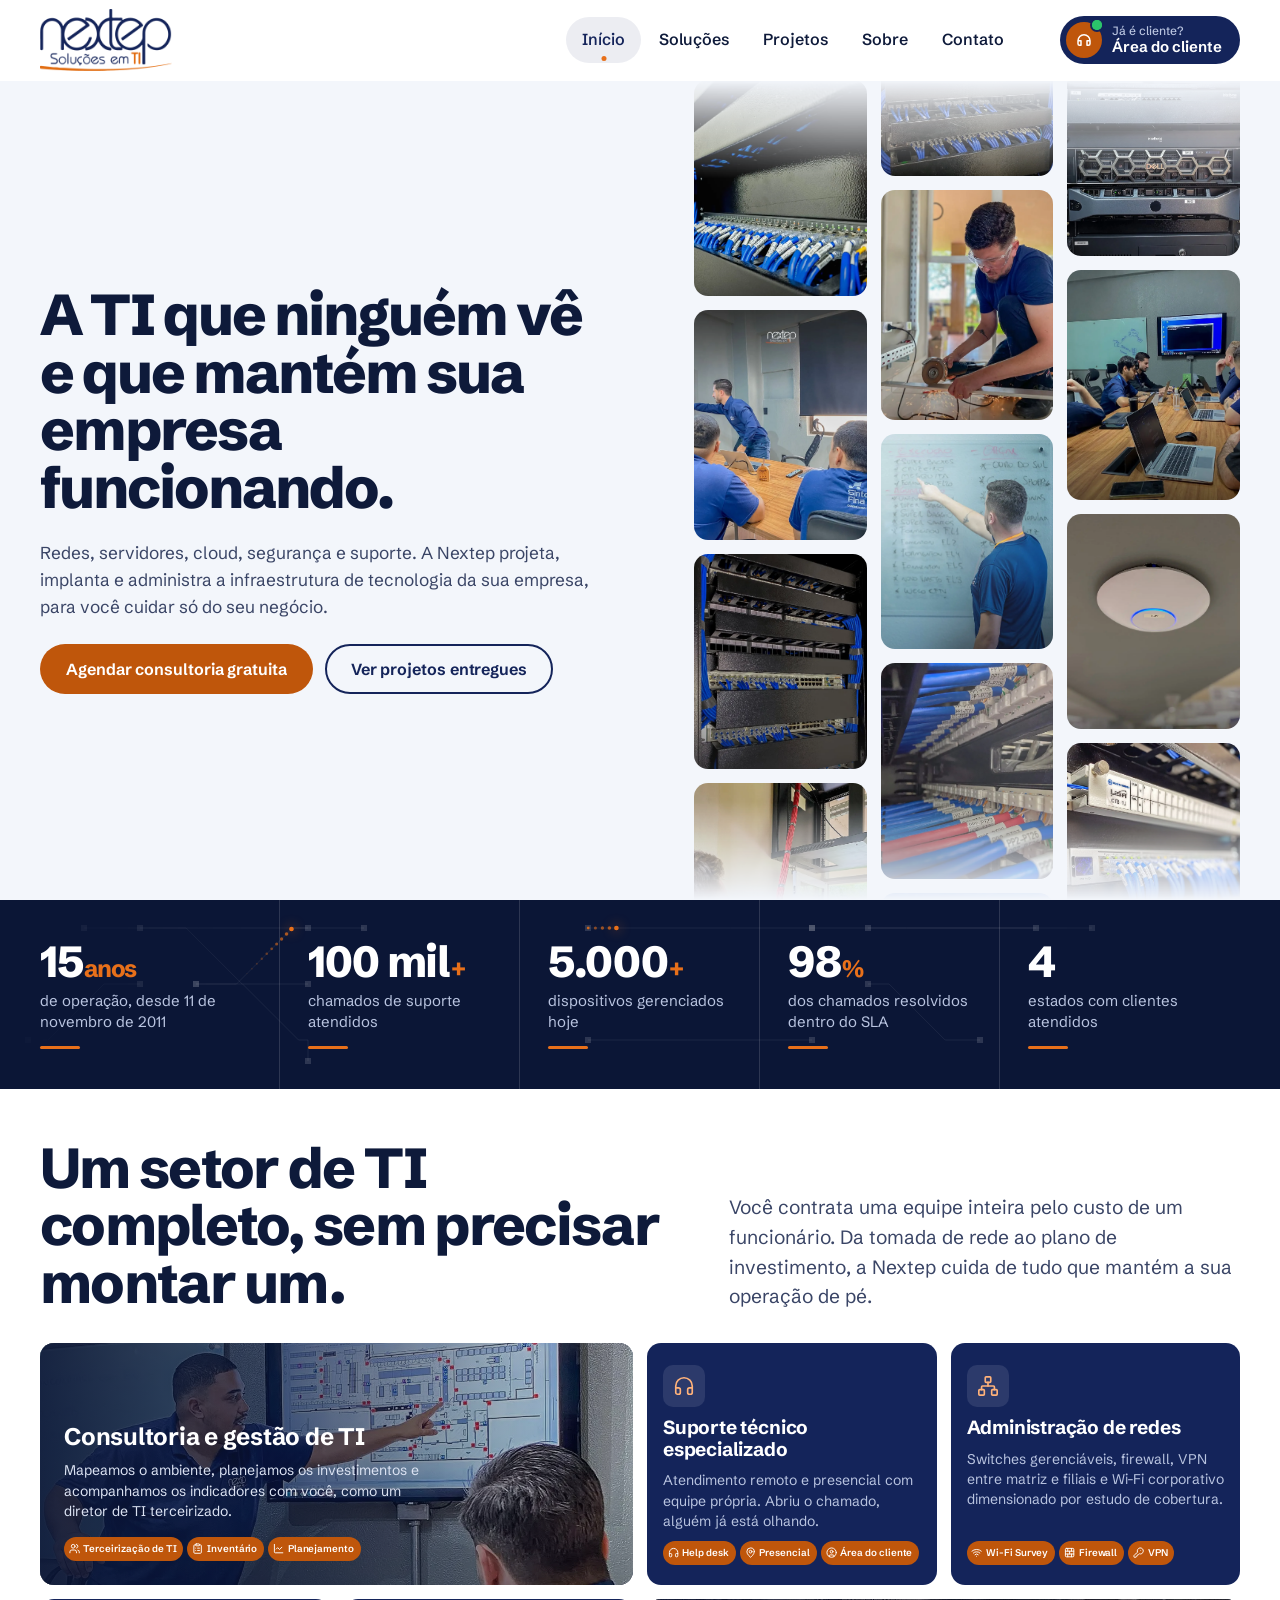
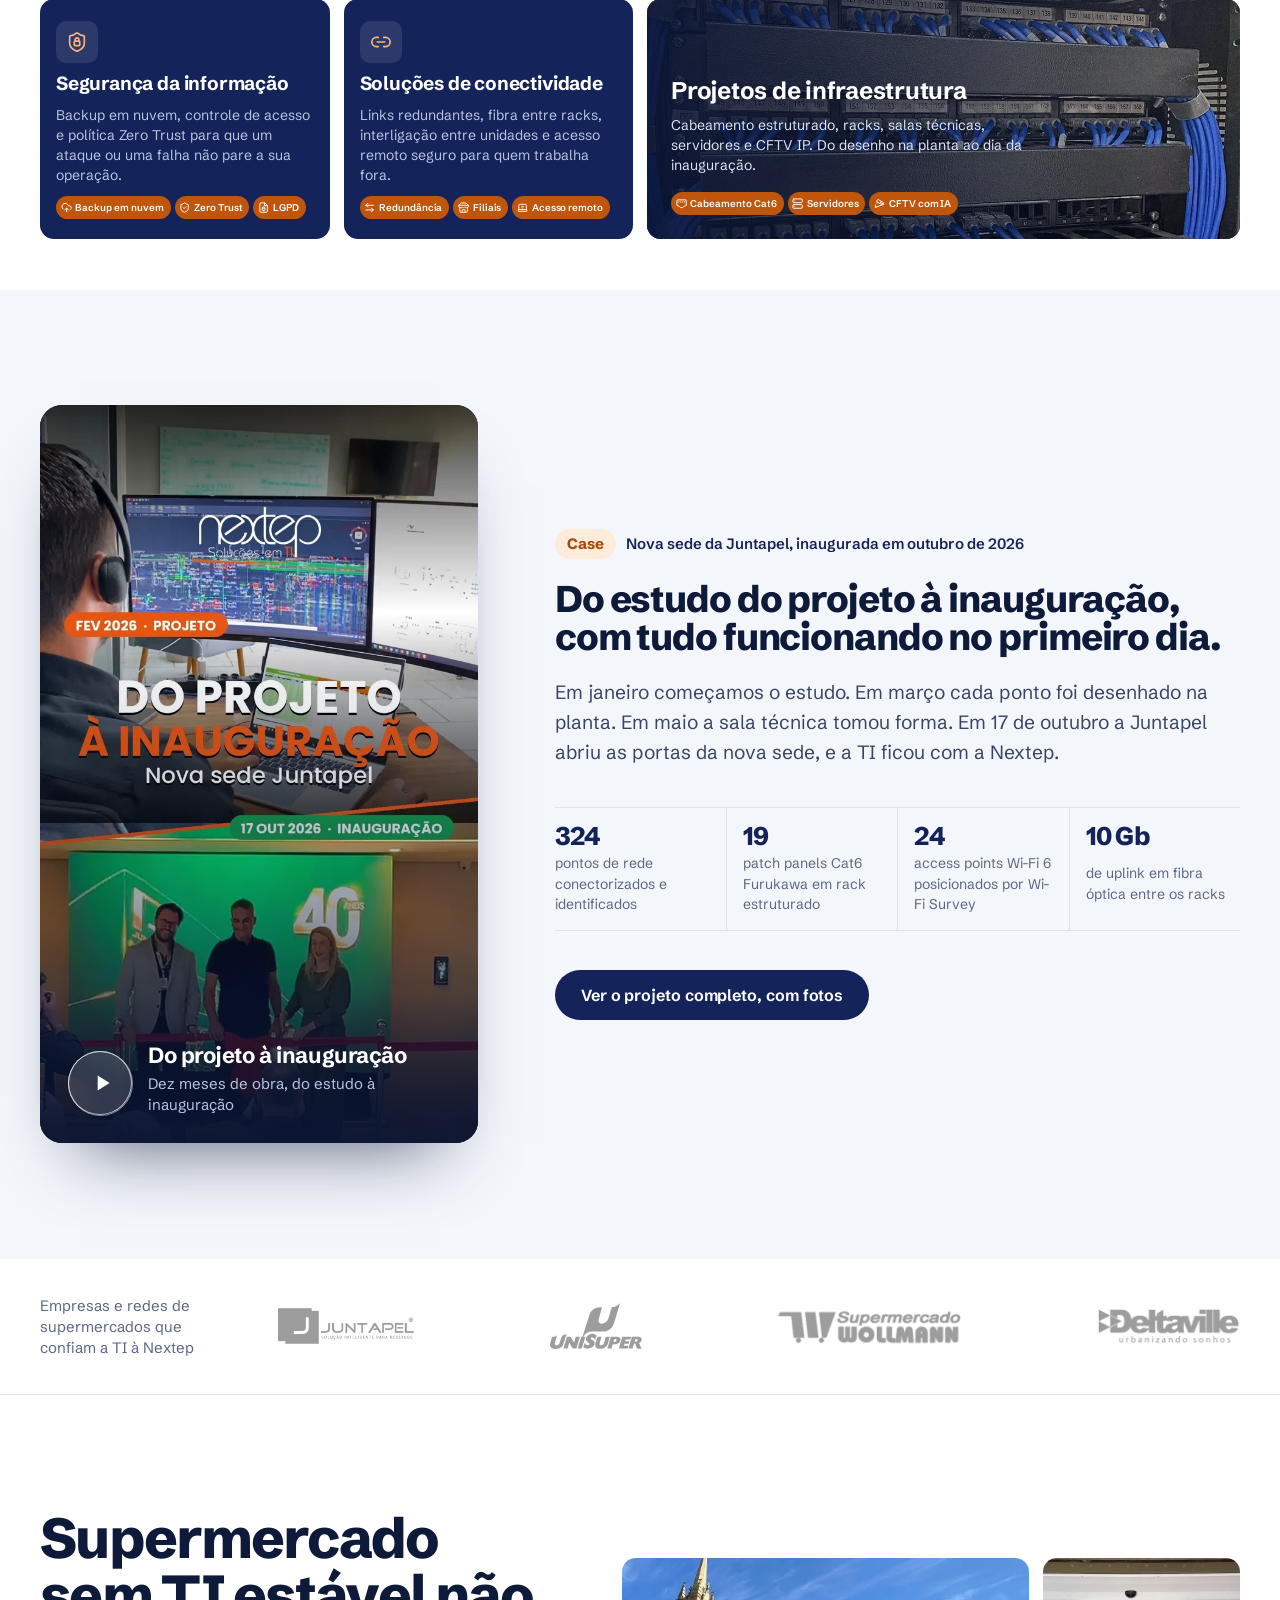
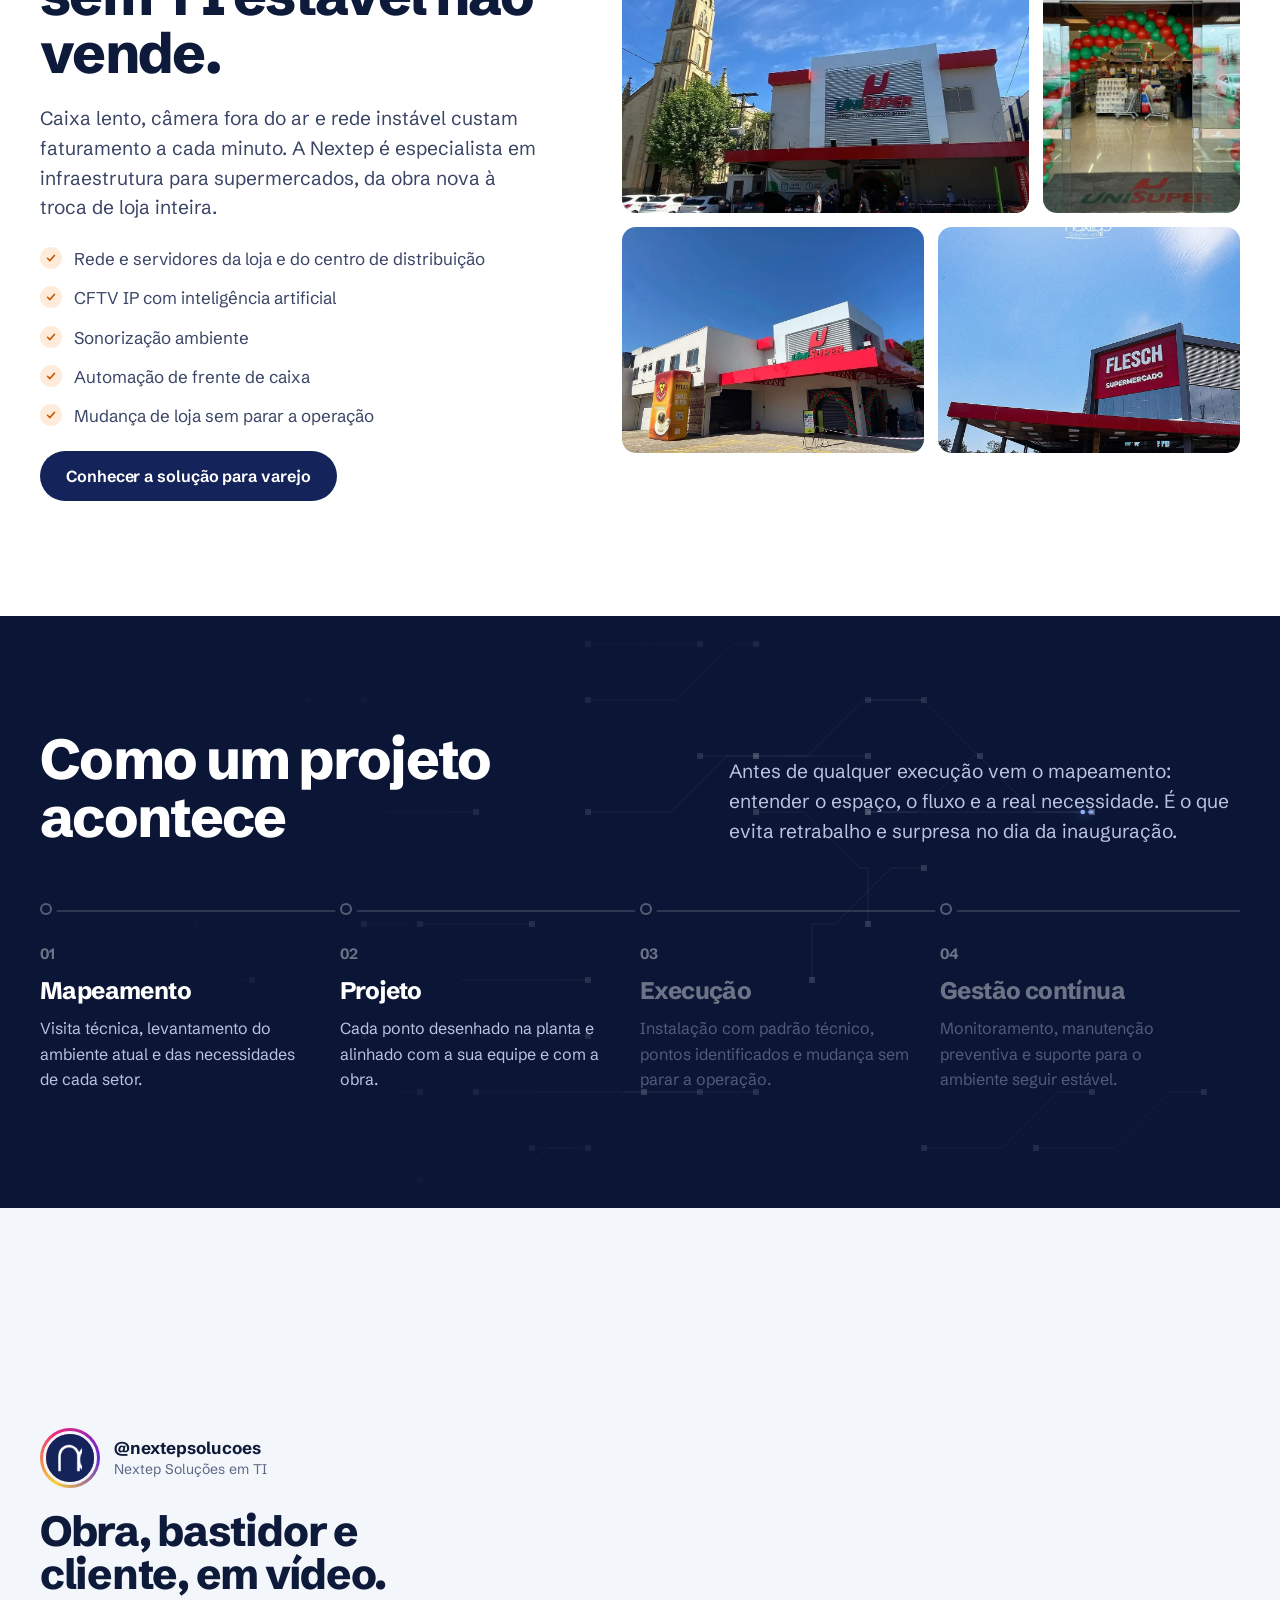
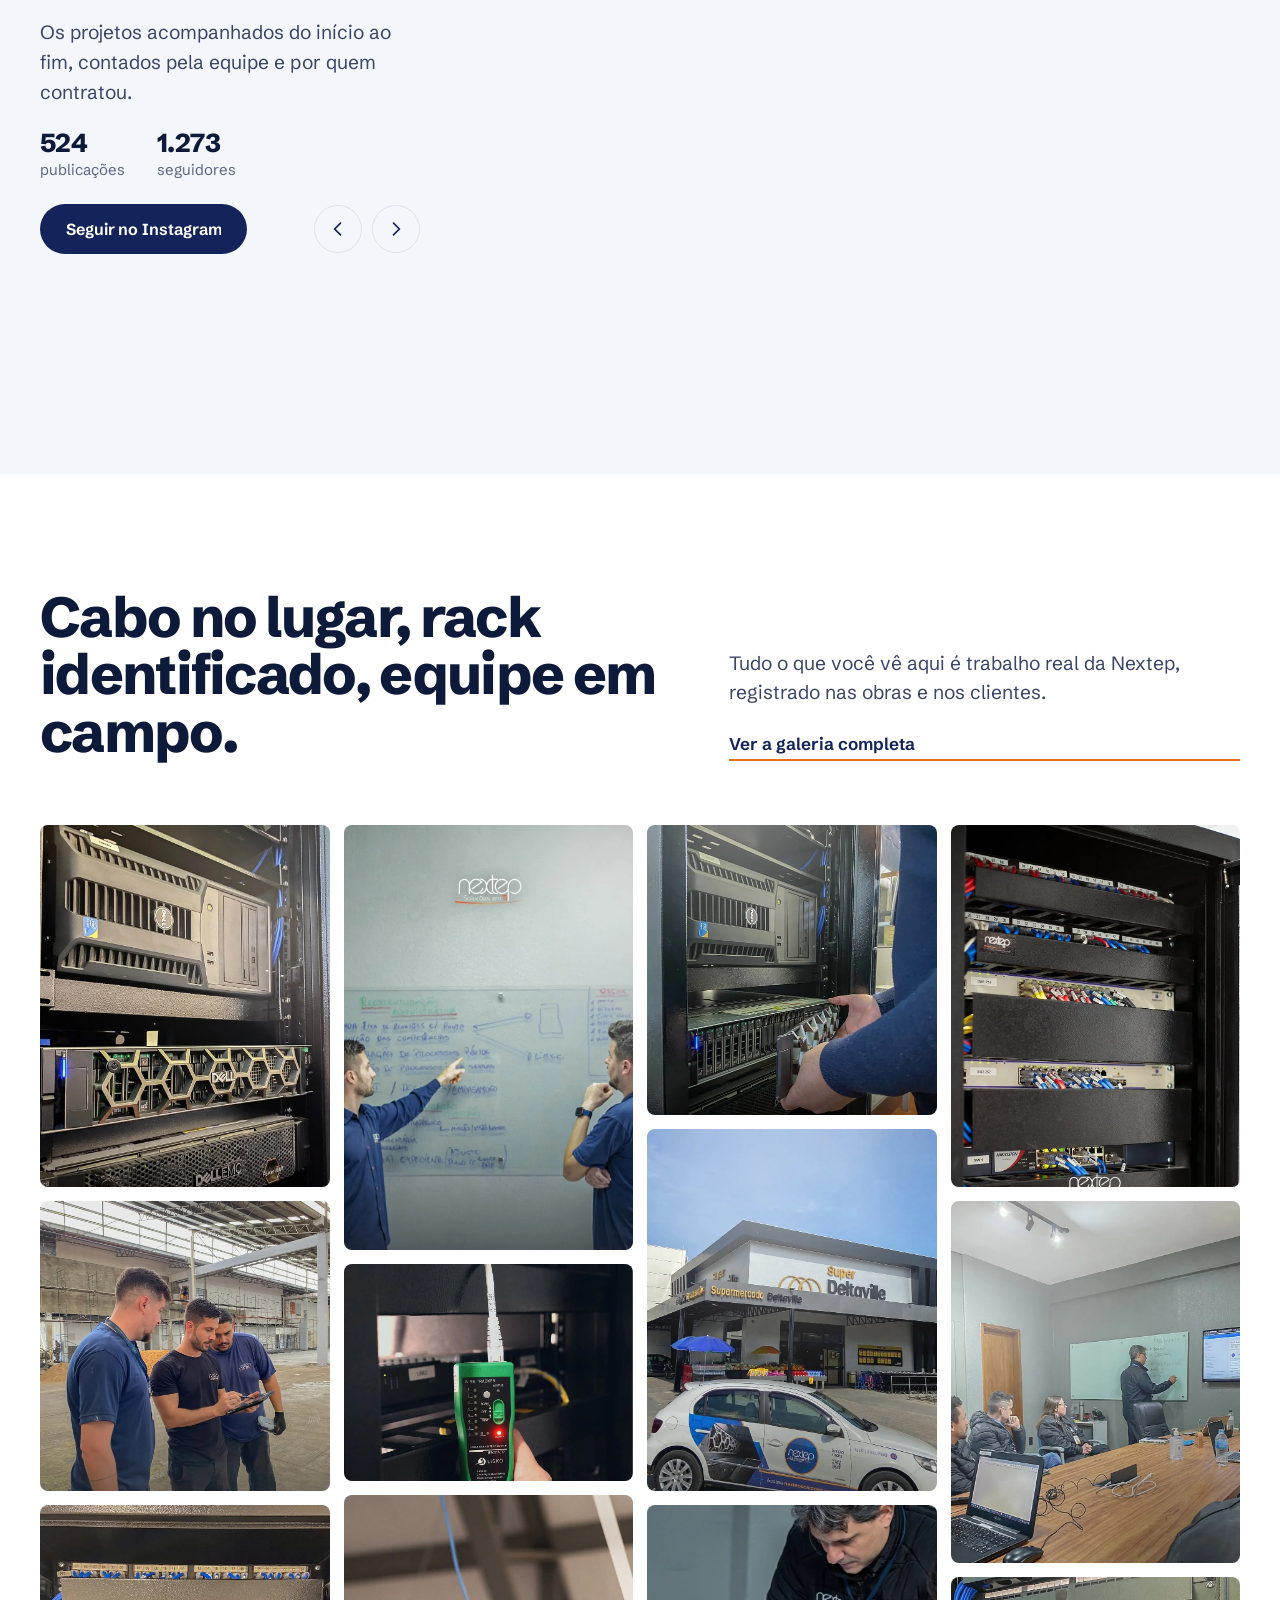
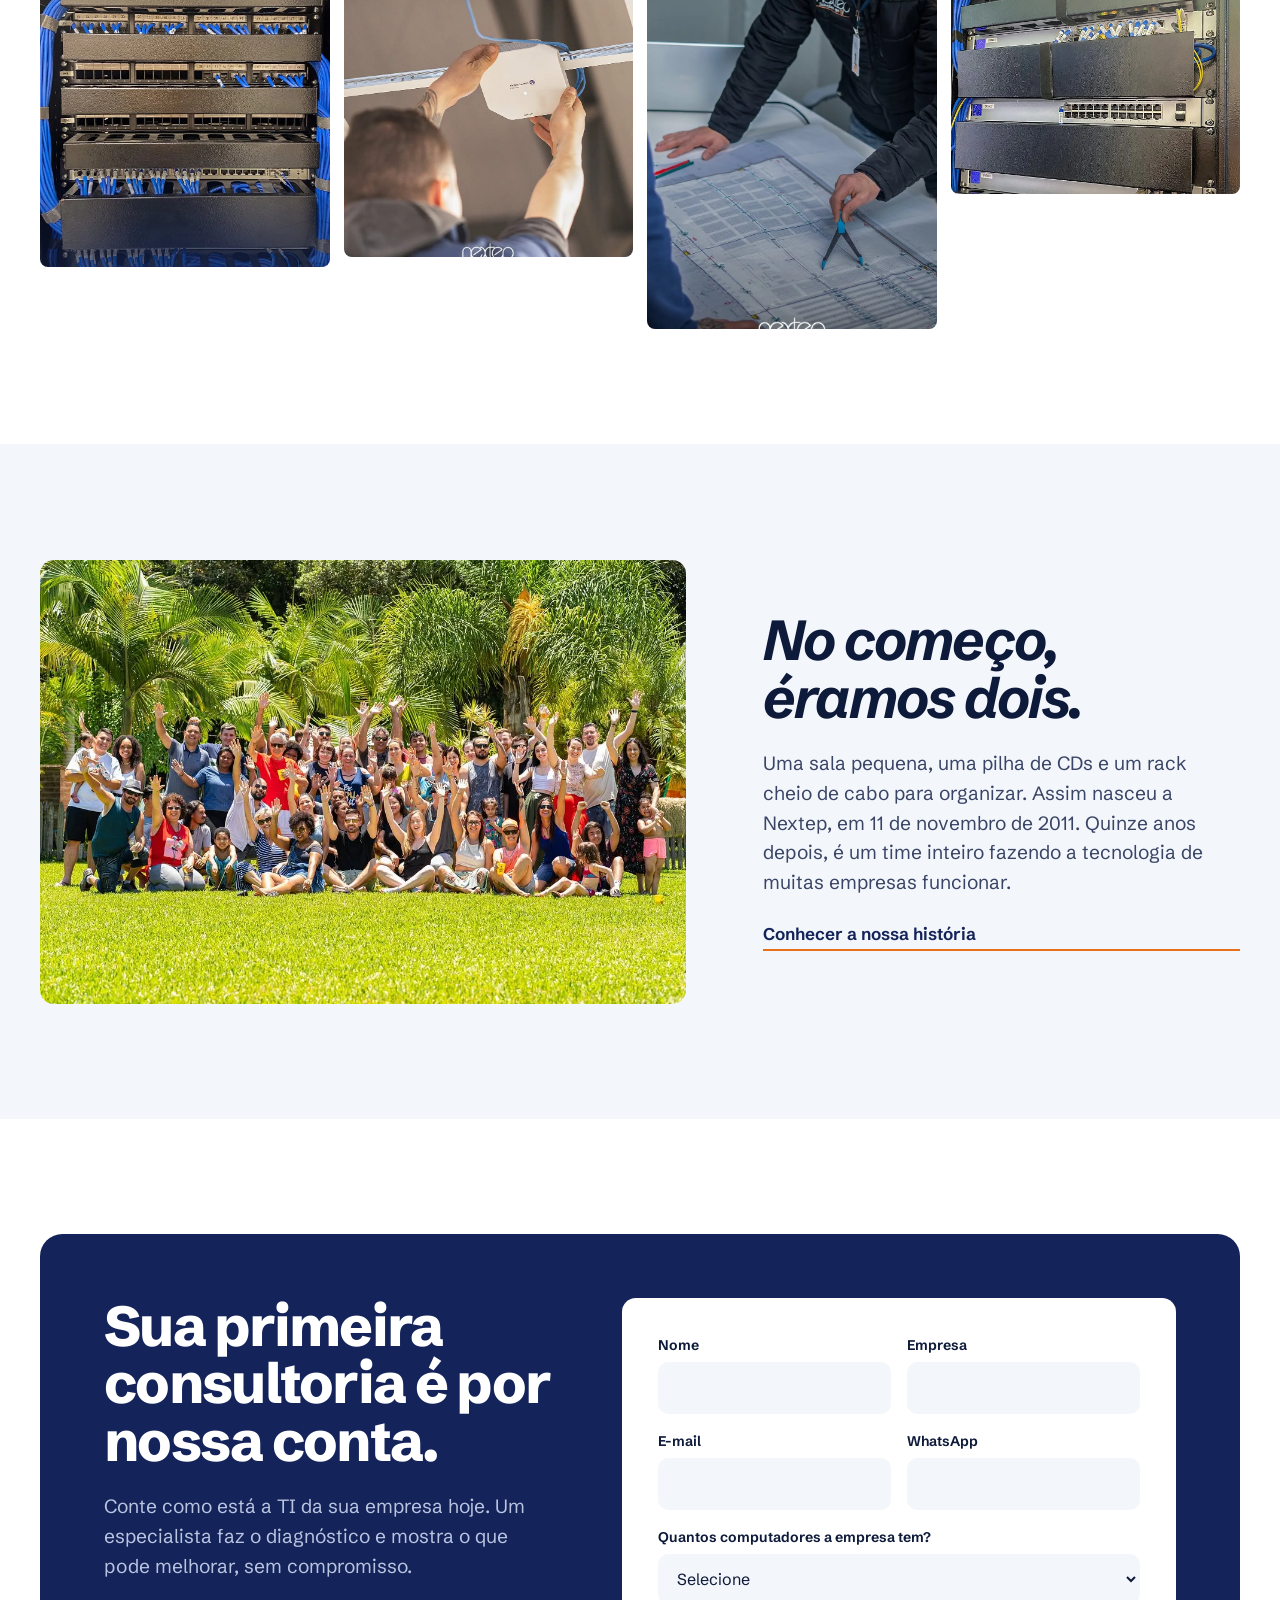
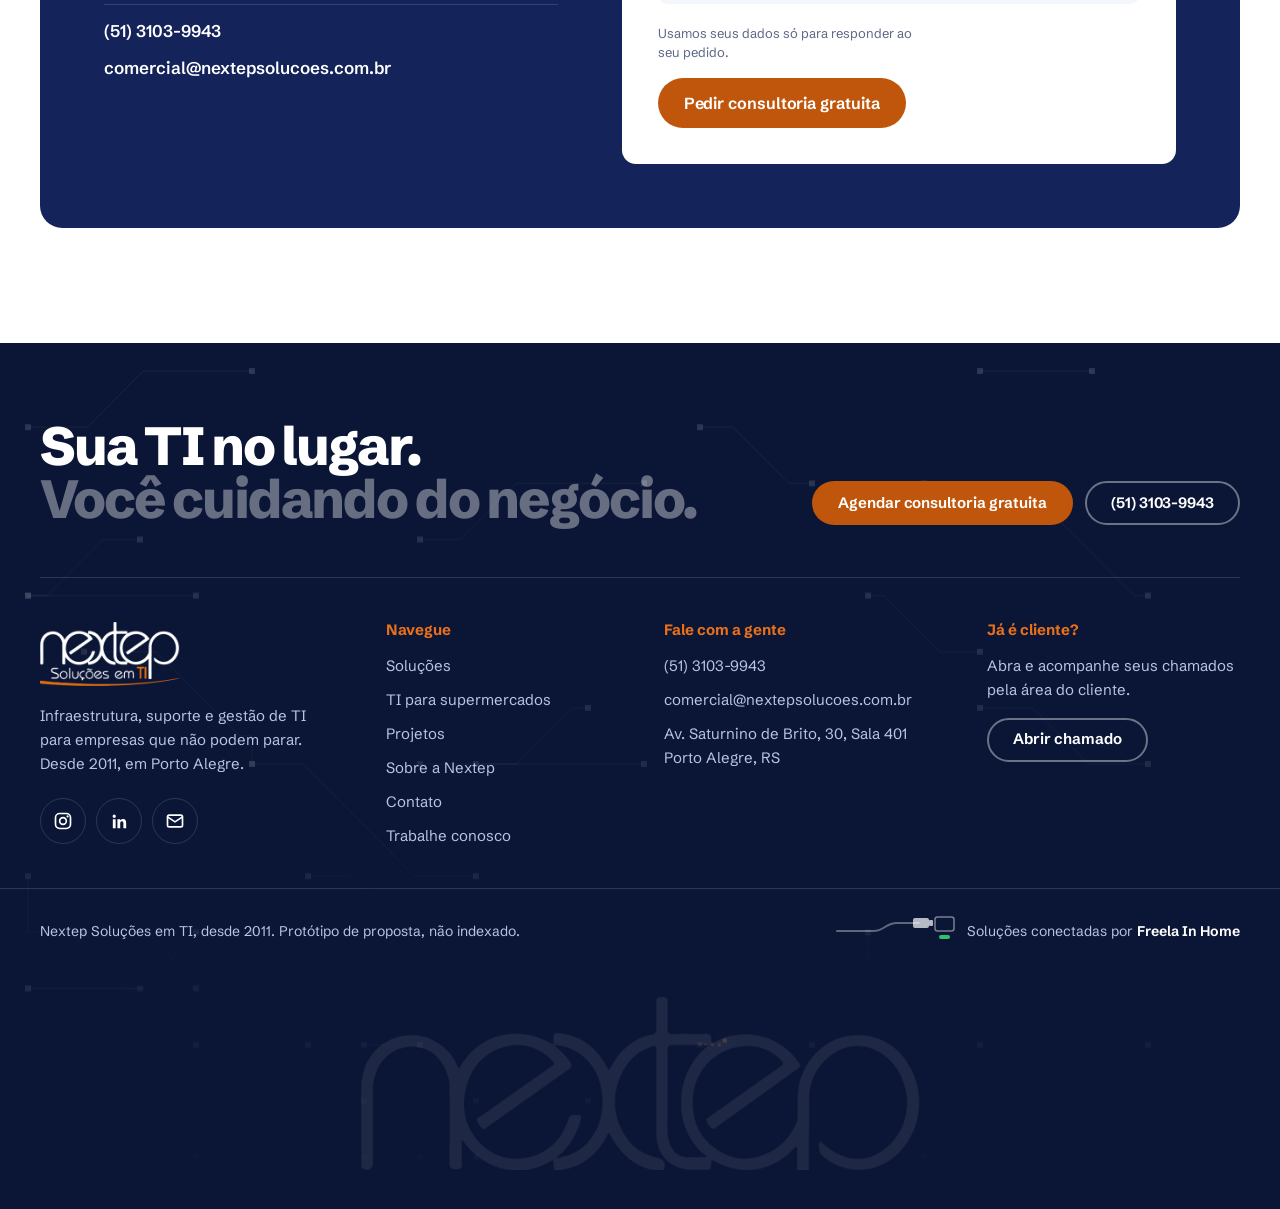
==== public/index.html @ 792c10c3 "Divisores das soluções animados como cabo que conecta das pontas ao centro Co-Authored-By: Claude Op" ====
<!doctype html>
<html lang="pt-BR">
<head>
<meta charset="utf-8">
<meta name="viewport" content="width=device-width, initial-scale=1">
<title>Nextep Soluções em TI | Infraestrutura, suporte e gestão de TI em Porto Alegre</title>
<meta name="description" content="Há 15 anos a Nextep projeta, implanta e administra a TI de empresas e supermercados. Cabeamento, redes, servidores, segurança e suporte com atendimento rápido de verdade.">
<meta name="robots" content="noindex, nofollow">
<link rel="canonical" href="https://nextepsolucoes.com.br/">
<meta property="og:type" content="website">
<meta property="og:locale" content="pt_BR">
<meta property="og:site_name" content="Nextep Soluções em TI">
<meta property="og:title" content="Nextep Soluções em TI | Infraestrutura, suporte e gestão de TI em Porto Alegre">
<meta property="og:description" content="Há 15 anos a Nextep projeta, implanta e administra a TI de empresas e supermercados. Cabeamento, redes, servidores, segurança e suporte com atendimento rápido de verdade.">
<meta property="og:image" content="assets/img/og.jpg">
<meta name="theme-color" content="#14245A">
<link rel="icon" type="image/png" href="assets/img/logo/favicon.png">
<link rel="preconnect" href="https://fonts.googleapis.com">
<link rel="preconnect" href="https://fonts.gstatic.com" crossorigin>
<link href="https://fonts.googleapis.com/css2?family=Schibsted+Grotesk:ital,wght@0,400..900;1,400..700&display=swap" rel="stylesheet">
<link rel="stylesheet" href="assets/css/site.css?v=1795042243">
<script type="application/ld+json">{"@context":"https://schema.org","@type":"LocalBusiness","name":"Nextep Soluções em TI","url":"https://nextepsolucoes.com.br/","telephone":"+55 51 3103-9943","email":"comercial@nextepsolucoes.com.br","foundingDate":"2011-11-11","address":{"@type":"PostalAddress","streetAddress":"Av. Saturnino de Brito, 30, Sala 401","addressLocality":"Porto Alegre","addressRegion":"RS","addressCountry":"BR"},"sameAs":["https://www.instagram.com/nextepsolucoes/","https://www.linkedin.com/company/nextepsolucoes/"]}</script>
<script src="assets/js/site.js?v=1795042243" defer></script>

</head>
<body data-page="home">
<a class="skip" href="#conteudo">Pular para o conteúdo</a>
<header class="topo" data-topo>
  <div class="topo__in wrap">
    <a class="topo__logo" href="./" aria-label="Nextep Soluções em TI, página inicial">
      <img src="assets/img/logo/logo-navy.png" alt="Nextep Soluções em TI" width="160" height="74">
    </a>
    <nav class="menu" id="menu" aria-label="Principal">
      <ul class="menu__lista" data-menu-lista>
        <li><a href="./" aria-current="page">Início</a></li>
        <li><a href="solucoes">Soluções</a></li>
        <li><a href="projetos">Projetos</a></li>
        <li><a href="sobre">Sobre</a></li>
        <li><a href="contato">Contato</a></li>
        <li class="menu__pilula" aria-hidden="true"></li>
      </ul>
      <div class="menu__acoes">
        <a class="menu__cliente" href="https://nextep.suport.cloud/" target="_blank" rel="noopener">
          <i aria-hidden="true"><svg viewBox="0 0 24 24" width="18" height="18"><path d="M4 13a8 8 0 0116 0v4a2 2 0 01-2 2h-2v-6h4M4 13v4a2 2 0 002 2h2v-6H4" fill="none" stroke="currentColor" stroke-width="2" stroke-linejoin="round"/></svg></i>
          <span><small>Já é cliente?</small>Área do cliente</span>
          <b class="menu__online" aria-hidden="true"></b>
        </a>
      </div>
      <div class="menu__rodape">
        <a href="tel:+555131039943">(51) 3103-9943</a>
        <a href="mailto:comercial@nextepsolucoes.com.br">comercial@nextepsolucoes.com.br</a>
      </div>
    </nav>
    <button class="topo__burger" type="button" aria-expanded="false" aria-controls="menu" data-burger>
      <span></span><span></span><span class="sr">Abrir menu</span>
    </button>
  </div>
</header>

<main id="conteudo">
<section class="hero">
  <div class="wrap hero__grid">
    <div class="hero__texto">
      <h1 class="t-xl">A TI que ninguém vê e que mantém sua empresa funcionando.</h1>
      <p class="lead">Redes, servidores, cloud, segurança e suporte. A Nextep projeta, implanta e administra a infraestrutura de tecnologia da sua empresa, para você cuidar só do seu negócio.</p>
      <div class="acoes">
        <a class="btn btn--laranja" href="contato#consultoria">Agendar consultoria gratuita</a>
        <a class="btn btn--linha" href="projetos">Ver projetos entregues</a>
      </div>
    </div>
    <div class="mural" aria-label="Fotos de projetos da Nextep">
      <div class="mural__col">
        <img src="assets/img/ig/infra-014.webp" alt="Patch panel com cabos azuis organizados" width="1080" height="1161">
        <img src="assets/img/ig/equipe-070.webp" alt="Equipe da Nextep em reunião de projeto" width="1080" height="1161">
        <img src="assets/img/ig/infra-022.webp" alt="Rack montado com switches e organizadores" width="1080" height="1161">
        <img src="assets/img/ig/campo-051.webp" alt="Técnico passando cabeamento pelo forro" width="1080" height="1161">
        <img src="assets/img/ig/infra-091.webp" alt="Servidor Dell sendo instalado no rack" width="1080" height="1161">
      </div>
      <div class="mural__col">
        <img src="assets/img/ig/infra-063.webp" alt="Rack com cabeamento estruturado identificado" width="1080" height="1161">
        <img src="assets/img/ig/campo-058.webp" alt="Técnico da Nextep em instalação de campo" width="1080" height="1161">
        <img src="assets/img/ig/equipe-131.webp" alt="Planejamento de projeto no quadro" width="1080" height="1161">
        <img src="assets/img/ig/infra-108.webp" alt="Cabos de rede em vermelho e azul conectados" width="1080" height="1161">
        <img src="assets/img/ig/varejo-184.webp" alt="Fachada de supermercado atendido pela Nextep" width="1080" height="1161">
      </div>
      <div class="mural__col">
        <img src="assets/img/ig/infra-019.webp" alt="Servidores em rack de alta disponibilidade" width="1080" height="1161">
        <img src="assets/img/ig/equipe-027.webp" alt="Time técnico trabalhando no escritório" width="1080" height="1161">
        <img src="assets/img/ig/campo-052.webp" alt="Access point Wi-Fi corporativo instalado no teto" width="1080" height="1161">
        <img src="assets/img/ig/infra-030.webp" alt="Switch gerenciável com cabos conectados" width="1080" height="1161">
        <img src="assets/img/ig/equipe-261.webp" alt="Consultor da Nextep em atendimento" width="1080" height="1161">
      </div>
    </div>
  </div>
</section>

<section class="numeros" aria-label="A Nextep em números" data-numeros>
  <canvas class="rede" data-rede aria-hidden="true"></canvas>
  <div class="wrap numeros__grid">
    <div class="numero"><strong><span data-conta="15">15</span><small>anos</small></strong><span>de operação, desde 11 de novembro de 2011</span></div>
    <div class="numero"><strong><span data-conta="100">100</span> mil<small>+</small></strong><span>chamados de suporte atendidos</span></div>
    <div class="numero"><strong><span data-conta="5000">5.000</span><small>+</small></strong><span>dispositivos gerenciados hoje</span></div>
    <div class="numero"><strong><span data-conta="98">98</span><small>%</small></strong><span>dos chamados resolvidos dentro do SLA</span></div>
    <div class="numero"><strong><span data-conta="4">4</span></strong><span>estados com clientes atendidos</span></div>
  </div>
</section>

<section class="sec sec--servicos">
  <div class="wrap">
    <div class="cab cab--lado">
      <h2 class="t-l">Um setor de TI completo, sem precisar montar um.</h2>
      <p class="lead">Você contrata uma equipe inteira pelo custo de um funcionário. Da tomada de rede ao plano de investimento, a Nextep cuida de tudo que mantém a sua operação de pé.</p>
    </div>
    <div class="bento" data-bento>
      <a class="bento__card bento__card--foto" href="solucoes#gestao">
        <img src="assets/img/ig/equipe-071.webp" alt="" loading="lazy" width="1080" height="1161">
        <h3>Consultoria e gestão de TI</h3>
        <p>Mapeamos o ambiente, planejamos os investimentos e acompanhamos os indicadores com você, como um diretor de TI terceirizado.</p>
        <ul class="pilulas" aria-label="Inclui"><li><svg class="" viewBox="0 0 24 24" fill="none" stroke="currentColor" stroke-width="1.8" stroke-linecap="round" stroke-linejoin="round" aria-hidden="true"><path d="M16 21v-2a4 4 0 0 0-4-4H6a4 4 0 0 0-4 4v2"/><circle cx="9" cy="7" r="4"/><path d="M22 21v-2a4 4 0 0 0-3-3.87"/><path d="M16 3.13a4 4 0 0 1 0 7.75"/></svg>Terceirização de TI</li><li><svg class="" viewBox="0 0 24 24" fill="none" stroke="currentColor" stroke-width="1.8" stroke-linecap="round" stroke-linejoin="round" aria-hidden="true"><rect x="8" y="2" width="8" height="4" rx="1"/><path d="M16 4h2a2 2 0 0 1 2 2v14a2 2 0 0 1-2 2H6a2 2 0 0 1-2-2V6a2 2 0 0 1 2-2h2"/><path d="M12 11h4M12 16h4M8 11h.01M8 16h.01"/></svg>Inventário</li><li><svg class="" viewBox="0 0 24 24" fill="none" stroke="currentColor" stroke-width="1.8" stroke-linecap="round" stroke-linejoin="round" aria-hidden="true"><path d="M3 3v16a2 2 0 0 0 2 2h16"/><path d="m19 9-5 5-4-4-3 3"/></svg>Planejamento</li></ul>
      </a>
      <a class="bento__card" href="solucoes#suporte">
        <span class="bento__ic"><svg class="" viewBox="0 0 24 24" fill="none" stroke="currentColor" stroke-width="1.8" stroke-linecap="round" stroke-linejoin="round" aria-hidden="true"><path d="M3 14h3a2 2 0 0 1 2 2v3a2 2 0 0 1-2 2H5a2 2 0 0 1-2-2v-7a9 9 0 0 1 18 0v7a2 2 0 0 1-2 2h-1a2 2 0 0 1-2-2v-3a2 2 0 0 1 2-2h3"/></svg></span>
        <h3>Suporte técnico especializado</h3>
        <p>Atendimento remoto e presencial com equipe própria. Abriu o chamado, alguém já está olhando.</p>
        <ul class="pilulas" aria-label="Inclui"><li><svg class="" viewBox="0 0 24 24" fill="none" stroke="currentColor" stroke-width="1.8" stroke-linecap="round" stroke-linejoin="round" aria-hidden="true"><path d="M3 14h3a2 2 0 0 1 2 2v3a2 2 0 0 1-2 2H5a2 2 0 0 1-2-2v-7a9 9 0 0 1 18 0v7a2 2 0 0 1-2 2h-1a2 2 0 0 1-2-2v-3a2 2 0 0 1 2-2h3"/></svg>Help desk</li><li><svg class="" viewBox="0 0 24 24" fill="none" stroke="currentColor" stroke-width="1.8" stroke-linecap="round" stroke-linejoin="round" aria-hidden="true"><path d="M20 10c0 6-8 12-8 12s-8-6-8-12a8 8 0 0 1 16 0Z"/><circle cx="12" cy="10" r="3"/></svg>Presencial</li><li><svg class="" viewBox="0 0 24 24" fill="none" stroke="currentColor" stroke-width="1.8" stroke-linecap="round" stroke-linejoin="round" aria-hidden="true"><circle cx="12" cy="12" r="10"/><circle cx="12" cy="10" r="3"/><path d="M7 20.66V19a2 2 0 0 1 2-2h6a2 2 0 0 1 2 2v1.66"/></svg>Área do cliente</li></ul>
      </a>
      <a class="bento__card" href="solucoes#redes">
        <span class="bento__ic"><svg class="" viewBox="0 0 24 24" fill="none" stroke="currentColor" stroke-width="1.8" stroke-linecap="round" stroke-linejoin="round" aria-hidden="true"><rect x="16" y="16" width="6" height="6" rx="1"/><rect x="2" y="16" width="6" height="6" rx="1"/><rect x="9" y="2" width="6" height="6" rx="1"/><path d="M5 16v-3a1 1 0 0 1 1-1h12a1 1 0 0 1 1 1v3"/><path d="M12 12V8"/></svg></span>
        <h3>Administração de redes</h3>
        <p>Switches gerenciáveis, firewall, VPN entre matriz e filiais e Wi-Fi corporativo dimensionado por estudo de cobertura.</p>
        <ul class="pilulas" aria-label="Inclui"><li><svg class="" viewBox="0 0 24 24" fill="none" stroke="currentColor" stroke-width="1.8" stroke-linecap="round" stroke-linejoin="round" aria-hidden="true"><path d="M12 20h.01"/><path d="M2 8.82a15 15 0 0 1 20 0"/><path d="M5 12.86a10 10 0 0 1 14 0"/><path d="M8.5 16.43a5 5 0 0 1 7 0"/></svg>Wi-Fi Survey</li><li><svg class="" viewBox="0 0 24 24" fill="none" stroke="currentColor" stroke-width="1.8" stroke-linecap="round" stroke-linejoin="round" aria-hidden="true"><rect width="18" height="18" x="3" y="3" rx="2"/><path d="M12 9v6M16 15v6M16 3v6M3 15h18M3 9h18M8 15v6M8 3v6"/></svg>Firewall</li><li><svg class="" viewBox="0 0 24 24" fill="none" stroke="currentColor" stroke-width="1.8" stroke-linecap="round" stroke-linejoin="round" aria-hidden="true"><path d="M2.59 17.41A2 2 0 0 0 2 18.83V21a1 1 0 0 0 1 1h3a1 1 0 0 0 1-1v-1a1 1 0 0 1 1-1h1a1 1 0 0 0 1-1v-1a1 1 0 0 1 1-1h.17a2 2 0 0 0 1.42-.59l.81-.81a6.5 6.5 0 1 0-4-4z"/><circle cx="16.5" cy="7.5" r="1" fill="currentColor" stroke="none"/></svg>VPN</li></ul>
      </a>
      <a class="bento__card" href="solucoes#seguranca">
        <span class="bento__ic"><svg class="" viewBox="0 0 24 24" fill="none" stroke="currentColor" stroke-width="1.8" stroke-linecap="round" stroke-linejoin="round" aria-hidden="true"><path d="M20 13c0 5-3.5 7.5-7.66 8.95a1 1 0 0 1-.67-.01C7.5 20.5 4 18 4 13V6a1 1 0 0 1 1-1c2 0 4.5-1.2 6.24-2.72a1.17 1.17 0 0 1 1.52 0C14.51 3.81 17 5 19 5a1 1 0 0 1 1 1z"/><rect x="9" y="11" width="6" height="5" rx="1"/><path d="M10 11V9.5a2 2 0 0 1 4 0V11"/></svg></span>
        <h3>Segurança da informação</h3>
        <p>Backup em nuvem, controle de acesso e política Zero Trust para que um ataque ou uma falha não pare a sua operação.</p>
        <ul class="pilulas" aria-label="Inclui"><li><svg class="" viewBox="0 0 24 24" fill="none" stroke="currentColor" stroke-width="1.8" stroke-linecap="round" stroke-linejoin="round" aria-hidden="true"><path d="M12 13v8"/><path d="M4 14.9A7 7 0 1 1 15.7 8h1.8a4.5 4.5 0 0 1 2.5 8.24"/><path d="m8 17 4-4 4 4"/></svg>Backup em nuvem</li><li><svg class="" viewBox="0 0 24 24" fill="none" stroke="currentColor" stroke-width="1.8" stroke-linecap="round" stroke-linejoin="round" aria-hidden="true"><path d="M20 13c0 5-3.5 7.5-7.66 8.95a1 1 0 0 1-.67-.01C7.5 20.5 4 18 4 13V6a1 1 0 0 1 1-1c2 0 4.5-1.2 6.24-2.72a1.17 1.17 0 0 1 1.52 0C14.51 3.81 17 5 19 5a1 1 0 0 1 1 1z"/><path d="m9 12 2 2 4-4"/></svg>Zero Trust</li><li><svg class="" viewBox="0 0 24 24" fill="none" stroke="currentColor" stroke-width="1.8" stroke-linecap="round" stroke-linejoin="round" aria-hidden="true"><path d="M14 2H6a2 2 0 0 0-2 2v16a2 2 0 0 0 2 2h12a2 2 0 0 0 2-2V8z"/><path d="M14 2v6h6"/><rect x="9" y="13" width="6" height="5" rx="1"/><path d="M10 13v-1a2 2 0 0 1 4 0v1"/></svg>LGPD</li></ul>
      </a>
      <a class="bento__card" href="solucoes#conectividade">
        <span class="bento__ic"><svg class="" viewBox="0 0 24 24" fill="none" stroke="currentColor" stroke-width="1.8" stroke-linecap="round" stroke-linejoin="round" aria-hidden="true"><path d="M9 17H7A5 5 0 0 1 7 7h2"/><path d="M15 7h2a5 5 0 1 1 0 10h-2"/><path d="M8 12h8"/></svg></span>
        <h3>Soluções de conectividade</h3>
        <p>Links redundantes, fibra entre racks, interligação entre unidades e acesso remoto seguro para quem trabalha fora.</p>
        <ul class="pilulas" aria-label="Inclui"><li><svg class="" viewBox="0 0 24 24" fill="none" stroke="currentColor" stroke-width="1.8" stroke-linecap="round" stroke-linejoin="round" aria-hidden="true"><path d="M8 3 4 7l4 4"/><path d="M4 7h16"/><path d="m16 21 4-4-4-4"/><path d="M20 17H4"/></svg>Redundância</li><li><svg class="" viewBox="0 0 24 24" fill="none" stroke="currentColor" stroke-width="1.8" stroke-linecap="round" stroke-linejoin="round" aria-hidden="true"><path d="m2 7 4.41-4.41A2 2 0 0 1 7.83 2h8.34a2 2 0 0 1 1.42.59L22 7"/><path d="M4 12v8a2 2 0 0 0 2 2h12a2 2 0 0 0 2-2v-8"/><path d="M15 22v-4a2 2 0 0 0-2-2h-2a2 2 0 0 0-2 2v4"/><path d="M2 7h20"/><path d="M22 7v3a2 2 0 0 1-2 2 2.7 2.7 0 0 1-1.59-.63.7.7 0 0 0-.82 0A2.7 2.7 0 0 1 16 12a2.7 2.7 0 0 1-1.59-.63.7.7 0 0 0-.82 0A2.7 2.7 0 0 1 12 12a2.7 2.7 0 0 1-1.59-.63.7.7 0 0 0-.82 0A2.7 2.7 0 0 1 8 12a2.7 2.7 0 0 1-1.59-.63.7.7 0 0 0-.82 0A2.7 2.7 0 0 1 4 12a2 2 0 0 1-2-2V7"/></svg>Filiais</li><li><svg class="" viewBox="0 0 24 24" fill="none" stroke="currentColor" stroke-width="1.8" stroke-linecap="round" stroke-linejoin="round" aria-hidden="true"><path d="M20 16V7a2 2 0 0 0-2-2H6a2 2 0 0 0-2 2v9m16 0H4m16 0 1.28 2.55a1 1 0 0 1-.9 1.45H3.62a1 1 0 0 1-.9-1.45L4 16"/><path d="M9.5 10.5a3.5 3.5 0 0 1 5 0"/><path d="M12 13h.01"/></svg>Acesso remoto</li></ul>
      </a>
      <a class="bento__card bento__card--foto" href="solucoes#infraestrutura">
        <img src="assets/img/ig/infra-063.webp" alt="" loading="lazy" width="1080" height="1161">
        <h3>Projetos de infraestrutura</h3>
        <p>Cabeamento estruturado, racks, salas técnicas, servidores e CFTV IP. Do desenho na planta ao dia da inauguração.</p>
        <ul class="pilulas" aria-label="Inclui"><li><svg class="" viewBox="0 0 24 24" fill="none" stroke="currentColor" stroke-width="1.8" stroke-linecap="round" stroke-linejoin="round" aria-hidden="true"><path d="m15 20 3-3h2a2 2 0 0 0 2-2V6a2 2 0 0 0-2-2H4a2 2 0 0 0-2 2v9a2 2 0 0 0 2 2h2l3 3z"/><path d="M6 8v1M10 8v1M14 8v1M18 8v1"/></svg>Cabeamento Cat6</li><li><svg class="" viewBox="0 0 24 24" fill="none" stroke="currentColor" stroke-width="1.8" stroke-linecap="round" stroke-linejoin="round" aria-hidden="true"><rect width="20" height="8" x="2" y="2" rx="2"/><rect width="20" height="8" x="2" y="14" rx="2"/><path d="M6 6h.01M6 18h.01"/></svg>Servidores</li><li><svg class="" viewBox="0 0 24 24" fill="none" stroke="currentColor" stroke-width="1.8" stroke-linecap="round" stroke-linejoin="round" aria-hidden="true"><path d="M16.75 12h3.63a1 1 0 0 1 .65 1.76L3 20"/><path d="M5 19.75 3 20v-5"/><path d="M7.74 3.69a1 1 0 0 1 1.36-.36l9.92 5.73a1 1 0 0 1 .37 1.37l-1.93 3.34a1 1 0 0 1-1.37.37L6.17 8.4a1 1 0 0 1-.37-1.37z"/><path d="M7 9 5.88 10.94"/><circle cx="14" cy="9" r=".6" fill="currentColor"/></svg>CFTV com IA</li></ul>
      </a>
    </div>
  </div>
</section>

<section class="sec sec--fundo">
  <div class="wrap case">
    <div class="case__video video" data-video="DfCj1MDJpsc">
      <img src="assets/img/reels/DfCj1MDJpsc.webp" alt="" width="720" height="1280" loading="lazy">
      <button class="video__play" type="button" aria-label="Assistir ao vídeo do projeto da Juntapel">
        <span class="video__btn"><svg viewBox="0 0 24 24" width="26" height="26" aria-hidden="true"><path d="M8 5v14l11-7z" fill="currentColor"/></svg></span>
        <span class="video__txt"><b>Do projeto à inauguração</b>Dez meses de obra, do estudo à inauguração</span>
      </button>
    </div>
    <div class="case__texto">
      <p class="hero__selo"><b>Case</b> Nova sede da Juntapel, inaugurada em outubro de 2026</p>
      <h2 class="t-l">Do estudo do projeto à inauguração, com tudo funcionando no primeiro dia.</h2>
      <p class="lead">Em janeiro começamos o estudo. Em março cada ponto foi desenhado na planta. Em maio a sala técnica tomou forma. Em 17 de outubro a Juntapel abriu as portas da nova sede, e a TI ficou com a Nextep.</p>
      <dl class="case__specs">
        <div><dt>324</dt><dd>pontos de rede conectorizados e identificados</dd></div>
        <div><dt>19</dt><dd>patch panels Cat6 Furukawa em rack estruturado</dd></div>
        <div><dt>24</dt><dd>access points Wi-Fi 6 posicionados por Wi-Fi Survey</dd></div>
        <div><dt>10 Gb</dt><dd>de uplink em fibra óptica entre os racks</dd></div>
      </dl>
      <div class="acoes"><a class="btn btn--navy" href="projetos#juntapel">Ver o projeto completo, com fotos</a></div>
    </div>
  </div>
</section>

<section class="clientes" aria-label="Empresas atendidas">
  <div class="wrap clientes__in">
    <p>Empresas e redes de supermercados que confiam a TI à Nextep</p>
    <ul class="clientes__logos">
      <li><img src="assets/img/clientes/juntapel.png" alt="Juntapel" width="246" height="65" loading="lazy"></li>
      <li><img src="assets/img/clientes/unisuper.svg" alt="Unisuper" width="120" height="60" loading="lazy"></li>
      <li><img src="assets/img/clientes/wollmann.png" alt="Supermercado Wollmann" width="210" height="41" loading="lazy"></li>
      <li><img src="assets/img/clientes/deltaville.png" alt="Deltaville" width="290" height="73" loading="lazy"></li>
    </ul>
  </div>
</section>

<section class="sec">
  <div class="wrap varejo">
    <div class="pilha">
      <h2 class="t-l">Supermercado sem TI estável não vende.</h2>
      <p class="lead">Caixa lento, câmera fora do ar e rede instável custam faturamento a cada minuto. A Nextep é especialista em infraestrutura para supermercados, da obra nova à troca de loja inteira.</p>
      <ul class="lista-check">
        <li>Rede e servidores da loja e do centro de distribuição</li>
        <li>CFTV IP com inteligência artificial</li>
        <li>Sonorização ambiente</li>
        <li>Automação de frente de caixa</li>
        <li>Mudança de loja sem parar a operação</li>
      </ul>
      <div class="acoes"><a class="btn btn--navy" href="solucoes#varejo">Conhecer a solução para varejo</a></div>
    </div>
    <div class="varejo__fotos">
      <img src="assets/img/ig/varejo-184.webp" alt="Fachada de supermercado Unisuper" loading="lazy" width="1080" height="1161">
      <img src="assets/img/ig/varejo-185.webp" alt="Entrada de supermercado no dia da inauguração" loading="lazy" width="1080" height="1161">
      <img src="assets/img/ig/varejo-277.webp" alt="Loja de supermercado inaugurada" loading="lazy" width="1080" height="1161">
      <img src="assets/img/ig/varejo-250.webp" alt="Supermercado Flesch" loading="lazy" width="1080" height="1161">
    </div>
  </div>
</section>

<section class="sec sec--navy">
  <canvas class="rede" data-rede aria-hidden="true"></canvas>
  <div class="wrap">
    <div class="cab cab--lado">
      <h2 class="t-l">Como um projeto acontece</h2>
      <p class="lead">Antes de qualquer execução vem o mapeamento: entender o espaço, o fluxo e a real necessidade. É o que evita retrabalho e surpresa no dia da inauguração.</p>
    </div>
    <div class="passos-wrap" data-passos>
    <span class="passos__trilho" aria-hidden="true"><span class="passos__fill"></span></span>
    <ol class="passos">
      <li class="passo"><h3>Mapeamento</h3><p>Visita técnica, levantamento do ambiente atual e das necessidades de cada setor.</p></li>
      <li class="passo"><h3>Projeto</h3><p>Cada ponto desenhado na planta e alinhado com a sua equipe e com a obra.</p></li>
      <li class="passo"><h3>Execução</h3><p>Instalação com padrão técnico, pontos identificados e mudança sem parar a operação.</p></li>
      <li class="passo"><h3>Gestão contínua</h3><p>Monitoramento, manutenção preventiva e suporte para o ambiente seguir estável.</p></li>
    </ol>
    </div>
  </div>
</section>

<section class="sec insta">
  <div class="wrap insta__grid">
    <div class="insta__perfil">
      <a class="insta__conta" href="https://www.instagram.com/nextepsolucoes/" target="_blank" rel="noopener">
        <span class="insta__avatar"><img src="assets/img/logo/favicon.png" alt="" width="56" height="56"></span>
        <span><b>@nextepsolucoes</b>Nextep Soluções em TI</span>
      </a>
      <h2 class="t-l">Obra, bastidor e cliente, em vídeo.</h2>
      <p class="lead">Os projetos acompanhados do início ao fim, contados pela equipe e por quem contratou.</p>
      <ul class="insta__nums"><li><b>524</b> publicações</li><li><b>1.273</b> seguidores</li></ul>
      <div class="insta__acoes">
        <a class="btn btn--navy" href="https://www.instagram.com/nextepsolucoes/" target="_blank" rel="noopener">Seguir no Instagram</a>
        <div class="reels-nav" data-reels-nav="reels-home">
          <button type="button" data-dir="ant" aria-label="Vídeos anteriores"><svg viewBox="0 0 24 24" width="20" height="20" aria-hidden="true"><path d="M15 5l-7 7 7 7" fill="none" stroke="currentColor" stroke-width="2" stroke-linecap="round"/></svg></button>
          <button type="button" data-dir="prox" aria-label="Próximos vídeos"><svg viewBox="0 0 24 24" width="20" height="20" aria-hidden="true"><path d="M9 5l7 7-7 7" fill="none" stroke="currentColor" stroke-width="2" stroke-linecap="round"/></svg></button>
        </div>
      </div>
    </div>
    <div class="reels" id="reels-home" data-arrasta>
      <button class="reel" type="button" data-reel="Df0EhBzBWkr" aria-label="Assistir: Quem responde é o cliente"><span class="reel__capa"><img src="assets/img/reels/Df0EhBzBWkr.webp" alt="" loading="lazy" width="720" height="1280" draggable="false"><span class="reel__ig"><svg viewBox="0 0 24 24" width="16" height="16" aria-hidden="true"><rect x="3" y="3" width="18" height="18" rx="5" fill="none" stroke="currentColor" stroke-width="2"/><circle cx="12" cy="12" r="4" fill="none" stroke="currentColor" stroke-width="2"/><circle cx="17.5" cy="6.5" r="1.3" fill="currentColor"/></svg>Reel</span><span class="reel__play"><svg viewBox="0 0 24 24" width="22" height="22" aria-hidden="true"><path d="M8 5v14l11-7z" fill="currentColor"/></svg></span></span><span class="reel__txt"><b>Quem responde é o cliente</b>Pedro, da Juntapel, conta como é terceirizar a TI.</span></button>
      <button class="reel" type="button" data-reel="DfCj1MDJpsc" aria-label="Assistir: Do projeto à inauguração"><span class="reel__capa"><img src="assets/img/reels/DfCj1MDJpsc.webp" alt="" loading="lazy" width="720" height="1280" draggable="false"><span class="reel__ig"><svg viewBox="0 0 24 24" width="16" height="16" aria-hidden="true"><rect x="3" y="3" width="18" height="18" rx="5" fill="none" stroke="currentColor" stroke-width="2"/><circle cx="12" cy="12" r="4" fill="none" stroke="currentColor" stroke-width="2"/><circle cx="17.5" cy="6.5" r="1.3" fill="currentColor"/></svg>Reel</span><span class="reel__play"><svg viewBox="0 0 24 24" width="22" height="22" aria-hidden="true"><path d="M8 5v14l11-7z" fill="currentColor"/></svg></span></span><span class="reel__txt"><b>Do projeto à inauguração</b>Dez meses de obra da nova sede da Juntapel.</span></button>
      <button class="reel" type="button" data-reel="DfqFC5FpESv" aria-label="Assistir: Da indicação ao contrato"><span class="reel__capa"><img src="assets/img/reels/DfqFC5FpESv.webp" alt="" loading="lazy" width="720" height="1280" draggable="false"><span class="reel__ig"><svg viewBox="0 0 24 24" width="16" height="16" aria-hidden="true"><rect x="3" y="3" width="18" height="18" rx="5" fill="none" stroke="currentColor" stroke-width="2"/><circle cx="12" cy="12" r="4" fill="none" stroke="currentColor" stroke-width="2"/><circle cx="17.5" cy="6.5" r="1.3" fill="currentColor"/></svg>Reel</span><span class="reel__play"><svg viewBox="0 0 24 24" width="22" height="22" aria-hidden="true"><path d="M8 5v14l11-7z" fill="currentColor"/></svg></span></span><span class="reel__txt"><b>Da indicação ao contrato</b>Como a parceria com a Montele chegou à Juntapel.</span></button>
      <button class="reel" type="button" data-reel="DW65IeGpGh-" aria-label="Assistir: Transformação completa"><span class="reel__capa"><img src="assets/img/reels/DW65IeGpGh-.webp" alt="" loading="lazy" width="720" height="1280" draggable="false"><span class="reel__ig"><svg viewBox="0 0 24 24" width="16" height="16" aria-hidden="true"><rect x="3" y="3" width="18" height="18" rx="5" fill="none" stroke="currentColor" stroke-width="2"/><circle cx="12" cy="12" r="4" fill="none" stroke="currentColor" stroke-width="2"/><circle cx="17.5" cy="6.5" r="1.3" fill="currentColor"/></svg>Reel</span><span class="reel__play"><svg viewBox="0 0 24 24" width="22" height="22" aria-hidden="true"><path d="M8 5v14l11-7z" fill="currentColor"/></svg></span></span><span class="reel__txt"><b>Transformação completa</b>TI, som e câmeras de um supermercado em Canoas.</span></button>
      <button class="reel" type="button" data-reel="DWjt-ZaJebS" aria-label="Assistir: Uma loja inteira de lugar"><span class="reel__capa"><img src="assets/img/reels/DWjt-ZaJebS.webp" alt="" loading="lazy" width="720" height="1280" draggable="false"><span class="reel__ig"><svg viewBox="0 0 24 24" width="16" height="16" aria-hidden="true"><rect x="3" y="3" width="18" height="18" rx="5" fill="none" stroke="currentColor" stroke-width="2"/><circle cx="12" cy="12" r="4" fill="none" stroke="currentColor" stroke-width="2"/><circle cx="17.5" cy="6.5" r="1.3" fill="currentColor"/></svg>Reel</span><span class="reel__play"><svg viewBox="0 0 24 24" width="22" height="22" aria-hidden="true"><path d="M8 5v14l11-7z" fill="currentColor"/></svg></span></span><span class="reel__txt"><b>Uma loja inteira de lugar</b>Cabeamento, rede e servidores saindo do zero.</span></button>
      <button class="reel" type="button" data-reel="DXKWdf0pe6Q" aria-label="Assistir: TI para supermercados"><span class="reel__capa"><img src="assets/img/reels/DXKWdf0pe6Q.webp" alt="" loading="lazy" width="720" height="1280" draggable="false"><span class="reel__ig"><svg viewBox="0 0 24 24" width="16" height="16" aria-hidden="true"><rect x="3" y="3" width="18" height="18" rx="5" fill="none" stroke="currentColor" stroke-width="2"/><circle cx="12" cy="12" r="4" fill="none" stroke="currentColor" stroke-width="2"/><circle cx="17.5" cy="6.5" r="1.3" fill="currentColor"/></svg>Reel</span><span class="reel__play"><svg viewBox="0 0 24 24" width="22" height="22" aria-hidden="true"><path d="M8 5v14l11-7z" fill="currentColor"/></svg></span></span><span class="reel__txt"><b>TI para supermercados</b>Redes, CFTV, som e frente de caixa.</span></button>
      <button class="reel" type="button" data-reel="DYpZid6p599" aria-label="Assistir: Visita técnica em Biguaçu"><span class="reel__capa"><img src="assets/img/reels/DYpZid6p599.webp" alt="" loading="lazy" width="720" height="1280" draggable="false"><span class="reel__ig"><svg viewBox="0 0 24 24" width="16" height="16" aria-hidden="true"><rect x="3" y="3" width="18" height="18" rx="5" fill="none" stroke="currentColor" stroke-width="2"/><circle cx="12" cy="12" r="4" fill="none" stroke="currentColor" stroke-width="2"/><circle cx="17.5" cy="6.5" r="1.3" fill="currentColor"/></svg>Reel</span><span class="reel__play"><svg viewBox="0 0 24 24" width="22" height="22" aria-hidden="true"><path d="M8 5v14l11-7z" fill="currentColor"/></svg></span></span><span class="reel__txt"><b>Visita técnica em Biguaçu</b>O coração da infraestrutura de um cliente em SC.</span></button>
      <button class="reel" type="button" data-reel="DO_a1DNjdaK" aria-label="Assistir: Reestruturação de rack"><span class="reel__capa"><img src="assets/img/reels/DO_a1DNjdaK.webp" alt="" loading="lazy" width="720" height="1280" draggable="false"><span class="reel__ig"><svg viewBox="0 0 24 24" width="16" height="16" aria-hidden="true"><rect x="3" y="3" width="18" height="18" rx="5" fill="none" stroke="currentColor" stroke-width="2"/><circle cx="12" cy="12" r="4" fill="none" stroke="currentColor" stroke-width="2"/><circle cx="17.5" cy="6.5" r="1.3" fill="currentColor"/></svg>Reel</span><span class="reel__play"><svg viewBox="0 0 24 24" width="22" height="22" aria-hidden="true"><path d="M8 5v14l11-7z" fill="currentColor"/></svg></span></span><span class="reel__txt"><b>Reestruturação de rack</b>Mais segurança e continuidade para o cliente.</span></button>
      <button class="reel" type="button" data-reel="DfmwL0EpU2J" aria-label="Assistir: 15 anos de Nextep"><span class="reel__capa"><img src="assets/img/reels/DfmwL0EpU2J.webp" alt="" loading="lazy" width="720" height="1280" draggable="false"><span class="reel__ig"><svg viewBox="0 0 24 24" width="16" height="16" aria-hidden="true"><rect x="3" y="3" width="18" height="18" rx="5" fill="none" stroke="currentColor" stroke-width="2"/><circle cx="12" cy="12" r="4" fill="none" stroke="currentColor" stroke-width="2"/><circle cx="17.5" cy="6.5" r="1.3" fill="currentColor"/></svg>Reel</span><span class="reel__play"><svg viewBox="0 0 24 24" width="22" height="22" aria-hidden="true"><path d="M8 5v14l11-7z" fill="currentColor"/></svg></span></span><span class="reel__txt"><b>15 anos de Nextep</b>11/11/2011, o dia em que tudo começou.</span></button>
      <button class="reel" type="button" data-reel="DfSIqmvBoqI" aria-label="Assistir: O time alinhado"><span class="reel__capa"><img src="assets/img/reels/DfSIqmvBoqI.webp" alt="" loading="lazy" width="720" height="1280" draggable="false"><span class="reel__ig"><svg viewBox="0 0 24 24" width="16" height="16" aria-hidden="true"><rect x="3" y="3" width="18" height="18" rx="5" fill="none" stroke="currentColor" stroke-width="2"/><circle cx="12" cy="12" r="4" fill="none" stroke="currentColor" stroke-width="2"/><circle cx="17.5" cy="6.5" r="1.3" fill="currentColor"/></svg>Reel</span><span class="reel__play"><svg viewBox="0 0 24 24" width="22" height="22" aria-hidden="true"><path d="M8 5v14l11-7z" fill="currentColor"/></svg></span></span><span class="reel__txt"><b>O time alinhado</b>A reunião semanal da liderança da Nextep.</span></button>
    </div>
  </div>
</section>

<section class="sec">
  <div class="wrap">
    <div class="cab cab--lado">
      <h2 class="t-l">Cabo no lugar, rack identificado, equipe em campo.</h2>
      <div class="pilha"><p class="lead">Tudo o que você vê aqui é trabalho real da Nextep, registrado nas obras e nos clientes.</p><a class="link-seta" href="projetos#galeria">Ver a galeria completa</a></div>
    </div>
    <div class="galeria" data-galeria>
      <figure><img src="assets/img/ig/infra-012.webp" alt="Servidor Dell em rack" loading="lazy" width="1080" height="1161"></figure>
      <figure><img src="assets/img/ig/campo-048.webp" alt="Equipe da Nextep em visita a obra" loading="lazy" width="1080" height="1161"></figure>
      <figure><img src="assets/img/ig/infra-148.webp" alt="Rack de piso com cabeamento organizado" loading="lazy" width="1080" height="1161"></figure>
      <figure><img src="assets/img/ig/equipe-117.webp" alt="Planejamento no quadro branco" loading="lazy" width="1080" height="1161"></figure>
      <figure><img src="assets/img/ig/infra-242.webp" alt="Teste de cabo de rede com certificador" loading="lazy" width="1080" height="1161"></figure>
      <figure><img src="assets/img/ig/campo-260.webp" alt="Instalação de access point no forro" loading="lazy" width="1080" height="1161"></figure>
      <figure><img src="assets/img/ig/infra-073.webp" alt="Técnico ajustando servidor no rack" loading="lazy" width="1080" height="1161"></figure>
      <figure><img src="assets/img/ig/varejo-107.webp" alt="Carro da Nextep em atendimento no Deltaville" loading="lazy" width="1080" height="1161"></figure>
      <figure><img src="assets/img/ig/campo-065.webp" alt="Análise de planta de cabeamento" loading="lazy" width="1080" height="1161"></figure>
      <figure><img src="assets/img/ig/infra-257.webp" alt="Rack com patch panels e organizadores" loading="lazy" width="1080" height="1161"></figure>
      <figure><img src="assets/img/ig/equipe-126.webp" alt="Apresentação de projeto para a equipe" loading="lazy" width="1080" height="1161"></figure>
      <figure><img src="assets/img/ig/infra-087.webp" alt="Rack com switches e servidores" loading="lazy" width="1080" height="1161"></figure>
    </div>
  </div>
</section>

<section class="sec sec--fundo">
  <div class="wrap historia">
    <div class="historia__foto"><img src="assets/img/ig/equipe-275.webp" alt="Equipe da Nextep reunida em confraternização" loading="lazy" width="1080" height="720"></div>
    <div class="historia__texto">
      <h2 class="t-l">No começo, éramos dois.</h2>
      <p class="lead">Uma sala pequena, uma pilha de CDs e um rack cheio de cabo para organizar. Assim nasceu a Nextep, em 11 de novembro de 2011. Quinze anos depois, é um time inteiro fazendo a tecnologia de muitas empresas funcionar.</p>
      <a class="link-seta" href="sobre">Conhecer a nossa história</a>
    </div>
  </div>
</section>

<section class="sec" id="consultoria">
  <div class="wrap">
    <div class="consultoria">
      <div class="consultoria__texto">
        <h2 class="t-l">Sua primeira consultoria é por nossa conta.</h2>
        <p class="lead">Conte como está a TI da sua empresa hoje. Um especialista faz o diagnóstico e mostra o que pode melhorar, sem compromisso.</p>
        <div class="consultoria__contatos">
          <a href="tel:+555131039943">(51) 3103-9943</a>
          <a href="mailto:comercial@nextepsolucoes.com.br">comercial@nextepsolucoes.com.br</a>
        </div>
      </div>
      <form class="form" data-form novalidate>
        <div class="campo"><label for="h-nome">Nome</label><input id="h-nome" name="nome" autocomplete="name" required></div>
        <div class="campo"><label for="h-empresa">Empresa</label><input id="h-empresa" name="empresa" autocomplete="organization" required></div>
        <div class="campo"><label for="h-email">E-mail</label><input id="h-email" name="email" type="email" autocomplete="email" required></div>
        <div class="campo"><label for="h-fone">WhatsApp</label><input id="h-fone" name="whatsapp" type="tel" autocomplete="tel" inputmode="tel" pattern="\(\d{2}\) \d{4,5}-\d{4}" title="Número com DDD, por exemplo (51) 99999-9999" required></div>
        <div class="campo campo--cheio"><label for="h-maquinas">Quantos computadores a empresa tem?</label>
          <select id="h-maquinas" name="maquinas" required>
            <option value="">Selecione</option><option>Até 10</option><option>De 11 a 50</option><option>De 51 a 200</option><option>Mais de 200</option>
          </select></div>
        <div class="form__rodape">
          <p>Usamos seus dados só para responder ao seu pedido.</p>
          <button class="btn btn--laranja" type="submit">Pedir consultoria gratuita</button>
        </div>
        <p class="form__ok" role="status"></p>
      </form>
    </div>
  </div>
</section>

</main>
<footer class="rodape" data-rodape>
  <canvas class="rede" data-rede aria-hidden="true"></canvas>
  <div class="wrap">
    <div class="rodape__cta">
      <h2 class="rodape__frase">Sua TI no lugar.<br><span>Você cuidando do negócio.</span></h2>
      <div class="rodape__cta-acoes">
        <a class="btn btn--laranja" href="contato#consultoria">Agendar consultoria gratuita</a>
        <a class="btn btn--linha-clara" href="tel:+555131039943">(51) 3103-9943</a>
      </div>
    </div>

    <div class="rodape__grid">
      <div class="rodape__marca">
        <img src="assets/img/logo/logo-branco.png" alt="Nextep Soluções em TI" width="150" height="70" loading="lazy">
        <p>Infraestrutura, suporte e gestão de TI para empresas que não podem parar. Desde 2011, em Porto Alegre.</p>
        <ul class="rodape__redes" aria-label="Redes sociais">
          <li><a href="https://www.instagram.com/nextepsolucoes/" target="_blank" rel="noopener" aria-label="Instagram da Nextep">
            <svg viewBox="0 0 24 24" width="20" height="20" aria-hidden="true"><rect x="3" y="3" width="18" height="18" rx="5" fill="none" stroke="currentColor" stroke-width="2"/><circle cx="12" cy="12" r="4" fill="none" stroke="currentColor" stroke-width="2"/><circle cx="17.5" cy="6.5" r="1.3" fill="currentColor"/></svg>
          </a></li>
          <li><a href="https://www.linkedin.com/company/nextepsolucoes/" target="_blank" rel="noopener" aria-label="LinkedIn da Nextep">
            <svg viewBox="0 0 24 24" width="19" height="19" aria-hidden="true"><path fill="currentColor" d="M20.45 20.45h-3.56v-5.57c0-1.33-.02-3.04-1.85-3.04-1.85 0-2.14 1.45-2.14 2.94v5.67H9.35V9h3.41v1.56h.05c.48-.9 1.64-1.85 3.37-1.85 3.6 0 4.27 2.37 4.27 5.46v6.28zM5.34 7.43a2.06 2.06 0 110-4.13 2.06 2.06 0 010 4.13zM7.12 20.45H3.56V9h3.56v11.45z"/></svg>
          </a></li>
          <li><a href="mailto:comercial@nextepsolucoes.com.br" aria-label="E-mail comercial da Nextep">
            <svg viewBox="0 0 24 24" width="20" height="20" aria-hidden="true"><rect x="3" y="5" width="18" height="14" rx="2" fill="none" stroke="currentColor" stroke-width="2"/><path d="M3 7l9 6 9-6" fill="none" stroke="currentColor" stroke-width="2"/></svg>
          </a></li>
        </ul>
      </div>
      <div>
        <h2 class="rodape__tit">Navegue</h2>
        <ul class="rodape__links">
          <li><a href="solucoes">Soluções</a></li>
          <li><a href="solucoes#varejo">TI para supermercados</a></li>
          <li><a href="projetos">Projetos</a></li>
          <li><a href="sobre">Sobre a Nextep</a></li>
          <li><a href="contato">Contato</a></li>
          <li><a href="sobre#trabalhe" data-vagas>Trabalhe conosco</a></li>
        </ul>
      </div>
      <div>
        <h2 class="rodape__tit">Fale com a gente</h2>
        <ul class="rodape__links">
          <li><a href="tel:+555131039943">(51) 3103-9943</a></li>
          <li><a href="mailto:comercial@nextepsolucoes.com.br">comercial@nextepsolucoes.com.br</a></li>
          <li>Av. Saturnino de Brito, 30, Sala 401<br>Porto Alegre, RS</li>
        </ul>
      </div>
      <div>
        <h2 class="rodape__tit">Já é cliente?</h2>
        <p>Abra e acompanhe seus chamados pela área do cliente.</p>
        <a class="btn btn--linha-clara" href="https://nextep.suport.cloud/" target="_blank" rel="noopener">Abrir chamado</a>
      </div>
    </div>
  </div>

  <div class="wrap rodape__base">
    <p>Nextep Soluções em TI, desde 2011. Protótipo de proposta, não indexado.</p>
    <a class="assina" href="https://www.freelainhome.com.br/" target="_blank" rel="noopener" data-assina>
      <svg class="assina__cabo" viewBox="0 0 120 28" width="120" height="28" aria-hidden="true">
        <path class="assina__fio" d="M2 14 H38 C50 14 50 6 62 6 H84" pathLength="100" fill="none" stroke="currentColor" stroke-width="2" stroke-linecap="round"/>
        <path class="assina__pulso" d="M2 14 H38 C50 14 50 6 62 6 H84" fill="none" stroke-width="2.4" stroke-linecap="round" pathLength="100"/>
        <g class="assina__plug"><rect x="78" y="1" width="16" height="10" rx="2"/><rect x="94" y="3" width="4" height="6" rx="1"/></g>
        <g class="assina__porta"><rect x="100" y="0" width="19" height="14" rx="2.5"/><rect class="assina__led" x="104" y="18" width="11" height="4" rx="2"/></g>
      </svg>
      <span>Soluções conectadas por <b>Freela In Home</b></span>
    </a>
  </div>
  <div class="rodape__gigante" aria-hidden="true"><img src="assets/img/logo/wordmark-branco.png" alt="" width="640" height="197" loading="lazy"></div>
</footer>

<div class="vagasbox" data-vagasbox hidden>
  <div class="vagasbox__fundo" data-vagas-fechar></div>
  <div class="vagasbox__caixa" role="dialog" aria-modal="true" aria-labelledby="vagas-tit">
    <button class="vagasbox__x" type="button" data-vagas-fechar aria-label="Fechar formulário">
      <svg viewBox="0 0 24 24" width="22" height="22" aria-hidden="true"><path d="M6 6l12 12M18 6L6 18" stroke="currentColor" stroke-width="2" stroke-linecap="round"/></svg>
    </button>
    <div class="vagasbox__topo">
      <h2 id="vagas-tit">Trabalhe na Nextep</h2>
      <p>Técnicos de campo, analistas de suporte, redes e infraestrutura. Envie seu currículo e ele fica no nosso banco de talentos para as próximas vagas.</p>
    </div>
    <form class="form form--vagas" data-form data-ok="Currículo recebido. Se o seu perfil combinar com uma vaga aberta, o time da Nextep entra em contato." novalidate>
      <div class="campo"><label for="v-nome">Nome completo</label><input id="v-nome" name="nome" autocomplete="name" required></div>
      <div class="campo"><label for="v-email">E-mail</label><input id="v-email" name="email" type="email" autocomplete="email" required></div>
      <div class="campo"><label for="v-fone">WhatsApp</label><input id="v-fone" name="whatsapp" type="tel" autocomplete="tel" inputmode="tel" pattern="\(\d{2}\) \d{4,5}-\d{4}" title="Número com DDD, por exemplo (51) 99999-9999" required></div>
      <div class="campo"><label for="v-area">Área de interesse</label>
        <select id="v-area" name="area" required>
          <option value="">Selecione</option><option>Suporte técnico e help desk</option><option>Infraestrutura e campo</option><option>Redes e segurança</option><option>Comercial</option><option>Administrativo</option>
        </select></div>
      <div class="campo campo--cheio"><label for="v-linkedin">LinkedIn <span>(opcional)</span></label><input id="v-linkedin" name="linkedin" type="url" placeholder="https://www.linkedin.com/in/seu-perfil"></div>
      <div class="campo campo--cheio arquivo" data-arquivo>
        <span class="arquivo__rot" id="v-cv-rot">Currículo</span>
        <label class="arquivo__zona" for="v-cv">
          <svg viewBox="0 0 24 24" width="26" height="26" aria-hidden="true"><path d="M12 16V4m0 0l-5 5m5-5l5 5M4 16v3a1 1 0 001 1h14a1 1 0 001-1v-3" fill="none" stroke="currentColor" stroke-width="2" stroke-linecap="round" stroke-linejoin="round"/></svg>
          <span data-arquivo-txt><b>Escolher arquivo</b> ou arraste aqui. PDF ou Word, até 5 MB.</span>
        </label>
        <input id="v-cv" name="curriculo" type="file" accept=".pdf,.doc,.docx,application/pdf,application/msword,application/vnd.openxmlformats-officedocument.wordprocessingml.document" aria-labelledby="v-cv-rot" required>
      </div>
      <div class="campo campo--cheio"><label for="v-msg">Conte um pouco sobre você <span>(opcional)</span></label><textarea id="v-msg" name="mensagem" rows="3"></textarea></div>
      <div class="form__rodape">
        <label class="aceite"><input type="checkbox" name="aceite" required> Autorizo a Nextep a guardar meus dados para processos seletivos.</label>
        <button class="btn btn--laranja" type="submit">Enviar currículo</button>
      </div>
      <p class="form__ok" role="status"></p>
    </form>
  </div>
</div>

<div class="reelbox" data-reelbox hidden>
  <div class="reelbox__fundo" data-reel-fechar></div>
  <div class="reelbox__caixa" role="dialog" aria-modal="true" aria-label="Vídeo do Instagram">
    <button class="reelbox__x" type="button" data-reel-fechar aria-label="Fechar vídeo">
      <svg viewBox="0 0 24 24" width="22" height="22" aria-hidden="true"><path d="M6 6l12 12M18 6L6 18" stroke="currentColor" stroke-width="2" stroke-linecap="round"/></svg>
    </button>
    <div class="reelbox__frame" data-reel-frame></div>
  </div>
</div>

<div class="fotobox" data-fotobox hidden>
  <div class="fotobox__fundo" data-foto-fechar></div>
  <figure class="fotobox__caixa" role="dialog" aria-modal="true" aria-label="Foto ampliada">
    <img alt="" data-foto-img>
    <button class="fotobox__x" type="button" data-foto-fechar aria-label="Fechar foto">
      <svg viewBox="0 0 24 24" width="22" height="22" aria-hidden="true"><path d="M6 6l12 12M18 6L6 18" stroke="currentColor" stroke-width="2" stroke-linecap="round"/></svg>
    </button>
    <button class="fotobox__nav fotobox__nav--ant" type="button" data-foto-ant aria-label="Foto anterior">
      <svg viewBox="0 0 24 24" width="22" height="22" aria-hidden="true"><path d="M15 5l-7 7 7 7" fill="none" stroke="currentColor" stroke-width="2" stroke-linecap="round"/></svg>
    </button>
    <button class="fotobox__nav fotobox__nav--prox" type="button" data-foto-prox aria-label="Próxima foto">
      <svg viewBox="0 0 24 24" width="22" height="22" aria-hidden="true"><path d="M9 5l7 7-7 7" fill="none" stroke="currentColor" stroke-width="2" stroke-linecap="round"/></svg>
    </button>
  </figure>
</div>

<call-us-selector phonesystem-url="https://tel-mastercloud2.my3cx.com.br:5001" party="LiveChat12344"></call-us-selector>
<script defer src="https://downloads-global.3cx.com/downloads/livechatandtalk/v1/callus.js" id="tcx-callus-js" charset="utf-8"></script>

</body>
</html>
---- public/assets/css/site.css ----
/* Nextep Soluções em TI | protótipo 2026 */
:root {
  --navy: #14245A;
  --navy-2: #1D3270;
  --navy-deep: #0B1636;
  --laranja: #E8701A;
  --laranja-btn: #BF560B;
  --laranja-forte: #A84A08;
  --laranja-suave: #FFEBD9;
  --fundo: #F3F6FB;
  --branco: #FFFFFF;
  --tinta: #0E1A3A;
  --texto: #3A4566;
  --mudo: #5B6785;
  --linha: #DCE3EE;
  --linha-escura: rgba(255, 255, 255, .14);
  --claro-sobre-navy: #B9C4E0;

  --fonte: "Schibsted Grotesk", system-ui, -apple-system, "Segoe UI", sans-serif;
  --raio: 14px;
  --raio-p: 8px;
  --wrap: 1240px;
  --gutter: clamp(16px, 4vw, 40px);
  --sec: clamp(72px, 9vw, 128px);
  --sombra: 0 24px 60px -28px rgba(11, 22, 54, .35);
}

*, *::before, *::after { box-sizing: border-box; }
html { -webkit-text-size-adjust: 100%; scroll-behavior: smooth; }
body {
  margin: 0;
  font-family: var(--fonte);
  font-size: 17px;
  line-height: 1.6;
  color: var(--texto);
  background: var(--branco);
  -webkit-font-smoothing: antialiased;
  overflow-x: hidden;
}
img { max-width: 100%; height: auto; display: block; }
a { color: inherit; }
h1, h2, h3, h4 { color: var(--tinta); margin: 0; line-height: 1.08; letter-spacing: -.025em; font-weight: 750; }
p { margin: 0; }
ul, ol { margin: 0; padding: 0; list-style: none; }
figure { margin: 0; }
[id] { scroll-margin-top: 88px; }
button { font: inherit; }
:focus-visible { outline: 3px solid var(--laranja); outline-offset: 3px; border-radius: 4px; }
::selection { background: var(--laranja); color: #fff; }

.wrap { width: 100%; max-width: calc(var(--wrap) + var(--gutter) * 2); margin: 0 auto; padding: 0 var(--gutter); }
.sr { position: absolute; width: 1px; height: 1px; overflow: hidden; clip: rect(0 0 0 0); white-space: nowrap; }
.skip { position: absolute; left: 16px; top: -60px; z-index: 100; background: var(--navy); color: #fff; padding: 10px 16px; border-radius: 8px; }
.skip:focus { top: 12px; }

/* ---------- tipografia ---------- */
.t-xl { font-size: clamp(42px, 6.4vw, 86px); font-weight: 800; letter-spacing: -.035em; line-height: .98; }
.t-l { font-size: clamp(34px, 4.4vw, 58px); font-weight: 780; letter-spacing: -.03em; line-height: 1.02; }
.t-m { font-size: clamp(24px, 2.3vw, 32px); font-weight: 720; }
.t-s { font-size: 21px; font-weight: 700; letter-spacing: -.015em; }
.lead { font-size: clamp(18px, 1.5vw, 21px); line-height: 1.55; color: var(--texto); max-width: 60ch; }
.mudo { color: var(--mudo); }
.cab { display: grid; gap: 20px; margin-bottom: clamp(40px, 5vw, 64px); max-width: 780px; }
.cab--lado { max-width: none; grid-template-columns: minmax(0, 1.1fr) minmax(0, .9fr); align-items: end; gap: 32px 64px; }
.cab--lado .lead { justify-self: end; }
.marca-laranja { color: var(--laranja); }

/* ---------- botões ---------- */
.btn {
  display: inline-flex; align-items: center; justify-content: center; gap: 10px;
  min-height: 50px; padding: 0 24px; border-radius: 999px;
  font-weight: 650; font-size: 16px; text-decoration: none; letter-spacing: -.005em;
  border: 2px solid transparent; cursor: pointer; transition: background .2s, color .2s, border-color .2s;
  white-space: nowrap;
}
.btn--laranja { background: var(--laranja-btn); color: #fff; }
.btn--laranja:hover { background: var(--laranja-forte); }
.btn--navy { background: var(--navy); color: #fff; }
.btn--navy:hover { background: var(--navy-deep); }
.btn--linha { border-color: var(--navy); color: var(--navy); }
.btn--linha:hover { background: var(--navy); color: #fff; }
.btn--linha-clara { border-color: rgba(255,255,255,.4); color: #fff; }
.btn--linha-clara:hover { border-color: #fff; background: rgba(255,255,255,.08); }
.btn svg { flex: none; }
.acoes { display: flex; flex-wrap: wrap; gap: 12px; }
.link-seta { font-weight: 650; color: var(--navy); text-decoration: none; border-bottom: 2px solid var(--laranja); padding-bottom: 2px; }
.link-seta:hover { color: var(--laranja-forte); }

/* ---------- topo ---------- */
.topo { position: sticky; top: 0; z-index: 40; background: rgba(255,255,255,.94); backdrop-filter: saturate(1.4) blur(12px); border-bottom: 1px solid transparent; transition: border-color .25s; }
.topo.is-rolado { border-bottom-color: var(--linha); }
.topo__in { display: flex; align-items: center; justify-content: space-between; height: 80px; gap: 24px; }
.topo__logo img { width: 132px; height: auto; }
.menu { display: flex; align-items: center; gap: 40px; }
.menu ul { display: flex; gap: 32px; }
.menu ul a { text-decoration: none; font-weight: 560; color: var(--tinta); font-size: 16px; padding: 6px 0; border-bottom: 2px solid transparent; transition: border-color .2s; }
.menu ul a:hover, .menu ul a[aria-current] { border-bottom-color: var(--laranja); }
.menu__acoes { display: flex; align-items: center; gap: 20px; }
.menu__cliente { font-size: 15px; font-weight: 600; color: var(--navy); text-decoration: none; }
.menu__cliente:hover { color: var(--laranja-forte); }
.menu .btn { min-height: 44px; padding: 0 20px; font-size: 15px; }
.topo__burger { display: none; width: 48px; height: 48px; border: 0; background: var(--fundo); border-radius: 12px; position: relative; cursor: pointer; }
.topo__burger span:not(.sr) { position: absolute; left: 14px; right: 14px; height: 2px; background: var(--navy); transition: transform .25s, top .25s; }
.topo__burger span:nth-child(1) { top: 19px; }
.topo__burger span:nth-child(2) { top: 27px; }
.topo__burger[aria-expanded="true"] span:nth-child(1) { top: 23px; transform: rotate(45deg); }
.topo__burger[aria-expanded="true"] span:nth-child(2) { top: 23px; transform: rotate(-45deg); }

/* ---------- hero da home ---------- */
.hero { background: var(--fundo); overflow: hidden; }
.hero__grid { display: grid; grid-template-columns: minmax(0, 1.05fr) minmax(0, .95fr); gap: 56px; align-items: center; min-height: min(calc(100vh - 80px), 780px); }
.hero__texto { padding: 64px 0; display: grid; gap: 28px; }
.hero__selo { display: flex; flex-wrap: wrap; line-height: 1.35; align-items: center; gap: 10px; font-size: 15px; font-weight: 600; color: var(--navy); }
.hero__selo b { flex: none; white-space: nowrap; display: inline-grid; place-items: center; height: 30px; padding: 0 12px; border-radius: 999px; background: var(--laranja-suave); color: var(--laranja-forte); font-weight: 750; }
.hero h1 { max-width: 13ch; }
.hero .lead { max-width: 50ch; }
.hero__prova { display: flex; align-items: center; gap: 14px; padding-top: 8px; font-size: 15px; color: var(--mudo); }
.hero__prova img { width: 44px; height: 44px; border-radius: 50%; object-fit: cover; border: 2px solid #fff; }
.hero__prova img + img { margin-left: -22px; }
.hero__prova q { color: var(--tinta); font-weight: 600; quotes: "\201C" "\201D"; }

.mural { position: relative; height: min(calc(100vh - 80px), 780px); display: grid; grid-template-columns: repeat(3, 1fr); gap: 14px; mask-image: linear-gradient(to bottom, transparent, #000 12%, #000 88%, transparent); -webkit-mask-image: linear-gradient(to bottom, transparent, #000 12%, #000 88%, transparent); }
.mural__col { display: grid; gap: 14px; align-content: start; animation: mural-sobe 70s linear infinite; }
.mural__col:nth-child(2) { animation-name: mural-desce; animation-duration: 84s; margin-top: -120px; }
.mural__col:nth-child(3) { animation-duration: 62s; margin-top: -40px; }
.mural__col img { width: 100%; aspect-ratio: 4 / 5; object-fit: cover; border-radius: var(--raio); background: var(--linha); }
.mural__col img:nth-child(3n+2) { aspect-ratio: 3 / 4; }
@keyframes mural-sobe { from { transform: translateY(0); } to { transform: translateY(-50%); } }
@keyframes mural-desce { from { transform: translateY(-50%); } to { transform: translateY(0); } }
.mural:hover .mural__col { animation-play-state: paused; }

/* ---------- faixa de números ---------- */
.numeros { background: var(--navy-deep); color: #fff; }
.numeros__grid { display: grid; grid-template-columns: repeat(5, 1fr); }
.numero { padding: 40px 28px 40px 0; display: grid; gap: 6px; border-right: 1px solid var(--linha-escura); padding-left: 28px; }
.numero:first-child { padding-left: 0; }
.numero:last-child { border-right: 0; }
.numero strong { font-size: clamp(32px, 3.4vw, 46px); font-weight: 780; letter-spacing: -.03em; line-height: 1; color: #fff; }
.numero strong small { font-size: .55em; color: var(--laranja); font-weight: 750; margin-left: 2px; }
.numero span { font-size: 15px; color: var(--claro-sobre-navy); line-height: 1.4; }

/* ---------- clientes ---------- */
.clientes { padding: 36px 0; border-bottom: 1px solid var(--linha); }
.clientes__in { display: flex; align-items: center; gap: 40px; flex-wrap: wrap; }
.clientes p { font-size: 15px; color: var(--mudo); max-width: 22ch; line-height: 1.4; }
.clientes ul { display: flex; flex-wrap: wrap; gap: 14px 40px; flex: 1; justify-content: space-between; }
.clientes li { font-weight: 800; font-size: 20px; letter-spacing: -.02em; color: #9AA5BF; white-space: nowrap; }

/* ---------- seções ---------- */
.sec { padding: var(--sec) 0; }
.sec--fundo { background: var(--fundo); }
.sec--navy { background: var(--navy-deep); color: var(--claro-sobre-navy); }
.sec--navy h2, .sec--navy h3 { color: #fff; }
.sec--navy .lead { color: var(--claro-sobre-navy); }
.sec + .sec--colado { padding-top: 0; }

/* ---------- serviços (lista editorial) ---------- */
.servicos { border-top: 1px solid var(--linha); }
.servico { display: grid; grid-template-columns: 220px minmax(0, 1fr) minmax(0, 1fr); gap: 40px; align-items: center; padding: 28px 0; border-bottom: 1px solid var(--linha); text-decoration: none; }
.servico__foto { aspect-ratio: 4 / 3; border-radius: var(--raio-p); overflow: hidden; background: var(--linha); }
.servico__foto img { width: 100%; height: 100%; object-fit: cover; transition: transform .6s ease; }
.servico:hover .servico__foto img { transform: scale(1.04); }
.servico h3 { font-size: clamp(22px, 2.1vw, 30px); font-weight: 730; }
.servico p { color: var(--texto); }
.servico ul { display: flex; flex-wrap: wrap; gap: 8px; margin-top: 14px; }
.servico li { font-size: 14px; font-weight: 560; color: var(--navy); background: var(--fundo); border-radius: 999px; padding: 4px 12px; }
a.servico:hover h3 { color: var(--navy-2); }

/* ---------- case ---------- */
.case { display: grid; grid-template-columns: minmax(0, 1fr) minmax(0, 1fr); gap: clamp(40px, 6vw, 88px); align-items: start; }
.case__fotos { display: grid; grid-template-columns: 1.3fr 1fr; gap: 14px; position: sticky; top: 104px; }
.case__fotos img { border-radius: var(--raio); width: 100%; height: 100%; object-fit: cover; }
.case__fotos img:first-child { grid-row: span 2; aspect-ratio: 3 / 4.4; }
.case__fotos img:not(:first-child) { aspect-ratio: 1; }
.case__texto { display: grid; gap: 28px; }
.case__specs { display: grid; grid-template-columns: repeat(2, 1fr); border-top: 1px solid var(--linha); }
.case__specs div { padding: 22px 0; border-bottom: 1px solid var(--linha); display: grid; gap: 4px; }
.case__specs div:nth-child(odd) { padding-right: 20px; }
.case__specs div:nth-child(even) { padding-left: 20px; border-left: 1px solid var(--linha); }
.case__specs dt { font-size: clamp(30px, 3vw, 42px); font-weight: 780; letter-spacing: -.03em; color: var(--navy); line-height: 1; }
.case__specs dd { margin: 0; font-size: 15px; color: var(--mudo); line-height: 1.45; }
.sec--navy .case__specs { border-color: var(--linha-escura); }
.citacao { margin: 0; background: var(--laranja-suave); border-radius: var(--raio); padding: 28px 30px; display: grid; gap: 16px; }
.citacao blockquote { margin: 0; font-size: clamp(22px, 2vw, 28px); font-weight: 720; letter-spacing: -.02em; color: var(--tinta); line-height: 1.2; }
.citacao figcaption { display: flex; align-items: center; justify-content: space-between; gap: 16px; flex-wrap: wrap; font-size: 15px; color: var(--texto); }
.citacao figcaption b { color: var(--tinta); }

.btn-play { display: inline-flex; align-items: center; gap: 10px; border: 0; background: var(--navy); color: #fff; border-radius: 999px; padding: 8px 18px 8px 8px; font-weight: 600; font-size: 15px; cursor: pointer; }
.btn-play i { width: 32px; height: 32px; border-radius: 50%; background: var(--laranja); display: grid; place-items: center; }
.btn-play:hover { background: var(--navy-deep); }

/* ---------- varejo ---------- */
.varejo { display: grid; grid-template-columns: minmax(0, .9fr) minmax(0, 1.1fr); gap: clamp(40px, 6vw, 88px); align-items: center; }
.varejo__fotos { display: grid; grid-template-columns: repeat(6, 1fr); gap: 14px; }
.varejo__fotos img { border-radius: var(--raio); object-fit: cover; width: 100%; height: 100%; }
.varejo__fotos img:nth-child(1) { grid-column: span 4; aspect-ratio: 16 / 10; }
.varejo__fotos img:nth-child(2) { grid-column: span 2; aspect-ratio: auto; }
.varejo__fotos img:nth-child(3) { grid-column: span 3; aspect-ratio: 4 / 3; }
.varejo__fotos img:nth-child(4) { grid-column: span 3; aspect-ratio: 4 / 3; }
.lista-check { display: grid; gap: 12px; }
.lista-check li { display: grid; grid-template-columns: 22px 1fr; gap: 12px; align-items: start; }
.lista-check li::before { content: ""; width: 22px; height: 22px; margin-top: 2px; border-radius: 50%; background: var(--laranja-suave) url("data:image/svg+xml,%3Csvg xmlns='http://www.w3.org/2000/svg' viewBox='0 0 24 24'%3E%3Cpath d='M6 12.5l4 4 8-9' fill='none' stroke='%23C95A0C' stroke-width='2.6' stroke-linecap='round' stroke-linejoin='round'/%3E%3C/svg%3E") center / 14px no-repeat; }
.sec--navy .lista-check li { color: #E4E9F5; }

/* ---------- processo ---------- */
.passos { display: grid; grid-template-columns: repeat(4, 1fr); gap: 0; counter-reset: passo; border-top: 2px solid var(--linha-escura); }
.passo { padding: 32px 28px 0 0; position: relative; display: grid; gap: 12px; align-content: start; }
.passo::before { counter-increment: passo; content: counter(passo, decimal-leading-zero); font-size: 15px; font-weight: 700; color: var(--laranja); }
.passo::after { content: ""; position: absolute; top: -7px; left: 0; width: 12px; height: 12px; border-radius: 50%; background: var(--laranja); box-shadow: 0 0 0 5px var(--navy-deep); }
.passo h3 { font-size: 24px; }
.passo p { font-size: 16px; }

/* ---------- reels ---------- */
.reels { display: grid; grid-auto-flow: column; grid-auto-columns: minmax(220px, 260px); gap: 18px; overflow-x: auto; scroll-snap-type: x mandatory; padding-bottom: 20px; scrollbar-width: thin; scrollbar-color: var(--navy-2) transparent; }
.reel { scroll-snap-align: start; display: grid; gap: 12px; text-align: left; border: 0; padding: 0; background: none; cursor: pointer; color: inherit; }
.reel__capa { position: relative; aspect-ratio: 9 / 16; border-radius: var(--raio); overflow: hidden; background: var(--navy-2); }
.reel__capa img { width: 100%; height: 100%; object-fit: cover; transition: transform .6s ease; }
.reel__capa::after { content: ""; position: absolute; inset: 0; background: linear-gradient(to top, rgba(11,22,54,.55), transparent 45%); }
.reel__play { position: absolute; left: 16px; bottom: 16px; z-index: 1; width: 48px; height: 48px; border-radius: 50%; background: var(--laranja); display: grid; place-items: center; transition: transform .25s; }
.reel:hover .reel__capa img { transform: scale(1.04); }
.reel:hover .reel__play { transform: scale(1.08); }
.reel__txt { font-size: 15px; line-height: 1.4; color: inherit; }
.reel__txt b { display: block; color: #fff; font-size: 16px; margin-bottom: 2px; }
.sec:not(.sec--navy) .reel__txt b { color: var(--tinta); }
.reels-nav { display: flex; gap: 10px; }
.reels-nav button { width: 48px; height: 48px; border-radius: 50%; border: 1.5px solid var(--linha-escura); background: transparent; color: #fff; cursor: pointer; display: grid; place-items: center; }
.reels-nav button:hover { border-color: #fff; }
.sec:not(.sec--navy) .reels-nav button { border-color: var(--linha); color: var(--navy); }

/* ---------- galeria ---------- */
.galeria { columns: 4 260px; column-gap: 14px; }
.galeria figure { margin: 0 0 14px; break-inside: avoid; border-radius: var(--raio-p); overflow: hidden; background: var(--linha); cursor: zoom-in; position: relative; }
.galeria figure[hidden] { display: none; }
.galeria img { width: 100%; aspect-ratio: 4 / 5; object-fit: cover; transition: transform .6s ease, filter .3s; }
.galeria figure:nth-child(5n+2) img { aspect-ratio: 1; }
.galeria figure:nth-child(5n+4) img { aspect-ratio: 3 / 4.4; }
.galeria figure:nth-child(7n+5) img { aspect-ratio: 4 / 3; }
.galeria figure:hover img { transform: scale(1.03); }
.galeria figure:focus-visible { outline: 3px solid var(--laranja); outline-offset: 3px; }
.galeria figure.is-extra { display: none; }
.galeria-mais { display: flex; justify-content: center; margin-top: 28px; }
.galeria-mais[hidden] { display: none; }
.filtros { display: flex; flex-wrap: wrap; gap: 8px; margin-bottom: 28px; }
.filtros button { border: 1.5px solid var(--linha); background: #fff; color: var(--tinta); border-radius: 999px; padding: 8px 18px; font-weight: 600; font-size: 15px; cursor: pointer; }
.filtros button[aria-pressed="true"] { background: var(--navy); border-color: var(--navy); color: #fff; }
.filtros button span { color: var(--mudo); font-weight: 500; margin-left: 4px; }
.filtros button[aria-pressed="true"] span { color: var(--claro-sobre-navy); }

/* ---------- história ---------- */
.historia { display: grid; grid-template-columns: minmax(0, 1.15fr) minmax(0, .85fr); gap: clamp(40px, 6vw, 88px); align-items: center; }
.historia__foto { border-radius: var(--raio); overflow: hidden; aspect-ratio: 16 / 11; }
.historia__foto img { width: 100%; height: 100%; object-fit: cover; }
.historia__texto { display: grid; gap: 22px; }
.historia__texto .t-l { font-style: italic; font-weight: 700; }

/* ---------- consultoria / formulário ---------- */
.consultoria { background: var(--navy); color: var(--claro-sobre-navy); border-radius: calc(var(--raio) * 1.6); padding: clamp(32px, 5vw, 72px); display: grid; grid-template-columns: minmax(0, .9fr) minmax(0, 1.1fr); gap: clamp(32px, 5vw, 72px); align-items: start; }
.consultoria h2 { color: #fff; }
.consultoria .lead { color: var(--claro-sobre-navy); }
.consultoria__texto { display: grid; gap: 22px; }
.consultoria__contatos { display: grid; gap: 10px; padding-top: 12px; border-top: 1px solid var(--linha-escura); }
.consultoria__contatos a { color: #fff; text-decoration: none; font-weight: 600; }
.consultoria__contatos a:hover { color: var(--laranja); }
.form { background: #fff; border-radius: var(--raio); padding: clamp(24px, 3vw, 36px); display: grid; grid-template-columns: 1fr 1fr; gap: 16px; color: var(--texto); }
.form--solto { box-shadow: var(--sombra); border: 1px solid var(--linha); }
.campo { display: grid; gap: 6px; }
.campo--cheio { grid-column: 1 / -1; }
.campo label { font-size: 14px; font-weight: 650; color: var(--tinta); }
.campo input, .campo select, .campo textarea { width: 100%; font: inherit; font-size: 16px; color: var(--tinta); background: var(--fundo); border: 1.5px solid transparent; border-radius: 10px; padding: 12px 14px; min-height: 50px; transition: border-color .2s, background .2s; }
.campo textarea { min-height: 110px; resize: vertical; }
.campo input:focus, .campo select:focus, .campo textarea:focus { outline: none; border-color: var(--navy); background: #fff; }
.campo input:user-invalid, .campo select:user-invalid { border-color: #C2341B; }
.form__rodape { grid-column: 1 / -1; display: flex; align-items: center; justify-content: space-between; gap: 16px; flex-wrap: wrap; padding-top: 4px; }
.form__rodape p { font-size: 13px; color: var(--mudo); max-width: 34ch; line-height: 1.45; }
.form__ok { grid-column: 1 / -1; display: none; background: #E8F5EC; color: #165A2C; border-radius: 10px; padding: 14px 16px; font-weight: 600; font-size: 15px; }
.form.is-enviado .form__ok { display: block; }

/* ---------- topo das páginas internas ---------- */
.pagetopo { background: var(--fundo); padding: clamp(56px, 7vw, 96px) 0 0; overflow: hidden; }
.pagetopo__in { display: grid; gap: 24px; max-width: 880px; padding-bottom: clamp(48px, 6vw, 80px); }
.trilha { display: flex; gap: 8px; font-size: 14px; color: var(--mudo); }
.trilha a { color: var(--navy); text-decoration: none; font-weight: 600; }
.trilha a:hover { text-decoration: underline; }
.faixa-fotos { display: grid; grid-template-columns: 1.4fr 1fr 1fr 1.2fr; gap: 14px; }
.faixa-fotos img { width: 100%; aspect-ratio: 4 / 3; object-fit: cover; border-radius: var(--raio) var(--raio) 0 0; }
.faixa-fotos img:nth-child(2), .faixa-fotos img:nth-child(3) { aspect-ratio: 3 / 4; align-self: end; }

/* ---------- soluções (página) ---------- */
.solucao { display: grid; grid-template-columns: minmax(0, 1fr) minmax(0, 1fr); gap: clamp(40px, 6vw, 88px); align-items: center; padding: clamp(56px, 7vw, 96px) 0; border-top: 1px solid var(--linha); scroll-margin-top: 80px; }
.solucao:first-child { border-top: 0; }
.solucao:nth-child(even) .solucao__fotos { order: 2; }
.solucao__fotos { display: grid; grid-template-columns: 1.4fr 1fr; gap: 14px; }
.solucao__fotos img { border-radius: var(--raio); width: 100%; height: 100%; object-fit: cover; aspect-ratio: 4 / 5; }
.solucao__fotos img:nth-child(2) { aspect-ratio: auto; }
.solucao__texto { display: grid; gap: 22px; }
.solucao__texto h2 { font-size: clamp(30px, 3.4vw, 46px); }

/* ---------- linha do tempo ---------- */
.linha { display: grid; gap: 0; border-left: 2px solid var(--linha); margin-left: 6px; }
.linha li { position: relative; padding: 0 0 36px 32px; display: grid; gap: 6px; }
.linha li:last-child { padding-bottom: 0; }
.linha li::before { content: ""; position: absolute; left: -8px; top: 6px; width: 14px; height: 14px; border-radius: 50%; background: #fff; border: 3px solid var(--laranja); }
.linha time { font-weight: 750; color: var(--laranja-forte); font-size: 15px; }
.linha h3 { font-size: 22px; }
.sec--navy .linha { border-color: var(--linha-escura); }
.sec--navy .linha li::before { background: var(--navy-deep); }
.sec--navy .linha time { color: var(--laranja); }

/* ---------- blocos de 2 colunas genéricos ---------- */
.duas { display: grid; grid-template-columns: minmax(0, 1fr) minmax(0, 1fr); gap: clamp(40px, 6vw, 88px); align-items: start; }
.duas--meio { align-items: center; }
.pilha { display: grid; gap: 22px; align-content: start; }
.pilha > *, .case__texto > *, .historia__texto > * { min-width: 0; }
.foto-r { border-radius: var(--raio); overflow: hidden; }
.foto-r img { width: 100%; height: 100%; object-fit: cover; }

/* ---------- cards de projeto ---------- */
.projetos { display: grid; grid-template-columns: repeat(3, 1fr); gap: 28px; }
.projeto { display: grid; gap: 16px; align-content: start; }
.projeto__foto { aspect-ratio: 4 / 3.3; border-radius: var(--raio); overflow: hidden; position: relative; background: var(--linha); }
.projeto__foto img { width: 100%; height: 100%; object-fit: cover; }
.projeto__local { font-size: 14px; font-weight: 650; color: var(--laranja-forte); }
.projeto h3 { font-size: 23px; }
.projeto .btn-play { justify-self: start; margin-top: 4px; }

/* ---------- FAQ ---------- */
.faq { border-top: 1px solid var(--linha); }
.faq details { border-bottom: 1px solid var(--linha); }
.faq summary { list-style: none; cursor: pointer; display: flex; justify-content: space-between; align-items: center; gap: 24px; padding: 24px 0; font-size: 20px; font-weight: 680; color: var(--tinta); letter-spacing: -.01em; }
.faq summary::-webkit-details-marker { display: none; }
.faq summary::after { content: ""; flex: none; width: 34px; height: 34px; border-radius: 50%; background: var(--fundo) url("data:image/svg+xml,%3Csvg xmlns='http://www.w3.org/2000/svg' viewBox='0 0 24 24'%3E%3Cpath d='M12 5v14M5 12h14' stroke='%2314245A' stroke-width='2' stroke-linecap='round'/%3E%3C/svg%3E") center / 16px no-repeat; transition: transform .25s; }
.faq details[open] summary::after { transform: rotate(45deg); background-color: var(--laranja-suave); }
.faq details p { padding: 0 0 26px; max-width: 70ch; }

/* ---------- contato ---------- */
.canais { display: grid; gap: 0; border-top: 1px solid var(--linha); }
.canal { display: grid; grid-template-columns: 44px minmax(0, 1fr); gap: 16px; align-items: center; padding: 20px 0; border-bottom: 1px solid var(--linha); text-decoration: none; }
.canal i { width: 44px; height: 44px; border-radius: 12px; background: var(--laranja-suave); color: var(--laranja-forte); display: grid; place-items: center; }
.canal span { display: grid; font-size: 14px; color: var(--mudo); }
.canal b { overflow-wrap: anywhere; font-size: 18px; color: var(--tinta); font-weight: 680; }
a.canal:hover b { color: var(--laranja-forte); }
.mapa { border-radius: var(--raio); overflow: hidden; aspect-ratio: 16 / 7; background: var(--linha); }
.mapa iframe { width: 100%; height: 100%; border: 0; display: block; }

/* ---------- rodapé ---------- */
.rodape { background: var(--navy-deep); color: var(--claro-sobre-navy); padding: 80px 0 0; font-size: 15px; }
.rodape__grid { display: grid; grid-template-columns: 1.3fr 1fr 1.2fr 1.1fr; gap: 48px; padding-bottom: 56px; }
.rodape__marca { display: grid; gap: 18px; align-content: start; }
.rodape__marca img { width: 140px; }
.rodape__marca p { max-width: 32ch; }
.rodape__tit { font-size: 15px; color: #fff; font-weight: 700; margin-bottom: 16px; letter-spacing: 0; }
.rodape ul { display: grid; gap: 10px; }
.rodape a { text-decoration: none; }
.rodape a:hover { color: #fff; }
.rodape p + .btn { margin-top: 16px; }
.rodape .btn { min-height: 44px; font-size: 15px; }

.rodape__base { display: flex; justify-content: space-between; gap: 16px; flex-wrap: wrap; padding-top: 24px; padding-bottom: 96px; border-top: 1px solid var(--linha-escura); font-size: 14px; }

/* ---------- modais ---------- */
.reelbox, .fotobox { position: fixed; inset: 0; z-index: 90; display: grid; place-items: center; padding: 16px; }
.reelbox[hidden], .fotobox[hidden] { display: none; }
.reelbox__fundo, .fotobox__fundo { position: absolute; inset: 0; background: rgba(6, 12, 30, .86); }
.reelbox__caixa { position: relative; width: min(420px, 100%); height: min(calc(100vh - 110px), 720px); margin-top: 40px; }
.reelbox__frame { width: 100%; height: 100%; background: #fff; border-radius: var(--raio); overflow: hidden; }
.reelbox__frame iframe { width: 100%; height: 100%; border: 0; display: block; }
.reelbox__x, .fotobox__x { position: absolute; top: 10px; right: 10px; z-index: 2; width: 44px; height: 44px; border-radius: 50%; border: 0; background: var(--navy-deep); color: #fff; display: grid; place-items: center; cursor: pointer; }
.reelbox .reelbox__x { top: -54px; right: 0; background: #fff; color: var(--navy); }
.fotobox__caixa { position: relative; margin: 0; max-width: min(1100px, 100%); max-height: 90vh; }
.fotobox__caixa img { max-height: 90vh; width: auto; border-radius: var(--raio-p); }
.fotobox__nav { position: absolute; top: 50%; transform: translateY(-50%); width: 48px; height: 48px; border-radius: 50%; border: 0; background: rgba(255,255,255,.92); color: var(--navy); display: grid; place-items: center; cursor: pointer; }
.fotobox__nav--ant { left: 12px; }
.fotobox__nav--prox { right: 12px; }
body.is-travado { overflow: hidden; }
body.is-travado call-us-selector { display: none; }

/* ---------- responsivo ---------- */
@media (max-width: 1080px) {
  .menu ul { gap: 22px; }
  .menu { gap: 24px; }
  .menu__cliente { display: none; }
  .numeros__grid { grid-template-columns: repeat(3, 1fr); }
  .numero:nth-child(3) { border-right: 0; }
  .numero:nth-child(n+4) { border-top: 1px solid var(--linha-escura); }
  .numero:nth-child(4) { padding-left: 0; }
  .servico { grid-template-columns: 180px minmax(0, 1fr); }
  .servico > :last-child { grid-column: 2; }
  .projetos { grid-template-columns: repeat(2, 1fr); }
  .rodape__grid { grid-template-columns: 1fr 1fr; }
}
@media (max-width: 900px) {
  .topo__in { height: 68px; }
  .topo__logo img { width: 112px; }
  .topo__burger { display: block; }
  .menu { position: fixed; inset: 68px 0 auto 0; background: #fff; flex-direction: column; align-items: stretch; gap: 24px; padding: 24px var(--gutter) 32px; border-bottom: 1px solid var(--linha); box-shadow: var(--sombra); transform: translateY(-8px); opacity: 0; visibility: hidden; transition: opacity .2s, transform .2s, visibility .2s; }
  .menu.is-aberto { opacity: 1; visibility: visible; transform: none; }
  .menu ul { flex-direction: column; gap: 0; }
  .menu ul a { display: block; padding: 14px 0; font-size: 20px; border-bottom: 1px solid var(--linha); }
  .menu ul a[aria-current] { color: var(--laranja-forte); border-bottom-color: var(--linha); }
  .menu__acoes { flex-direction: column; align-items: stretch; }
  .menu__cliente { display: block; text-align: center; padding: 8px; }
  .hero__grid, .case, .varejo, .historia, .consultoria, .duas, .solucao, .cab--lado { grid-template-columns: minmax(0, 1fr); }
  .cab--lado .lead { justify-self: start; }
  .hero__grid { min-height: 0; gap: 8px; }
  .hero__texto { padding: 48px 0 24px; }
  .mural { height: 420px; margin: 0 calc(var(--gutter) * -1); padding: 0 var(--gutter); }
  .case__fotos { position: static; }
  .solucao:nth-child(even) .solucao__fotos { order: 0; }
  .passos { grid-template-columns: 1fr 1fr; row-gap: 40px; }
  .faixa-fotos { grid-template-columns: 1.4fr 1fr; }
  .faixa-fotos img:nth-child(n+3) { display: none; }
  .mapa { aspect-ratio: 4 / 3; }
}
@media (max-width: 640px) {
  body { font-size: 16px; }
  .numeros__grid { grid-template-columns: 1fr 1fr; }
  .numero, .numero:first-child, .numero:nth-child(4) { padding: 24px 16px 24px 0; border-right: 0; border-top: 1px solid var(--linha-escura); }
  .numero:nth-child(even) { padding-left: 16px; border-left: 1px solid var(--linha-escura); }
  .numero:nth-child(-n+2) { border-top: 0; }
  .numero:last-child { grid-column: 1 / -1; padding-left: 0; border-left: 0; }
  .clientes ul { justify-content: flex-start; gap: 10px 24px; }
  .clientes li { font-size: 17px; }
  .servico { grid-template-columns: minmax(0, 1fr); gap: 16px; }
  .servico > :last-child { grid-column: auto; }
  .case__specs { grid-template-columns: 1fr 1fr; }
  .passos { grid-template-columns: 1fr; }
  .projetos { grid-template-columns: 1fr; }
  .form { grid-template-columns: 1fr; }
  .rodape__grid { grid-template-columns: 1fr; gap: 36px; }
  .galeria { columns: 2 140px; column-gap: 10px; }
  .galeria figure { margin-bottom: 10px; }
  .mural { grid-template-columns: repeat(2, 1fr); }
  .mural__col:nth-child(3) { display: none; }
  .btn { white-space: normal; text-align: center; }
  .fotobox__nav { top: auto; bottom: -60px; transform: none; width: 44px; height: 44px; }
  .fotobox__nav--ant { left: calc(50% - 52px); }
  .fotobox__nav--prox { right: calc(50% - 52px); }
  .fotobox__caixa img { max-height: 76vh; }
  .consultoria { padding: 28px 18px; }
  .form { padding: 20px 16px; }
}
@media (prefers-reduced-motion: reduce) {
  html { scroll-behavior: auto; }
  .mural__col { animation: none !important; }
  * { transition-duration: .01ms !important; }
}

/* =====================================================================
   v2 (rodada de ajustes de 2026-11-17): menu, botões, hero, números,
   logos, processo animado, Instagram, rodapé e heros internas
   ===================================================================== */
:root { --ease: cubic-bezier(.7, 0, .2, 1); --ease-out: cubic-bezier(.2, .7, .2, 1); }

/* ---------- topo: encolhe, some ao descer, pílula deslizante ---------- */
.topo { transition: transform .4s var(--ease-out), box-shadow .3s, border-color .3s; }
.topo.is-rolado { border-bottom-color: transparent; box-shadow: 0 12px 32px -22px rgba(11, 22, 54, .45); }
.topo.is-escondido { transform: translateY(-100%); }
.topo__in { transition: height .35s var(--ease-out); }
.topo__logo img { transition: width .35s var(--ease-out); }
.topo.is-rolado .topo__in { height: 66px; }
.topo.is-rolado .topo__logo img { width: 112px; }
.menu__lista { position: relative; display: flex; gap: 2px !important; }
.menu__lista a { position: relative; z-index: 1; display: block; padding: 10px 16px !important; border-radius: 999px; border-bottom: 0 !important; transition: color .25s; }
.menu__lista a[aria-current] { color: var(--navy); }
.menu__lista a[aria-current]::after { content: ""; position: absolute; left: 50%; bottom: 2px; width: 5px; height: 5px; border-radius: 50%; background: var(--laranja); transform: translateX(-50%); }
.menu__pilula { position: absolute; top: 0; left: 0; height: 100%; width: 0; border-radius: 999px; background: rgba(20, 36, 90, .08); z-index: 0; opacity: 0; pointer-events: none; transition: transform .45s var(--ease-out), width .45s var(--ease-out), opacity .25s; }
.menu__lista.tem-pilula .menu__pilula { opacity: 1; }
.menu__cliente { display: inline-flex; align-items: center; gap: 8px; }
.menu__cliente svg { color: var(--laranja); }
.menu__rodape { display: none; }

@media (max-width: 900px) {
  .topo.is-rolado .topo__in, .topo__in { height: 68px; }
  .topo.is-rolado .topo__logo img { width: 112px; }
  .menu { inset: 68px 0 auto 0; height: calc(100svh - 68px); justify-content: flex-start; gap: 32px; padding: 32px var(--gutter) 28px; overflow-y: auto; opacity: 1; visibility: hidden; transform: none; clip-path: inset(0 0 100% 0); transition: clip-path .5s var(--ease), visibility 0s .5s; box-shadow: none; border-bottom: 0; }
  .menu.is-aberto { visibility: visible; clip-path: inset(0 0 0 0); transition: clip-path .5s var(--ease), visibility 0s; }
  .menu__lista { flex-direction: column; gap: 0 !important; }
  .menu__lista li { opacity: 0; transform: translateY(18px); transition: opacity .4s, transform .5s var(--ease-out); }
  .menu.is-aberto .menu__lista li { opacity: 1; transform: none; }
  .menu.is-aberto .menu__lista li:nth-child(1) { transition-delay: .12s; }
  .menu.is-aberto .menu__lista li:nth-child(2) { transition-delay: .18s; }
  .menu.is-aberto .menu__lista li:nth-child(3) { transition-delay: .24s; }
  .menu.is-aberto .menu__lista li:nth-child(4) { transition-delay: .30s; }
  .menu__lista a { padding: 12px 0 !important; font-size: clamp(30px, 9vw, 40px) !important; font-weight: 750; letter-spacing: -.03em; border-radius: 0; border-bottom: 1px solid var(--linha) !important; }
  .menu__lista a[aria-current] { color: var(--laranja-forte); }
  .menu__lista a[aria-current]::after { left: auto; right: 4px; bottom: 50%; width: 10px; height: 10px; transform: translateY(50%); }
  .menu__pilula { display: none; }
  .menu__acoes { opacity: 0; transition: opacity .4s .3s; }
  .menu.is-aberto .menu__acoes { opacity: 1; }
  .menu__rodape { display: grid; gap: 6px; margin-top: auto; font-size: 15px; }
  .menu__rodape a { color: var(--mudo); text-decoration: none; }
}

/* ---------- botões: varredura de cor + texto que rola ---------- */
.btn { position: relative; overflow: hidden; isolation: isolate; transition: color .4s var(--ease), border-color .4s var(--ease), transform .2s; }
.btn::before { content: ""; position: absolute; inset: -2px; z-index: -1; border-radius: inherit; transform: scaleX(0); transform-origin: right center; transition: transform .5s var(--ease); }
.btn:hover::before, .btn:focus-visible::before { transform: scaleX(1); transform-origin: left center; }
.btn:active { transform: scale(.97); }
.btn--laranja:hover { background: var(--laranja-btn); }
.btn--laranja::before { background: var(--navy); }
.btn--navy:hover { background: var(--navy); }
.btn--navy::before { background: var(--laranja-btn); }
.btn--linha:hover { background: transparent; color: #fff; }
.btn--linha::before { background: var(--navy); }
.btn--linha-clara:hover { background: transparent; color: var(--navy); border-color: #fff; }
.btn--linha-clara::before { background: #fff; }
.btn__rola { display: block; }
@media (hover: hover) {
  .btn__rola { overflow: hidden; height: 1.25em; line-height: 1.25; white-space: nowrap; }
  .btn__rola > span { display: block; transition: transform .5s var(--ease); }
  .btn__rola > span::after { content: attr(data-t); display: block; }
  .btn:hover .btn__rola > span, .btn:focus-visible .btn__rola > span { transform: translateY(-50%); }
}

.btn-play { padding: 6px 18px 6px 6px; transition: background .3s; }
.btn-play i { background: #fff; color: var(--navy); position: relative; transition: transform .35s var(--ease-out); }
.btn-play i::after { content: ""; position: absolute; inset: 0; border-radius: 50%; box-shadow: 0 0 0 0 rgba(255, 255, 255, .55); }
.btn-play:hover i { transform: scale(1.1); }
.btn-play:hover i::after { animation: pulso 1.2s var(--ease-out) infinite; }
@keyframes pulso { to { box-shadow: 0 0 0 10px rgba(255, 255, 255, 0); } }

/* ---------- hero da home: cabe na primeira dobra ---------- */
.hero__grid { min-height: min(calc(100svh - 80px), 820px); gap: clamp(32px, 4vw, 56px); }
.mural { height: min(calc(100svh - 80px), 820px); }
.hero__texto { padding: clamp(28px, 4vh, 56px) 0; gap: clamp(16px, 2.6vh, 26px); }
.hero h1 { font-size: clamp(36px, min(4.5vw, 8.2vh), 70px); max-width: 15ch; line-height: 1; }
.hero .lead { font-size: clamp(16px, min(1.35vw, 2.5vh), 20px); }

/* heros internas (sobre, projetos): mesmo desenho, mural menor */
.hero--interno .hero__grid { min-height: min(calc(100svh - 80px), 660px); }
.hero--interno .mural { height: min(calc(100svh - 80px), 660px); }
.hero--interno h1 { font-size: clamp(36px, min(4.2vw, 7.6vh), 64px); }
.mural--duas { grid-template-columns: repeat(2, 1fr); }
.mural--duas .mural__col:nth-child(2) { margin-top: -90px; }

/* ---------- números: contagem + traço ---------- */
.numero { position: relative; }
.numero::after { content: ""; position: static; margin-top: 8px; width: 40px; height: 3px; border-radius: 2px; background: var(--laranja); transform: scaleX(0); transform-origin: left; transition: transform .9s var(--ease-out); }
.numeros.is-visivel .numero::after { transform: scaleX(1); }
.numeros.is-visivel .numero:nth-child(2)::after { transition-delay: .12s; }
.numeros.is-visivel .numero:nth-child(3)::after { transition-delay: .24s; }
.numeros.is-visivel .numero:nth-child(4)::after { transition-delay: .36s; }
.numeros.is-visivel .numero:nth-child(5)::after { transition-delay: .48s; }
.numero strong span { font-size: inherit; color: inherit; line-height: inherit; }

/* ---------- logos de clientes ---------- */
.clientes__logos { display: flex; align-items: center; flex-wrap: wrap; gap: 20px 56px; flex: 1; justify-content: space-between; }
.clientes__logos img { height: 36px; width: auto; filter: grayscale(1) brightness(0); opacity: .38; transition: filter .4s, opacity .4s; }
.clientes__logos img[src$=".svg"] { height: 46px; }
.clientes__logos li:hover img { filter: none; opacity: 1; }

/* ---------- processo: linha que se preenche com a rolagem ---------- */
.passos-wrap { position: relative; --prog: 0; }
.passos { border-top: 0; }
.passos__trilho { position: absolute; top: 0; left: 0; right: 0; height: 2px; background: var(--linha-escura); }
.passos__fill { position: absolute; inset: 0; background: var(--laranja); transform: scaleX(var(--prog)); transform-origin: left; }
.passo::after { top: -7px; background: var(--navy-deep); border: 2px solid rgba(255, 255, 255, .3); box-shadow: 0 0 0 5px var(--navy-deep); transition: background .4s, border-color .4s, box-shadow .4s; }
.passo::before { color: rgba(255, 255, 255, .4); transition: color .4s; }
.passo h3, .passo p { opacity: .4; transition: opacity .5s; }
.passo.is-ativo::after { background: var(--laranja); border-color: var(--laranja); box-shadow: 0 0 0 5px var(--navy-deep), 0 0 0 11px rgba(232, 112, 26, .22); }
.passo.is-ativo::before { color: var(--laranja); }
.passo.is-ativo h3, .passo.is-ativo p { opacity: 1; }
@media (max-width: 900px) {
  .passos { grid-template-columns: 1fr !important; row-gap: 36px; padding-left: 32px; }
  .passos__trilho { top: 6px; bottom: 6px; left: 5px; right: auto; width: 2px; height: auto; }
  .passos__fill { transform: scaleY(var(--prog)); transform-origin: top; }
  .passo { padding-top: 0; }
  .passo::after { top: 3px; left: -32px; }
}

/* ---------- Instagram ---------- */
.insta { background: var(--fundo); overflow: hidden; }
.insta__grid { display: grid; grid-template-columns: minmax(280px, 380px) minmax(0, 1fr); gap: clamp(32px, 5vw, 72px); align-items: center; }
.insta__perfil { display: grid; gap: 22px; align-content: center; }
.insta__conta { display: flex; align-items: center; gap: 14px; text-decoration: none; color: var(--mudo); font-size: 14px; line-height: 1.35; }
.insta__conta b { display: block; color: var(--tinta); font-size: 17px; }
.insta__conta:hover b { color: var(--laranja-forte); }
.insta__avatar { width: 60px; height: 60px; flex: none; border-radius: 50%; padding: 3px; background: conic-gradient(from 210deg, #F9CE34, #EE2A7B, #6228D7, #F9CE34); }
.insta__avatar img { width: 100%; height: 100%; border-radius: 50%; border: 3px solid var(--fundo); }
.insta__nums { display: flex; gap: 32px; font-size: 15px; color: var(--mudo); }
.insta__nums b { display: block; font-size: 26px; font-weight: 780; letter-spacing: -.02em; color: var(--tinta); line-height: 1.1; }
.insta__acoes { display: flex; align-items: center; justify-content: space-between; gap: 16px; flex-wrap: wrap; }
.insta .reels { grid-auto-columns: clamp(220px, 22vw, 270px); gap: 20px; padding: 16px 4px 56px; cursor: grab; scroll-snap-type: x proximity; scrollbar-width: none; -webkit-mask-image: linear-gradient(to right, #000 82%, transparent); mask-image: linear-gradient(to right, #000 82%, transparent); user-select: none; }
.insta .reels::-webkit-scrollbar { display: none; }
.insta .reels.is-arrastando { cursor: grabbing; scroll-snap-type: none; }
.insta .reel { transition: transform .5s var(--ease-out); }
.insta .reel:nth-child(even) { transform: translateY(36px); }
.insta .reel__capa { border-radius: 20px; box-shadow: 0 30px 50px -32px rgba(11, 22, 54, .55); }
.insta .reel__capa::after { background: linear-gradient(to top, rgba(11, 22, 54, .94) 0%, rgba(11, 22, 54, .45) 36%, transparent 62%); }
.reel__ig { position: absolute; top: 14px; left: 14px; z-index: 2; display: inline-flex; align-items: center; gap: 6px; font-size: 12px; font-weight: 650; color: #fff; padding: 6px 10px; border-radius: 999px; background: rgba(11, 22, 54, .35); -webkit-backdrop-filter: blur(8px); backdrop-filter: blur(8px); }
.reel__play { left: 50%; top: 42%; bottom: auto; z-index: 2; width: 64px; height: 64px; transform: translate(-50%, -50%) scale(.88); background: rgba(255, 255, 255, .16); border: 1.5px solid rgba(255, 255, 255, .6); -webkit-backdrop-filter: blur(10px); backdrop-filter: blur(10px); color: #fff; transition: transform .45s var(--ease-out), background .3s, color .3s; }
.reel:hover .reel__play, .reel:focus-visible .reel__play { transform: translate(-50%, -50%) scale(1); background: #fff; color: var(--navy); }
.reel__play svg { margin-left: 3px; }
.sec.insta .reel__txt { padding: 4px 4px 0; color: var(--mudo); font-size: 14px; line-height: 1.45; }
.sec.insta .reel__txt b { color: var(--tinta); font-size: 17px; margin-bottom: 2px; transition: color .3s; }
.sec.insta .reel:hover .reel__txt b { color: var(--laranja-forte); }
.insta .reel__capa::after { background: linear-gradient(to top, rgba(11, 22, 54, .35), transparent 40%); }
.insta__perfil .t-l { font-size: clamp(32px, 3.3vw, 48px); }
@media (min-width: 901px) {
  .insta .reels { margin-right: calc(-1 * (max(0px, (100vw - var(--wrap) - var(--gutter) * 2) / 2) + var(--gutter))); padding-right: var(--gutter); -webkit-mask-image: linear-gradient(to right, #000 88%, transparent); mask-image: linear-gradient(to right, #000 88%, transparent); }
}
.reels-nav button { transition: background .25s, color .25s, border-color .25s; }
.sec:not(.sec--navy) .reels-nav button:hover { background: var(--navy); border-color: var(--navy); color: #fff; }
@media (max-width: 900px) {
  .insta__grid { grid-template-columns: minmax(0, 1fr); }
  .insta .reels { -webkit-mask-image: none; mask-image: none; margin: 0 calc(var(--gutter) * -1); padding-left: var(--gutter); padding-right: var(--gutter); scroll-padding-left: var(--gutter); }
}

/* ---------- rodapé ---------- */
.rodape { position: relative; overflow: hidden; padding: clamp(64px, 8vw, 112px) 0 0; }
.rodape__cta { display: flex; justify-content: space-between; align-items: flex-end; gap: 32px; flex-wrap: wrap; padding-bottom: clamp(48px, 6vw, 80px); margin-bottom: 56px; border-bottom: 1px solid var(--linha-escura); }
.rodape__frase { color: #fff; font-size: clamp(38px, 5.6vw, 82px); font-weight: 800; letter-spacing: -.04em; line-height: .98; }
.rodape__frase span { color: rgba(255, 255, 255, .38); }
.rodape__cta-acoes { display: flex; gap: 12px; flex-wrap: wrap; }
.rodape__redes { display: flex; gap: 10px; margin-top: 4px; }
.rodape__redes a { width: 46px; height: 46px; border-radius: 50%; border: 1.5px solid var(--linha-escura); display: grid; place-items: center; color: #fff; transition: background .3s, border-color .3s, transform .3s var(--ease-out); }
.rodape__redes a:hover { background: var(--laranja-btn); border-color: var(--laranja-btn); transform: translateY(-3px); }
.rodape__links a { background: linear-gradient(currentColor, currentColor) no-repeat 0 100% / 0 1px; padding-bottom: 2px; transition: background-size .4s var(--ease), color .3s; }
.rodape__links a:hover { background-size: 100% 1px; }
.rodape__base { position: relative; z-index: 1; align-items: center; padding-top: 28px; padding-bottom: 28px; }
.rodape__assina { display: inline-flex; align-items: center; gap: 12px; color: var(--claro-sobre-navy); font-size: 14px; padding: 8px 16px; border-radius: 999px; border: 1px solid var(--linha-escura); transition: border-color .3s, background .3s; }
.rodape__assina img { height: 18px; width: auto; }
.rodape__assina:hover { border-color: rgba(255, 255, 255, .5); background: rgba(255, 255, 255, .05); }
.rodape__gigante { position: relative; display: flex; justify-content: center; padding: 0 var(--gutter); height: clamp(90px, 13vw, 190px); overflow: hidden; pointer-events: none; user-select: none; }
.rodape__gigante img { width: min(1000px, 100%); height: auto; align-self: flex-start; opacity: .06; }
.rodape { padding-top: clamp(56px, 6vw, 88px); }
.rodape__cta { padding-bottom: clamp(36px, 4vw, 56px); margin-bottom: 44px; }
.rodape__frase { font-size: clamp(34px, 4.2vw, 60px); }
.rodape__gigante { height: clamp(80px, 11vw, 160px); }
.rodape .rodape__redes { display: flex; gap: 10px; }
.rodape__grid { padding-bottom: 40px; }
html.cortina main { position: relative; z-index: 1; background: var(--branco); box-shadow: 0 40px 60px -30px rgba(11, 22, 54, .5); }
html.cortina .rodape { position: sticky; bottom: 0; z-index: 0; }
@media (max-width: 640px) {
  .rodape__cta-acoes { width: 100%; }
  .rodape__base { flex-direction: column; align-items: flex-start; }
}

@media (prefers-reduced-motion: reduce) {
  .topo, .topo.is-escondido { transform: none; }
  .passo h3, .passo p { opacity: 1; }
  .insta .reel:nth-child(even) { transform: none; }
}

/* ajustes do QA v2 */
.btn-play { white-space: nowrap; }
@media (max-width: 640px) {
  .clientes__in { flex-direction: column; align-items: flex-start; gap: 20px; }
  .clientes__logos { display: grid; grid-template-columns: repeat(2, 1fr); gap: 24px 28px; width: 100%; }
  .clientes__logos img { height: 30px; }
  .clientes__logos img[src$=".svg"] { height: 40px; }
  .clientes p { max-width: none; }
}

/* =====================================================================
   v3: área do cliente em destaque, mosaico nas heros internas,
   vídeo no case, fundo de rede, rodapé inteiro, assinatura e vagas
   ===================================================================== */

/* ---------- topo: área do cliente como destaque ---------- */
.menu__cliente { gap: 10px; padding: 6px 18px 6px 6px; border-radius: 999px; background: var(--navy); color: #fff; line-height: 1.15; font-size: 15px; font-weight: 650; position: relative; transition: background .3s, transform .3s var(--ease-out), box-shadow .3s; }
.menu__cliente:hover { background: var(--navy-deep); color: #fff; transform: translateY(-1px); box-shadow: 0 12px 24px -14px rgba(11, 22, 54, .7); }
.menu__cliente i { width: 36px; height: 36px; border-radius: 50%; display: grid; place-items: center; background: var(--laranja-btn); color: #fff; transition: transform .45s var(--ease-out); }
.menu__cliente:hover i { transform: rotate(-12deg) scale(1.06); }
.menu__cliente svg { color: #fff; }
.menu__cliente span { display: grid; }
.menu__cliente small { font-size: 12px; font-weight: 500; color: var(--claro-sobre-navy); }
.menu__online { position: absolute; top: 4px; left: 32px; width: 10px; height: 10px; border-radius: 50%; background: #2BC46B; box-shadow: 0 0 0 2px var(--navy); }
.menu__online::after { content: ""; position: absolute; inset: 0; border-radius: 50%; background: #2BC46B; animation: online 2.4s var(--ease-out) infinite; }
@keyframes online { 0% { transform: scale(1); opacity: .7; } 80%, 100% { transform: scale(2.6); opacity: 0; } }
@media (max-width: 1080px) {
  .menu__cliente { display: inline-flex; }
  .menu__cliente small { display: none; }
  .menu__lista a { padding: 10px 12px !important; }
}
@media (max-width: 900px) {
  .menu__cliente { display: flex; justify-content: flex-start; padding: 8px 20px 8px 8px; text-align: left; font-size: 17px; }
  .menu__cliente small { display: block; font-size: 13px; }
  .menu__cliente i { width: 44px; height: 44px; }
  .menu__online { left: 40px; top: 6px; }
  .menu.is-aberto .menu__lista li:nth-child(5) { transition-delay: .36s; }
}

/* ---------- mosaico das heros internas ---------- */
.mosaico { position: relative; height: min(calc(100svh - 120px), 600px); display: grid; grid-template-columns: repeat(6, 1fr); grid-template-rows: repeat(8, 1fr); gap: 12px; }
.mosaico img { width: 100%; height: 100%; object-fit: cover; border-radius: var(--raio); background: var(--linha); box-shadow: 0 24px 40px -30px rgba(11, 22, 54, .55); transform: translate(var(--px, 0), var(--py, 0)); transition: transform .9s var(--ease-out), box-shadow .4s; animation: mosaico-entra 1s var(--ease-out) both; }
.mosaico img:nth-child(1) { grid-area: 1 / 1 / 6 / 4; animation-delay: .05s; }
.mosaico img:nth-child(2) { grid-area: 2 / 4 / 4 / 7; animation-delay: .15s; }
.mosaico img:nth-child(3) { grid-area: 4 / 4 / 7 / 6; animation-delay: .25s; }
.mosaico img:nth-child(4) { grid-area: 6 / 1 / 9 / 3; animation-delay: .35s; margin-top: 10px; }
.mosaico img:nth-child(5) { grid-area: 7 / 3 / 9 / 6; animation-delay: .45s; margin-left: 18px; }
.mosaico img:nth-child(6) { grid-area: 4 / 6 / 6 / 7; animation-delay: .55s; margin-top: 26px; }
.mosaico__no { position: absolute; width: 14px; height: 14px; border-radius: 4px; background: var(--laranja); transform: translate(var(--px, 0), var(--py, 0)); transition: transform .9s var(--ease-out); animation: mosaico-entra .8s .7s var(--ease-out) both; }
.mosaico__no:nth-of-type(1) { top: 7%; right: 4%; }
.mosaico__no:nth-of-type(2) { bottom: 4%; right: 2%; width: 22px; height: 22px; border-radius: 6px; background: var(--navy); }
@keyframes mosaico-entra { from { opacity: 0; clip-path: inset(18% 18% 18% 18% round 24px); scale: .94; } to { opacity: 1; clip-path: inset(0 0 0 0 round 0); scale: 1; } }
.hero--interno .hero__grid { align-items: center; }
@media (max-width: 900px) {
  .mosaico { height: 440px; gap: 10px; }
}
@media (max-width: 640px) {
  .mosaico { height: 360px; grid-template-columns: repeat(4, 1fr); grid-template-rows: repeat(6, 1fr); }
  .mosaico img:nth-child(1) { grid-area: 1 / 1 / 5 / 3; }
  .mosaico img:nth-child(2) { grid-area: 1 / 3 / 3 / 5; }
  .mosaico img:nth-child(3) { grid-area: 3 / 3 / 7 / 5; }
  .mosaico img:nth-child(4) { grid-area: 5 / 1 / 7 / 3; margin-top: 0; }
  .mosaico img:nth-child(n+5) { display: none; }
}

/* ---------- case da home: vídeo no lugar das fotos ---------- */
.case:has(.case__video) { grid-template-columns: minmax(0, .78fr) minmax(0, 1.22fr); align-items: center; }
.video { position: relative; aspect-ratio: 9 / 16; max-height: min(82svh, 760px); width: 100%; border-radius: 22px; overflow: hidden; background: var(--navy-deep); box-shadow: 0 40px 70px -40px rgba(11, 22, 54, .7); justify-self: center; }
.video > img { width: 100%; height: 100%; object-fit: cover; transition: transform 1.2s var(--ease-out); }
.video::after { content: ""; position: absolute; inset: 0; background: linear-gradient(to top, rgba(11, 22, 54, .92) 0%, rgba(11, 22, 54, .2) 45%, transparent 70%); pointer-events: none; }
.video__play { position: absolute; inset: 0; z-index: 1; border: 0; background: none; color: #fff; cursor: pointer; display: grid; align-content: end; justify-items: start; gap: 18px; padding: 28px; text-align: left; }
.video__btn { position: absolute; left: 50%; top: 44%; width: 84px; height: 84px; border-radius: 50%; display: grid; place-items: center; background: rgba(255, 255, 255, .16); border: 1.5px solid rgba(255, 255, 255, .65); -webkit-backdrop-filter: blur(10px); backdrop-filter: blur(10px); transform: translate(-50%, -50%); transition: transform .5s var(--ease-out), background .3s, color .3s; }
.video__btn svg { margin-left: 4px; }
.video__btn::after { content: ""; position: absolute; inset: -1.5px; border-radius: 50%; border: 1.5px solid rgba(255, 255, 255, .5); animation: video-onda 2.6s var(--ease-out) infinite; }
@keyframes video-onda { from { transform: scale(1); opacity: .8; } to { transform: scale(1.6); opacity: 0; } }
.video__txt { display: grid; gap: 2px; font-size: 15px; color: var(--claro-sobre-navy); line-height: 1.4; }
.video__txt b { font-size: 22px; color: #fff; letter-spacing: -.02em; }
.video:hover > img { transform: scale(1.04); }
.video__play:hover .video__btn, .video__play:focus-visible .video__btn { background: #fff; color: var(--navy); transform: translate(-50%, -50%) scale(1.08); }
.video__play:focus-visible { outline: 3px solid var(--laranja); outline-offset: -6px; border-radius: 22px; }
.video.is-tocando { aspect-ratio: auto; height: min(82svh, 760px); max-height: none; background: #fff; }
.video.is-tocando::after { display: none; }
.video iframe { width: 100%; height: 100%; border: 0; display: block; }
@media (max-width: 900px) {
  .case:has(.case__video) { grid-template-columns: minmax(0, 1fr); }
  .video { max-width: 400px; max-height: none; }
  .video.is-tocando { height: 680px; }
}

/* ---------- fundo de rede animado ---------- */
.numeros, .sec--navy, .rodape { position: relative; isolation: isolate; }
.rede { position: absolute; inset: 0; width: 100%; height: 100%; z-index: -1; pointer-events: none; -webkit-mask-image: radial-gradient(ellipse 75% 90% at 72% 50%, #000 25%, transparent 80%); mask-image: radial-gradient(ellipse 75% 90% at 72% 50%, #000 25%, transparent 80%); }
.numeros .rede { -webkit-mask-image: linear-gradient(to right, transparent, #000 20%, #000 80%, transparent); mask-image: linear-gradient(to right, transparent, #000 20%, #000 80%, transparent); }
.rodape .rede { -webkit-mask-image: linear-gradient(to bottom, #000, rgba(0, 0, 0, .5) 60%, transparent); mask-image: linear-gradient(to bottom, #000, rgba(0, 0, 0, .5) 60%, transparent); }

/* ---------- rodapé: wordmark inteiro, hover legível ---------- */
.rodape .btn--linha-clara:hover, .rodape .btn--linha-clara:focus-visible { color: var(--navy); }
.rodape__gigante { height: auto; overflow: visible; padding: clamp(8px, 2vw, 24px) var(--gutter) clamp(20px, 3vw, 40px); }
.rodape__gigante img { width: min(1180px, 100%); align-self: center; opacity: .07; }

/* ---------- assinatura Freela In Home: cabo que conecta ---------- */
.assina { display: inline-flex; align-items: center; gap: 12px; color: var(--claro-sobre-navy); font-size: 14px; text-decoration: none; }
.assina b { color: #fff; font-weight: 650; background: linear-gradient(var(--laranja), var(--laranja)) no-repeat 0 100% / 0 1.5px; padding-bottom: 2px; transition: background-size .5s var(--ease), color .3s; }
.assina:hover b, .assina:focus-visible b { background-size: 100% 1.5px; }
.assina__cabo { flex: none; overflow: visible; color: rgba(255, 255, 255, .35); }
.assina__fio { stroke-dasharray: 100; stroke-dashoffset: 100; transition: stroke-dashoffset 1s var(--ease-out); }
.assina__plug { fill: rgba(255, 255, 255, .7); transform: translateX(-26px); opacity: 0; transition: transform .7s .6s var(--ease-out), opacity .3s .6s; }
.assina__porta rect:first-child { fill: none; stroke: rgba(255, 255, 255, .45); stroke-width: 1.5; }
.assina__led { fill: rgba(255, 255, 255, .18); transition: fill .3s 1.2s; }
.assina__pulso { stroke: var(--laranja); stroke-dasharray: 14 100; stroke-dashoffset: 14; opacity: 0; }
.assina.is-ligado .assina__fio { stroke-dashoffset: 0; }
.assina.is-ligado .assina__plug { transform: none; opacity: 1; }
.assina.is-ligado .assina__led { fill: #2BC46B; }
.assina:hover .assina__pulso, .assina:focus-visible .assina__pulso { opacity: 1; animation: assina-dados 1s linear infinite; }
.assina:hover .assina__led, .assina:focus-visible .assina__led { animation: assina-led .25s steps(2) infinite; transition-delay: 0s; }
@keyframes assina-dados { from { stroke-dashoffset: 14; } to { stroke-dashoffset: -100; } }
@keyframes assina-led { 50% { fill: var(--laranja); } }

/* ---------- trabalhe conosco: popup ---------- */
.vagasbox { position: fixed; inset: 0; z-index: 95; display: grid; place-items: center; padding: 16px; overflow-y: auto; }
.vagasbox[hidden] { display: none; }
.vagasbox__fundo { position: fixed; inset: 0; background: rgba(6, 12, 30, .86); }
.vagasbox__caixa { position: relative; width: min(720px, 100%); max-height: calc(100svh - 32px); overflow-y: auto; background: #fff; border-radius: calc(var(--raio) * 1.4); animation: vagas-abre .5s var(--ease-out); overscroll-behavior: contain; }
@keyframes vagas-abre { from { opacity: 0; transform: translateY(24px) scale(.98); } }
.vagasbox__topo { background: var(--navy-deep); color: var(--claro-sobre-navy); padding: clamp(28px, 4vw, 40px) clamp(24px, 4vw, 40px) 28px; display: grid; gap: 10px; }
.vagasbox__topo h2 { color: #fff; font-size: clamp(28px, 3.4vw, 38px); }
.vagasbox__topo p { max-width: 52ch; font-size: 16px; }
.vagasbox__x { position: absolute; top: 14px; right: 14px; z-index: 2; width: 44px; height: 44px; border-radius: 50%; border: 0; background: rgba(255, 255, 255, .1); color: #fff; display: grid; place-items: center; cursor: pointer; transition: background .25s, transform .4s var(--ease-out); }
.vagasbox__x:hover { background: rgba(255, 255, 255, .2); transform: rotate(90deg); }
.form--vagas { border-radius: 0; padding: clamp(24px, 4vw, 40px); }
.campo label span { font-weight: 500; color: var(--mudo); }
.arquivo__rot { font-size: 14px; font-weight: 650; color: var(--tinta); }
.arquivo { position: relative; }
.arquivo input { position: absolute; width: 1px; height: 1px; opacity: 0; bottom: 0; left: 50%; }
.arquivo__zona { display: flex; align-items: center; gap: 14px; padding: 18px; border: 1.5px dashed #B5C1D8; border-radius: 12px; background: var(--fundo); cursor: pointer; color: var(--mudo); font-size: 15px; line-height: 1.4; font-weight: 400 !important; transition: border-color .25s, background .25s; }
.arquivo__zona svg { flex: none; color: var(--navy); }
.arquivo__zona b { color: var(--navy); font-weight: 650; word-break: break-all; }
.arquivo__zona:hover, .arquivo.is-sobre .arquivo__zona { border-color: var(--navy); background: #fff; }
.arquivo input:focus-visible + * , .arquivo:focus-within .arquivo__zona { border-color: var(--navy); background: #fff; box-shadow: 0 0 0 3px rgba(232, 112, 26, .35); }
.arquivo.tem-arquivo .arquivo__zona { border-style: solid; border-color: #2E9E5B; background: #EEF8F2; }
.arquivo.tem-arquivo .arquivo__zona svg { color: #2E9E5B; }
.arquivo.tem-erro .arquivo__zona { border-style: solid; border-color: #C2341B; background: #FCEFEC; }
.aceite { display: flex; align-items: flex-start; gap: 10px; font-size: 14px; line-height: 1.45; color: var(--mudo); max-width: 40ch; cursor: pointer; }
.aceite input { width: 18px; height: 18px; margin-top: 2px; accent-color: var(--navy); flex: none; }
@media (max-width: 640px) {
  .vagasbox { padding: 0; place-items: end center; }
  .vagasbox__caixa { max-height: 94svh; border-radius: 20px 20px 0 0; }
  .form--vagas { grid-template-columns: 1fr; }
  .form--vagas .form__rodape .btn { width: 100%; }
}

/* ---------- trabalhe conosco: seção no Sobre ---------- */
.trabalhe { display: grid; grid-template-columns: minmax(0, 1fr) minmax(0, 1fr); gap: clamp(40px, 6vw, 88px); align-items: center; }
.trabalhe__fotos { display: grid; grid-template-columns: 1.2fr 1fr; gap: 14px; align-items: end; }
.trabalhe__fotos img { width: 100%; border-radius: var(--raio); object-fit: cover; aspect-ratio: 3 / 4; }
.trabalhe__fotos img:last-child { aspect-ratio: 4 / 5; margin-bottom: -40px; }
@media (max-width: 900px) {
  .trabalhe { grid-template-columns: minmax(0, 1fr); }
  .trabalhe__fotos img:last-child { margin-bottom: 0; }
}

@media (prefers-reduced-motion: reduce) {
  .mosaico img, .mosaico__no { animation: none; transform: none; }
  .video__btn::after, .menu__online::after { animation: none; }
  .assina__fio { transition: none; }
  .vagasbox__caixa { animation: none; }
}

/* v3: play do case junto da legenda, longe do título da capa */
.video__play { display: flex; align-items: center; align-content: normal; justify-content: flex-start; gap: 16px; }
.video__play { align-items: flex-end; }
.video__btn { position: relative; left: auto; top: auto; flex: none; width: 64px; height: 64px; transform: none; }
.video__play:hover .video__btn, .video__play:focus-visible .video__btn { transform: scale(1.08); }
.rodape__gigante img { width: min(980px, 100%); }

/* =====================================================================
   v4: topo fixo sem pular, case compacto, linha do tempo viva, wordmark menor
   ===================================================================== */
/* topo fixo: encolher não mexe mais no layout da página */
.topo { position: fixed; top: 0; left: 0; right: 0; }
body { padding-top: 80px; }
@media (max-width: 900px) { body { padding-top: 68px; } }

/* case da home: título em 3 linhas e números mais baixos */
.case:has(.case__video) .case__texto { gap: 22px; }
.case:has(.case__video) h2 { font-size: clamp(30px, 2.9vw, 44px); max-width: none; }
.case:has(.case__video) .case__specs { grid-template-columns: repeat(4, 1fr); }
.case:has(.case__video) .case__specs div { padding: 16px 14px 16px 0; border-left: 0; }
.case:has(.case__video) .case__specs div + div { padding-left: 16px; border-left: 1px solid var(--linha); }
.case:has(.case__video) .case__specs dt { font-size: clamp(24px, 2vw, 30px); }
.case:has(.case__video) .case__specs dd { font-size: 14px; }
@media (max-width: 1100px) {
  .case:has(.case__video) .case__specs { grid-template-columns: 1fr 1fr; }
  .case:has(.case__video) .case__specs div:nth-child(3) { padding-left: 0; border-left: 0; }
}

/* linhas do tempo: traço que se preenche e marcos que acendem */
.linha--viva { position: relative; }
.linha--viva::after { content: ""; position: absolute; left: -2px; top: 0; width: 2px; height: 100%; background: var(--laranja); transform: scaleY(var(--prog, 0)); transform-origin: top; }
.linha--viva li { z-index: 1; }
.linha--viva li::before { border-color: var(--linha); transition: border-color .4s, background .4s, box-shadow .4s; }
.sec--navy .linha--viva li::before { border-color: rgba(255, 255, 255, .3); }
.linha--viva li > * { opacity: .4; transition: opacity .5s; }
.linha--viva li.is-ativo > * { opacity: 1; }
.linha--viva li.is-ativo::before { border-color: var(--laranja); background: var(--laranja); box-shadow: 0 0 0 5px rgba(232, 112, 26, .2); }
.sec--navy .linha--viva li.is-ativo::before { box-shadow: 0 0 0 5px var(--navy-deep), 0 0 0 10px rgba(232, 112, 26, .22); }
@media (prefers-reduced-motion: reduce) { .linha--viva li > * { opacity: 1; } }

/* wordmark do rodapé: no tamanho nativo da imagem, sem estourar */
.rodape__gigante img { width: min(560px, 100%); opacity: .08; }
.case:has(.case__video) h2 { text-wrap: balance; }
.rodape__tit { color: var(--laranja); }

/* ===== v5: serviços da home em mosaico (cabe numa tela) ===== */
.sec--servicos { padding-block: clamp(40px, 4vw, 52px); }
.sec--servicos .cab { margin-bottom: clamp(24px, 2.4vw, 32px); }
.bento { display: grid; grid-template-columns: repeat(4, minmax(0, 1fr)); grid-template-rows: repeat(2, minmax(240px, auto)); gap: 14px; }
.bento__card { position: relative; isolation: isolate; overflow: hidden; display: flex; flex-direction: column; gap: 10px; padding: 22px 16px 20px; border-radius: var(--raio); background: var(--navy); color: var(--claro-sobre-navy); text-decoration: none; transition: transform .35s cubic-bezier(.2, .7, .2, 1), box-shadow .35s; }
.bento__card:hover { transform: translateY(-3px); box-shadow: var(--sombra); }
.bento__card h3 { color: #fff; font-size: 19px; line-height: 1.15; letter-spacing: -.01em; font-weight: 700; }
.bento__card p { font-size: 14px; line-height: 1.45; }
.bento__ic { width: 42px; height: 42px; border-radius: 10px; display: grid; place-items: center; background: rgba(255, 255, 255, .1); color: #FFB27A; }
.bento__ic svg { width: 22px; height: 22px; }
.bento__card--foto { grid-column: span 2; justify-content: flex-end; padding: 24px; color: #DCE3F3; background: var(--navy-deep); }
.bento__card--foto img { position: absolute; inset: 0; width: 100%; height: 100%; object-fit: cover; z-index: -2; transition: transform .8s cubic-bezier(.2, .7, .2, 1); }
.bento__card--foto::before { content: ""; position: absolute; inset: 0; z-index: -1; background: linear-gradient(90deg, rgba(11, 22, 54, .92) 0%, rgba(11, 22, 54, .55) 55%, rgba(11, 22, 54, .1) 100%); }
.bento__card--foto h3 { font-size: 24px; }
.bento__card--foto p { max-width: 40ch; }
.bento__card--foto:hover { transform: none; }
.bento__card--foto:hover img { transform: scale(1.04); }
.pilulas { margin-top: auto; display: flex; flex-wrap: nowrap; gap: 4px; min-width: 0; }
.bento__card--foto .pilulas { margin-top: 6px; }
.pilulas li { flex: none; display: inline-flex; align-items: center; gap: .35em; white-space: nowrap; font-size: var(--pil, 12px); font-weight: 600; letter-spacing: -.005em; color: #fff; background: var(--laranja-btn); border-radius: 999px; padding: .4em .7em .4em .5em; }
.pilulas svg { width: 1.15em; height: 1.15em; flex: none; stroke-width: 2; }
@media (max-width: 1000px) {
  .bento { grid-template-columns: repeat(2, minmax(0, 1fr)); grid-template-rows: none; }
}
@media (max-width: 600px) {
  .bento { grid-template-columns: minmax(0, 1fr); }
  .bento__card--foto { grid-column: auto; min-height: 280px; }
}
@media (prefers-reduced-motion: reduce) {
  .bento__card, .bento__card--foto img { transition: none; }
}

/* ===== v6: divisores das soluções = cabo com conectores; feixes saem das pontas e se unem no centro ===== */
.solucao { position: relative; border-top: 0; }
.cabo { position: absolute; top: -4px; left: 0; right: 0; height: 9px; pointer-events: none; }
.cabo::before { content: ""; position: absolute; inset: 0; background:
  radial-gradient(circle, var(--navy) 0 3px, transparent 3.5px) left center / 9px 9px no-repeat,
  radial-gradient(circle, var(--navy) 0 3px, transparent 3.5px) right center / 9px 9px no-repeat,
  linear-gradient(var(--linha), var(--linha)) center / calc(100% - 18px) 1px no-repeat; }
.cabo i { position: absolute; top: 3px; width: 14%; height: 3px; border-radius: 3px; opacity: 0; box-shadow: 0 0 12px rgba(232, 112, 26, .45); animation: 4s cubic-bezier(.5, .05, .4, 1) infinite; }
.cabo i:nth-child(1) { left: 0; background: linear-gradient(90deg, transparent, var(--laranja) 85%, #FFD2AE); animation-name: cabo-esq; }
.cabo i:nth-child(2) { right: 0; background: linear-gradient(270deg, transparent, var(--laranja) 85%, #FFD2AE); animation-name: cabo-dir; }
.cabo i:nth-child(3) { left: 50%; top: 0; width: 9px; height: 9px; margin-left: -4.5px; border-radius: 50%; background: var(--laranja); animation: cabo-centro 4s ease-out infinite; }
.solucao:nth-child(3) .cabo i { animation-delay: 1.3s; }
.solucao:nth-child(4) .cabo i { animation-delay: .6s; }
.solucao:nth-child(5) .cabo i { animation-delay: 1.9s; }
.solucao:nth-child(6) .cabo i { animation-delay: .9s; }
@keyframes cabo-esq { 0% { transform: translateX(0); opacity: 0; } 8% { opacity: 1; } 48% { transform: translateX(257%); opacity: 1; } 54%, 100% { transform: translateX(257%); opacity: 0; } }
@keyframes cabo-dir { 0% { transform: translateX(0); opacity: 0; } 8% { opacity: 1; } 48% { transform: translateX(-257%); opacity: 1; } 54%, 100% { transform: translateX(-257%); opacity: 0; } }
@keyframes cabo-centro { 0%, 46% { opacity: 0; transform: scale(.4); box-shadow: 0 0 0 0 rgba(232, 112, 26, .5); } 52% { opacity: 1; transform: scale(1); } 75% { opacity: 1; box-shadow: 0 0 0 12px rgba(232, 112, 26, 0); } 100% { opacity: 0; transform: scale(1); } }
@media (prefers-reduced-motion: reduce) { .cabo i { animation: none; opacity: 0; } }
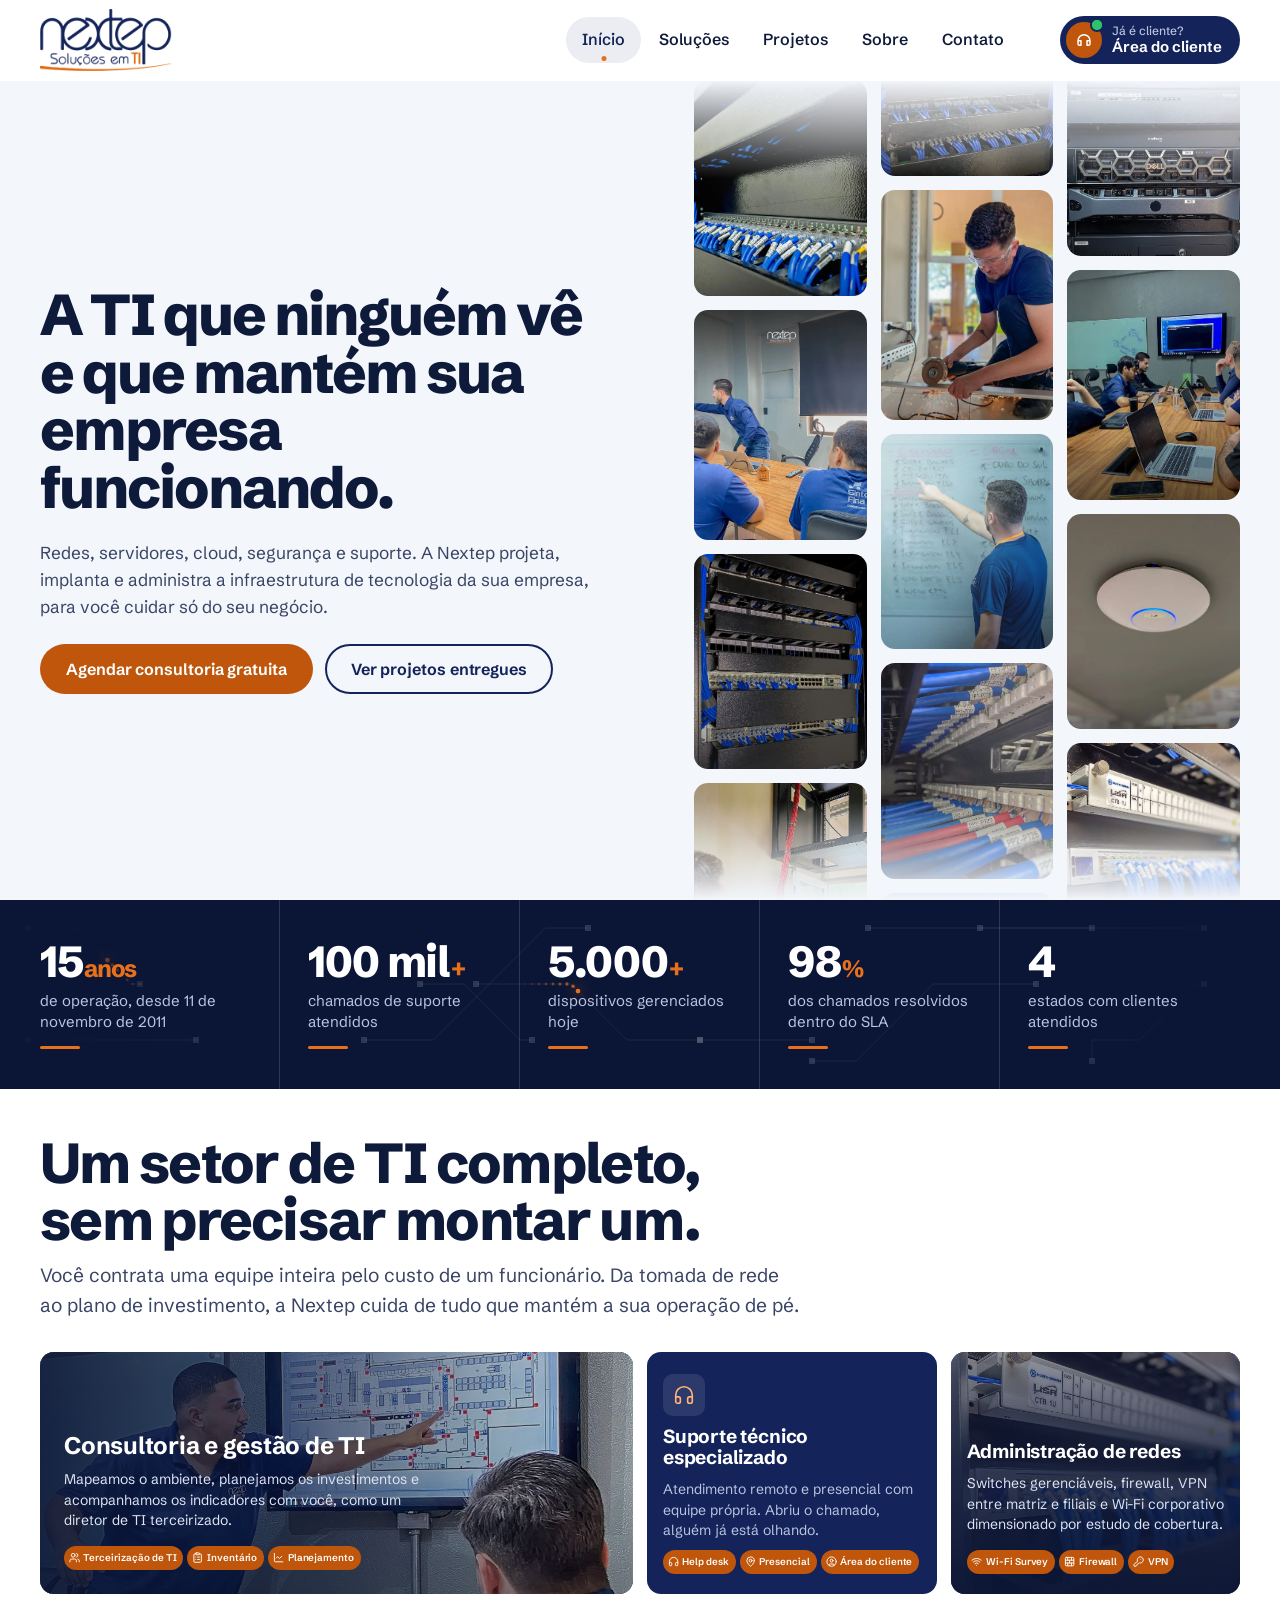
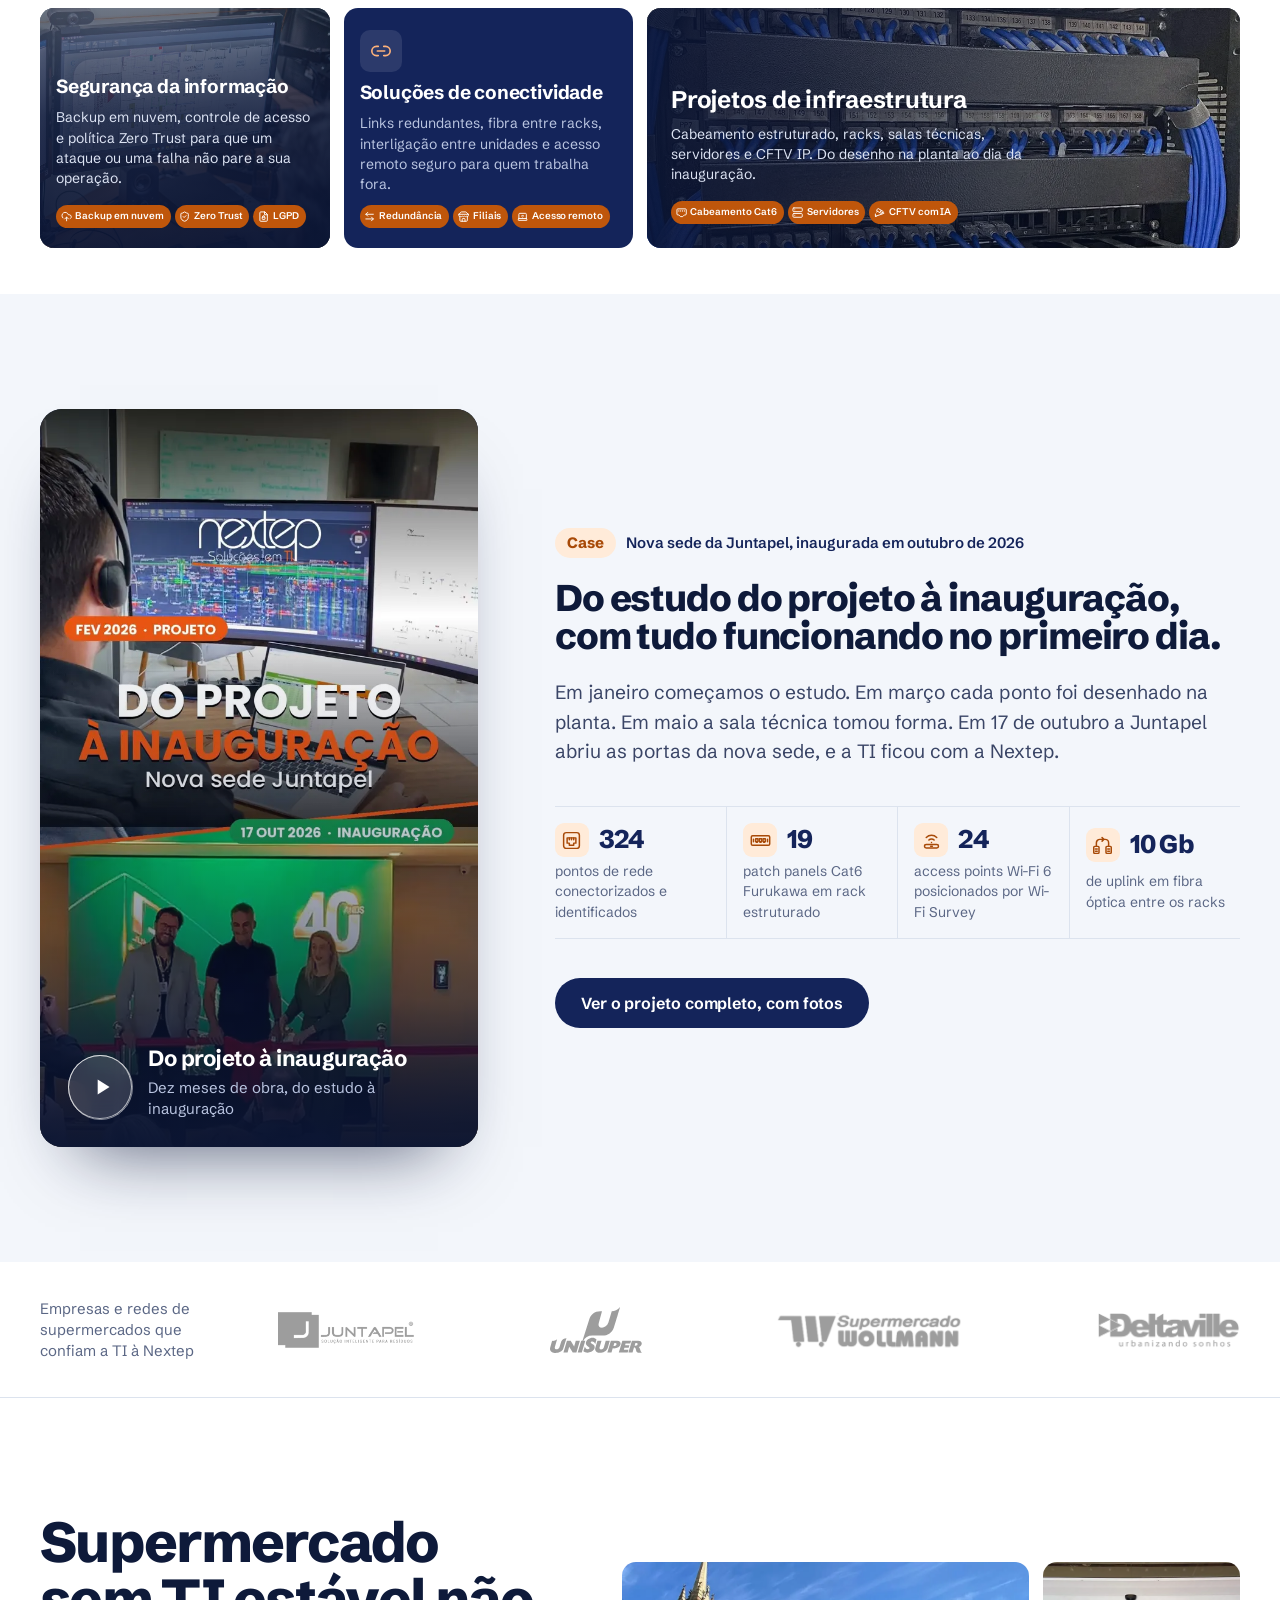
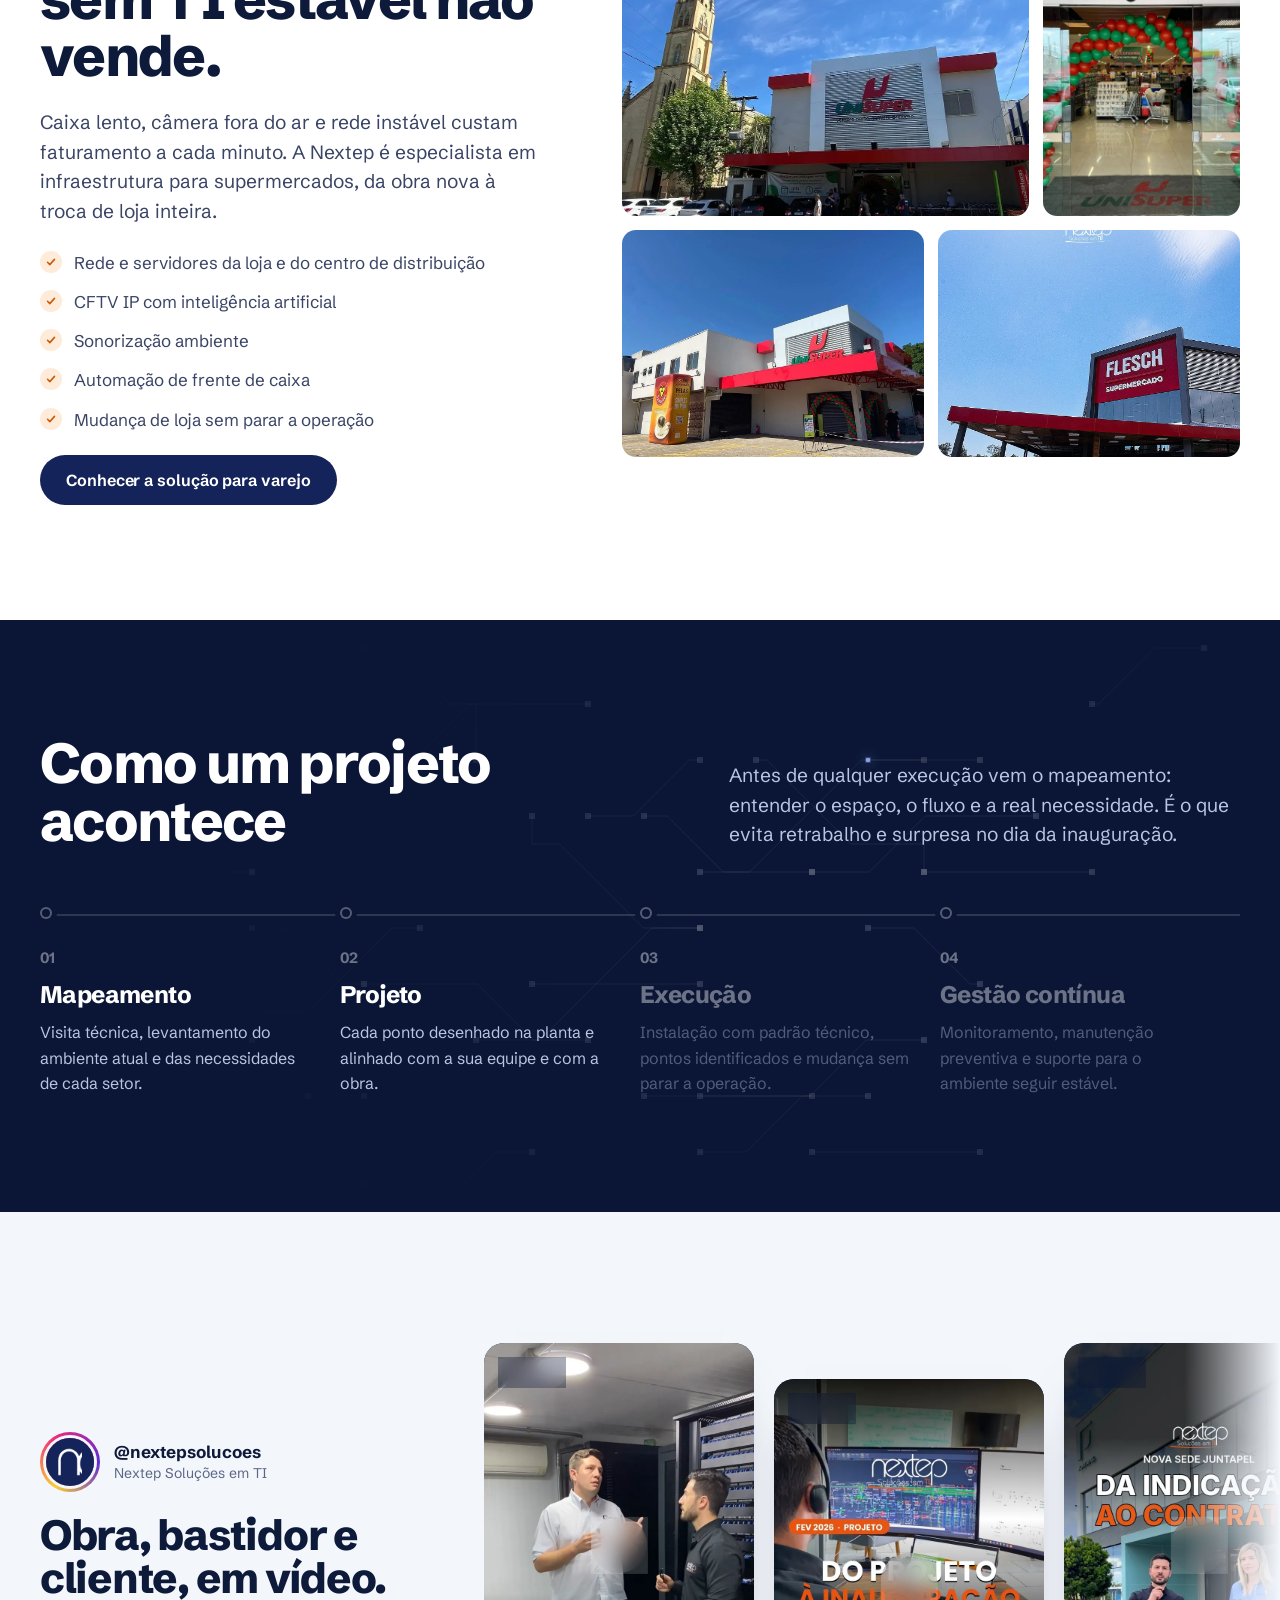
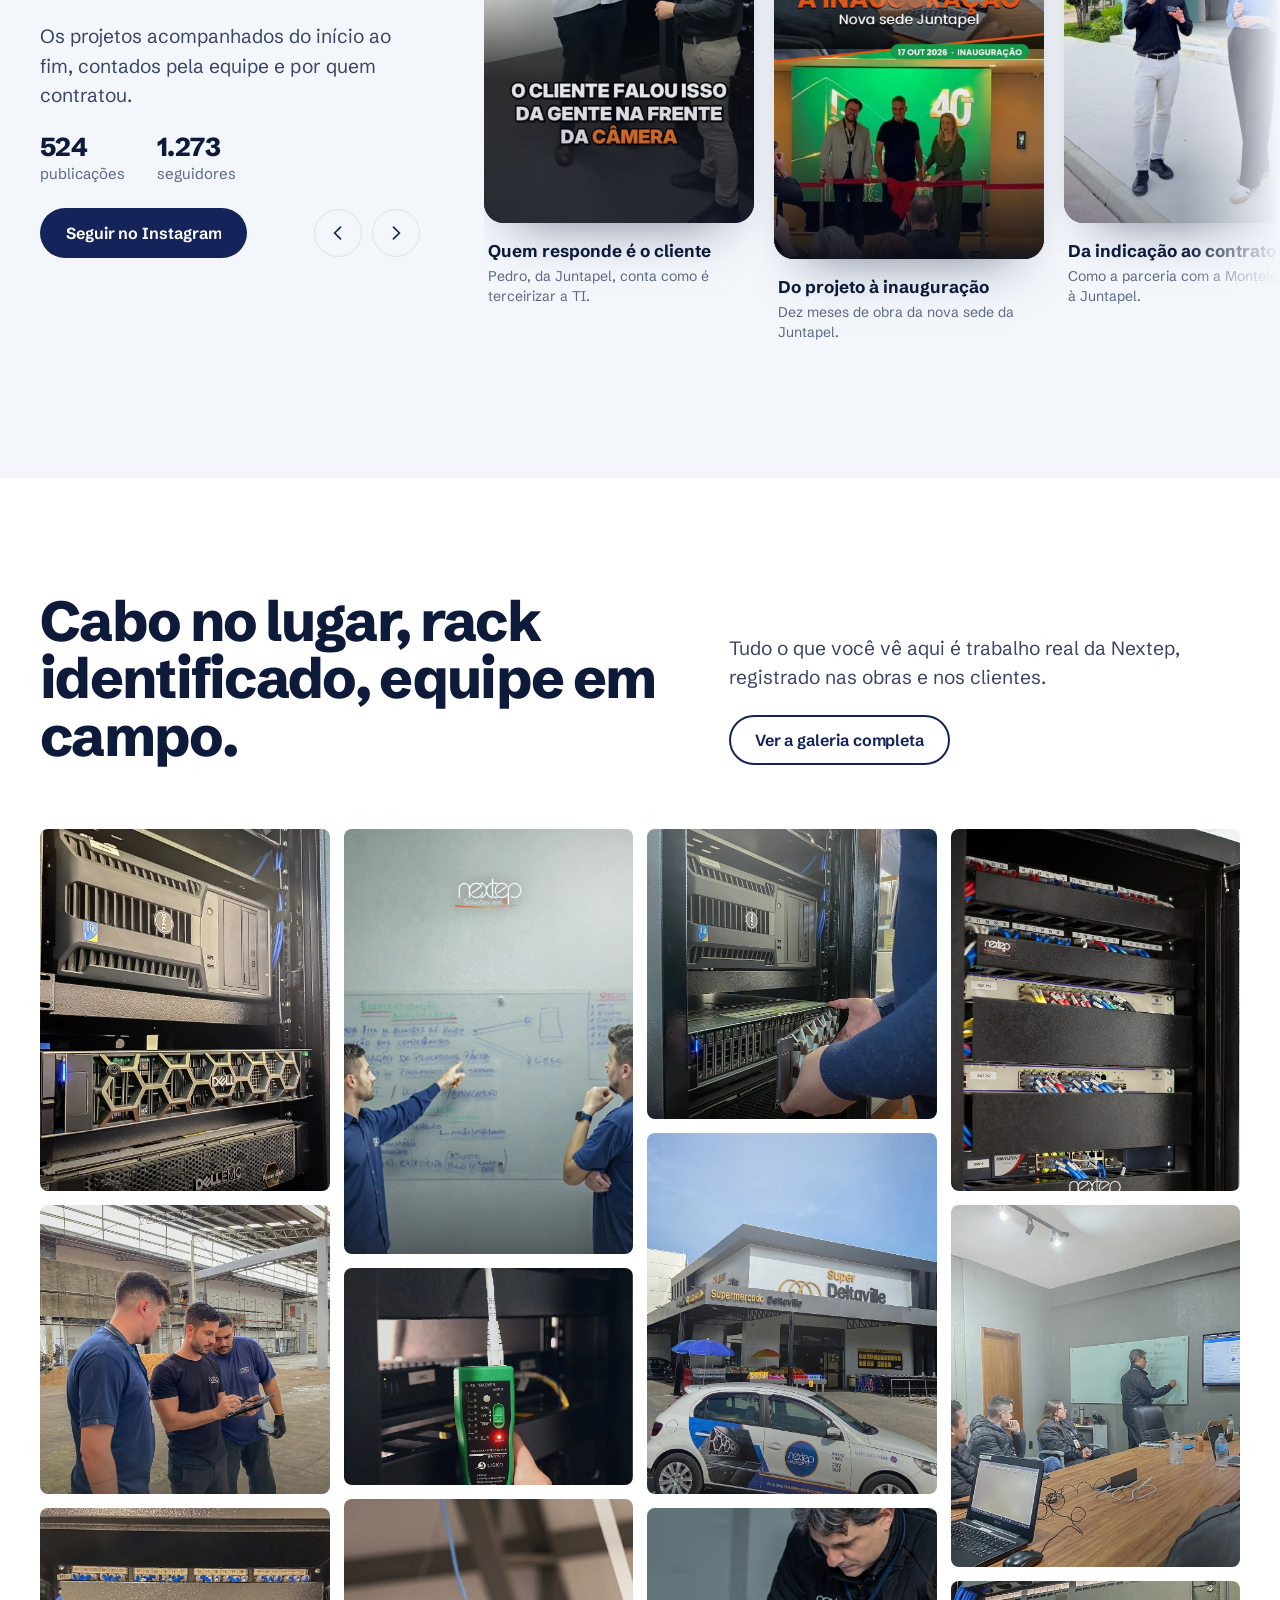
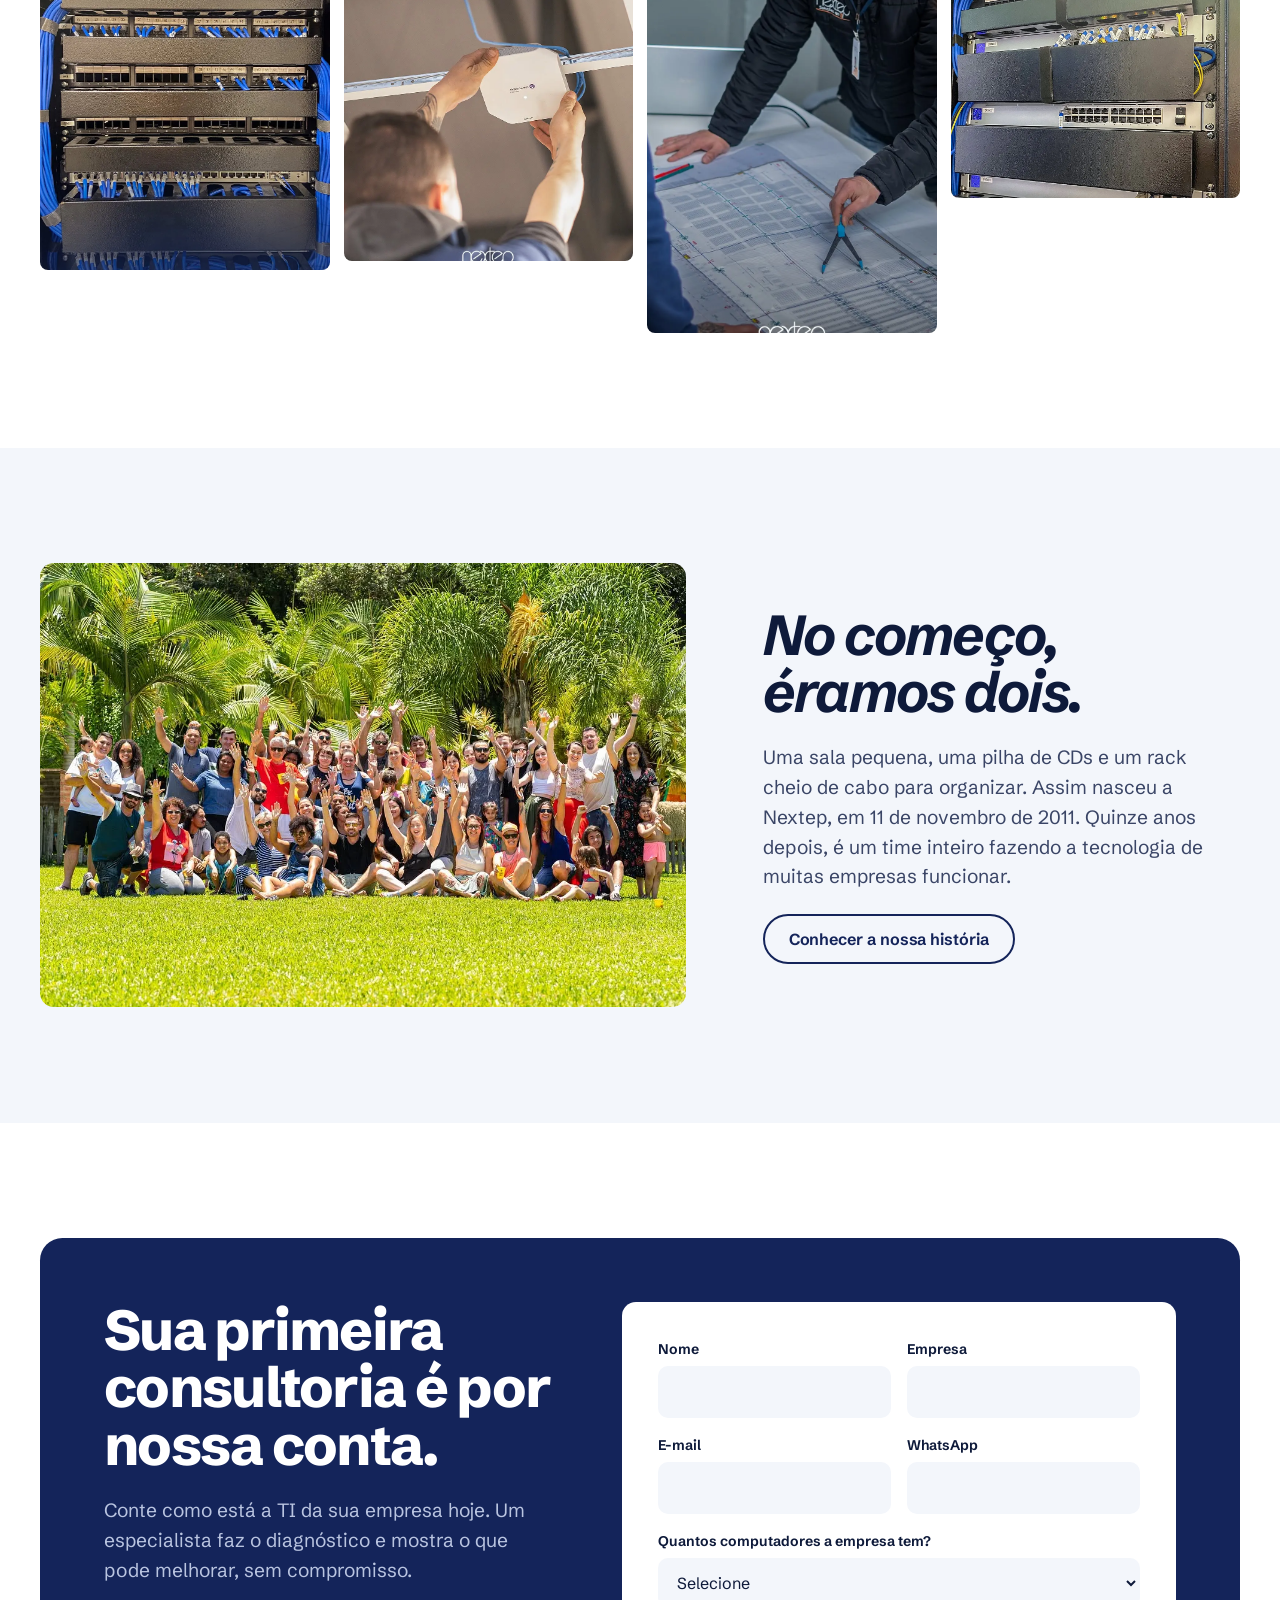
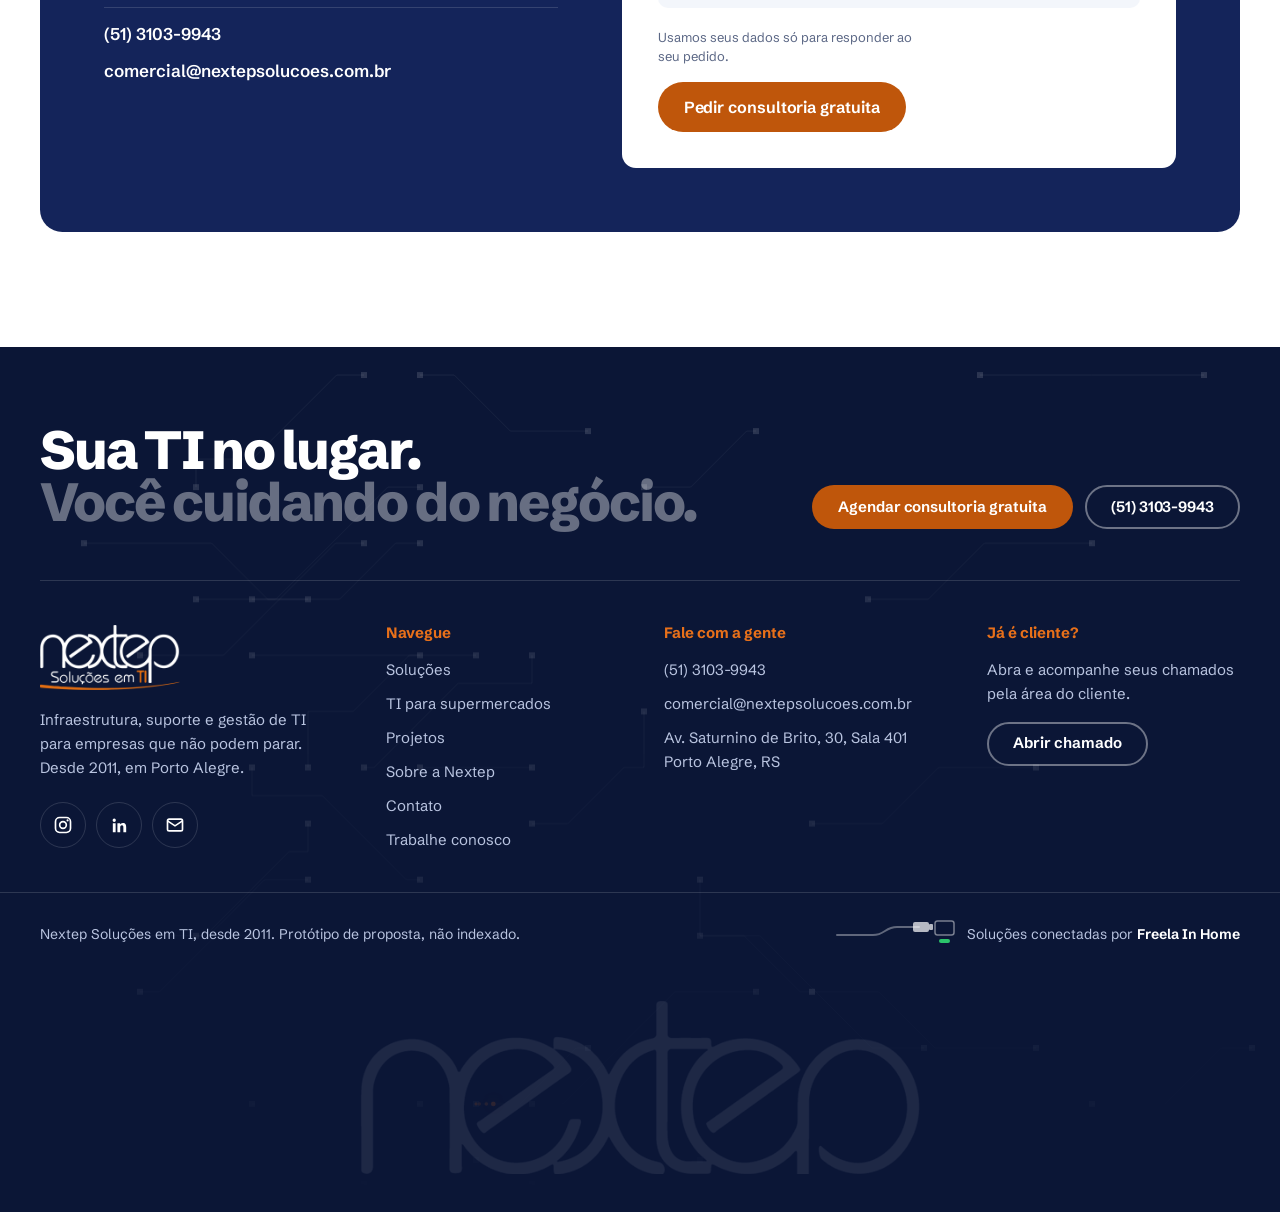
==== commit efc99b74: "Serviços com 4 fotos e título em 2 linhas, ícones nos números do case e links viram botões Co-Author" ====
--- a/public/index.html
+++ b/public/index.html
@@ -18,9 +18,9 @@
 <link rel="preconnect" href="https://fonts.googleapis.com">
 <link rel="preconnect" href="https://fonts.gstatic.com" crossorigin>
 <link href="https://fonts.googleapis.com/css2?family=Schibsted+Grotesk:ital,wght@0,400..900;1,400..700&display=swap" rel="stylesheet">
-<link rel="stylesheet" href="assets/css/site.css?v=1795042243">
+<link rel="stylesheet" href="assets/css/site.css?v=1795044566">
 <script type="application/ld+json">{"@context":"https://schema.org","@type":"LocalBusiness","name":"Nextep Soluções em TI","url":"https://nextepsolucoes.com.br/","telephone":"+55 51 3103-9943","email":"comercial@nextepsolucoes.com.br","foundingDate":"2011-11-11","address":{"@type":"PostalAddress","streetAddress":"Av. Saturnino de Brito, 30, Sala 401","addressLocality":"Porto Alegre","addressRegion":"RS","addressCountry":"BR"},"sameAs":["https://www.instagram.com/nextepsolucoes/","https://www.linkedin.com/company/nextepsolucoes/"]}</script>
-<script src="assets/js/site.js?v=1795042243" defer></script>
+<script src="assets/js/site.js?v=1795044566" defer></script>
 
 </head>
 <body data-page="home">
@@ -107,7 +107,7 @@
 
 <section class="sec sec--servicos">
   <div class="wrap">
-    <div class="cab cab--lado">
+    <div class="cab cab--servicos">
       <h2 class="t-l">Um setor de TI completo, sem precisar montar um.</h2>
       <p class="lead">Você contrata uma equipe inteira pelo custo de um funcionário. Da tomada de rede ao plano de investimento, a Nextep cuida de tudo que mantém a sua operação de pé.</p>
     </div>
@@ -124,14 +124,14 @@
         <p>Atendimento remoto e presencial com equipe própria. Abriu o chamado, alguém já está olhando.</p>
         <ul class="pilulas" aria-label="Inclui"><li><svg class="" viewBox="0 0 24 24" fill="none" stroke="currentColor" stroke-width="1.8" stroke-linecap="round" stroke-linejoin="round" aria-hidden="true"><path d="M3 14h3a2 2 0 0 1 2 2v3a2 2 0 0 1-2 2H5a2 2 0 0 1-2-2v-7a9 9 0 0 1 18 0v7a2 2 0 0 1-2 2h-1a2 2 0 0 1-2-2v-3a2 2 0 0 1 2-2h3"/></svg>Help desk</li><li><svg class="" viewBox="0 0 24 24" fill="none" stroke="currentColor" stroke-width="1.8" stroke-linecap="round" stroke-linejoin="round" aria-hidden="true"><path d="M20 10c0 6-8 12-8 12s-8-6-8-12a8 8 0 0 1 16 0Z"/><circle cx="12" cy="10" r="3"/></svg>Presencial</li><li><svg class="" viewBox="0 0 24 24" fill="none" stroke="currentColor" stroke-width="1.8" stroke-linecap="round" stroke-linejoin="round" aria-hidden="true"><circle cx="12" cy="12" r="10"/><circle cx="12" cy="10" r="3"/><path d="M7 20.66V19a2 2 0 0 1 2-2h6a2 2 0 0 1 2 2v1.66"/></svg>Área do cliente</li></ul>
       </a>
-      <a class="bento__card" href="solucoes#redes">
-        <span class="bento__ic"><svg class="" viewBox="0 0 24 24" fill="none" stroke="currentColor" stroke-width="1.8" stroke-linecap="round" stroke-linejoin="round" aria-hidden="true"><rect x="16" y="16" width="6" height="6" rx="1"/><rect x="2" y="16" width="6" height="6" rx="1"/><rect x="9" y="2" width="6" height="6" rx="1"/><path d="M5 16v-3a1 1 0 0 1 1-1h12a1 1 0 0 1 1 1v3"/><path d="M12 12V8"/></svg></span>
+      <a class="bento__card bento__card--foto bento__card--estreito" href="solucoes#redes">
+        <img src="assets/img/ig/infra-030.webp" alt="" loading="lazy" width="1080" height="1161">
         <h3>Administração de redes</h3>
         <p>Switches gerenciáveis, firewall, VPN entre matriz e filiais e Wi-Fi corporativo dimensionado por estudo de cobertura.</p>
         <ul class="pilulas" aria-label="Inclui"><li><svg class="" viewBox="0 0 24 24" fill="none" stroke="currentColor" stroke-width="1.8" stroke-linecap="round" stroke-linejoin="round" aria-hidden="true"><path d="M12 20h.01"/><path d="M2 8.82a15 15 0 0 1 20 0"/><path d="M5 12.86a10 10 0 0 1 14 0"/><path d="M8.5 16.43a5 5 0 0 1 7 0"/></svg>Wi-Fi Survey</li><li><svg class="" viewBox="0 0 24 24" fill="none" stroke="currentColor" stroke-width="1.8" stroke-linecap="round" stroke-linejoin="round" aria-hidden="true"><rect width="18" height="18" x="3" y="3" rx="2"/><path d="M12 9v6M16 15v6M16 3v6M3 15h18M3 9h18M8 15v6M8 3v6"/></svg>Firewall</li><li><svg class="" viewBox="0 0 24 24" fill="none" stroke="currentColor" stroke-width="1.8" stroke-linecap="round" stroke-linejoin="round" aria-hidden="true"><path d="M2.59 17.41A2 2 0 0 0 2 18.83V21a1 1 0 0 0 1 1h3a1 1 0 0 0 1-1v-1a1 1 0 0 1 1-1h1a1 1 0 0 0 1-1v-1a1 1 0 0 1 1-1h.17a2 2 0 0 0 1.42-.59l.81-.81a6.5 6.5 0 1 0-4-4z"/><circle cx="16.5" cy="7.5" r="1" fill="currentColor" stroke="none"/></svg>VPN</li></ul>
       </a>
-      <a class="bento__card" href="solucoes#seguranca">
-        <span class="bento__ic"><svg class="" viewBox="0 0 24 24" fill="none" stroke="currentColor" stroke-width="1.8" stroke-linecap="round" stroke-linejoin="round" aria-hidden="true"><path d="M20 13c0 5-3.5 7.5-7.66 8.95a1 1 0 0 1-.67-.01C7.5 20.5 4 18 4 13V6a1 1 0 0 1 1-1c2 0 4.5-1.2 6.24-2.72a1.17 1.17 0 0 1 1.52 0C14.51 3.81 17 5 19 5a1 1 0 0 1 1 1z"/><rect x="9" y="11" width="6" height="5" rx="1"/><path d="M10 11V9.5a2 2 0 0 1 4 0V11"/></svg></span>
+      <a class="bento__card bento__card--foto bento__card--estreito" href="solucoes#seguranca">
+        <img src="assets/img/ig/equipe-135.webp" alt="" loading="lazy" width="1080" height="1161">
         <h3>Segurança da informação</h3>
         <p>Backup em nuvem, controle de acesso e política Zero Trust para que um ataque ou uma falha não pare a sua operação.</p>
         <ul class="pilulas" aria-label="Inclui"><li><svg class="" viewBox="0 0 24 24" fill="none" stroke="currentColor" stroke-width="1.8" stroke-linecap="round" stroke-linejoin="round" aria-hidden="true"><path d="M12 13v8"/><path d="M4 14.9A7 7 0 1 1 15.7 8h1.8a4.5 4.5 0 0 1 2.5 8.24"/><path d="m8 17 4-4 4 4"/></svg>Backup em nuvem</li><li><svg class="" viewBox="0 0 24 24" fill="none" stroke="currentColor" stroke-width="1.8" stroke-linecap="round" stroke-linejoin="round" aria-hidden="true"><path d="M20 13c0 5-3.5 7.5-7.66 8.95a1 1 0 0 1-.67-.01C7.5 20.5 4 18 4 13V6a1 1 0 0 1 1-1c2 0 4.5-1.2 6.24-2.72a1.17 1.17 0 0 1 1.52 0C14.51 3.81 17 5 19 5a1 1 0 0 1 1 1z"/><path d="m9 12 2 2 4-4"/></svg>Zero Trust</li><li><svg class="" viewBox="0 0 24 24" fill="none" stroke="currentColor" stroke-width="1.8" stroke-linecap="round" stroke-linejoin="round" aria-hidden="true"><path d="M14 2H6a2 2 0 0 0-2 2v16a2 2 0 0 0 2 2h12a2 2 0 0 0 2-2V8z"/><path d="M14 2v6h6"/><rect x="9" y="13" width="6" height="5" rx="1"/><path d="M10 13v-1a2 2 0 0 1 4 0v1"/></svg>LGPD</li></ul>
@@ -166,10 +166,10 @@
       <h2 class="t-l">Do estudo do projeto à inauguração, com tudo funcionando no primeiro dia.</h2>
       <p class="lead">Em janeiro começamos o estudo. Em março cada ponto foi desenhado na planta. Em maio a sala técnica tomou forma. Em 17 de outubro a Juntapel abriu as portas da nova sede, e a TI ficou com a Nextep.</p>
       <dl class="case__specs">
-        <div><dt>324</dt><dd>pontos de rede conectorizados e identificados</dd></div>
-        <div><dt>19</dt><dd>patch panels Cat6 Furukawa em rack estruturado</dd></div>
-        <div><dt>24</dt><dd>access points Wi-Fi 6 posicionados por Wi-Fi Survey</dd></div>
-        <div><dt>10 Gb</dt><dd>de uplink em fibra óptica entre os racks</dd></div>
+        <div><dt><span class="spec__ic" aria-hidden="true"><svg viewBox="0 0 24 24" fill="none" stroke="currentColor" stroke-width="1.7" stroke-linecap="round" stroke-linejoin="round"><rect x="3" y="3" width="18" height="18" rx="3"/><path d="M7 9h10v6h-2.5v2.5h-5V15H7z"/><path d="M9.5 9v2.2M12 9v2.2M14.5 9v2.2"/></svg></span>324</dt><dd>pontos de rede conectorizados e identificados</dd></div>
+        <div><dt><span class="spec__ic" aria-hidden="true"><svg viewBox="0 0 24 24" fill="none" stroke="currentColor" stroke-width="1.7" stroke-linecap="round" stroke-linejoin="round"><rect x="1.5" y="6.5" width="21" height="11" rx="1.5"/><path d="M4 10.5v3M20 10.5v3"/><path d="M6.5 10h2.6v3.2h-.6v.8H7.1v-.8h-.6z"/><path d="M10.7 10h2.6v3.2h-.6v.8h-1.4v-.8h-.6z"/><path d="M14.9 10h2.6v3.2h-.6v.8h-1.4v-.8h-.6z"/></svg></span>19</dt><dd>patch panels Cat6 Furukawa em rack estruturado</dd></div>
+        <div><dt><span class="spec__ic" aria-hidden="true"><svg viewBox="0 0 24 24" fill="none" stroke="currentColor" stroke-width="1.7" stroke-linecap="round" stroke-linejoin="round"><rect x="4" y="16.5" width="16" height="4" rx="2"/><path d="M11 18.5h2"/><path d="M9 11.5a4.2 4.2 0 0 1 6 0"/><path d="M6 8.5a8.5 8.5 0 0 1 12 0"/><path d="M12 14.2h.01"/></svg></span>24</dt><dd>access points Wi-Fi 6 posicionados por Wi-Fi Survey</dd></div>
+        <div><dt><span class="spec__ic" aria-hidden="true"><svg viewBox="0 0 24 24" fill="none" stroke="currentColor" stroke-width="1.7" stroke-linecap="round" stroke-linejoin="round"><rect x="2" y="13" width="6" height="8" rx="1"/><rect x="16" y="13" width="6" height="8" rx="1"/><path d="M4 16h2M4 18.5h2M18 16h2M18 18.5h2"/><path d="M5 13V9a4 4 0 0 1 4-4h6a4 4 0 0 1 4 4v4"/><path d="m11.5 3 2 2-2 2"/></svg></span>10 Gb</dt><dd>de uplink em fibra óptica entre os racks</dd></div>
       </dl>
       <div class="acoes"><a class="btn btn--navy" href="projetos#juntapel">Ver o projeto completo, com fotos</a></div>
     </div>
@@ -267,7 +267,7 @@
   <div class="wrap">
     <div class="cab cab--lado">
       <h2 class="t-l">Cabo no lugar, rack identificado, equipe em campo.</h2>
-      <div class="pilha"><p class="lead">Tudo o que você vê aqui é trabalho real da Nextep, registrado nas obras e nos clientes.</p><a class="link-seta" href="projetos#galeria">Ver a galeria completa</a></div>
+      <div class="pilha"><p class="lead">Tudo o que você vê aqui é trabalho real da Nextep, registrado nas obras e nos clientes.</p><a class="btn btn--linha" href="projetos#galeria">Ver a galeria completa</a></div>
     </div>
     <div class="galeria" data-galeria>
       <figure><img src="assets/img/ig/infra-012.webp" alt="Servidor Dell em rack" loading="lazy" width="1080" height="1161"></figure>
@@ -292,7 +292,7 @@
     <div class="historia__texto">
       <h2 class="t-l">No começo, éramos dois.</h2>
       <p class="lead">Uma sala pequena, uma pilha de CDs e um rack cheio de cabo para organizar. Assim nasceu a Nextep, em 11 de novembro de 2011. Quinze anos depois, é um time inteiro fazendo a tecnologia de muitas empresas funcionar.</p>
-      <a class="link-seta" href="sobre">Conhecer a nossa história</a>
+      <a class="btn btn--linha" href="sobre">Conhecer a nossa história</a>
     </div>
   </div>
 </section>
--- a/public/assets/css/site.css
+++ b/public/assets/css/site.css
@@ -906,3 +906,22 @@
 @keyframes cabo-dir { 0% { transform: translateX(0); opacity: 0; } 8% { opacity: 1; } 48% { transform: translateX(-257%); opacity: 1; } 54%, 100% { transform: translateX(-257%); opacity: 0; } }
 @keyframes cabo-centro { 0%, 46% { opacity: 0; transform: scale(.4); box-shadow: 0 0 0 0 rgba(232, 112, 26, .5); } 52% { opacity: 1; transform: scale(1); } 75% { opacity: 1; box-shadow: 0 0 0 12px rgba(232, 112, 26, 0); } 100% { opacity: 0; transform: scale(1); } }
 @media (prefers-reduced-motion: reduce) { .cabo i { animation: none; opacity: 0; } }
+
+/* ===== v7: serviços com 4 fotos e 2 cards navy; cabeçalho empilhado; ícones nos números do case ===== */
+.sec--servicos { padding-block: clamp(40px, 3.6vw, 46px); }
+.cab--servicos { max-width: none; gap: 12px; }
+.cab--servicos .t-l { max-width: 15em; text-wrap: balance; }
+.cab--servicos .lead { max-width: 94ch; text-wrap: balance; }
+.bento__card--estreito { grid-column: auto; padding: 22px 16px 20px; }
+.bento__card--estreito::before { background: linear-gradient(180deg, rgba(11, 22, 54, .45) 0%, rgba(11, 22, 54, .82) 45%, rgba(11, 22, 54, .95) 100%); }
+.bento__card--estreito h3 { font-size: 19px; }
+.bento__card--estreito .pilulas { margin-top: 6px; }
+.case__specs dt { display: flex; align-items: center; gap: 10px; }
+.spec__ic { flex: none; width: 34px; height: 34px; border-radius: 9px; display: grid; place-items: center; background: var(--laranja-suave); color: var(--laranja-forte); }
+.spec__ic svg { width: 21px; height: 21px; }
+@media (max-width: 600px) {
+  .bento__card--estreito { min-height: 280px; }
+}
+
+/* links que eram sublinhados agora usam o botão de contorno; não esticam no grid */
+.pilha > .btn, .solucao__texto > .btn, .historia__texto > .btn { justify-self: start; align-self: start; }
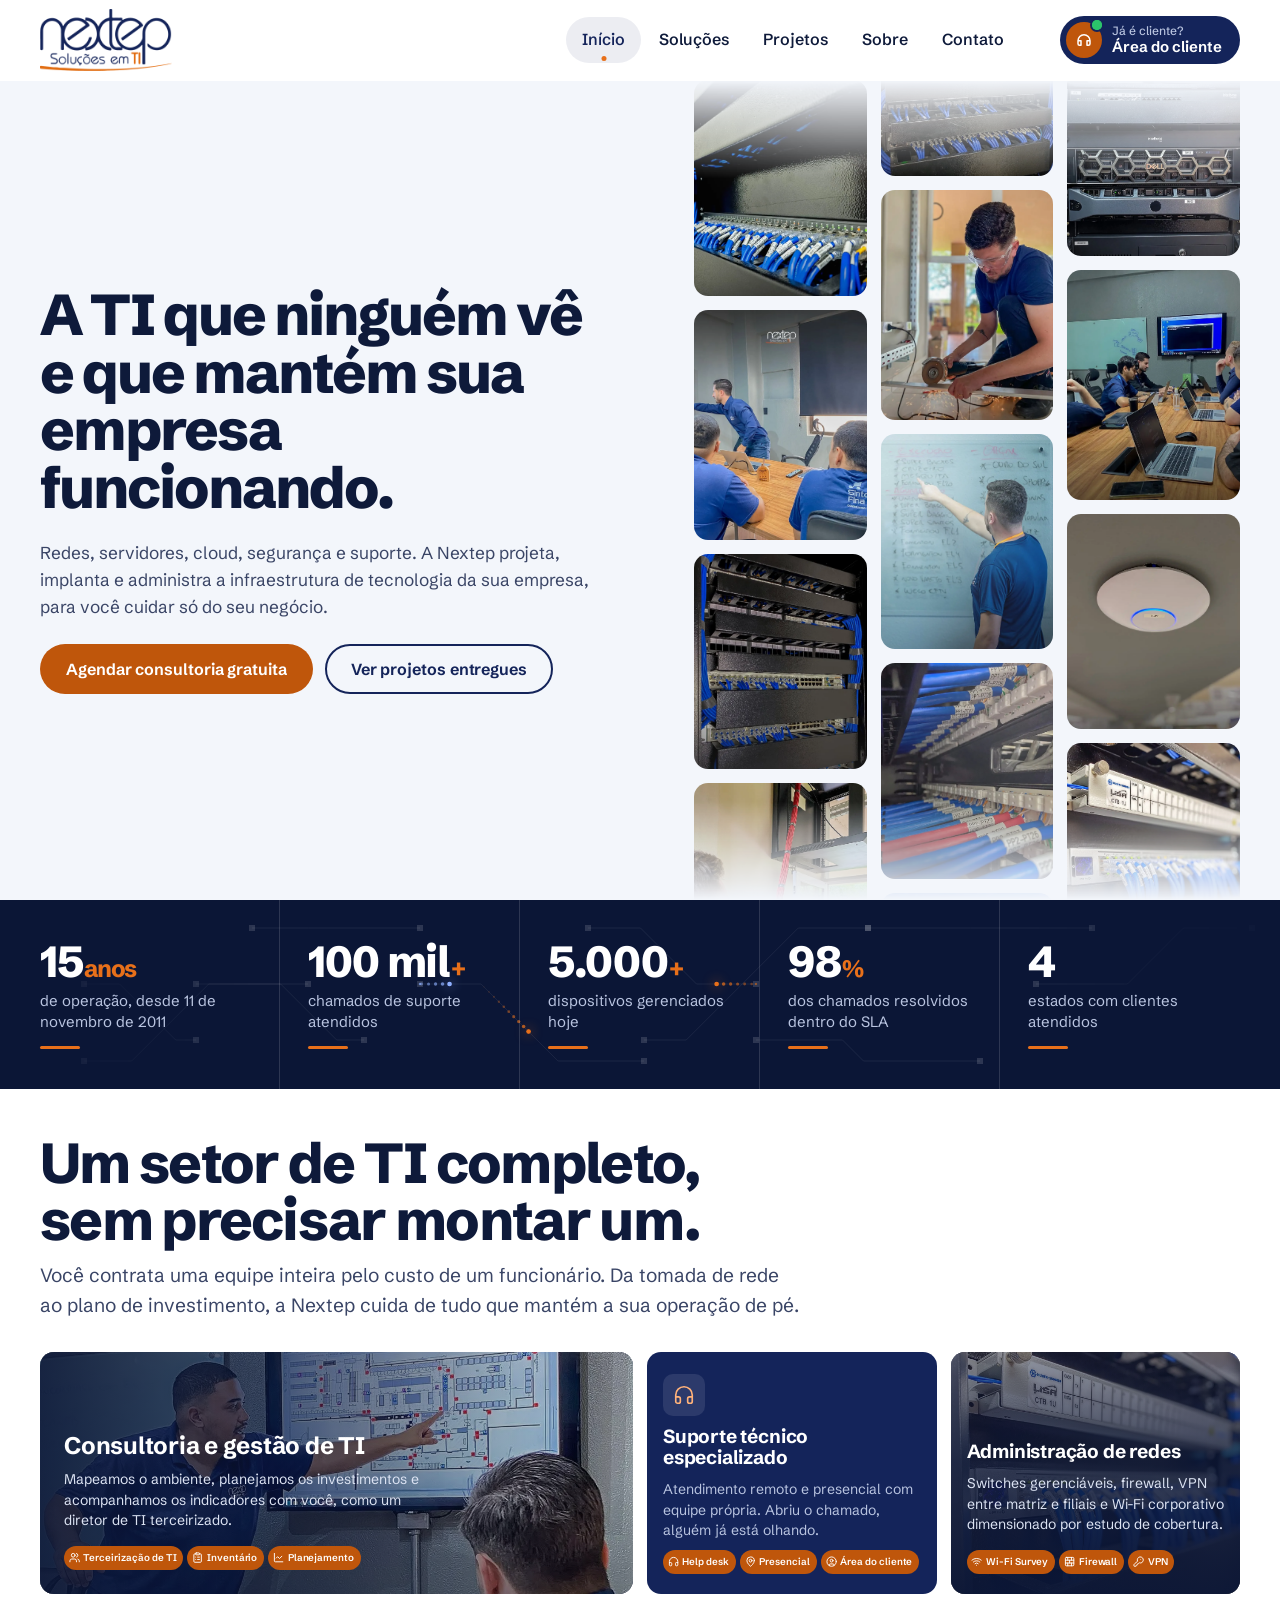
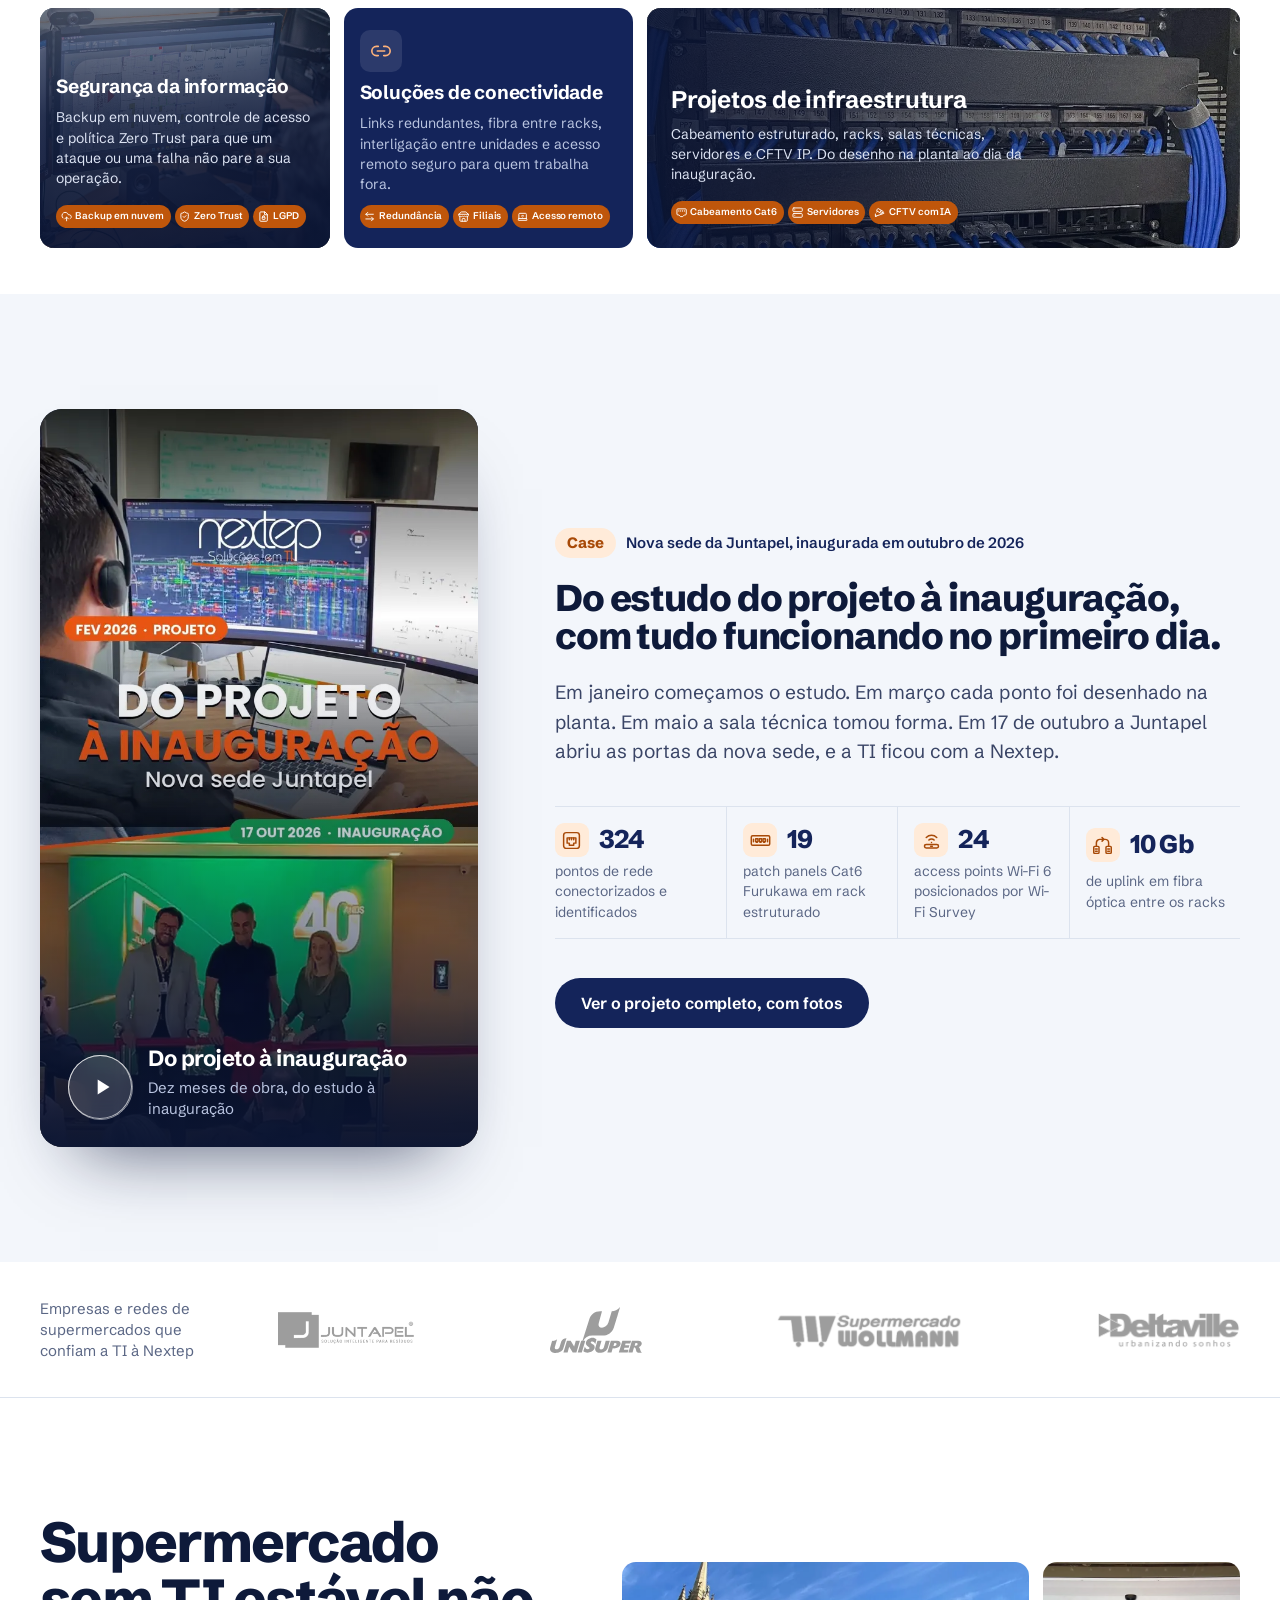
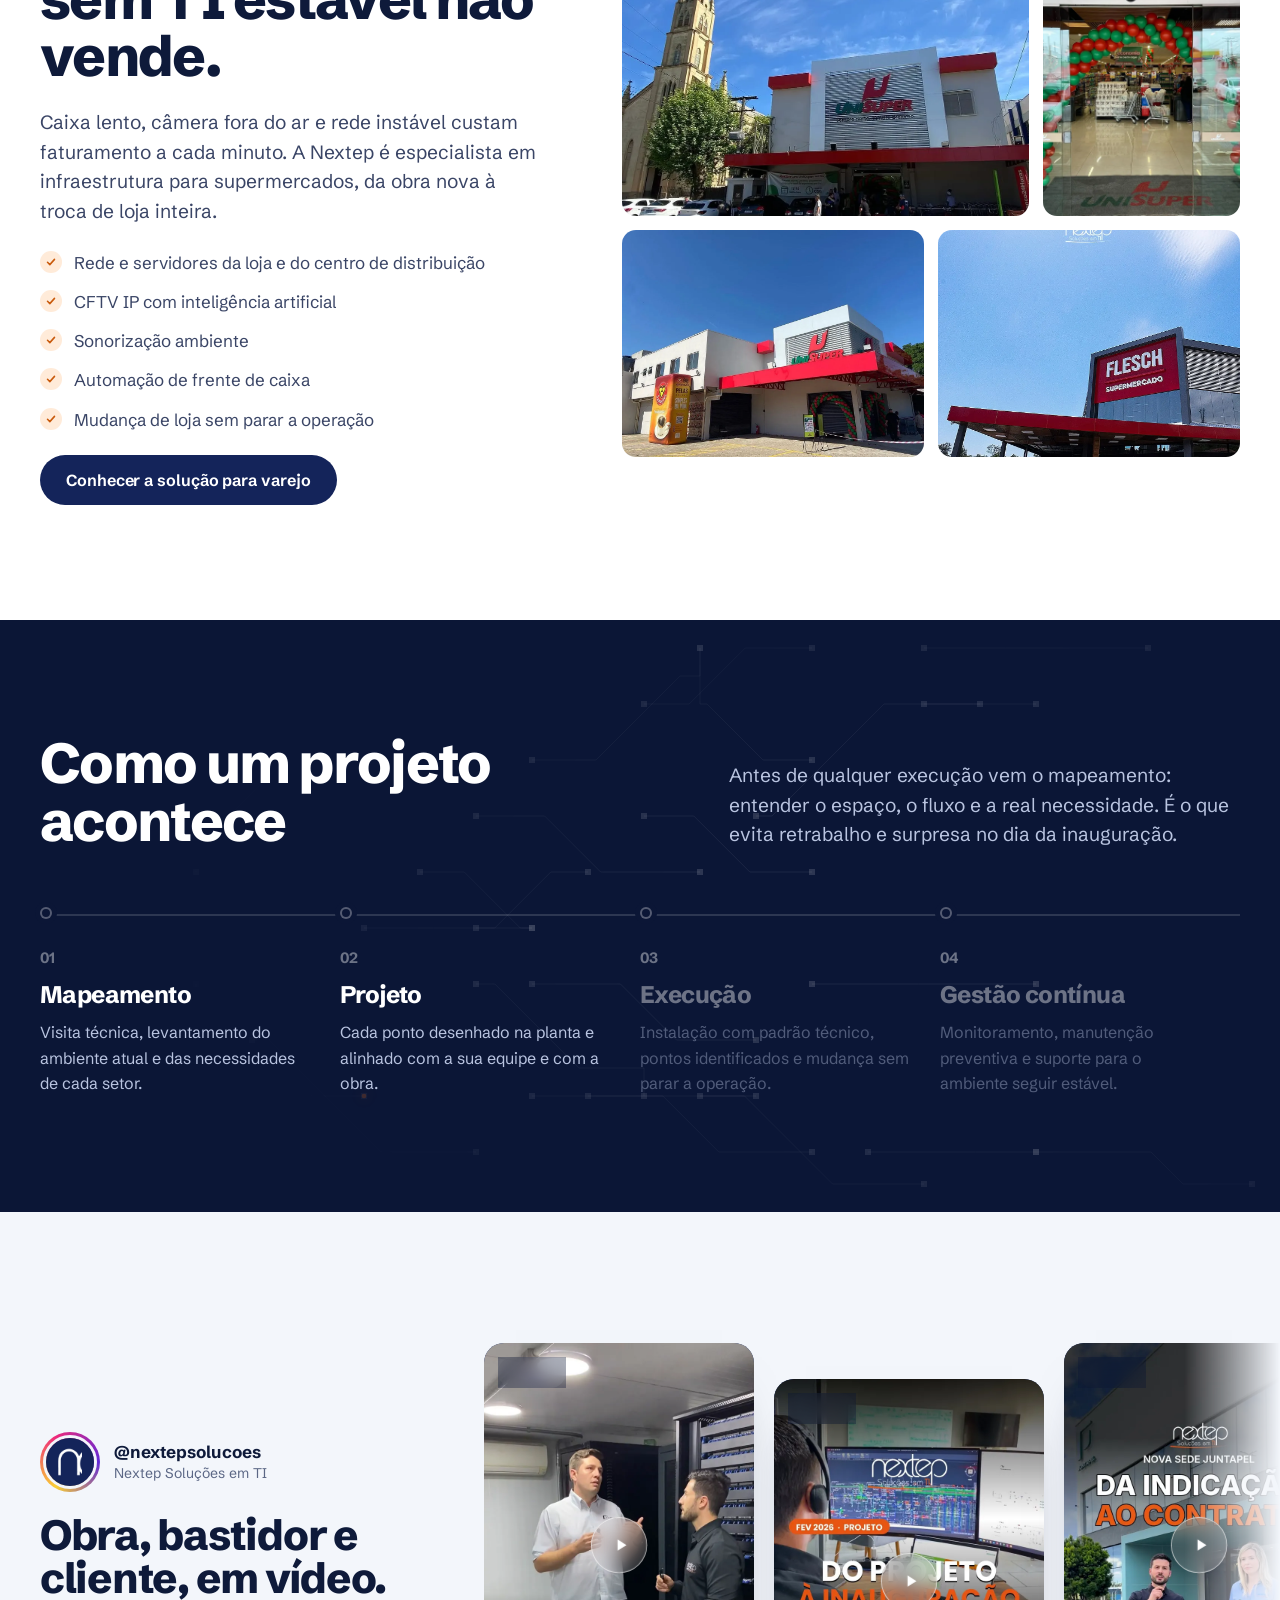
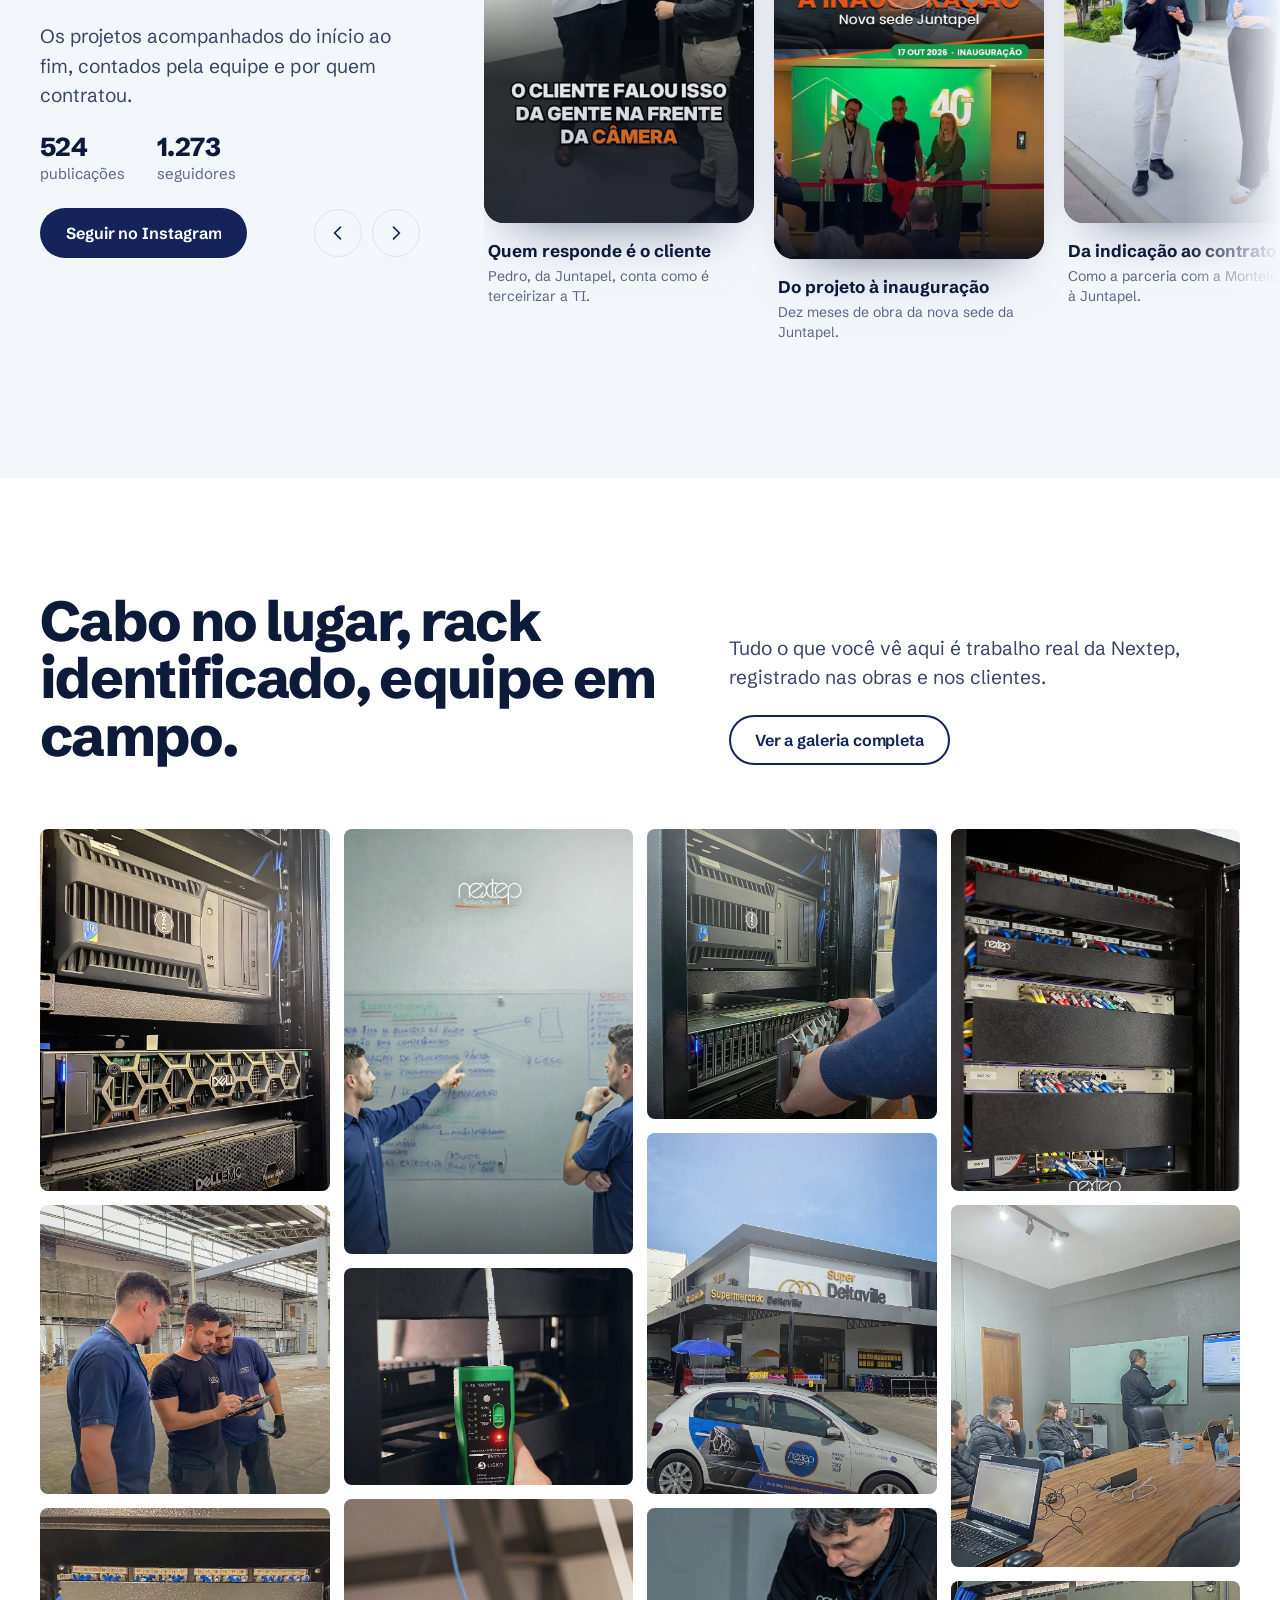
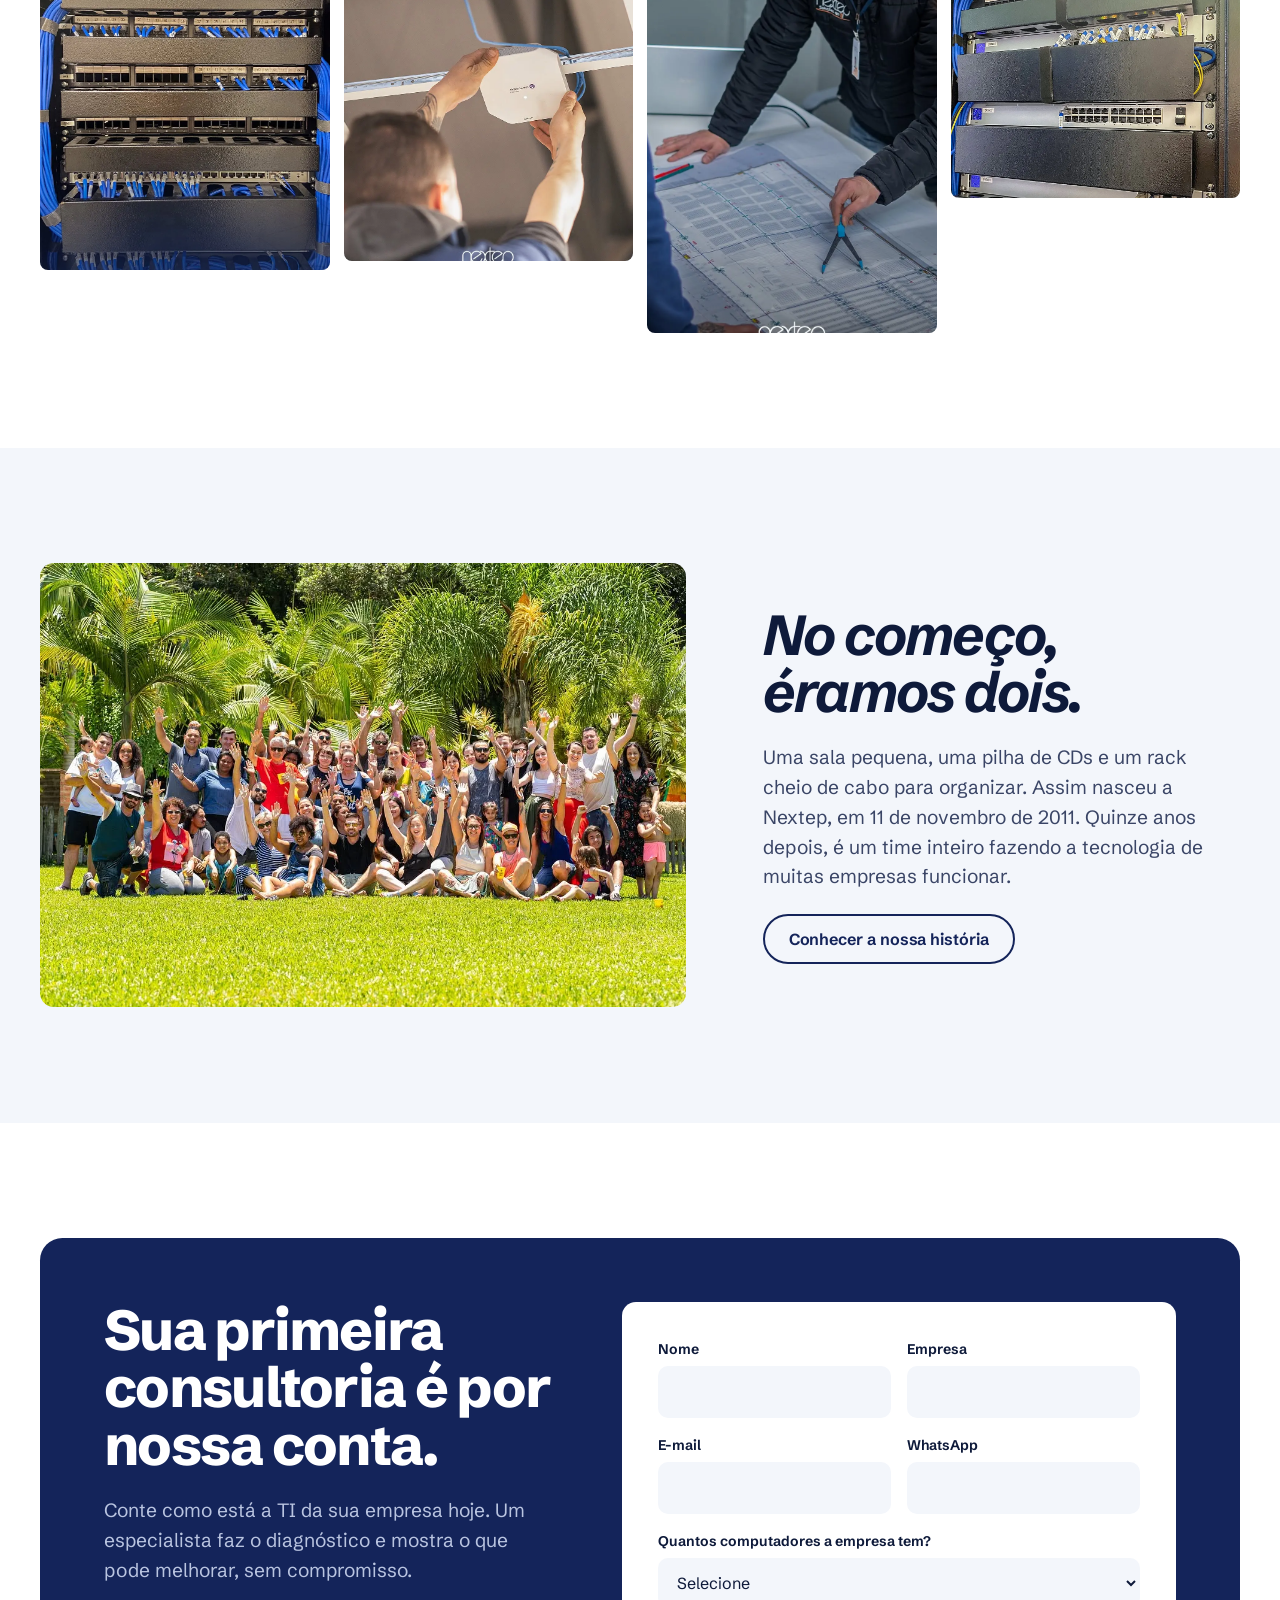
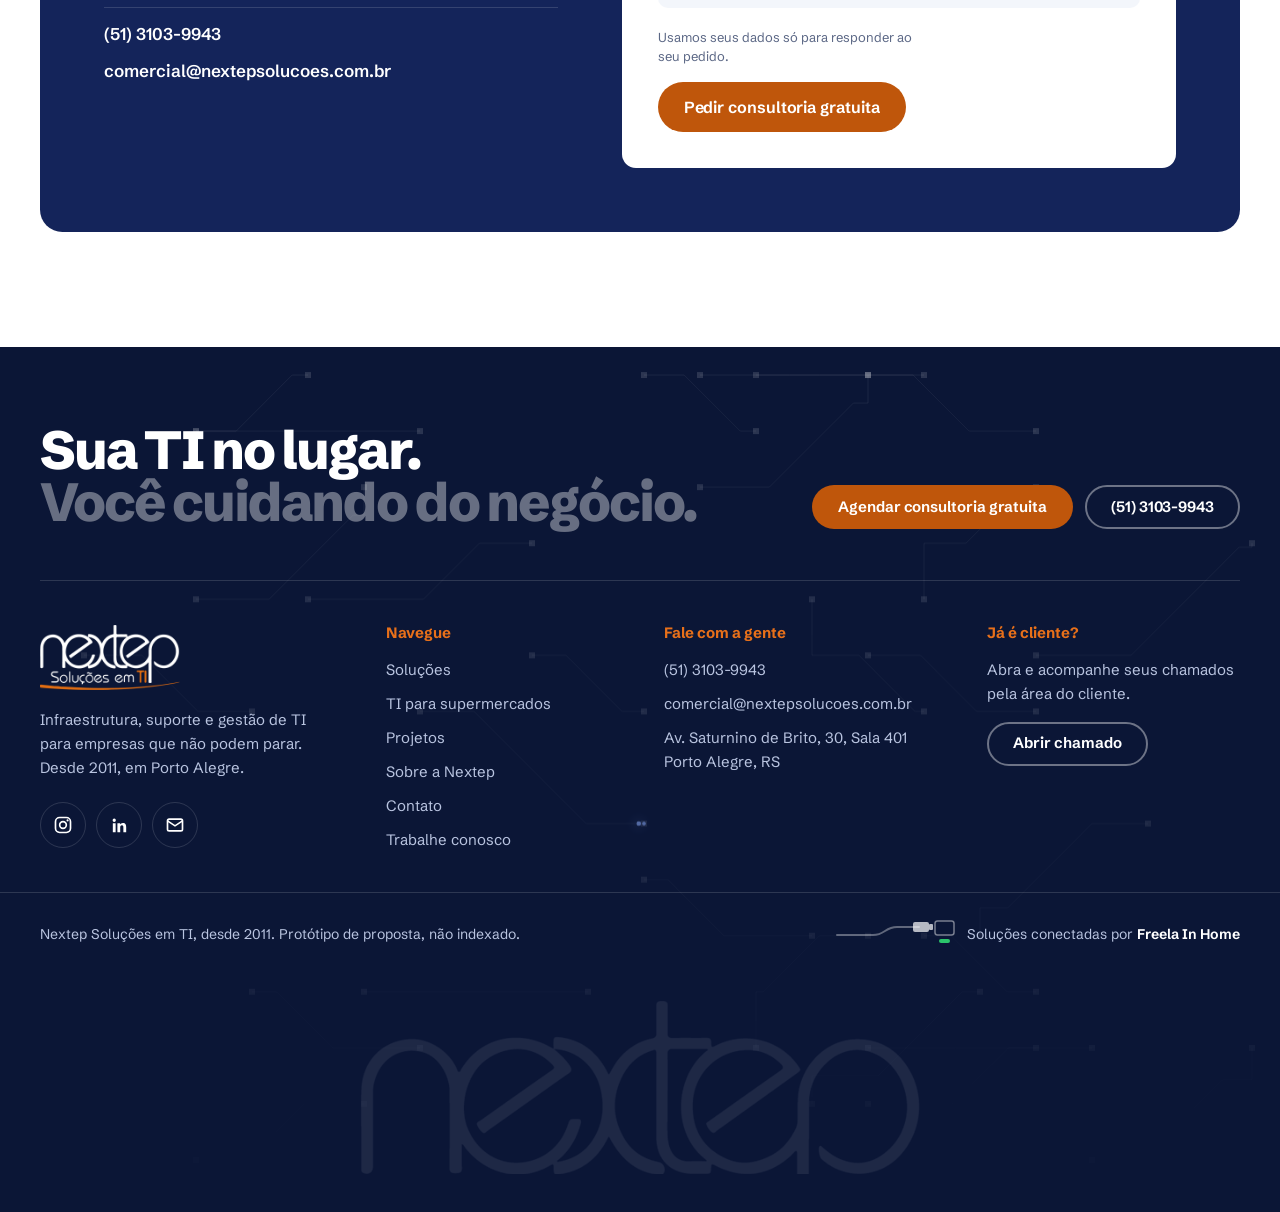
==== commit 91b76e7e: "Vídeos próprios no lugar do Instagram, galeria de vídeos no case e CTAs centralizados Case de Projet" ====
--- a/public/index.html
+++ b/public/index.html
@@ -18,9 +18,9 @@
 <link rel="preconnect" href="https://fonts.googleapis.com">
 <link rel="preconnect" href="https://fonts.gstatic.com" crossorigin>
 <link href="https://fonts.googleapis.com/css2?family=Schibsted+Grotesk:ital,wght@0,400..900;1,400..700&display=swap" rel="stylesheet">
-<link rel="stylesheet" href="assets/css/site.css?v=1795044566">
+<link rel="stylesheet" href="assets/css/site.css?v=1795051113">
 <script type="application/ld+json">{"@context":"https://schema.org","@type":"LocalBusiness","name":"Nextep Soluções em TI","url":"https://nextepsolucoes.com.br/","telephone":"+55 51 3103-9943","email":"comercial@nextepsolucoes.com.br","foundingDate":"2011-11-11","address":{"@type":"PostalAddress","streetAddress":"Av. Saturnino de Brito, 30, Sala 401","addressLocality":"Porto Alegre","addressRegion":"RS","addressCountry":"BR"},"sameAs":["https://www.instagram.com/nextepsolucoes/","https://www.linkedin.com/company/nextepsolucoes/"]}</script>
-<script src="assets/js/site.js?v=1795044566" defer></script>
+<script src="assets/js/site.js?v=1795051113" defer></script>
 
 </head>
 <body data-page="home">
@@ -436,7 +436,7 @@
 
 <div class="reelbox" data-reelbox hidden>
   <div class="reelbox__fundo" data-reel-fechar></div>
-  <div class="reelbox__caixa" role="dialog" aria-modal="true" aria-label="Vídeo do Instagram">
+  <div class="reelbox__caixa" role="dialog" aria-modal="true" aria-label="Vídeo da Nextep">
     <button class="reelbox__x" type="button" data-reel-fechar aria-label="Fechar vídeo">
       <svg viewBox="0 0 24 24" width="22" height="22" aria-hidden="true"><path d="M6 6l12 12M18 6L6 18" stroke="currentColor" stroke-width="2" stroke-linecap="round"/></svg>
     </button>
--- a/public/assets/css/site.css
+++ b/public/assets/css/site.css
@@ -925,3 +925,40 @@
 
 /* links que eram sublinhados agora usam o botão de contorno; não esticam no grid */
 .pilha > .btn, .solucao__texto > .btn, .historia__texto > .btn { justify-self: start; align-self: start; }
+
+/* ===== v8: case de Projetos com quebras fixas; CTAs centralizados ===== */
+.cab--case { max-width: none; }
+.lead--case { max-width: none; font-size: clamp(16px, 1.32vw, 19px); }
+@media (min-width: 1001px) {
+  .linha-fixa { display: block; white-space: nowrap; }
+}
+.consultoria--centro { display: grid; grid-template-columns: minmax(0, 1fr); justify-items: center; text-align: center; gap: 20px; }
+.consultoria--centro .t-l { max-width: 15em; text-wrap: balance; }
+.consultoria--centro .lead { max-width: 52ch; text-wrap: balance; }
+.consultoria--centro .acoes { justify-content: center; margin-top: 8px; }
+
+/* ===== v8: vídeos próprios (modal, home) e galeria de vídeos do case em Projetos ===== */
+.reelbox__frame { background: var(--navy-deep); }
+.reelbox__frame video, .video > video { width: 100%; height: 100%; display: block; object-fit: contain; background: var(--navy-deep); }
+.galv { display: grid; grid-template-columns: minmax(0, 1.15fr) minmax(0, 1fr); gap: 14px; align-items: start; position: sticky; top: 104px; }
+.galv__palco { position: relative; aspect-ratio: 9 / 16; border-radius: 22px; overflow: hidden; background: var(--navy-deep); box-shadow: 0 40px 70px -40px rgba(11, 22, 54, .7); }
+.galv__palco video { position: absolute; inset: 0; width: 100%; height: 100%; object-fit: cover; }
+.galv.is-tocando .galv__palco video { object-fit: contain; }
+.galv__palco::after { content: ""; position: absolute; inset: 0; background: linear-gradient(to top, rgba(11, 22, 54, .92) 0%, rgba(11, 22, 54, .2) 45%, transparent 70%); pointer-events: none; }
+.galv__play { position: absolute; inset: 0; z-index: 1; border: 0; background: none; color: #fff; cursor: pointer; display: grid; align-content: end; justify-items: start; padding: 22px; text-align: left; }
+.galv__play .video__btn { width: 68px; height: 68px; }
+.galv.is-tocando .galv__palco::after, .galv.is-tocando .galv__play { display: none; }
+.galv__fila { display: grid; gap: 10px; }
+.galv__item { display: flex; gap: 12px; align-items: center; padding: 8px; border: 1px solid var(--linha); border-radius: 14px; background: #fff; cursor: pointer; text-align: left; font: inherit; font-size: 13px; line-height: 1.35; color: var(--texto); transition: border-color .25s, background .25s; }
+.galv__item:hover { border-color: var(--laranja); }
+.galv__item img { flex: none; width: 56px; aspect-ratio: 9 / 16; object-fit: cover; border-radius: 8px; }
+.galv__item b { display: block; color: var(--navy); font-size: 14px; }
+.galv__item i { display: block; font-style: normal; color: var(--laranja-forte); font-weight: 600; margin-top: 2px; font-variant-numeric: tabular-nums; }
+.galv__item.is-ativo { border-color: var(--laranja); background: var(--laranja-suave); }
+.galv__item:focus-visible, .galv__play:focus-visible { outline: 3px solid var(--laranja); outline-offset: 3px; }
+@media (max-width: 1000px) {
+  .galv { position: static; }
+}
+@media (max-width: 600px) {
+  .galv { grid-template-columns: minmax(0, 1fr); }
+}
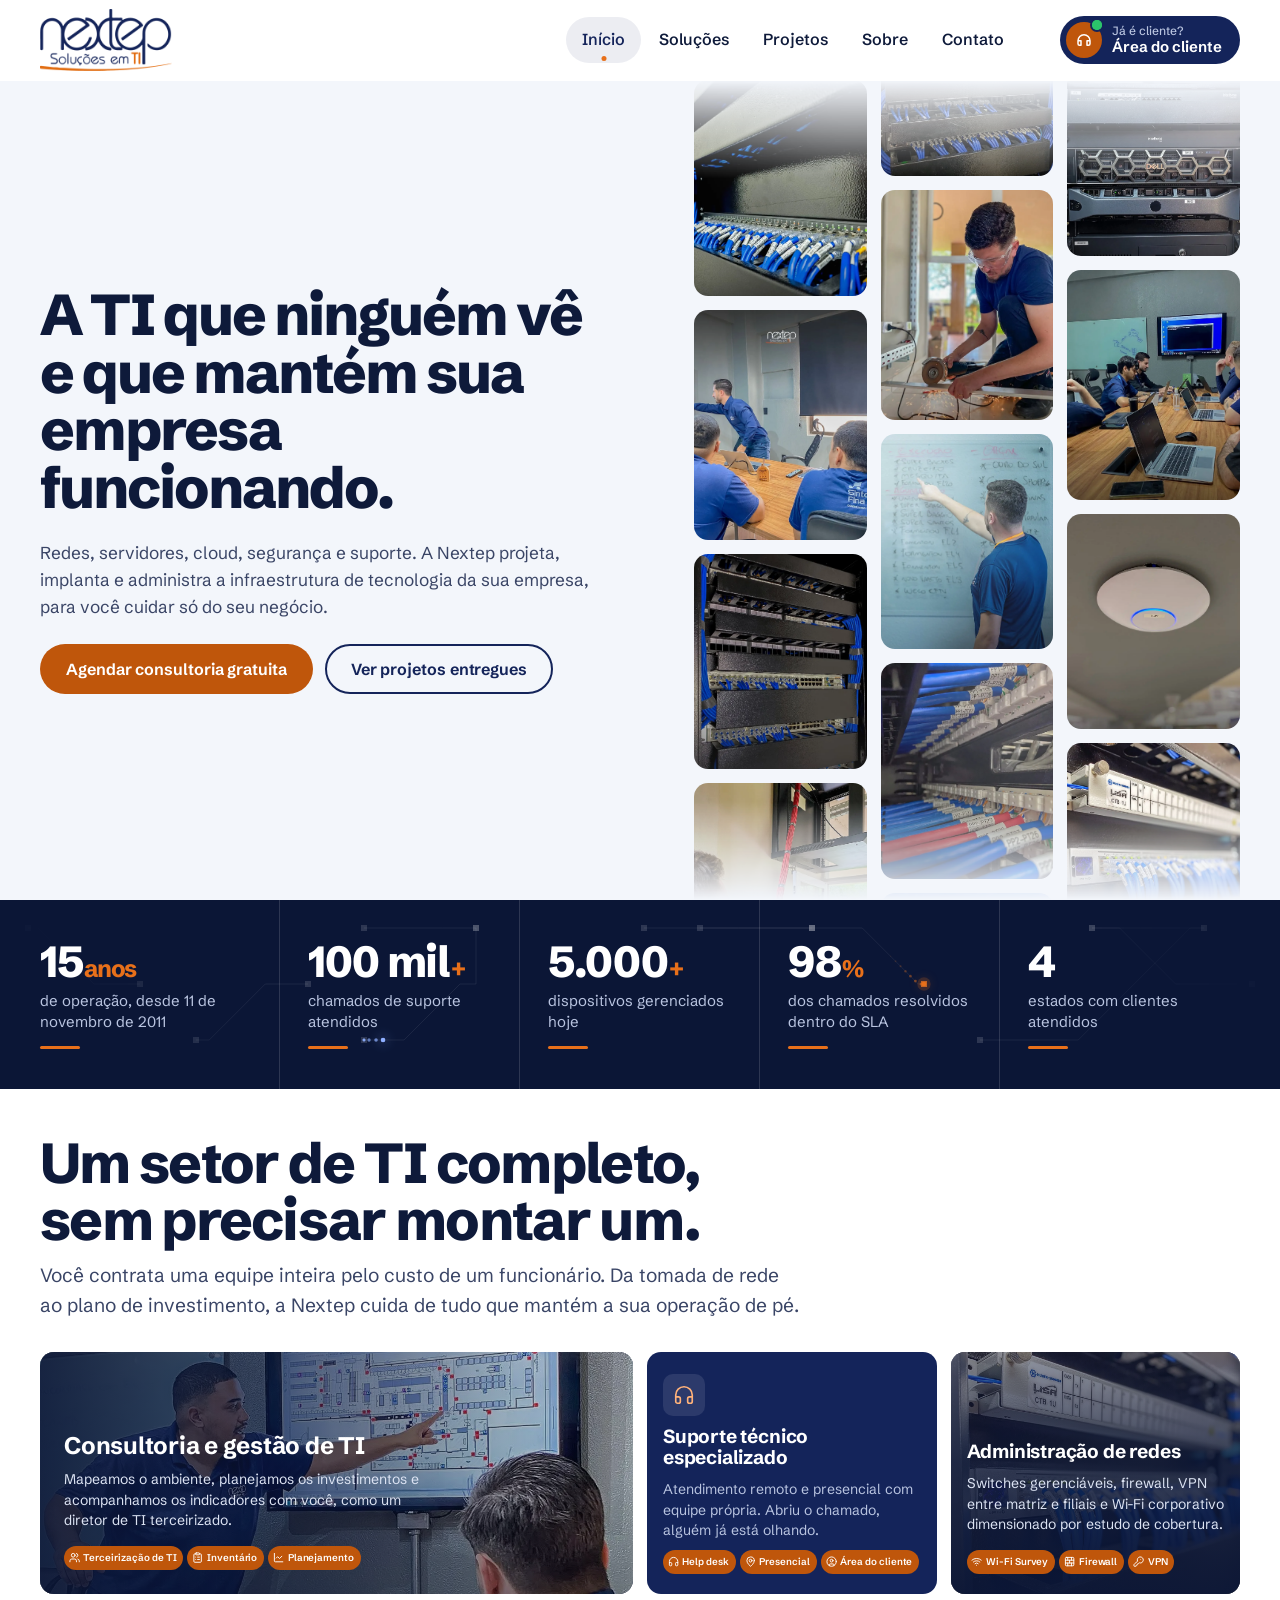
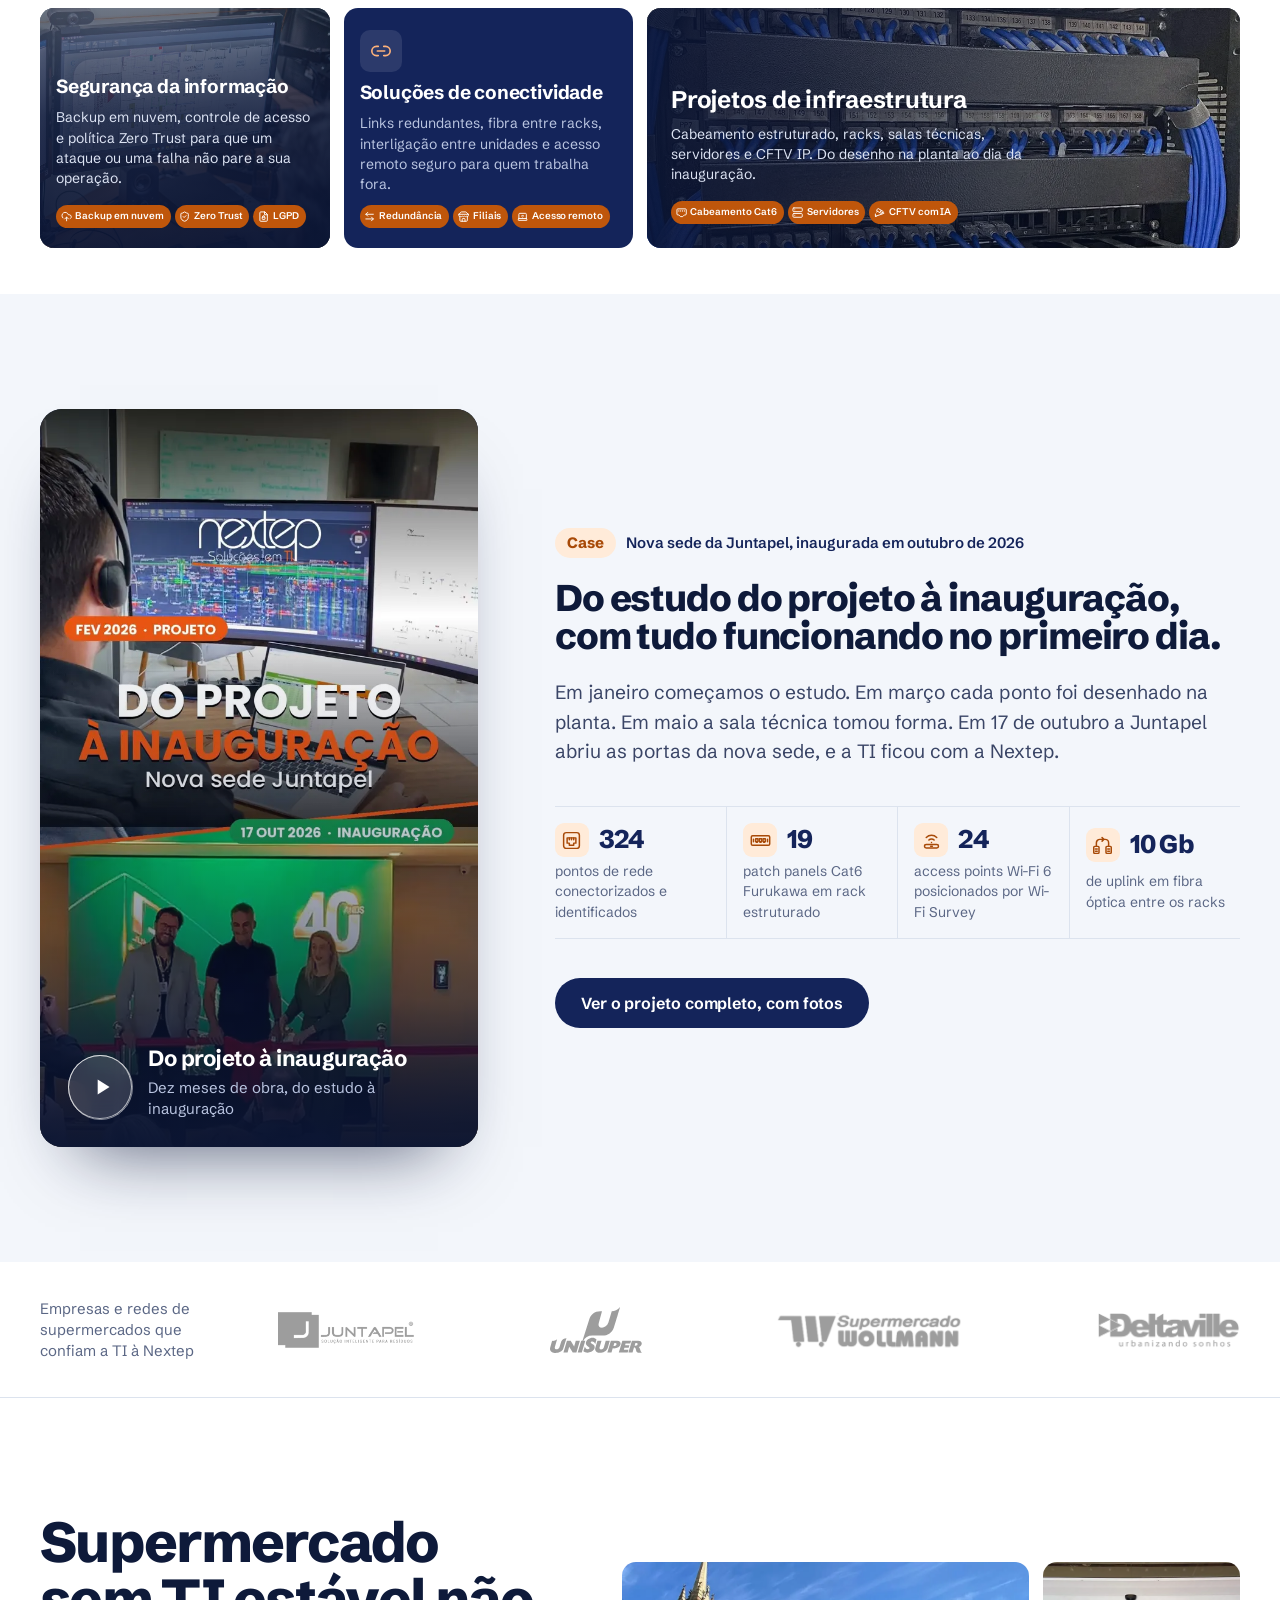
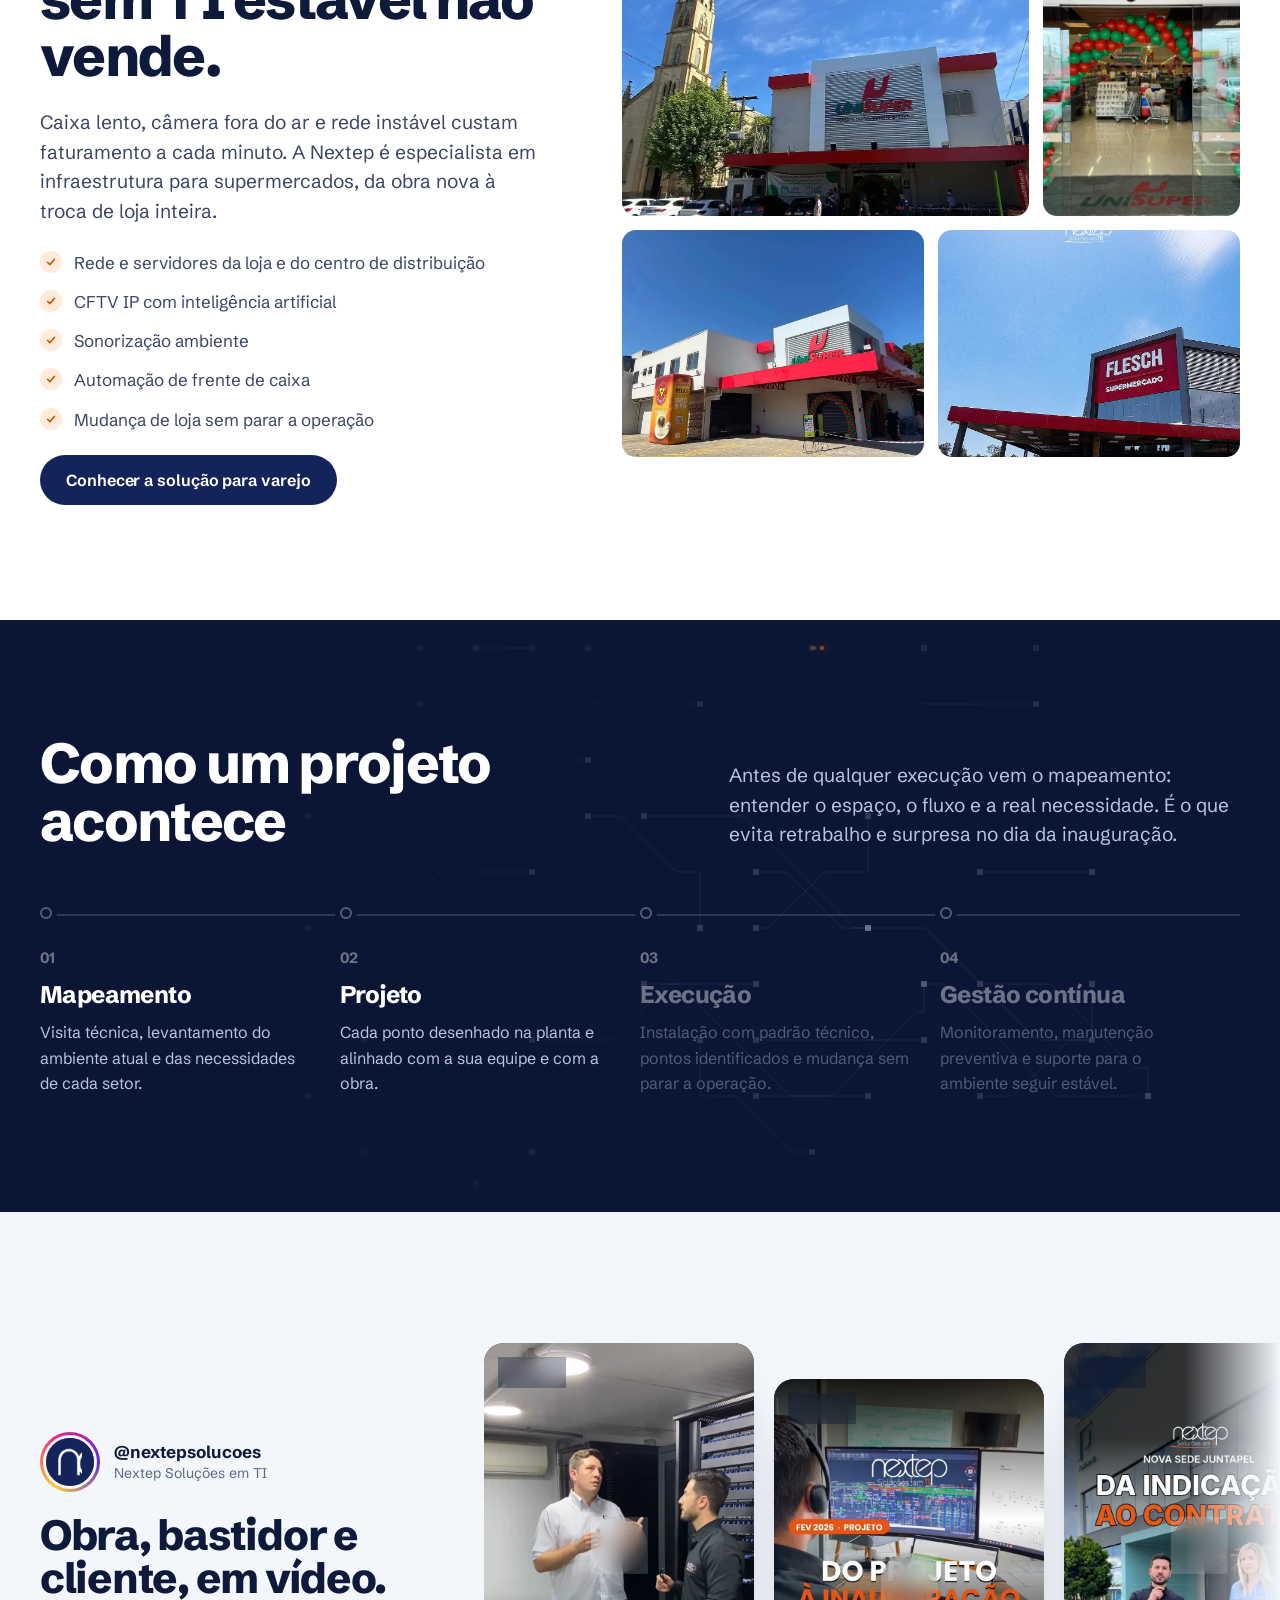
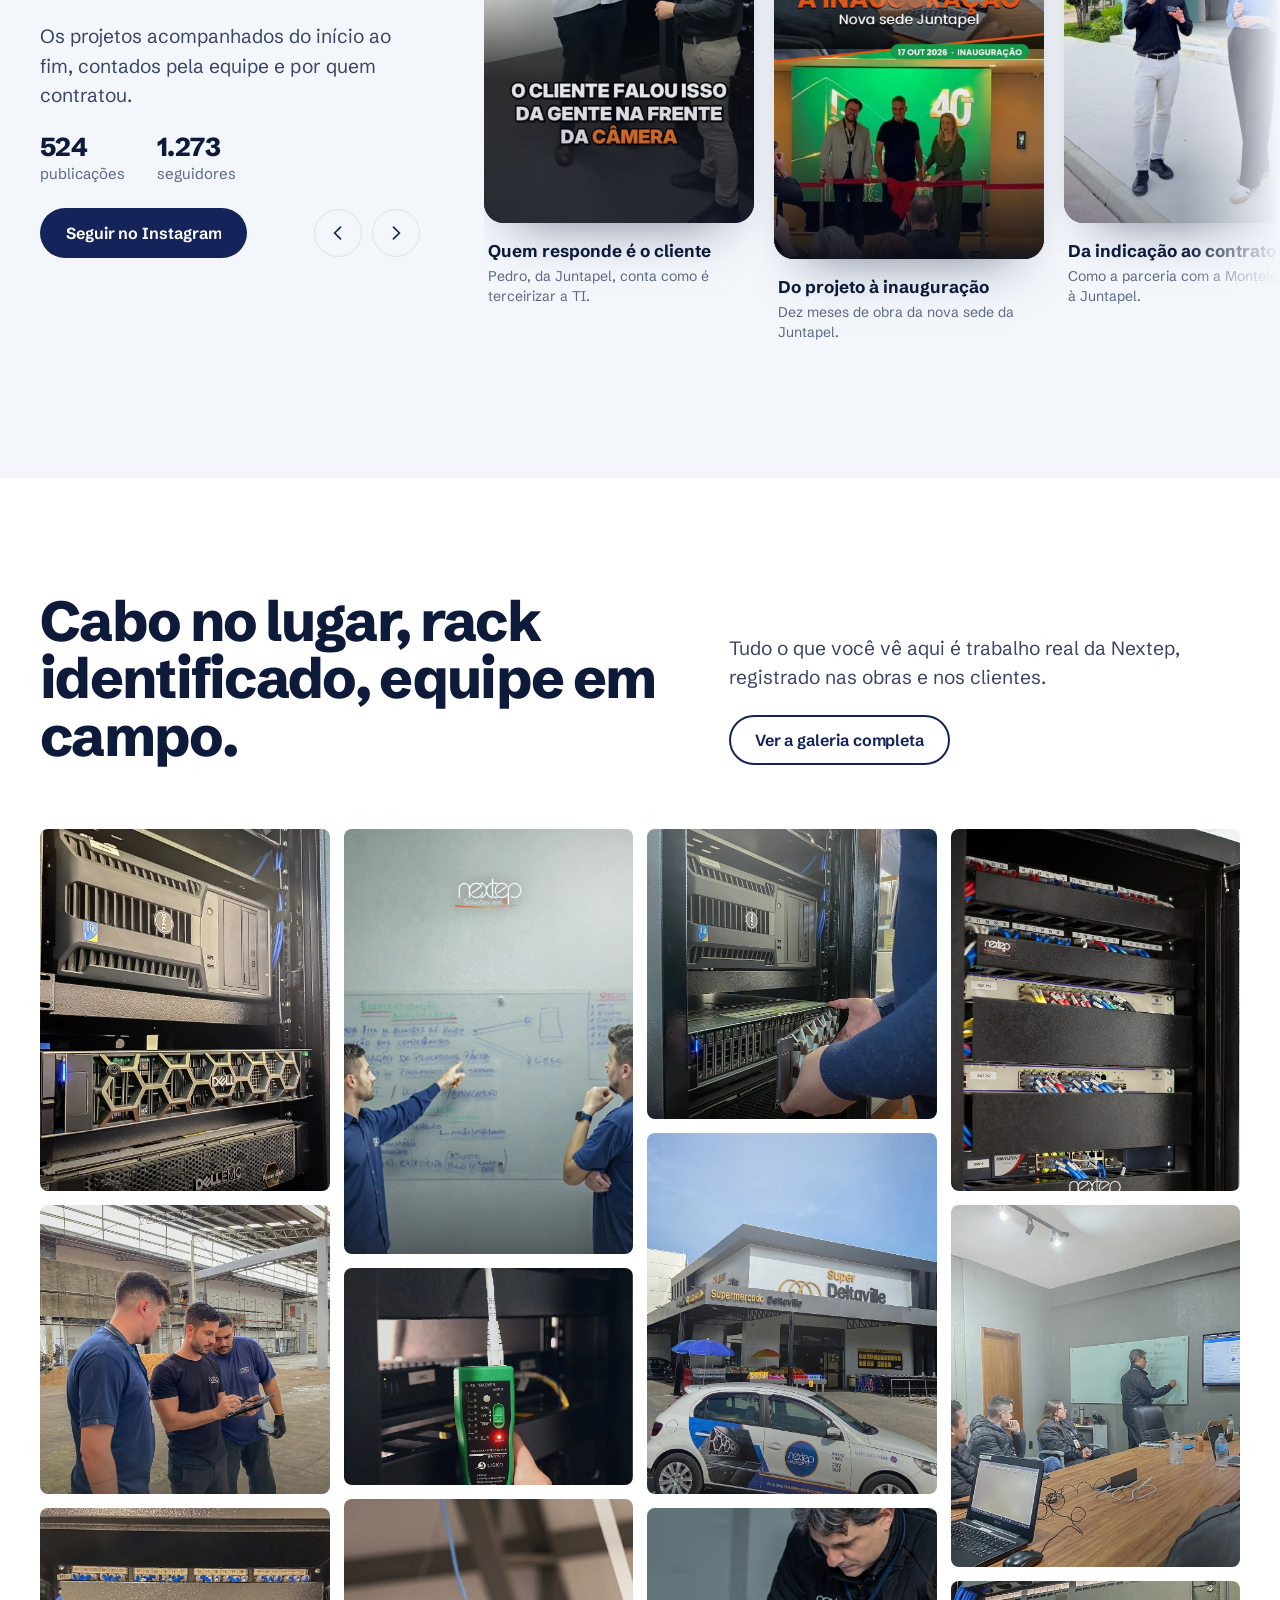
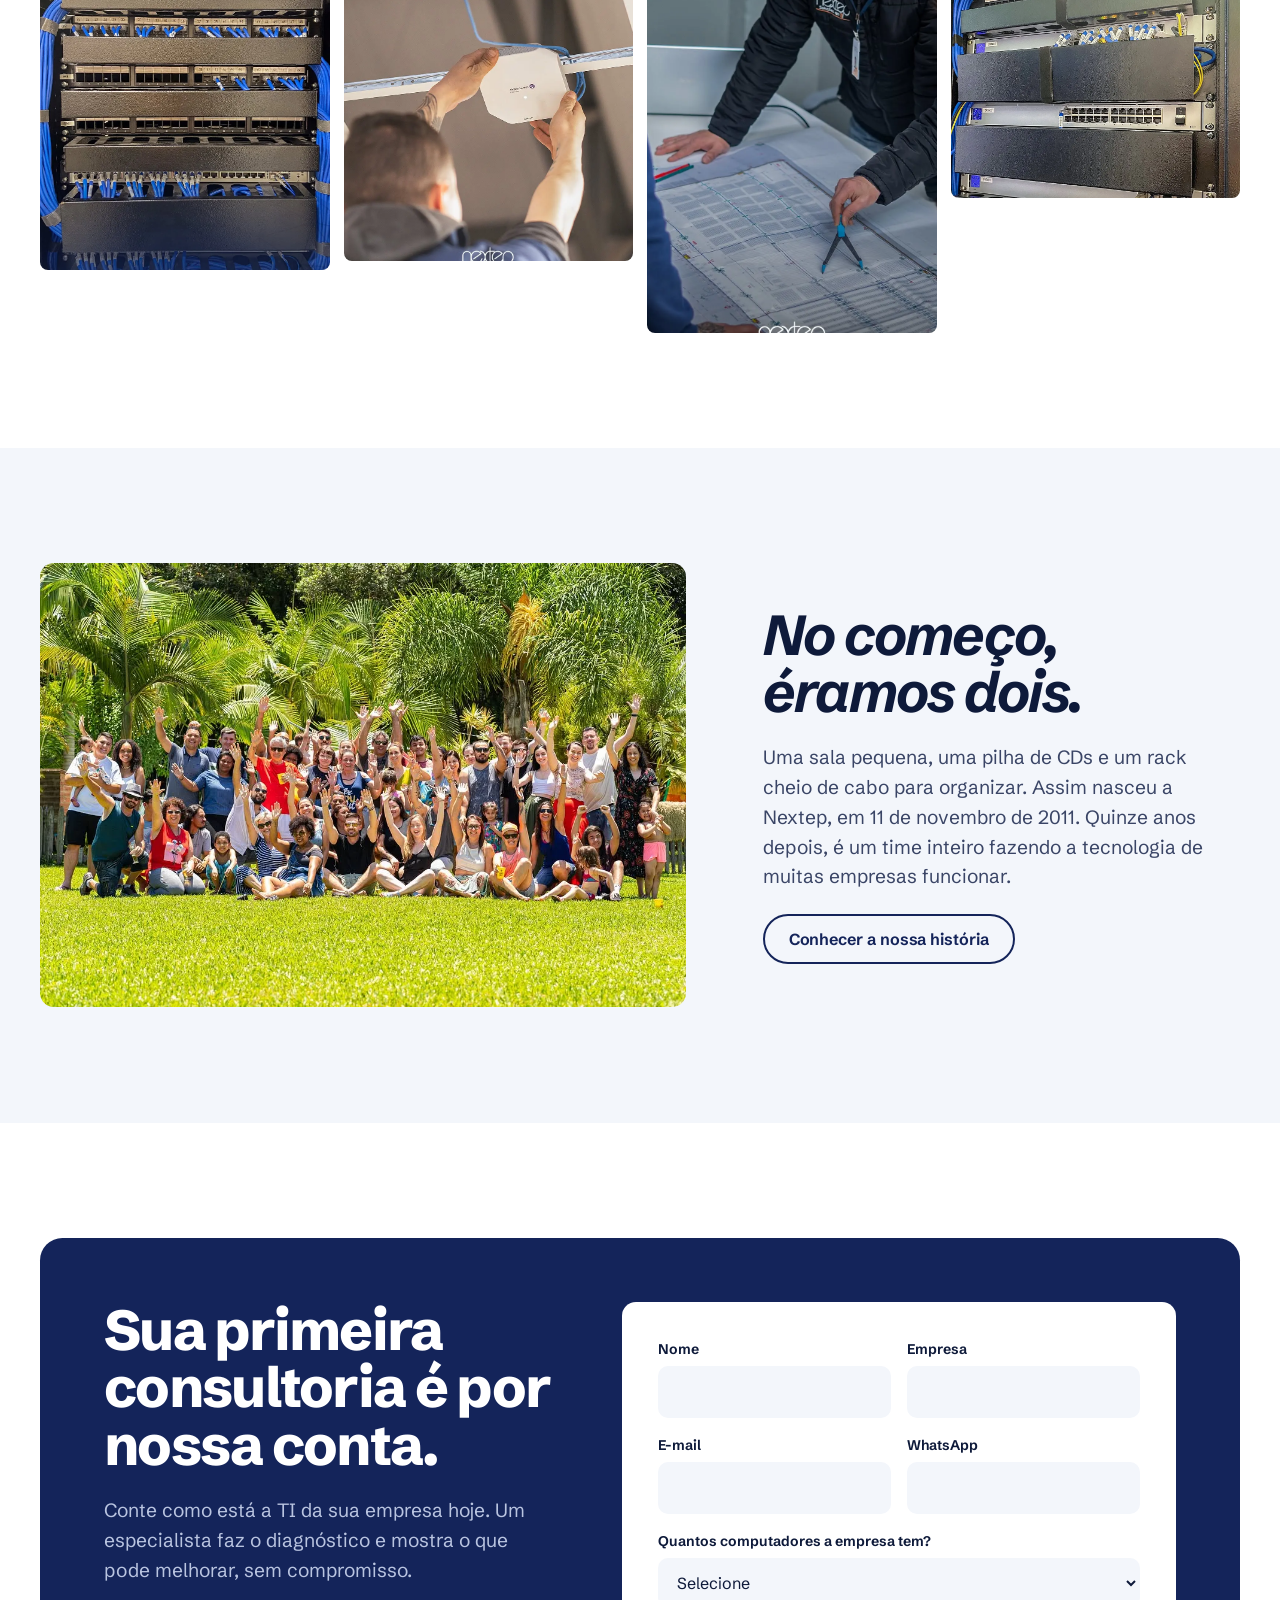
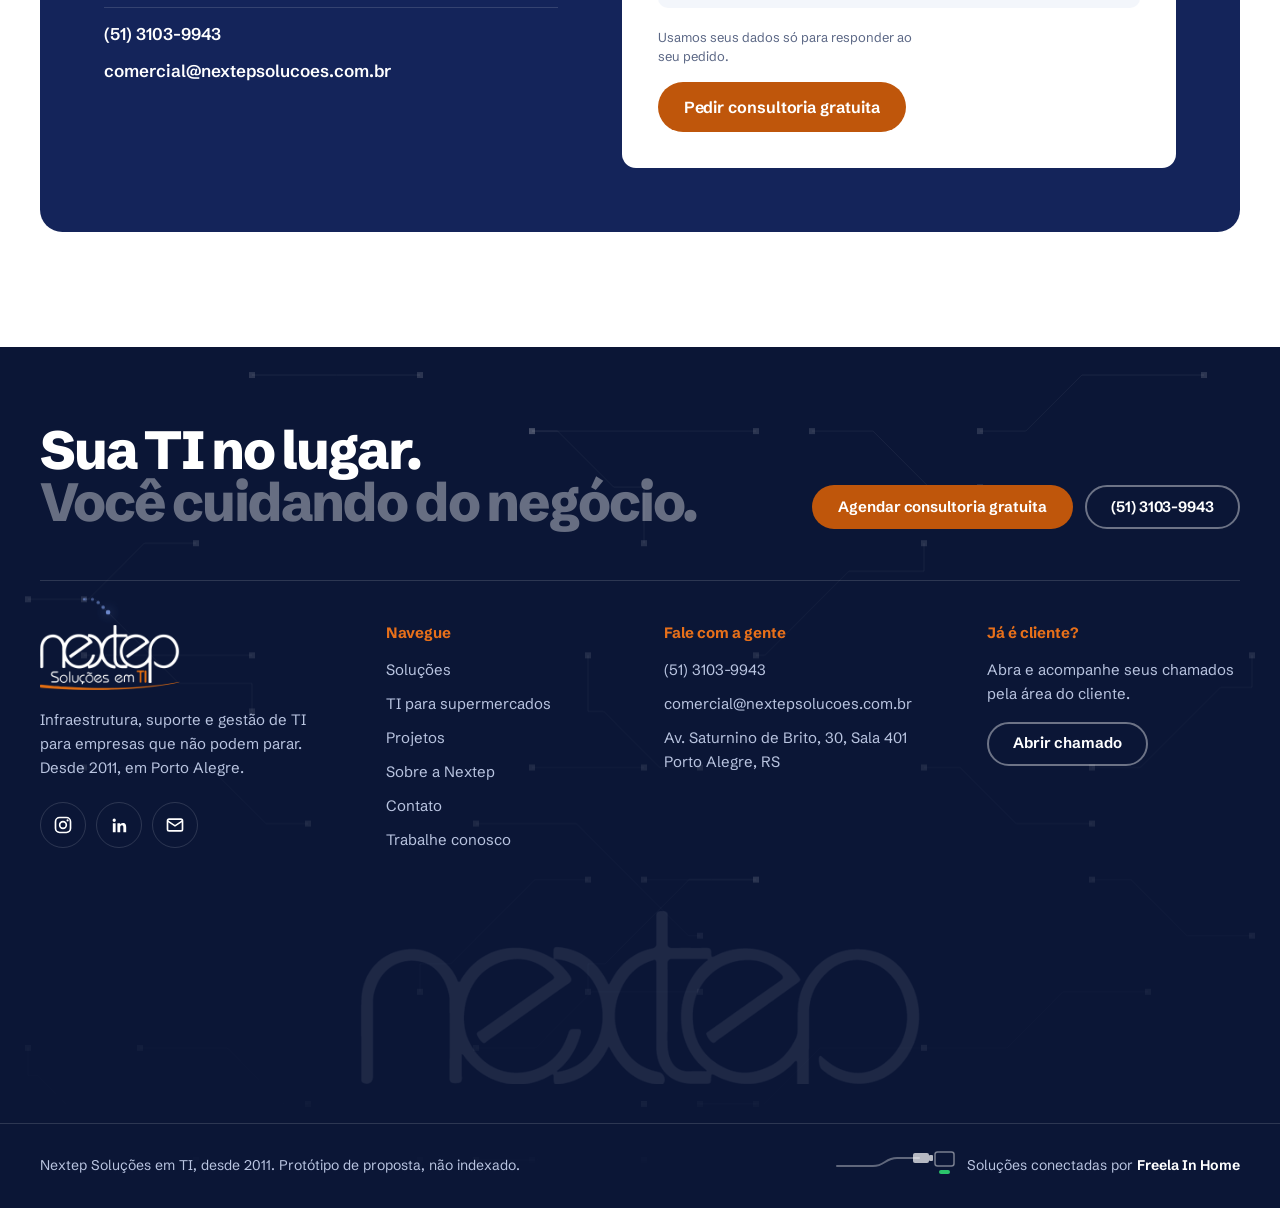
==== commit 6630d70d: "Wordmark do rodapé acima da faixa de assinatura Co-Authored-By: Claude Opus 5.5 <noreply@anthropic.c" ====
--- a/public/index.html
+++ b/public/index.html
@@ -18,9 +18,9 @@
 <link rel="preconnect" href="https://fonts.googleapis.com">
 <link rel="preconnect" href="https://fonts.gstatic.com" crossorigin>
 <link href="https://fonts.googleapis.com/css2?family=Schibsted+Grotesk:ital,wght@0,400..900;1,400..700&display=swap" rel="stylesheet">
-<link rel="stylesheet" href="assets/css/site.css?v=1795051113">
+<link rel="stylesheet" href="assets/css/site.css?v=1795052513">
 <script type="application/ld+json">{"@context":"https://schema.org","@type":"LocalBusiness","name":"Nextep Soluções em TI","url":"https://nextepsolucoes.com.br/","telephone":"+55 51 3103-9943","email":"comercial@nextepsolucoes.com.br","foundingDate":"2011-11-11","address":{"@type":"PostalAddress","streetAddress":"Av. Saturnino de Brito, 30, Sala 401","addressLocality":"Porto Alegre","addressRegion":"RS","addressCountry":"BR"},"sameAs":["https://www.instagram.com/nextepsolucoes/","https://www.linkedin.com/company/nextepsolucoes/"]}</script>
-<script src="assets/js/site.js?v=1795051113" defer></script>
+<script src="assets/js/site.js?v=1795052513" defer></script>
 
 </head>
 <body data-page="home">
@@ -382,6 +382,7 @@
     </div>
   </div>
 
+  <div class="rodape__gigante" aria-hidden="true"><img src="assets/img/logo/wordmark-branco.png" alt="" width="640" height="197" loading="lazy"></div>
   <div class="wrap rodape__base">
     <p>Nextep Soluções em TI, desde 2011. Protótipo de proposta, não indexado.</p>
     <a class="assina" href="https://www.freelainhome.com.br/" target="_blank" rel="noopener" data-assina>
@@ -394,7 +395,6 @@
       <span>Soluções conectadas por <b>Freela In Home</b></span>
     </a>
   </div>
-  <div class="rodape__gigante" aria-hidden="true"><img src="assets/img/logo/wordmark-branco.png" alt="" width="640" height="197" loading="lazy"></div>
 </footer>
 
 <div class="vagasbox" data-vagasbox hidden>
--- a/public/assets/css/site.css
+++ b/public/assets/css/site.css
@@ -962,3 +962,6 @@
 @media (max-width: 600px) {
   .galv { grid-template-columns: minmax(0, 1fr); }
 }
+
+/* v9: wordmark acima da faixa de assinatura (como na EreHost) */
+.rodape__gigante { padding-top: clamp(8px, 1.5vw, 20px); padding-bottom: clamp(24px, 3vw, 40px); }
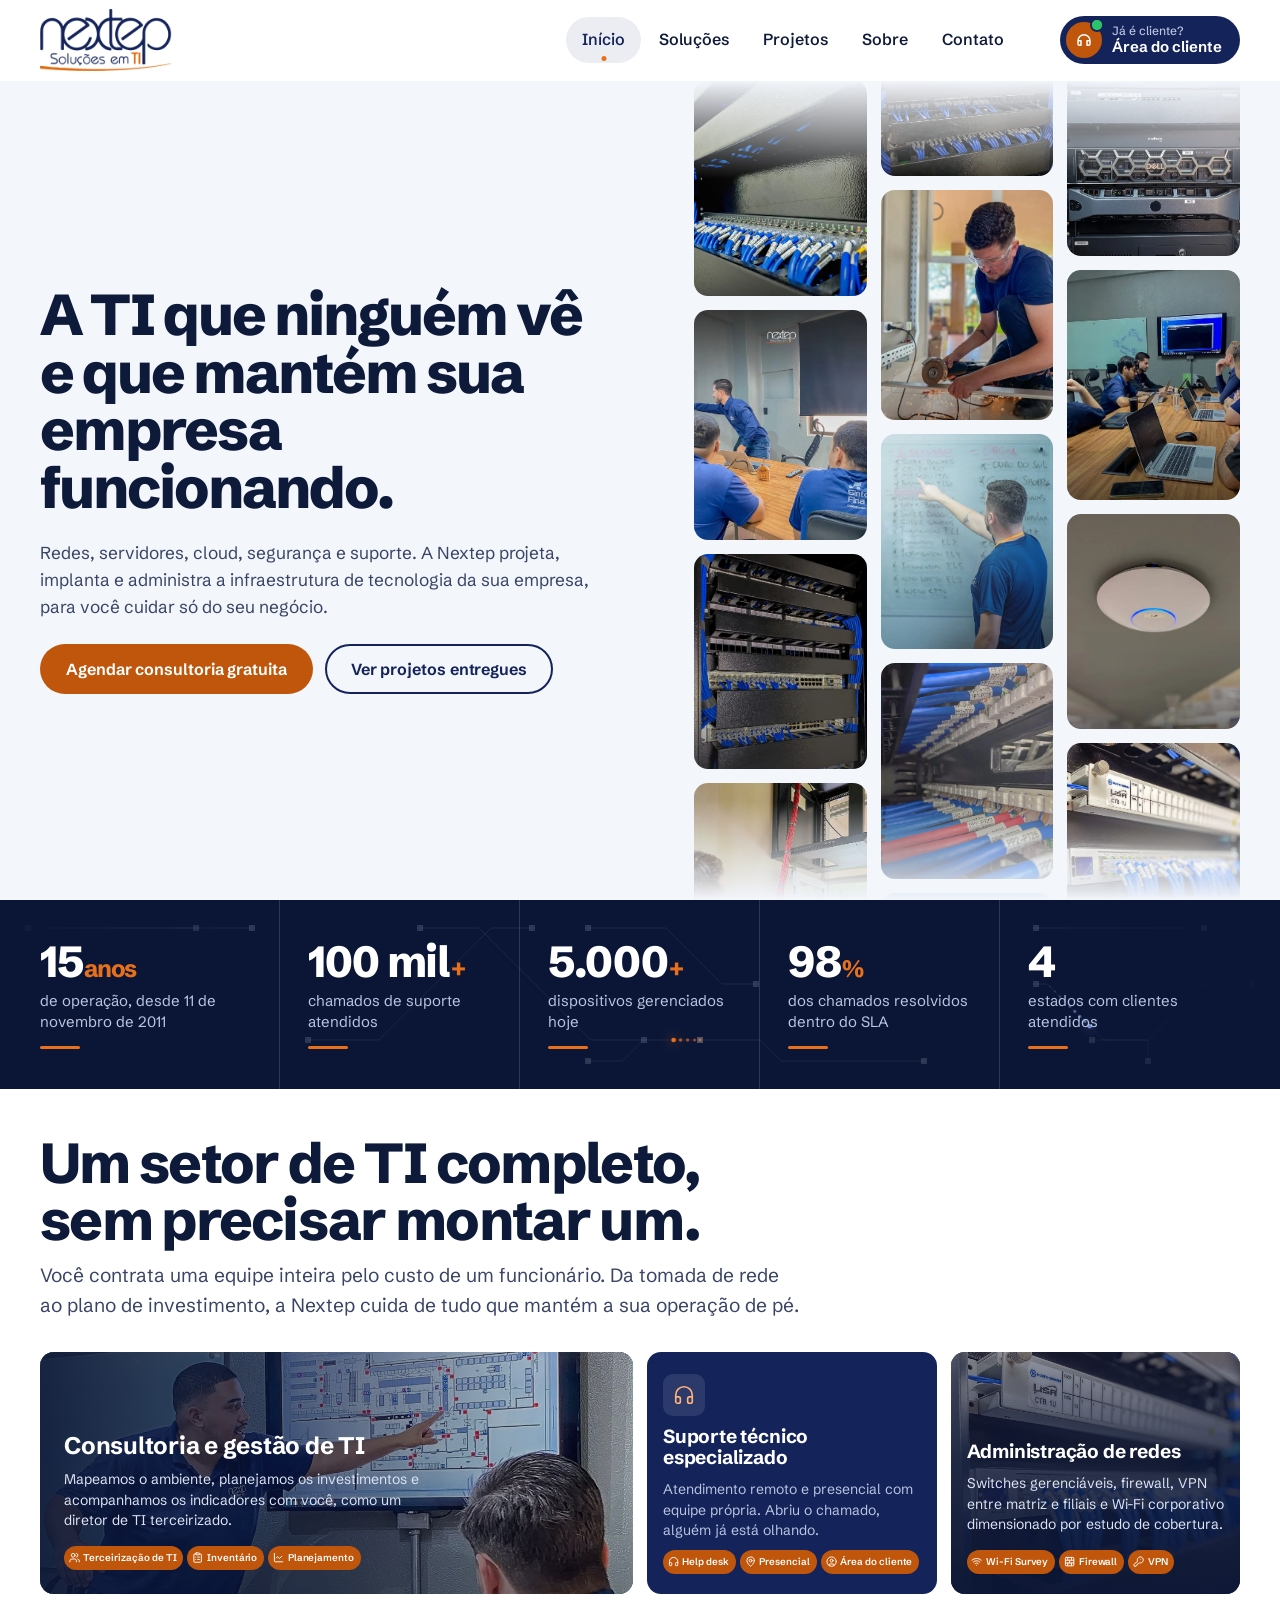
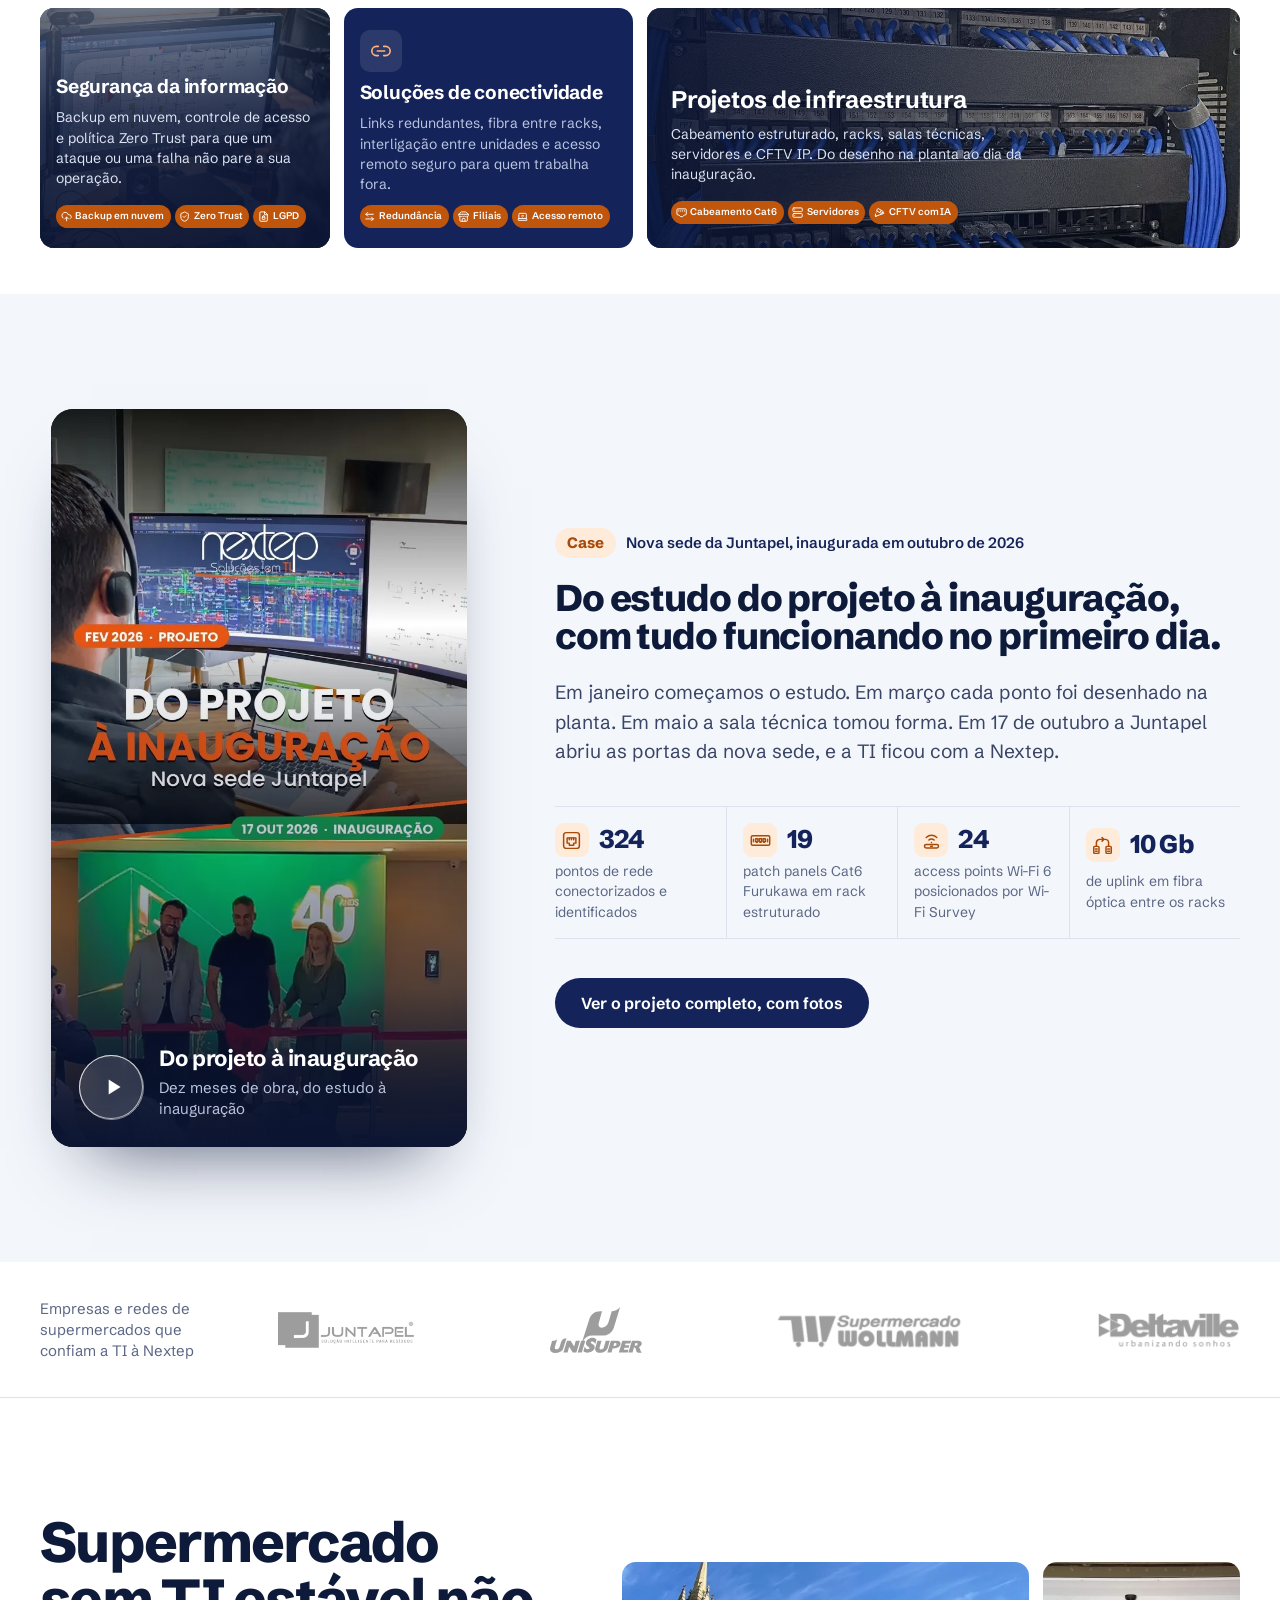
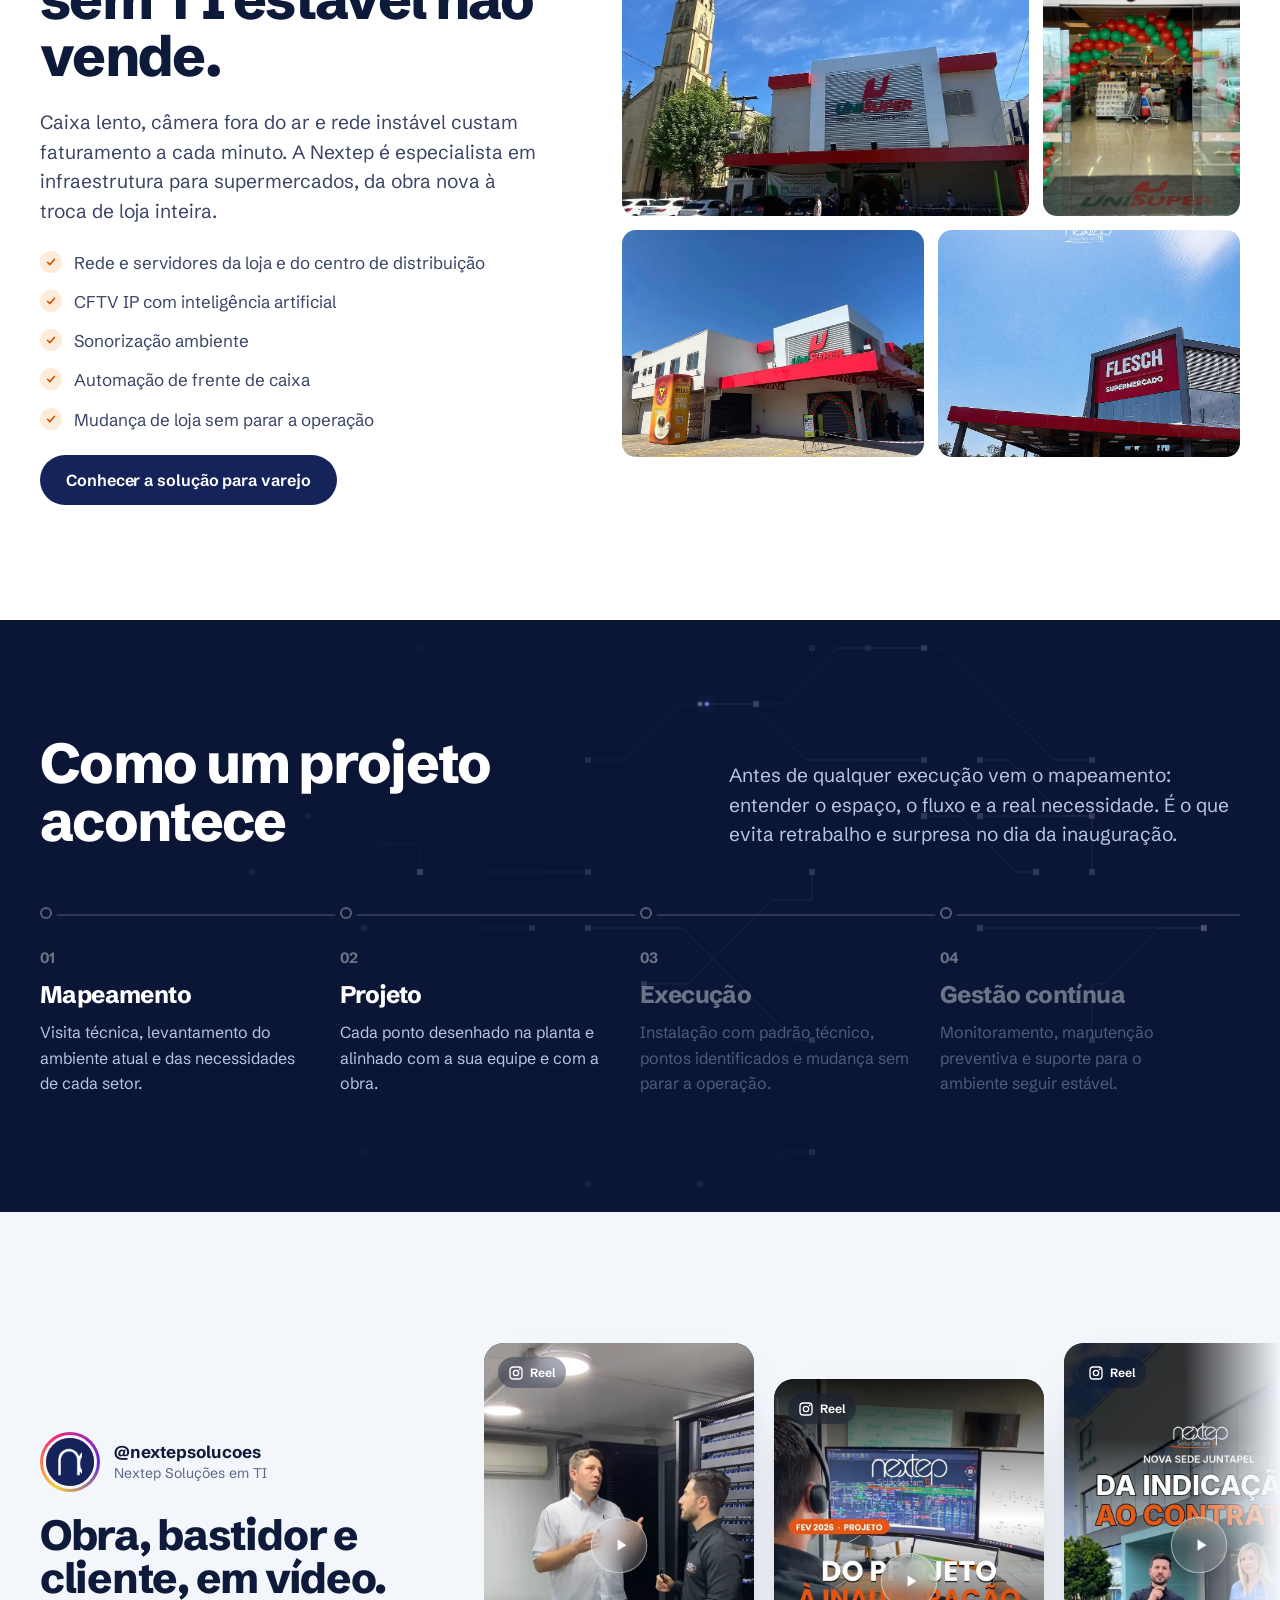
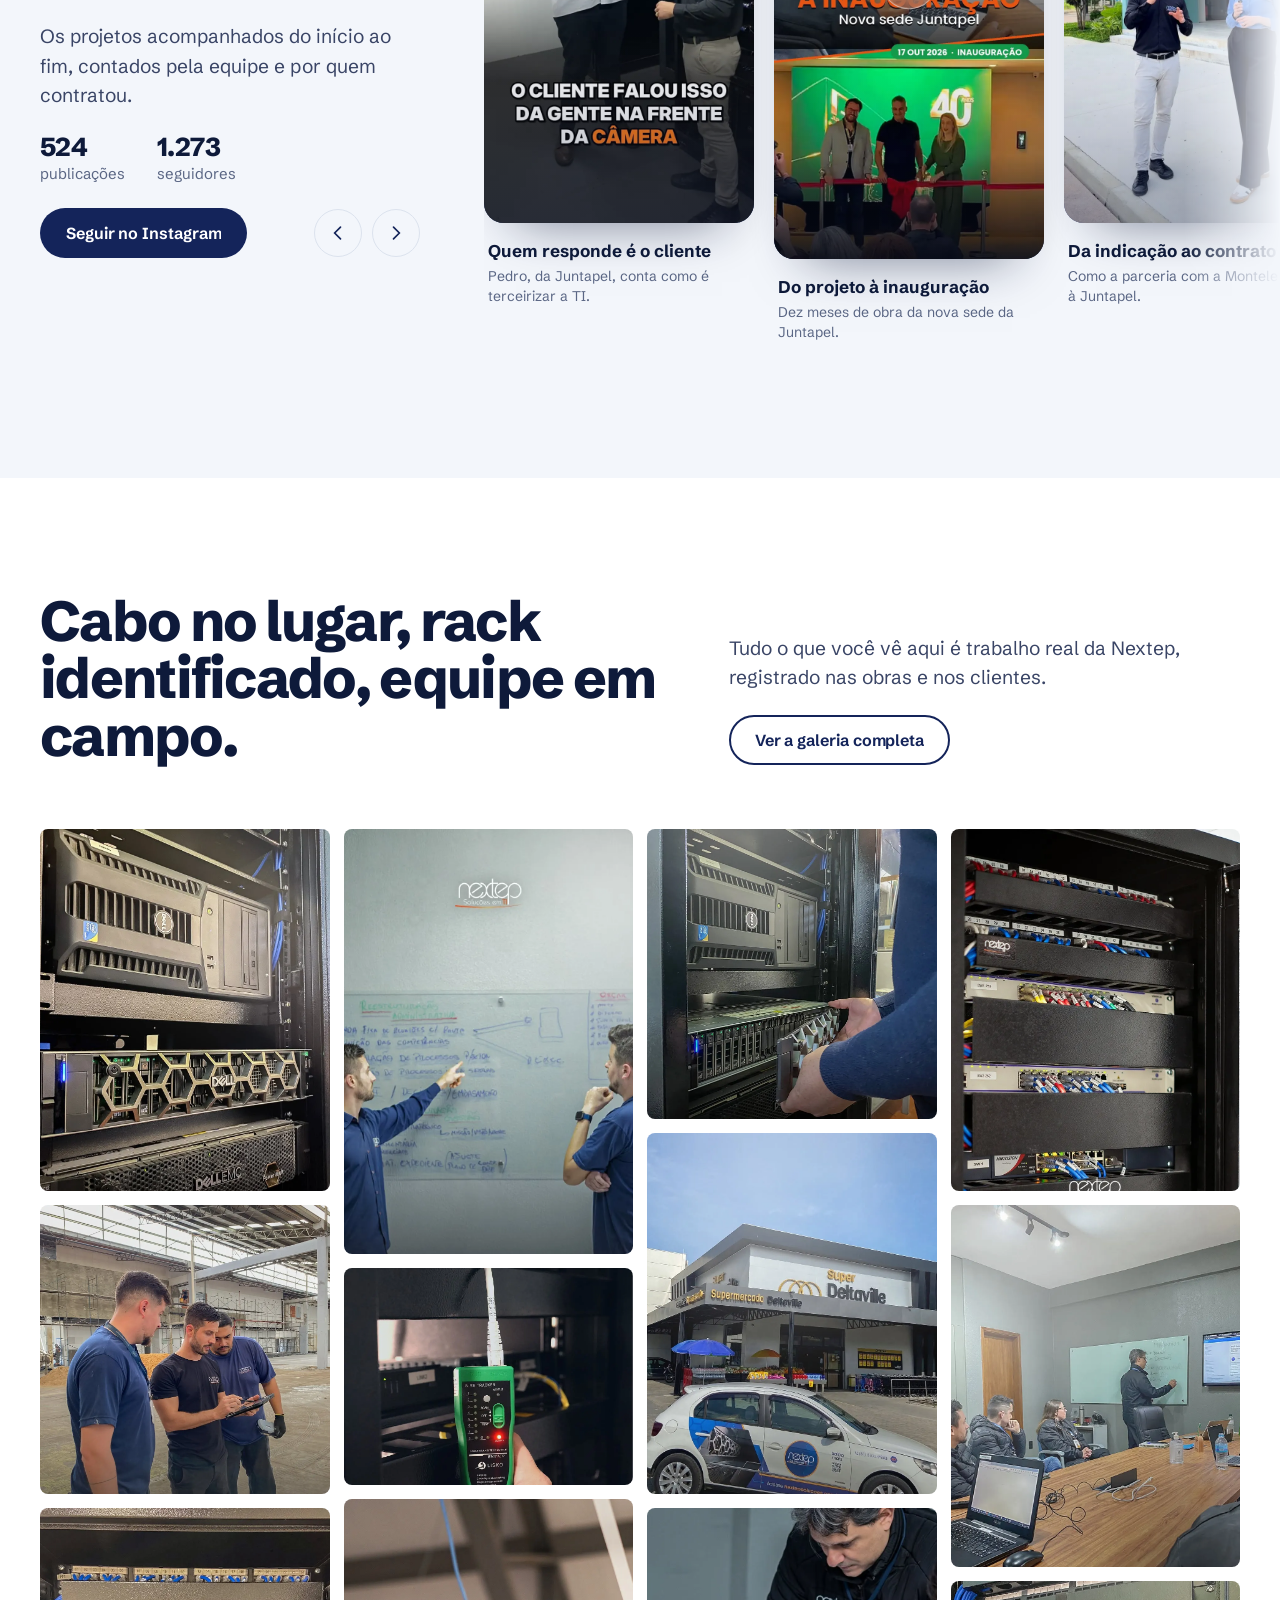
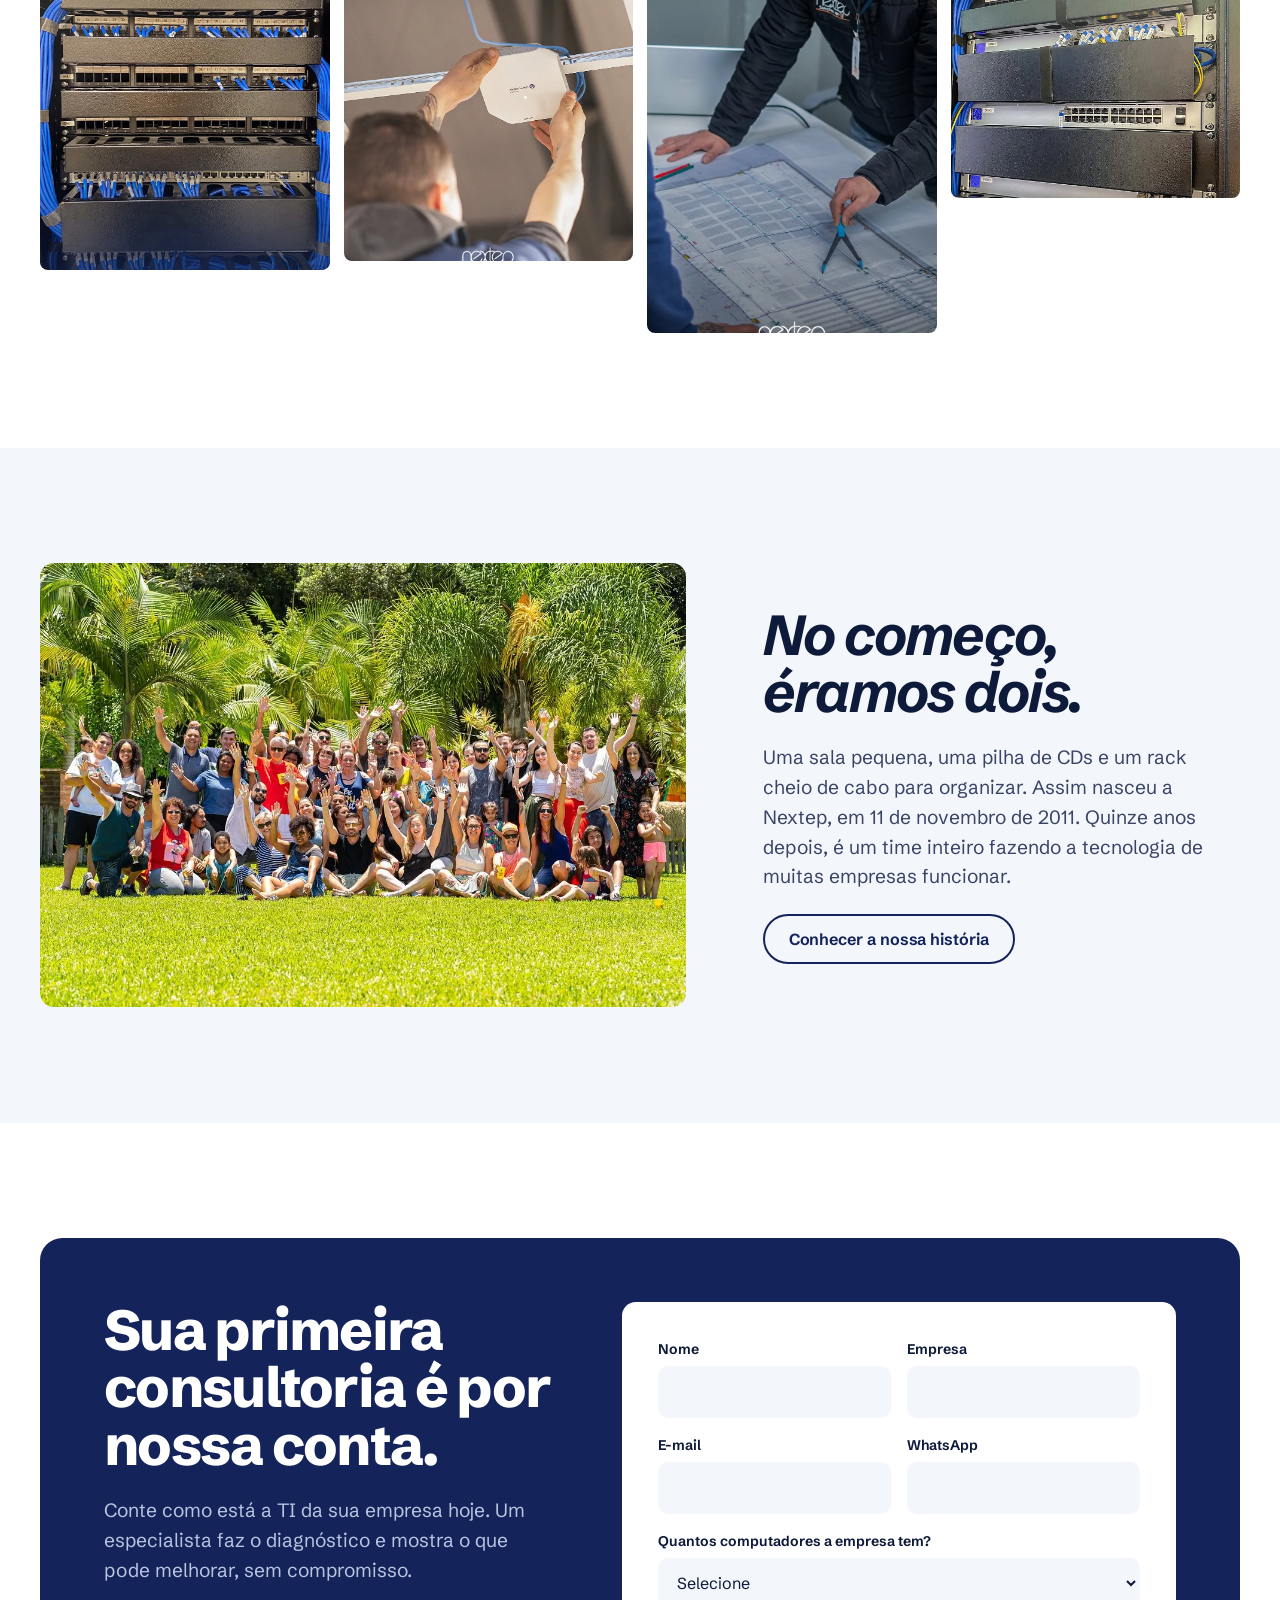
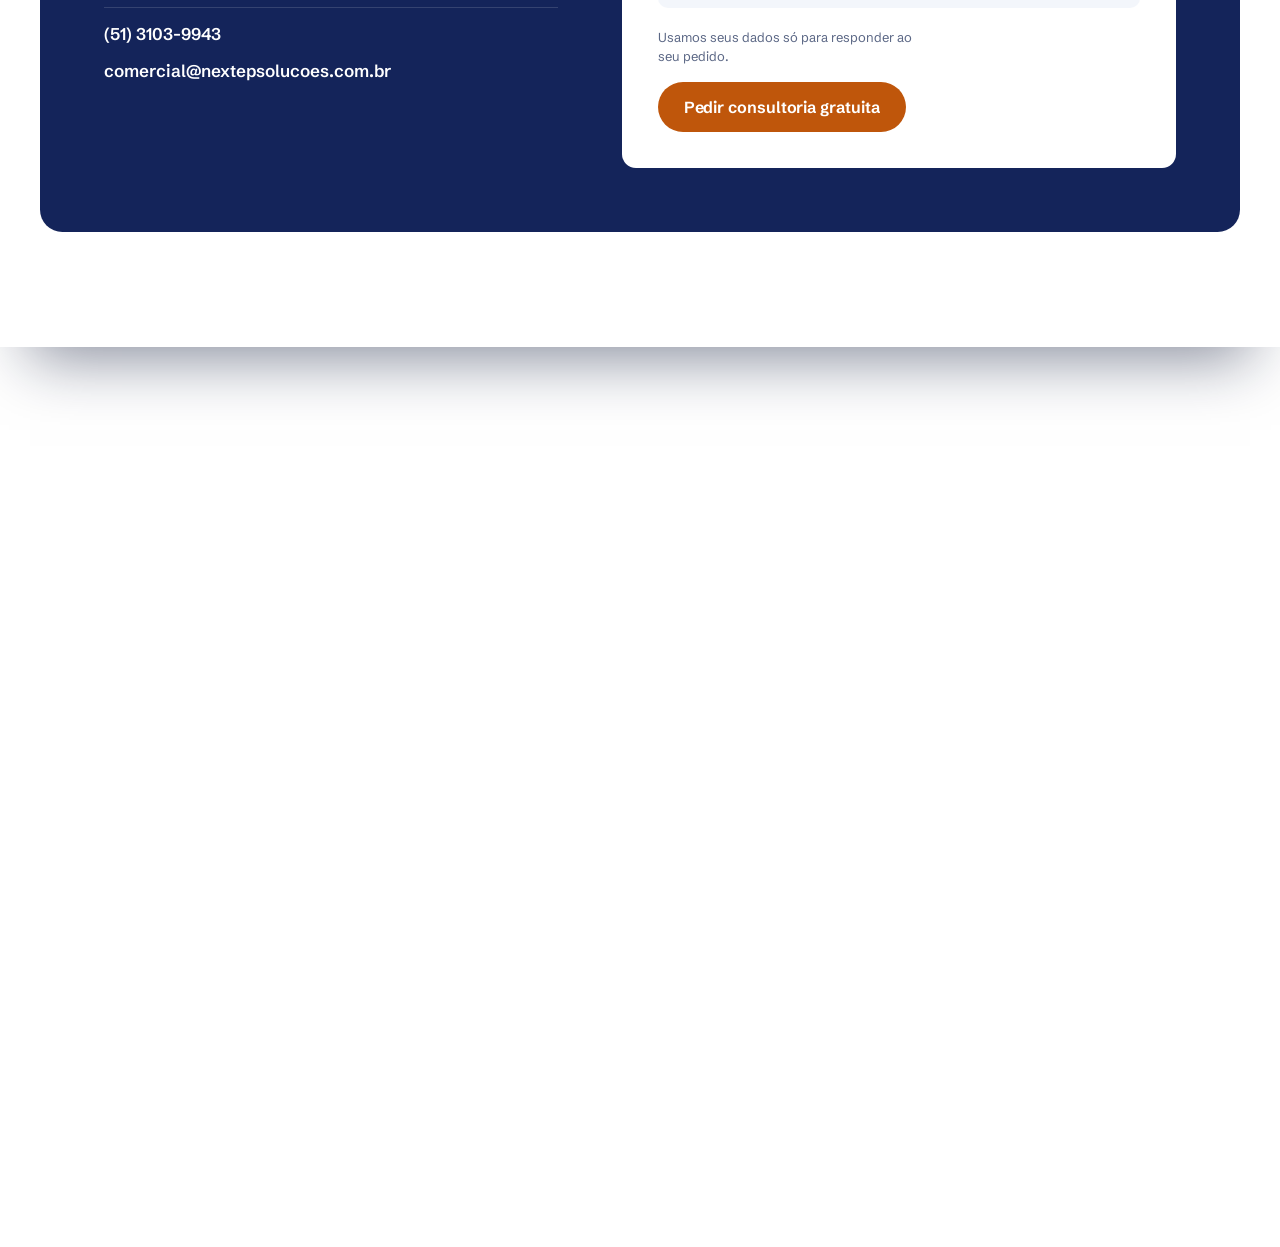
==== commit 81cb5a1a: "Rodapé em tela cheia com logos em SVG e vídeos sempre em 9:16 Rodapé sem a frase e os botões, ocupan" ====
--- a/public/index.html
+++ b/public/index.html
@@ -18,9 +18,9 @@
 <link rel="preconnect" href="https://fonts.googleapis.com">
 <link rel="preconnect" href="https://fonts.gstatic.com" crossorigin>
 <link href="https://fonts.googleapis.com/css2?family=Schibsted+Grotesk:ital,wght@0,400..900;1,400..700&display=swap" rel="stylesheet">
-<link rel="stylesheet" href="assets/css/site.css?v=1795052513">
+<link rel="stylesheet" href="assets/css/site.css?v=1795054158">
 <script type="application/ld+json">{"@context":"https://schema.org","@type":"LocalBusiness","name":"Nextep Soluções em TI","url":"https://nextepsolucoes.com.br/","telephone":"+55 51 3103-9943","email":"comercial@nextepsolucoes.com.br","foundingDate":"2011-11-11","address":{"@type":"PostalAddress","streetAddress":"Av. Saturnino de Brito, 30, Sala 401","addressLocality":"Porto Alegre","addressRegion":"RS","addressCountry":"BR"},"sameAs":["https://www.instagram.com/nextepsolucoes/","https://www.linkedin.com/company/nextepsolucoes/"]}</script>
-<script src="assets/js/site.js?v=1795052513" defer></script>
+<script src="assets/js/site.js?v=1795054158" defer></script>
 
 </head>
 <body data-page="home">
@@ -331,17 +331,10 @@
 <footer class="rodape" data-rodape>
   <canvas class="rede" data-rede aria-hidden="true"></canvas>
   <div class="wrap">
-    <div class="rodape__cta">
-      <h2 class="rodape__frase">Sua TI no lugar.<br><span>Você cuidando do negócio.</span></h2>
-      <div class="rodape__cta-acoes">
-        <a class="btn btn--laranja" href="contato#consultoria">Agendar consultoria gratuita</a>
-        <a class="btn btn--linha-clara" href="tel:+555131039943">(51) 3103-9943</a>
-      </div>
-    </div>
 
     <div class="rodape__grid">
       <div class="rodape__marca">
-        <img src="assets/img/logo/logo-branco.png" alt="Nextep Soluções em TI" width="150" height="70" loading="lazy">
+        <img src="assets/img/logo/logo-branco.svg" alt="Nextep Soluções em TI" width="190" height="88" loading="lazy">
         <p>Infraestrutura, suporte e gestão de TI para empresas que não podem parar. Desde 2011, em Porto Alegre.</p>
         <ul class="rodape__redes" aria-label="Redes sociais">
           <li><a href="https://www.instagram.com/nextepsolucoes/" target="_blank" rel="noopener" aria-label="Instagram da Nextep">
@@ -382,7 +375,7 @@
     </div>
   </div>
 
-  <div class="rodape__gigante" aria-hidden="true"><img src="assets/img/logo/wordmark-branco.png" alt="" width="640" height="197" loading="lazy"></div>
+  <div class="rodape__gigante" aria-hidden="true"><img src="assets/img/logo/wordmark-branco.svg" alt="" width="636" height="197" loading="lazy"></div>
   <div class="wrap rodape__base">
     <p>Nextep Soluções em TI, desde 2011. Protótipo de proposta, não indexado.</p>
     <a class="assina" href="https://www.freelainhome.com.br/" target="_blank" rel="noopener" data-assina>
--- a/public/assets/css/site.css
+++ b/public/assets/css/site.css
@@ -965,3 +965,15 @@
 
 /* v9: wordmark acima da faixa de assinatura (como na EreHost) */
 .rodape__gigante { padding-top: clamp(8px, 1.5vw, 20px); padding-bottom: clamp(24px, 3vw, 40px); }
+
+/* ===== v10: rodapé sem a frase/CTA, ocupando a tela inteira; logos em SVG ===== */
+.rodape { min-height: 100vh; min-height: 100svh; display: flex; flex-direction: column; padding-top: clamp(64px, 7vw, 104px); }
+.rodape > .wrap:first-of-type { flex: none; }
+.rodape__gigante { flex: 1; align-items: center; padding-top: clamp(16px, 3vw, 40px); padding-bottom: clamp(24px, 3vw, 48px); }
+.rodape__gigante img { width: min(860px, 100%); opacity: .09; }
+.rodape__marca img { width: 190px; height: auto; }
+
+/* ===== v11: caixas de vídeo sempre em 9:16, sem faixas laterais ===== */
+.video { width: min(100%, calc(min(82svh, 760px) * 9 / 16)); max-height: none; height: auto; aspect-ratio: 9 / 16; }
+.video > video, .reelbox__frame video, .galv__palco video, .galv.is-tocando .galv__palco video { object-fit: cover; }
+.reelbox__caixa { width: min(100%, calc((100svh - 110px) * 9 / 16), 440px); height: auto; aspect-ratio: 9 / 16; }
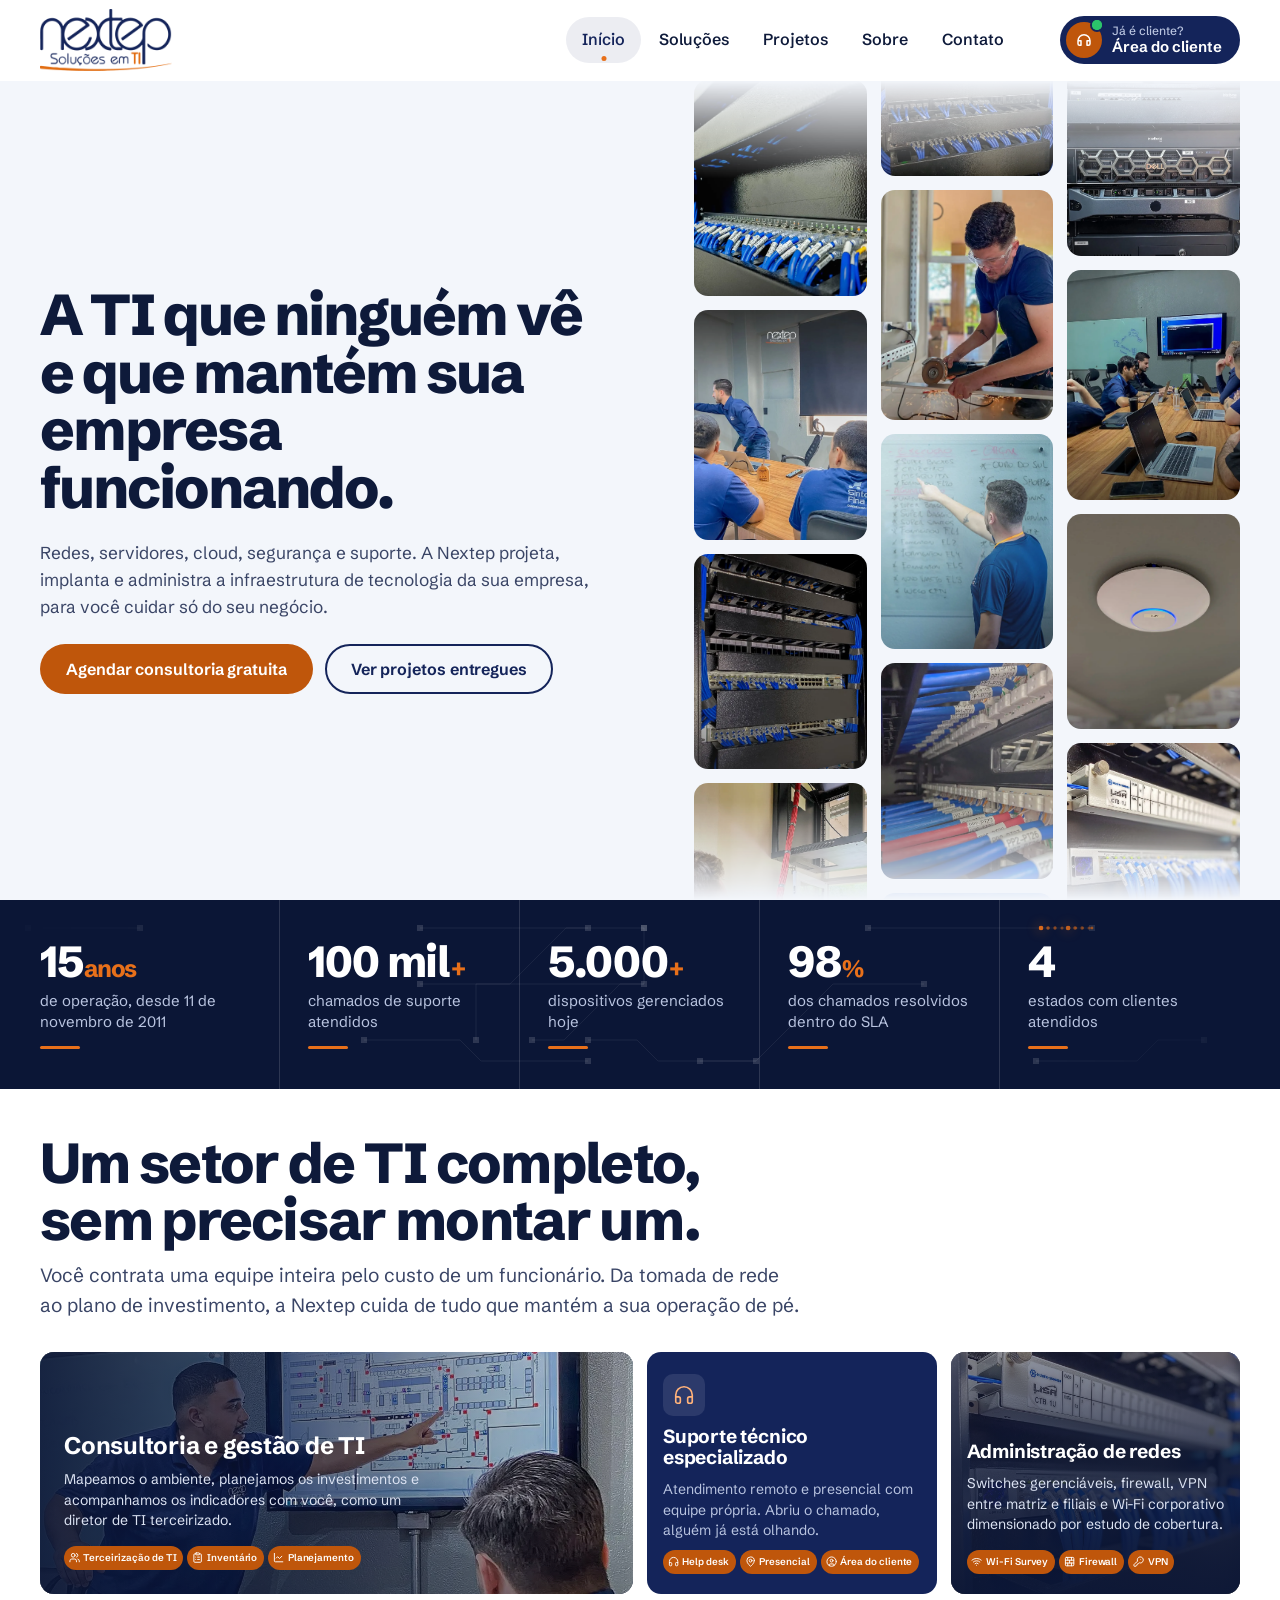
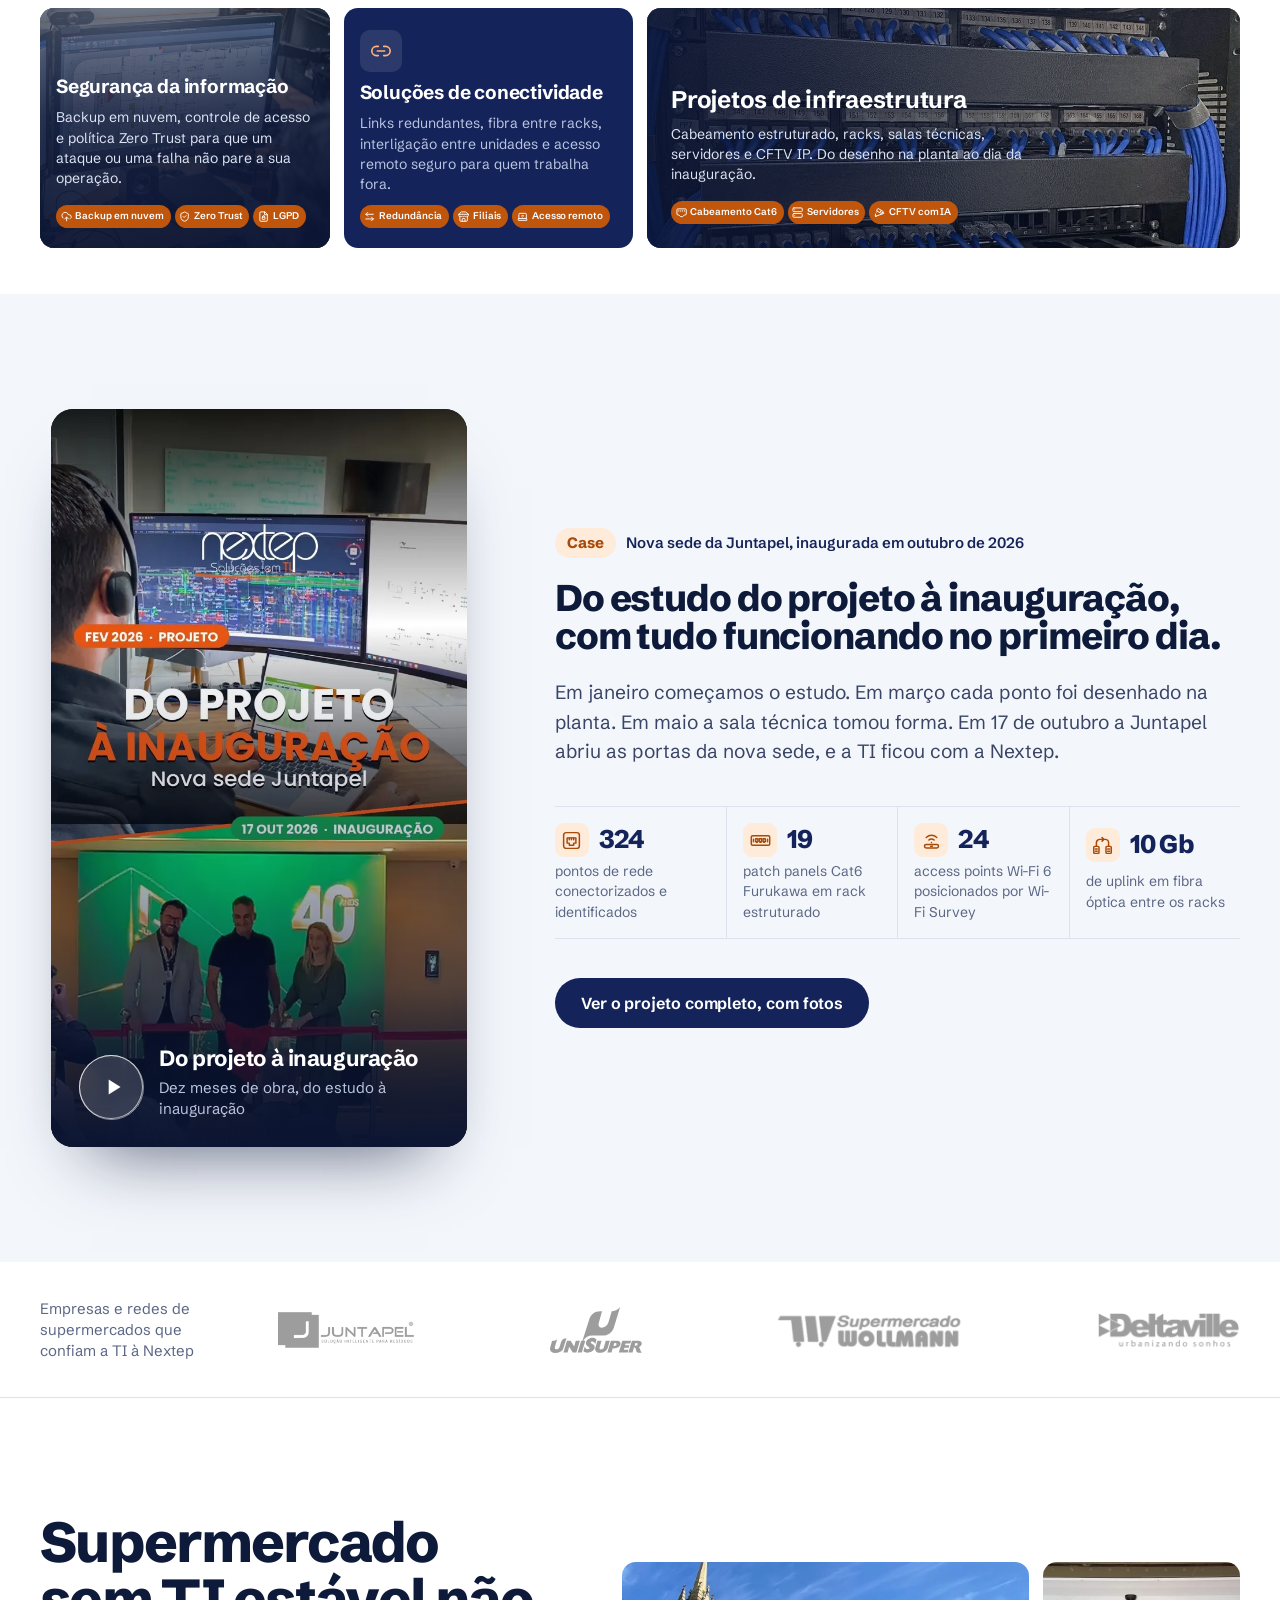
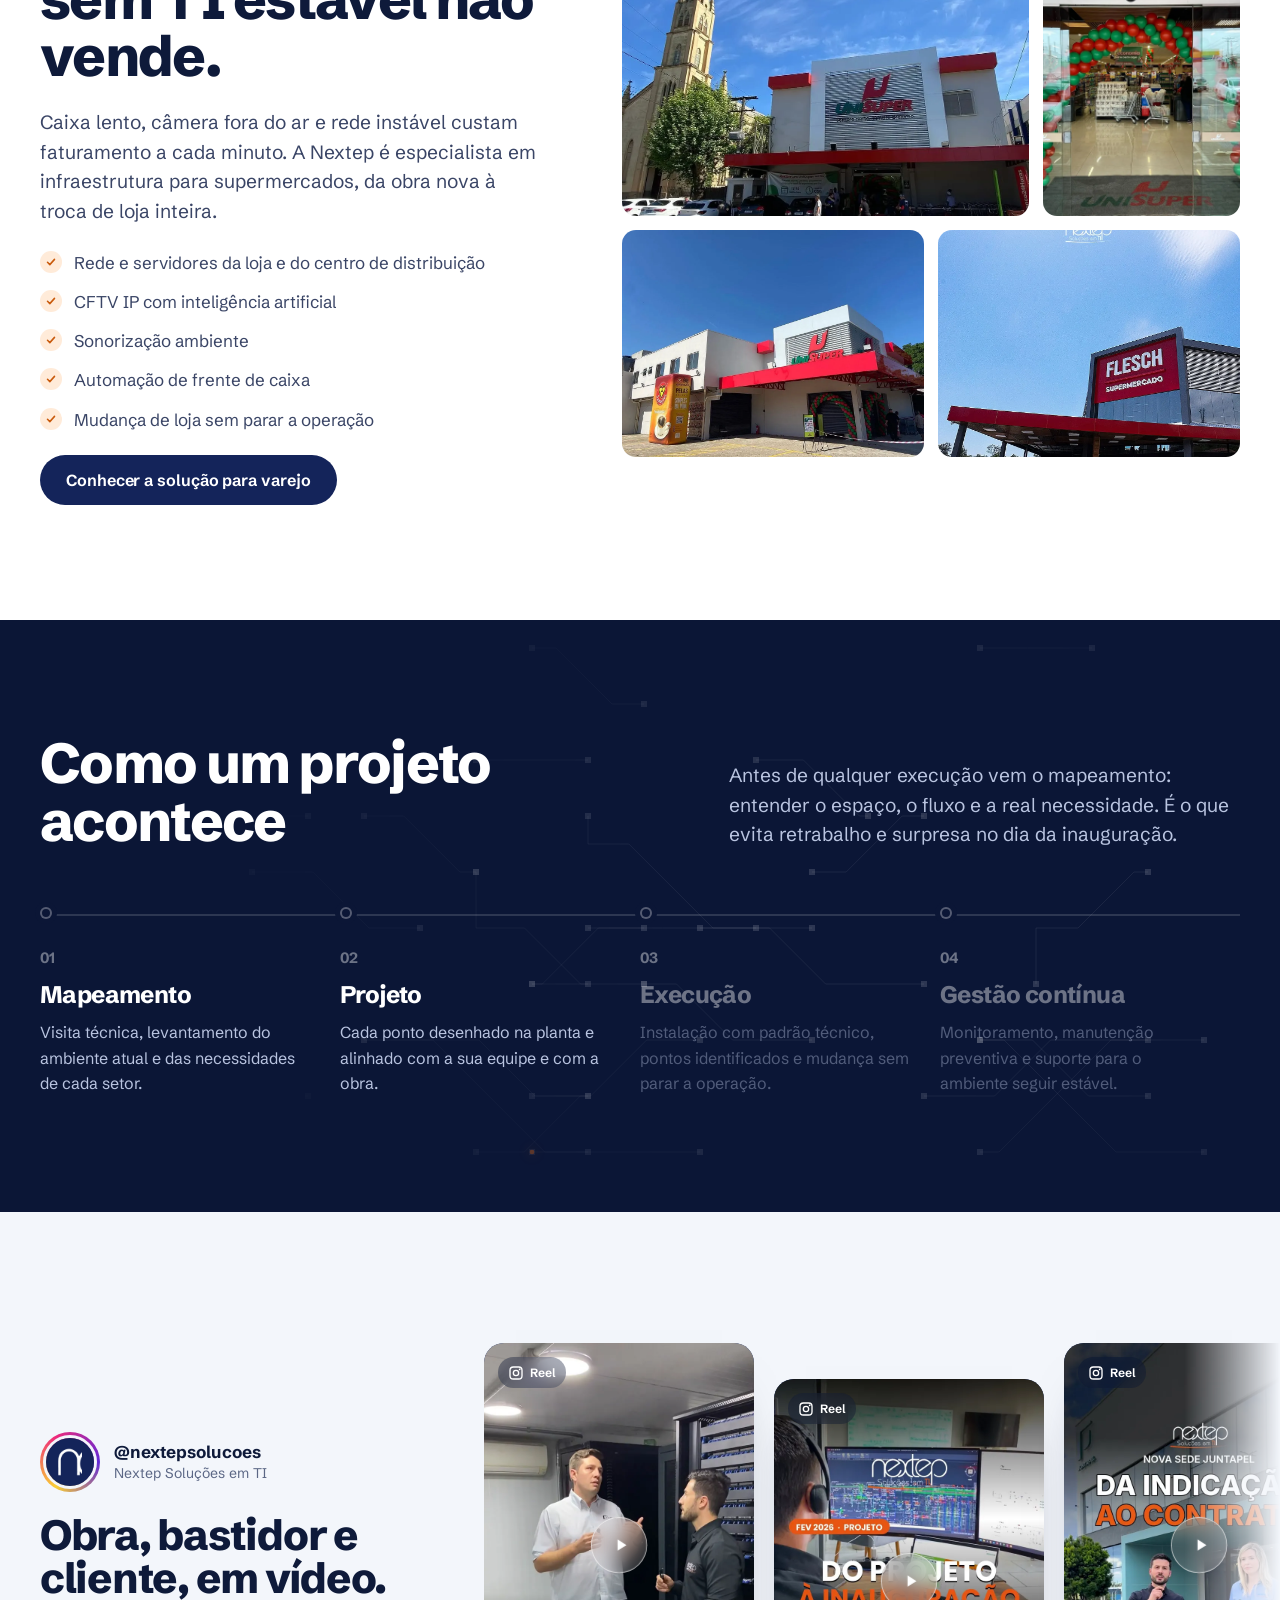
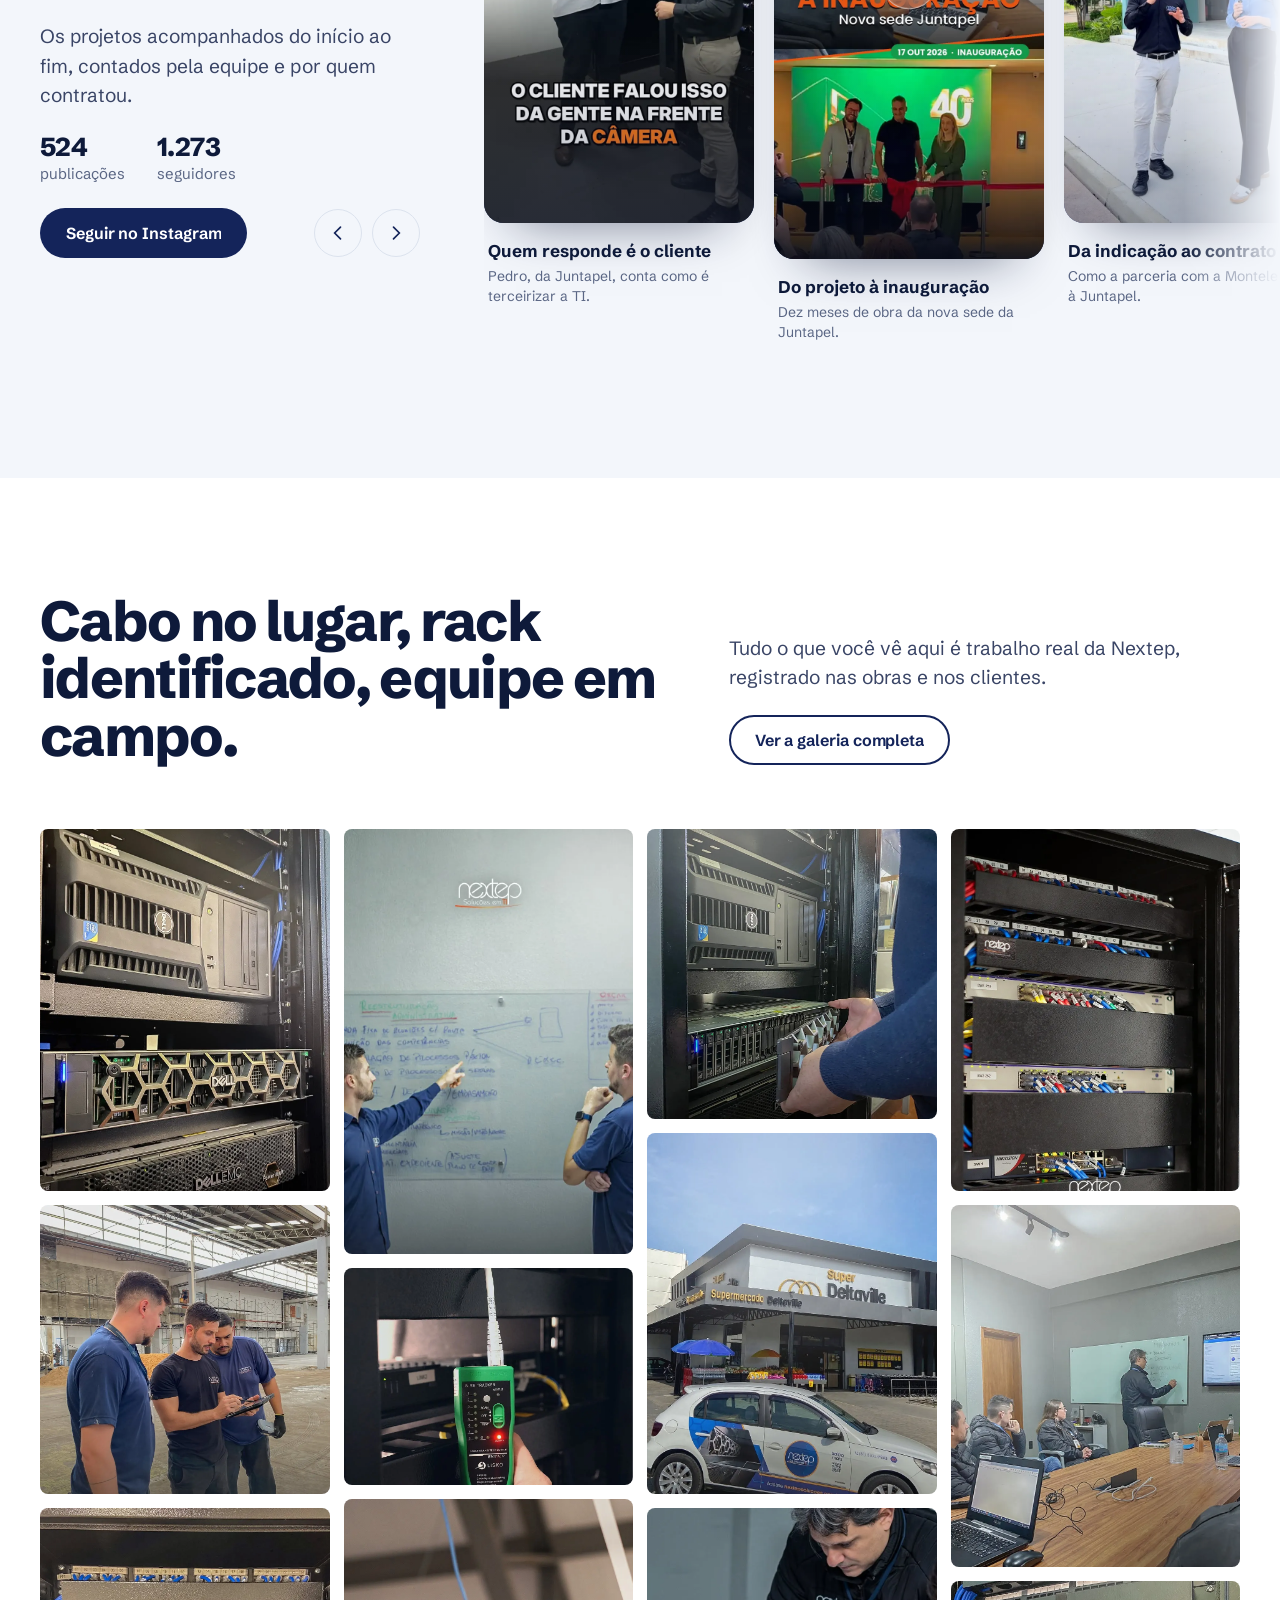
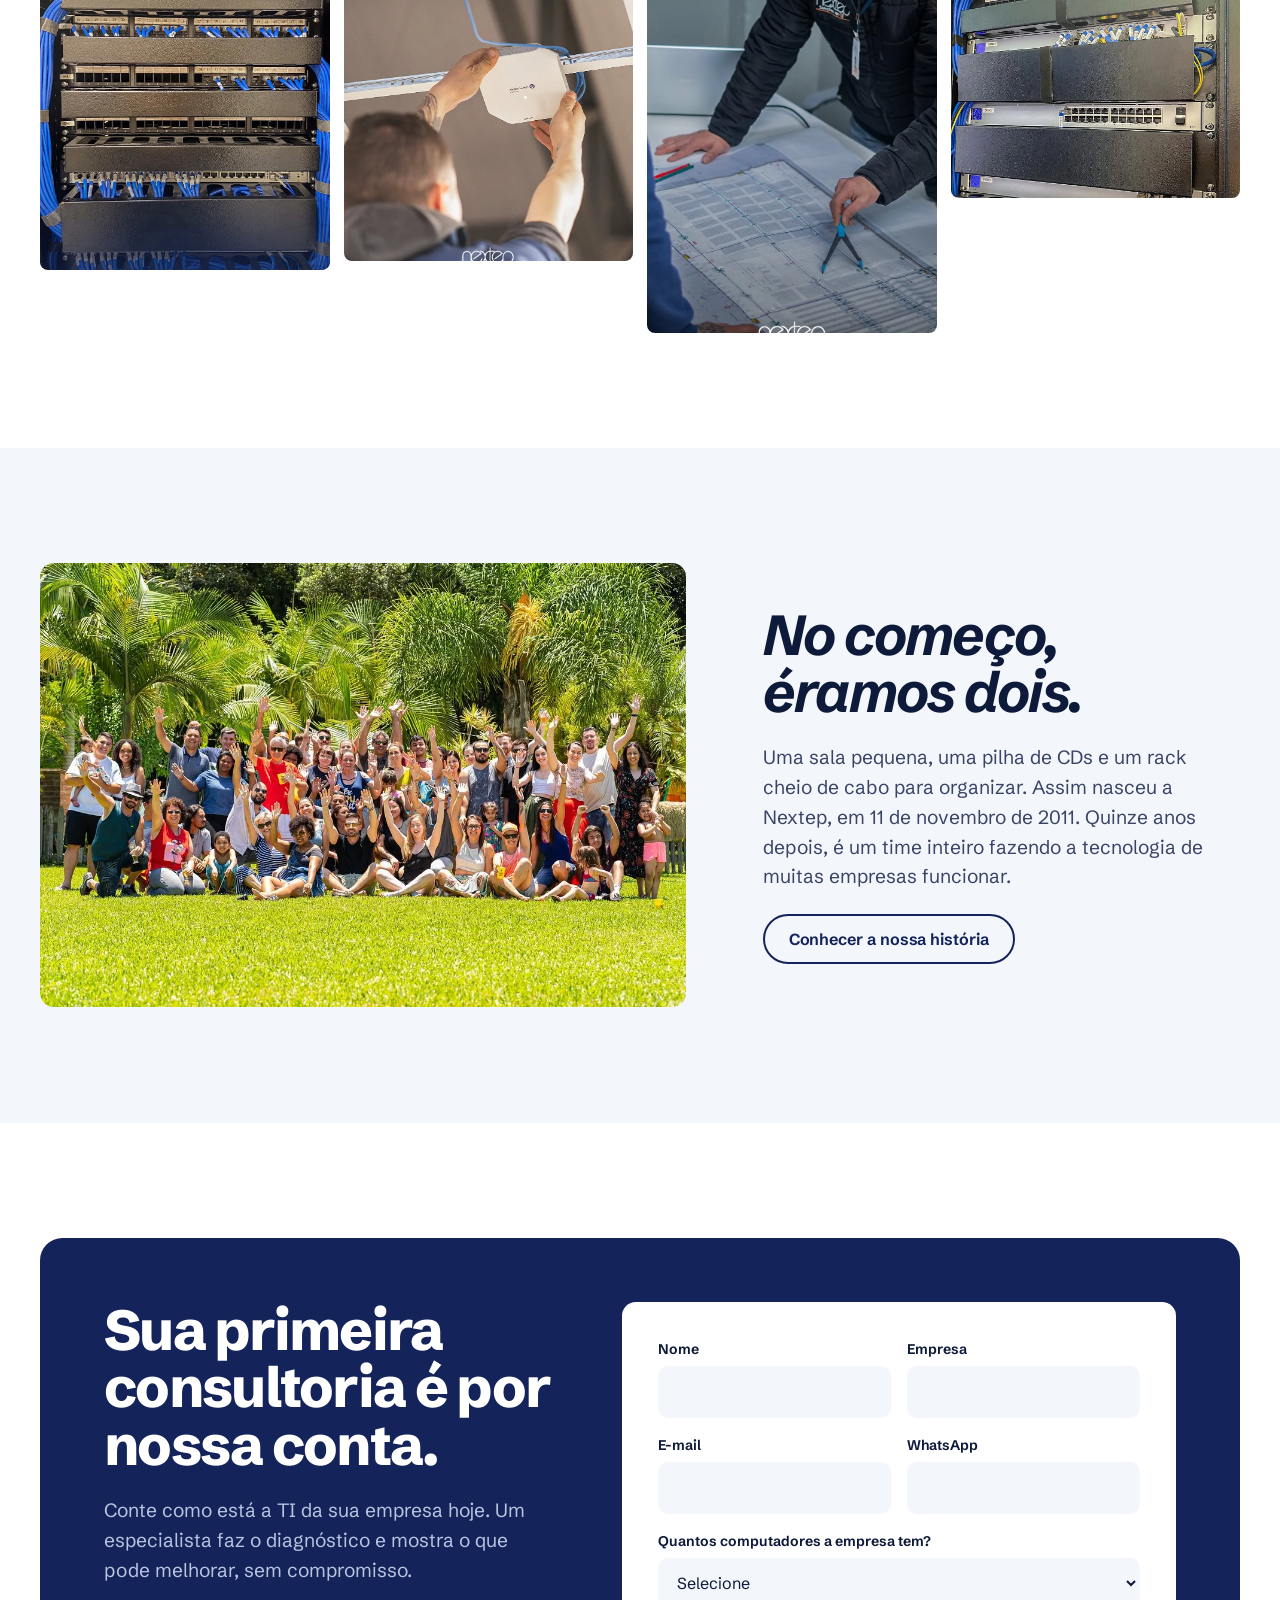
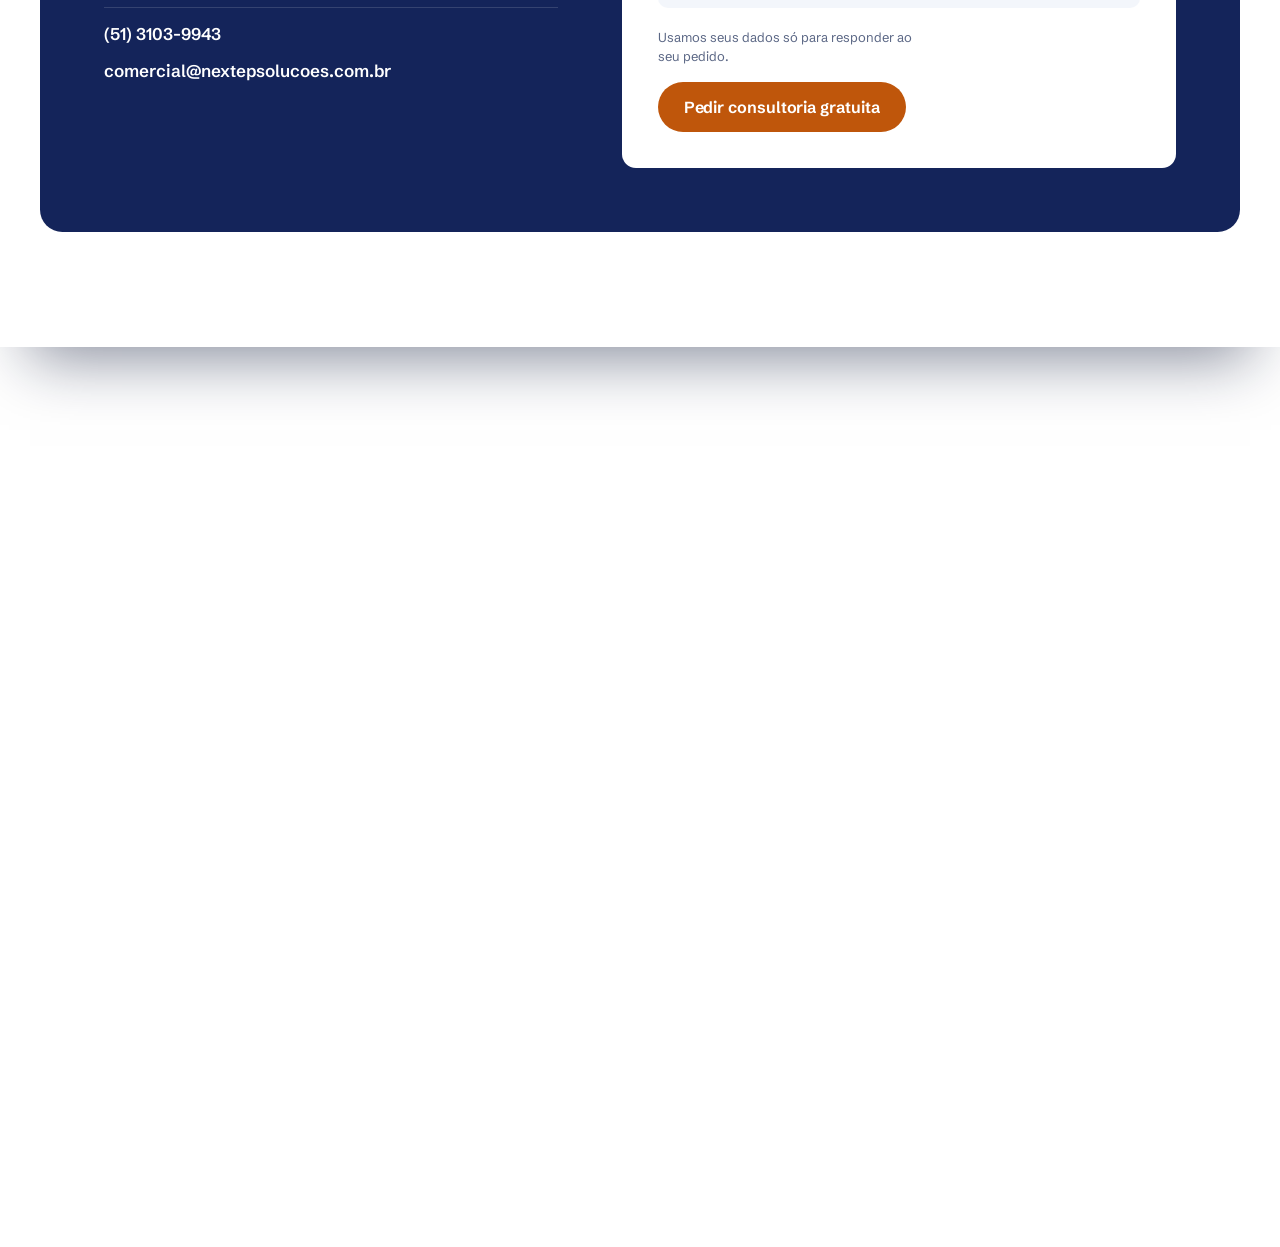
==== commit 307a51ed: "Rodapé na altura exata da tela e vídeo inteiro em tela cheia Co-Authored-By: Claude Opus 5.5 <norepl" ====
--- a/public/index.html
+++ b/public/index.html
@@ -18,9 +18,9 @@
 <link rel="preconnect" href="https://fonts.googleapis.com">
 <link rel="preconnect" href="https://fonts.gstatic.com" crossorigin>
 <link href="https://fonts.googleapis.com/css2?family=Schibsted+Grotesk:ital,wght@0,400..900;1,400..700&display=swap" rel="stylesheet">
-<link rel="stylesheet" href="assets/css/site.css?v=1795054158">
+<link rel="stylesheet" href="assets/css/site.css?v=1795054728">
 <script type="application/ld+json">{"@context":"https://schema.org","@type":"LocalBusiness","name":"Nextep Soluções em TI","url":"https://nextepsolucoes.com.br/","telephone":"+55 51 3103-9943","email":"comercial@nextepsolucoes.com.br","foundingDate":"2011-11-11","address":{"@type":"PostalAddress","streetAddress":"Av. Saturnino de Brito, 30, Sala 401","addressLocality":"Porto Alegre","addressRegion":"RS","addressCountry":"BR"},"sameAs":["https://www.instagram.com/nextepsolucoes/","https://www.linkedin.com/company/nextepsolucoes/"]}</script>
-<script src="assets/js/site.js?v=1795054158" defer></script>
+<script src="assets/js/site.js?v=1795054728" defer></script>
 
 </head>
 <body data-page="home">
--- a/public/assets/css/site.css
+++ b/public/assets/css/site.css
@@ -977,3 +977,16 @@
 .video { width: min(100%, calc(min(82svh, 760px) * 9 / 16)); max-height: none; height: auto; aspect-ratio: 9 / 16; }
 .video > video, .reelbox__frame video, .galv__palco video, .galv.is-tocando .galv__palco video { object-fit: cover; }
 .reelbox__caixa { width: min(100%, calc((100svh - 110px) * 9 / 16), 440px); height: auto; aspect-ratio: 9 / 16; }
+
+/* ===== v12: rodapé na altura exata da tela no desktop; o wordmark encolhe para caber ===== */
+@media (min-width: 901px) and (min-height: 560px) {
+  .rodape { height: 100vh; height: 100svh; min-height: 0; padding-top: clamp(40px, 9vh, 104px); }
+  .rodape__grid { padding-bottom: clamp(16px, 4vh, 40px); }
+  .rodape__gigante { flex: 1 1 0; min-height: 0; padding-top: clamp(8px, 2vh, 24px); padding-bottom: clamp(12px, 3vh, 40px); }
+  .rodape__gigante img { width: auto; height: auto; max-width: min(860px, 100%); max-height: 100%; }
+  .rodape__base { padding-top: clamp(14px, 2.6vh, 28px); padding-bottom: clamp(14px, 2.6vh, 28px); }
+}
+
+/* ===== v13: em tela cheia o vídeo volta ao formato inteiro (sem cortar) ===== */
+video:fullscreen { object-fit: contain !important; background: #000; }
+video:-webkit-full-screen { object-fit: contain !important; background: #000; }
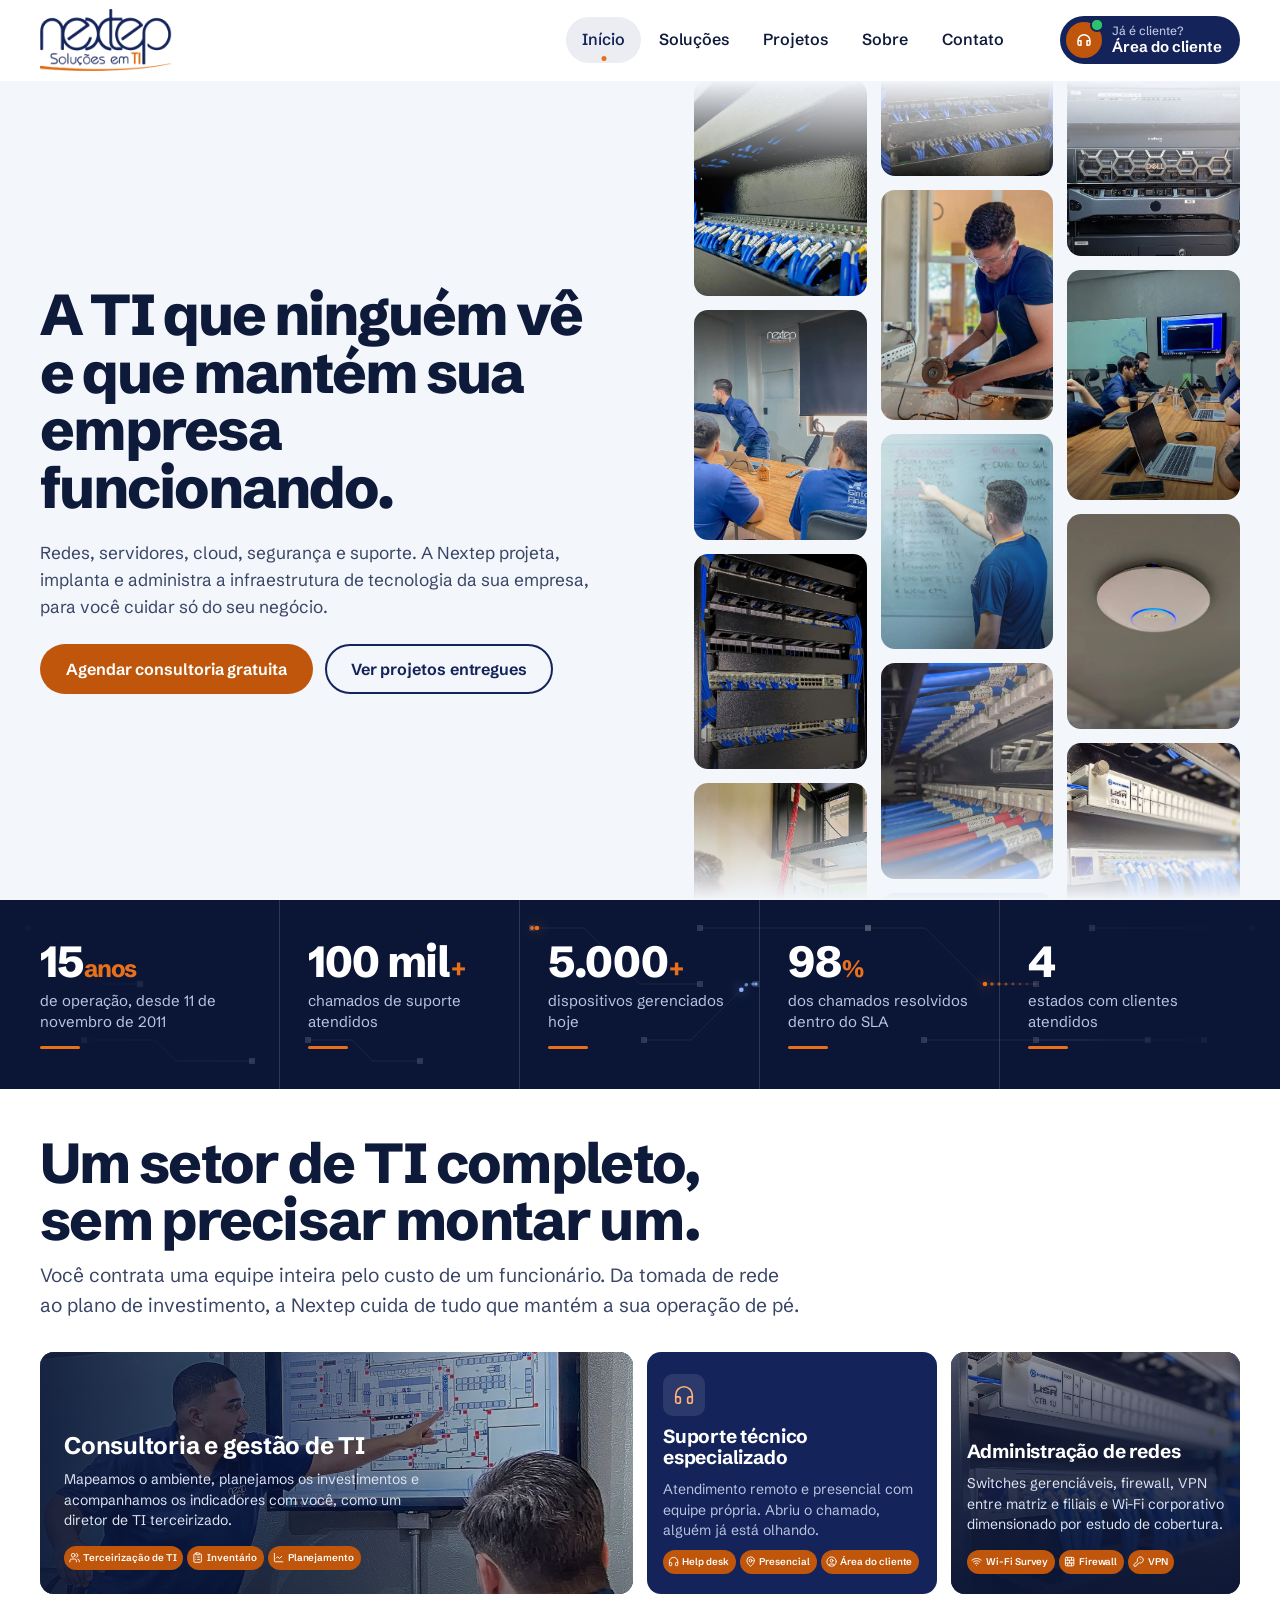
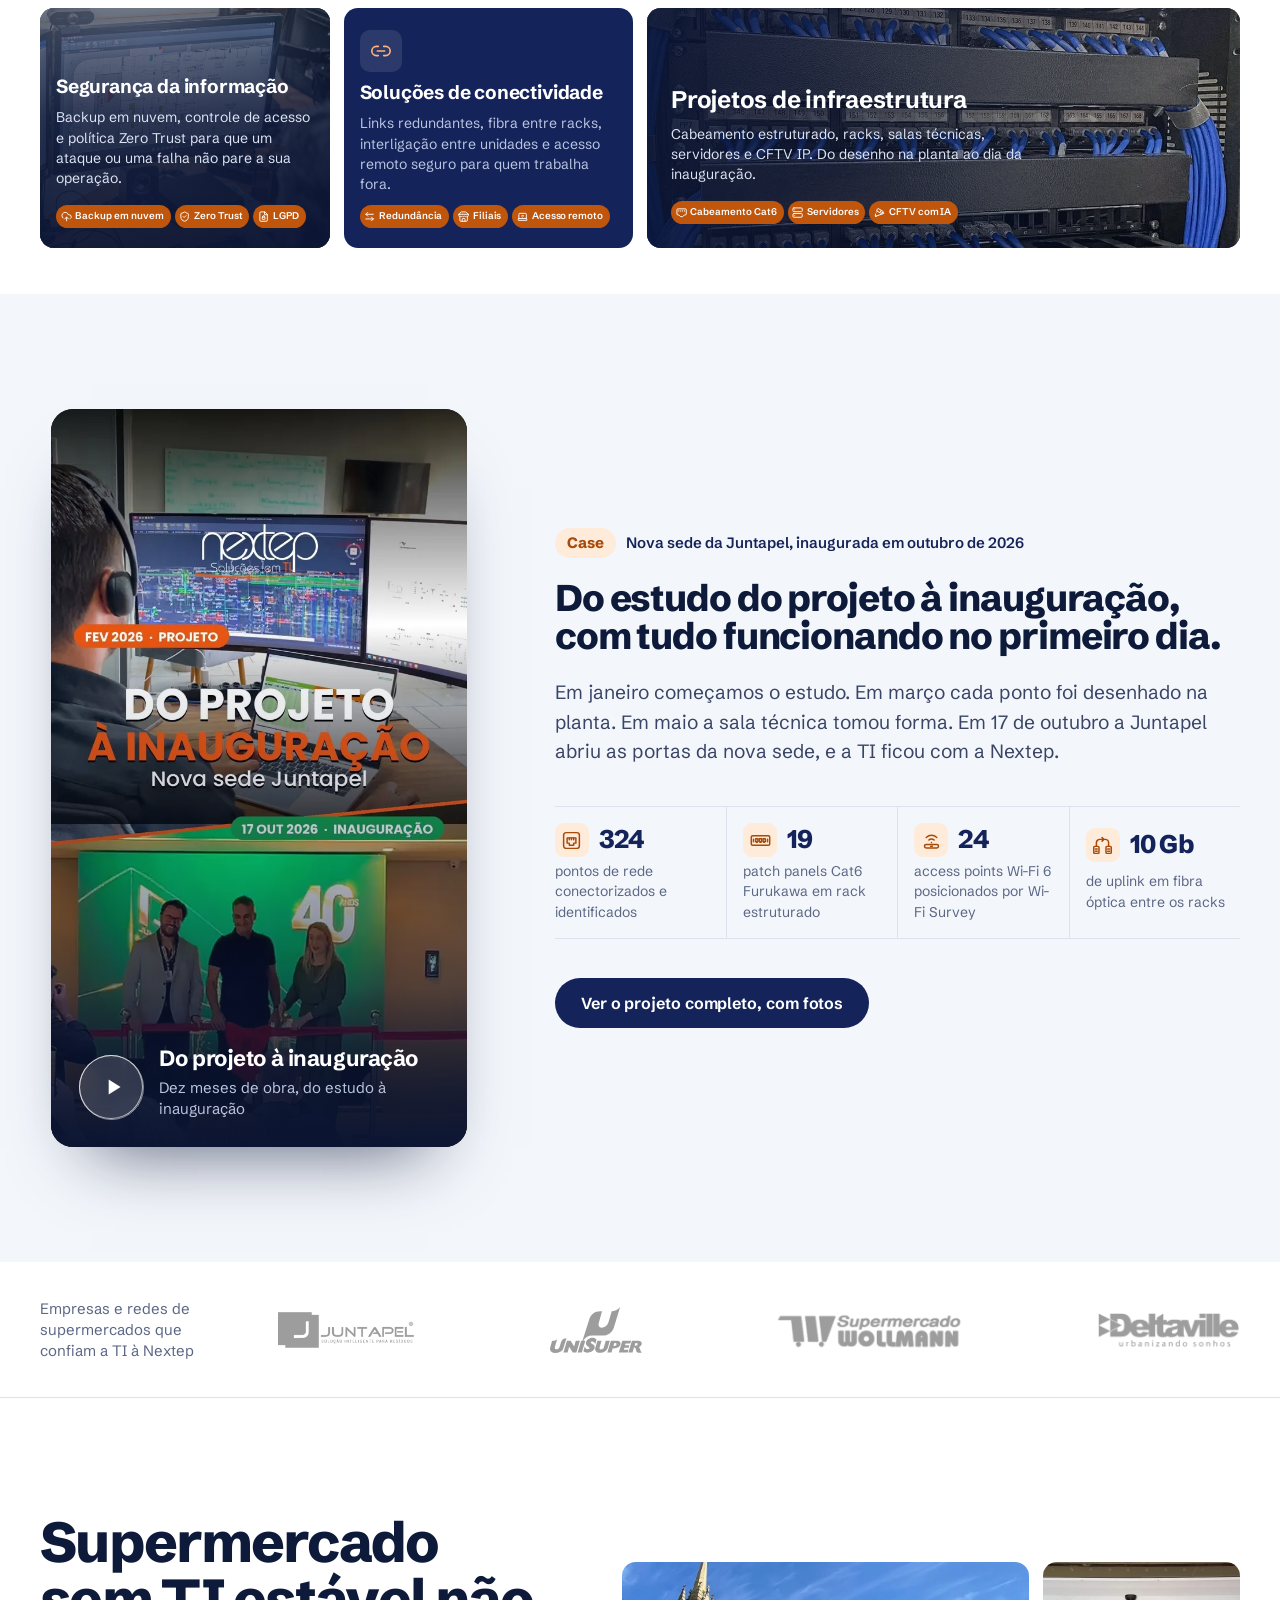
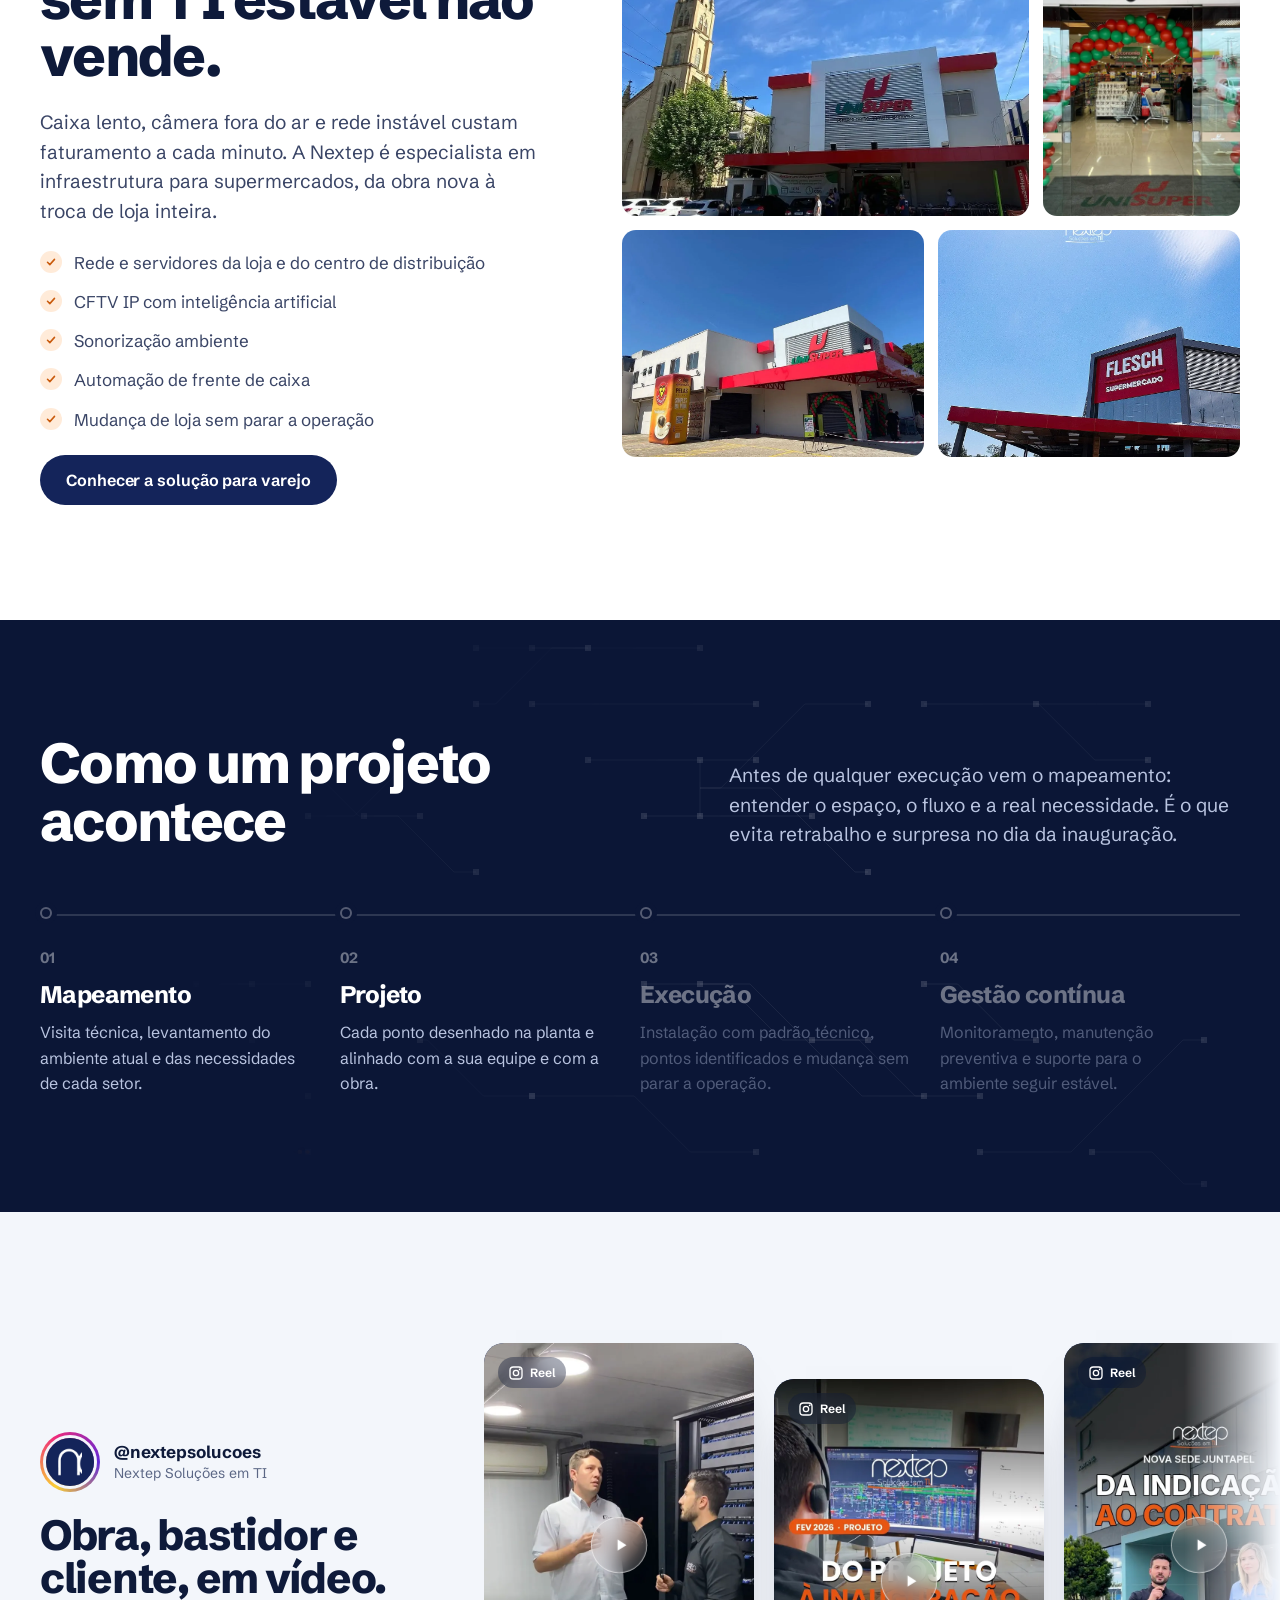
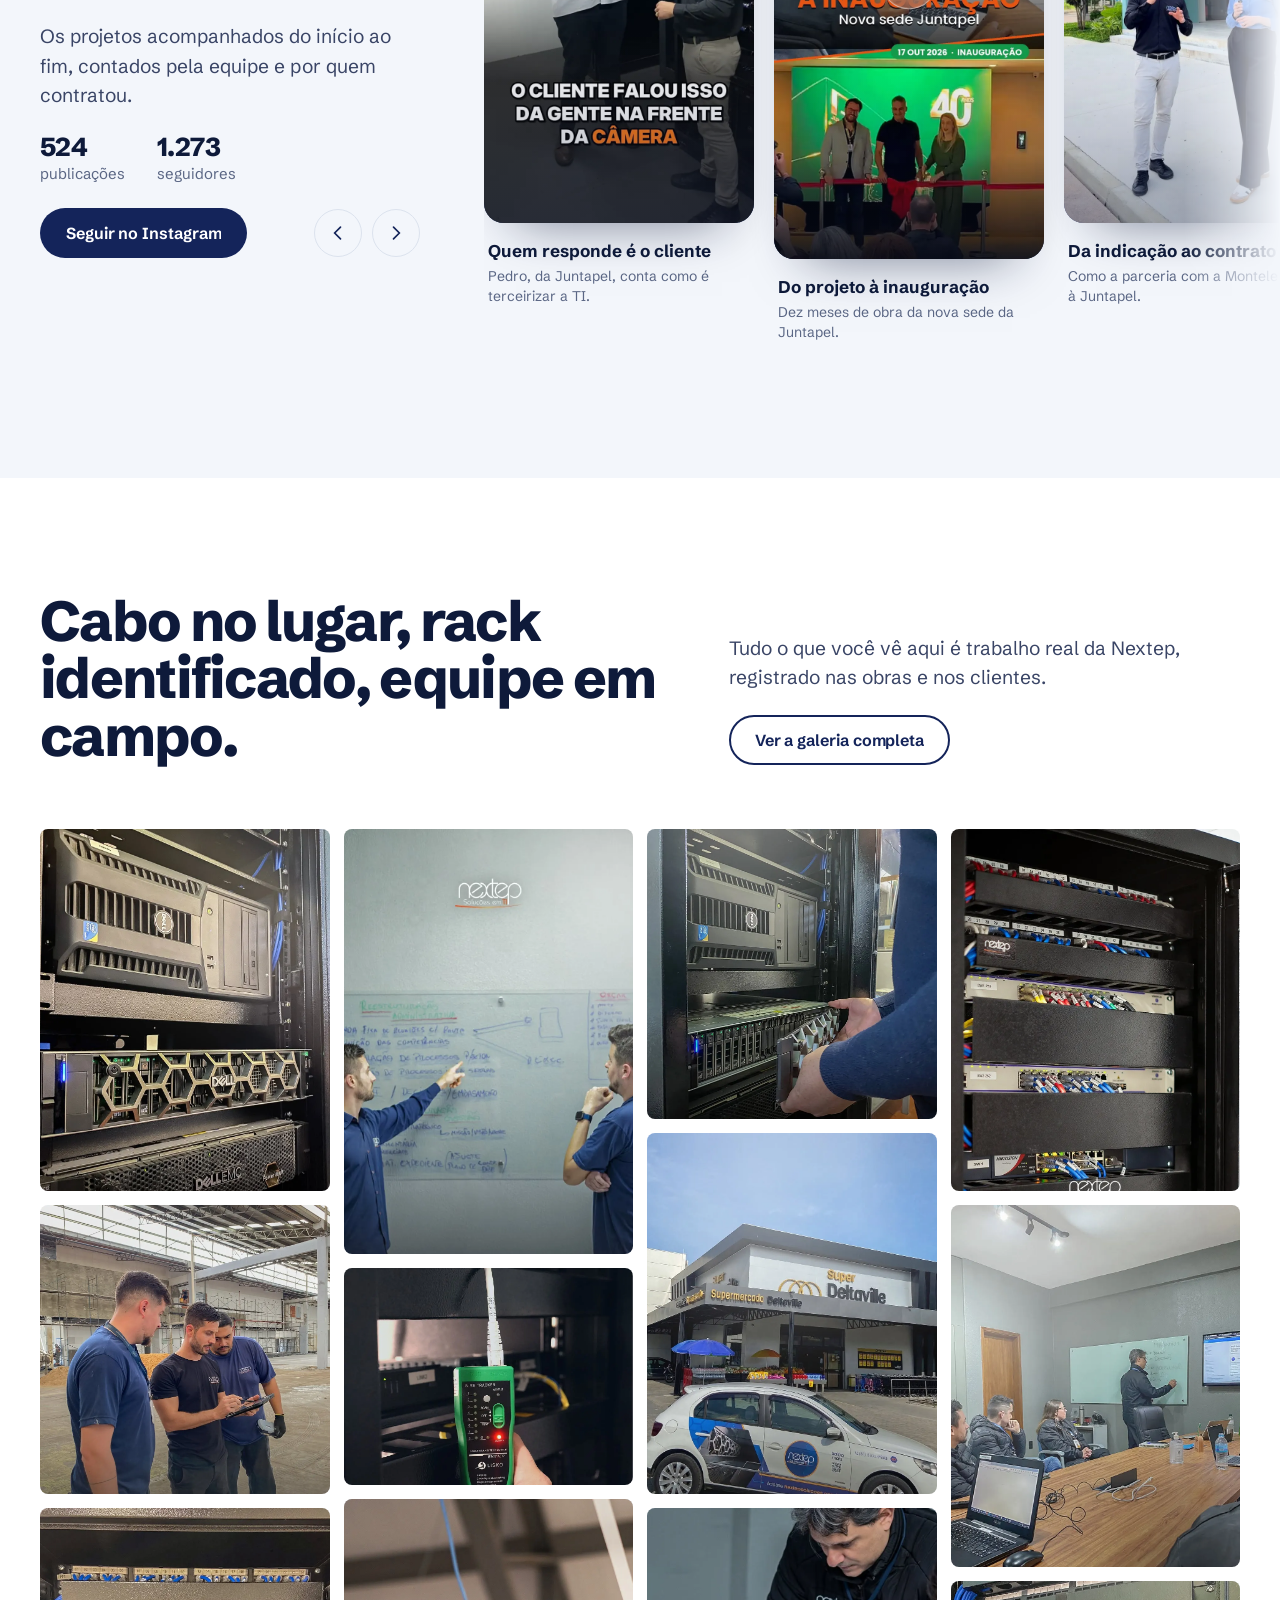
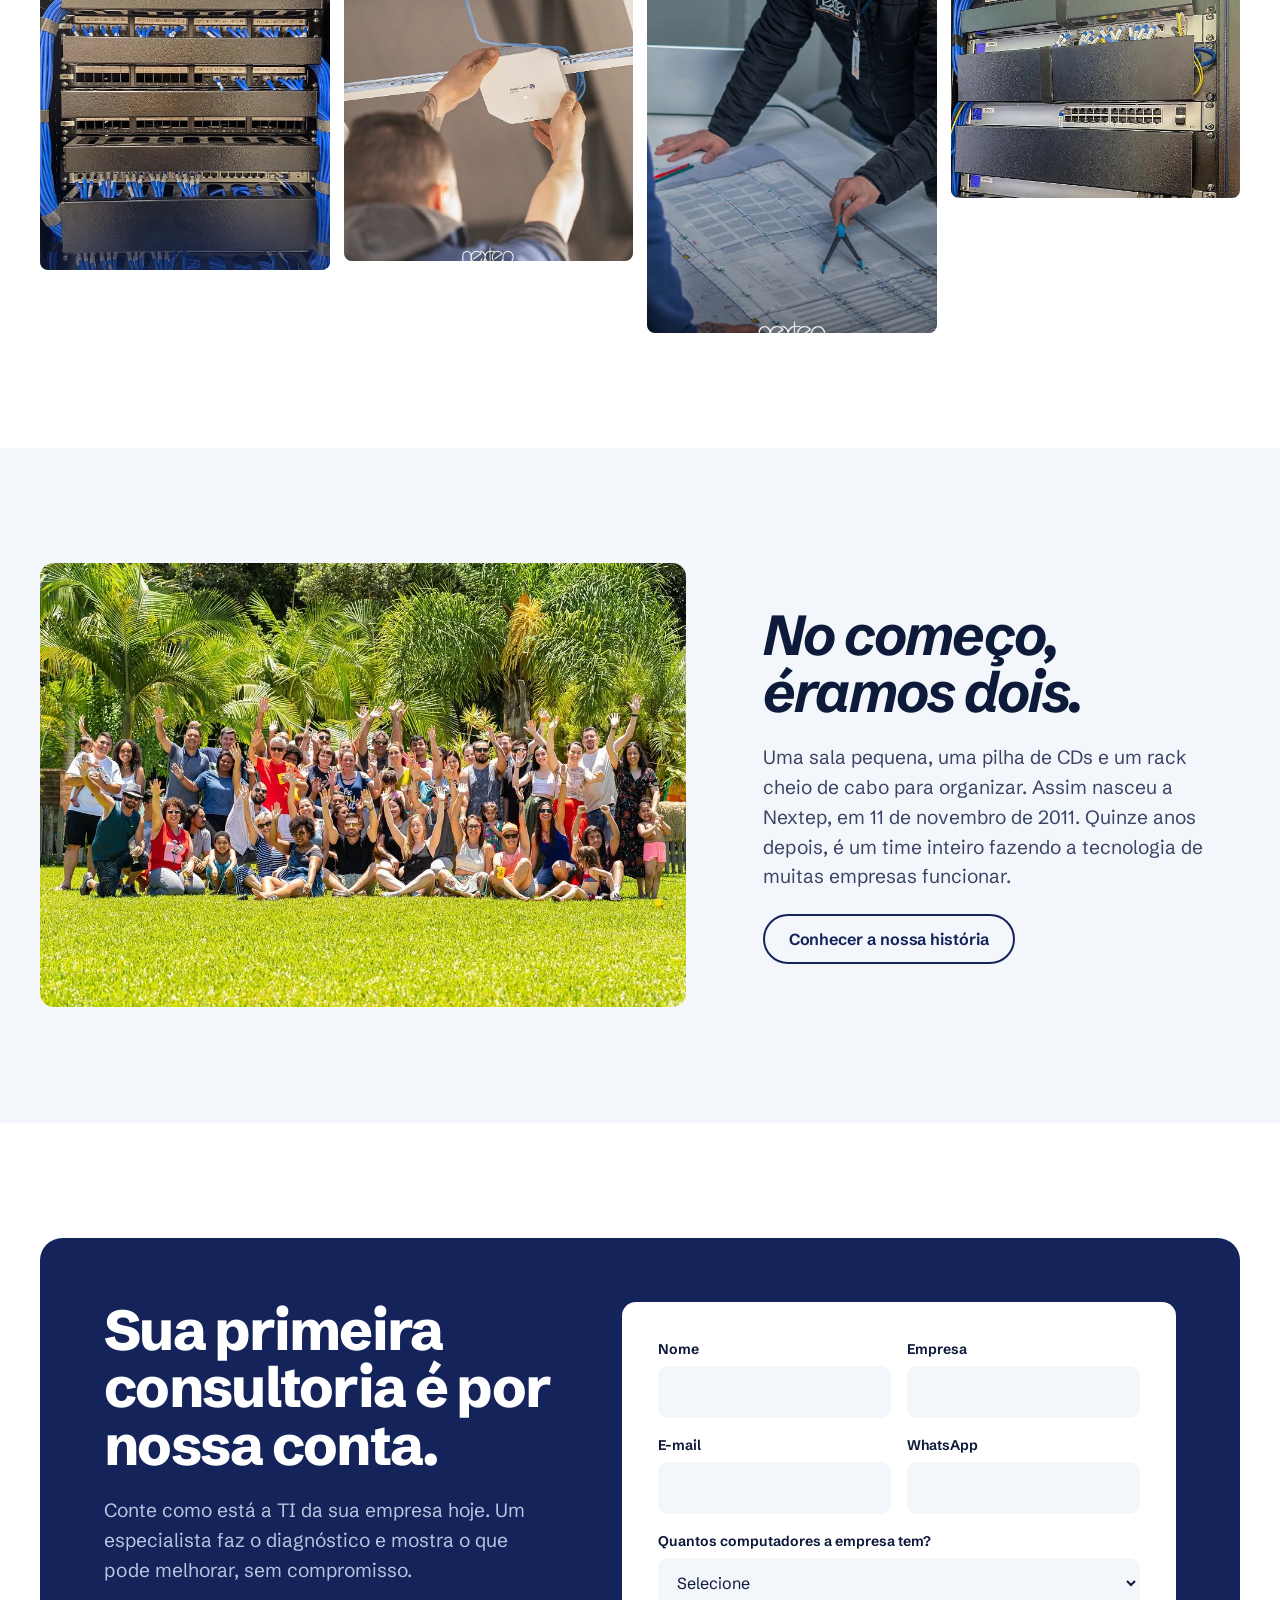
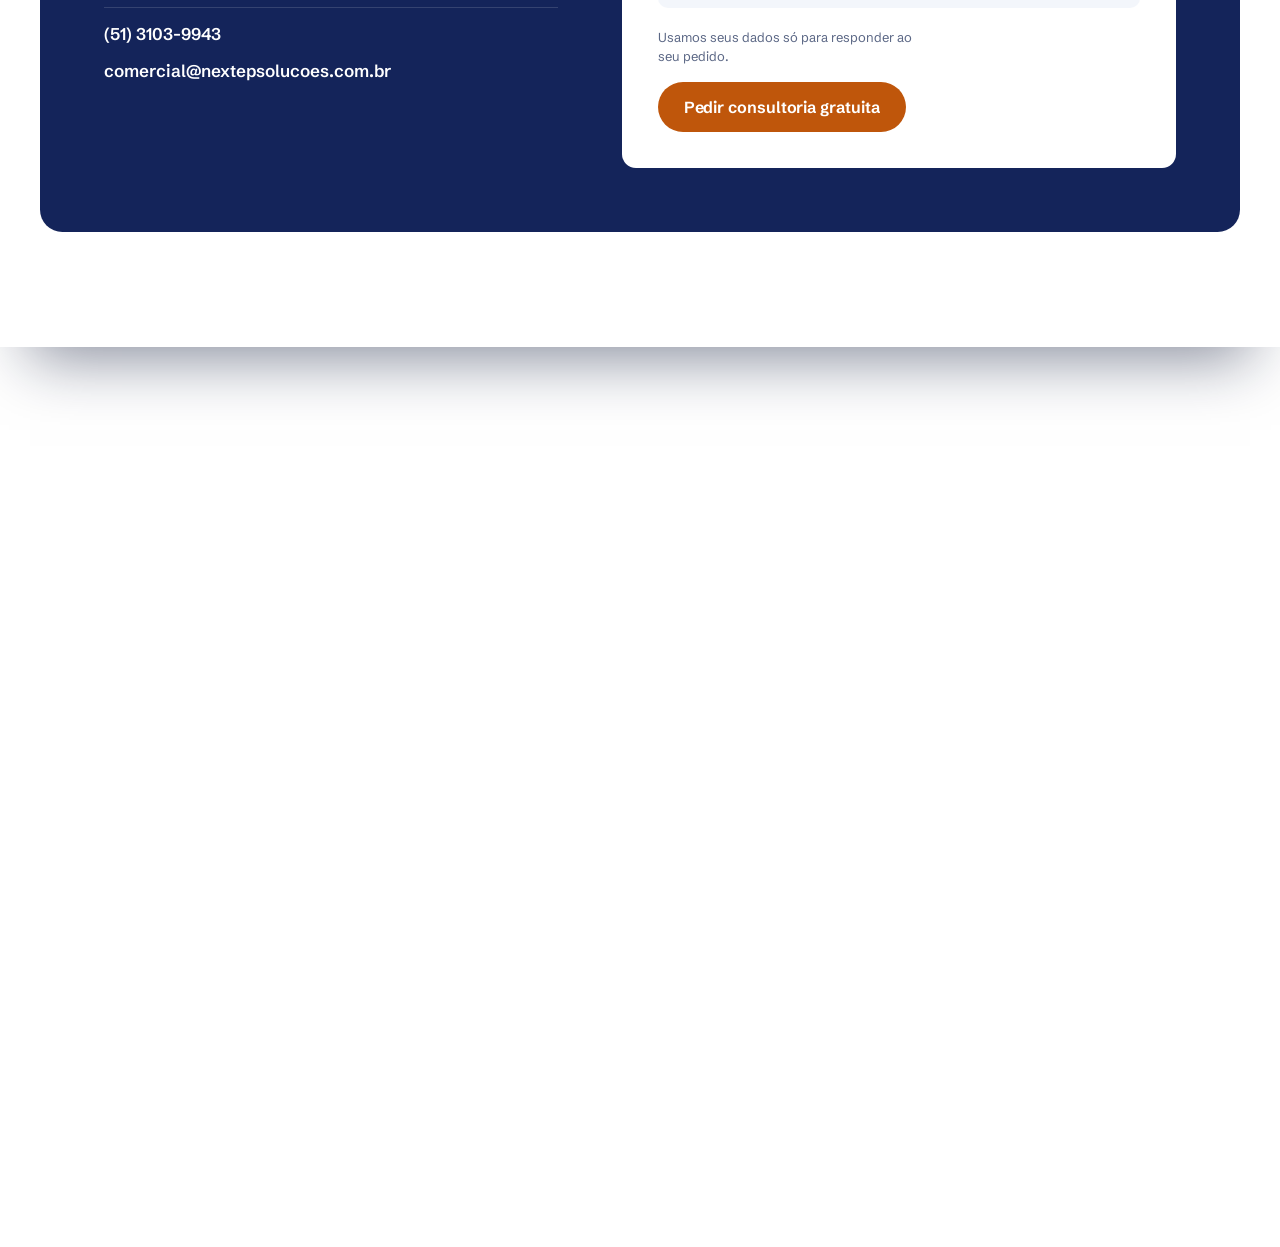
==== commit f684da91: "Mobile: logos de clientes em faixa contínua e assinatura em 2 linhas Co-Authored-By: Claude Opus 5.5" ====
--- a/public/index.html
+++ b/public/index.html
@@ -18,9 +18,9 @@
 <link rel="preconnect" href="https://fonts.googleapis.com">
 <link rel="preconnect" href="https://fonts.gstatic.com" crossorigin>
 <link href="https://fonts.googleapis.com/css2?family=Schibsted+Grotesk:ital,wght@0,400..900;1,400..700&display=swap" rel="stylesheet">
-<link rel="stylesheet" href="assets/css/site.css?v=1795054728">
+<link rel="stylesheet" href="assets/css/site.css?v=1795055419">
 <script type="application/ld+json">{"@context":"https://schema.org","@type":"LocalBusiness","name":"Nextep Soluções em TI","url":"https://nextepsolucoes.com.br/","telephone":"+55 51 3103-9943","email":"comercial@nextepsolucoes.com.br","foundingDate":"2011-11-11","address":{"@type":"PostalAddress","streetAddress":"Av. Saturnino de Brito, 30, Sala 401","addressLocality":"Porto Alegre","addressRegion":"RS","addressCountry":"BR"},"sameAs":["https://www.instagram.com/nextepsolucoes/","https://www.linkedin.com/company/nextepsolucoes/"]}</script>
-<script src="assets/js/site.js?v=1795054728" defer></script>
+<script src="assets/js/site.js?v=1795055419" defer></script>
 
 </head>
 <body data-page="home">
@@ -179,12 +179,18 @@
 <section class="clientes" aria-label="Empresas atendidas">
   <div class="wrap clientes__in">
     <p>Empresas e redes de supermercados que confiam a TI à Nextep</p>
+    <div class="clientes__faixa">
     <ul class="clientes__logos">
       <li><img src="assets/img/clientes/juntapel.png" alt="Juntapel" width="246" height="65" loading="lazy"></li>
       <li><img src="assets/img/clientes/unisuper.svg" alt="Unisuper" width="120" height="60" loading="lazy"></li>
       <li><img src="assets/img/clientes/wollmann.png" alt="Supermercado Wollmann" width="210" height="41" loading="lazy"></li>
       <li><img src="assets/img/clientes/deltaville.png" alt="Deltaville" width="290" height="73" loading="lazy"></li>
+      <li class="clientes__clone" aria-hidden="true"><img src="assets/img/clientes/juntapel.png" alt="" width="246" height="65" loading="lazy"></li>
+      <li class="clientes__clone" aria-hidden="true"><img src="assets/img/clientes/unisuper.svg" alt="" width="120" height="60" loading="lazy"></li>
+      <li class="clientes__clone" aria-hidden="true"><img src="assets/img/clientes/wollmann.png" alt="" width="210" height="41" loading="lazy"></li>
+      <li class="clientes__clone" aria-hidden="true"><img src="assets/img/clientes/deltaville.png" alt="" width="290" height="73" loading="lazy"></li>
     </ul>
+    </div>
   </div>
 </section>
 
--- a/public/assets/css/site.css
+++ b/public/assets/css/site.css
@@ -990,3 +990,24 @@
 /* ===== v13: em tela cheia o vídeo volta ao formato inteiro (sem cortar) ===== */
 video:fullscreen { object-fit: contain !important; background: #000; }
 video:-webkit-full-screen { object-fit: contain !important; background: #000; }
+
+/* ===== v14 (mobile): logos de clientes em faixa contínua; assinatura em 2 linhas ===== */
+.clientes__clone { display: none; }
+.clientes__faixa { flex: 1; min-width: 0; }
+.clientes__faixa .clientes__logos { width: 100%; }
+@media (max-width: 640px) {
+  .clientes__faixa { width: calc(100% + var(--gutter) * 2); margin: 0 calc(var(--gutter) * -1); overflow: hidden; -webkit-mask-image: linear-gradient(90deg, transparent, #000 10%, #000 90%, transparent); mask-image: linear-gradient(90deg, transparent, #000 10%, #000 90%, transparent); }
+  .clientes__faixa .clientes__logos { display: flex; flex-wrap: nowrap; justify-content: flex-start; gap: 0; width: max-content; animation: clientes-faixa 24s linear infinite; }
+  .clientes__logos li { flex: none; display: flex; align-items: center; height: 48px; padding: 0 26px; }
+  .clientes__logos .clientes__clone { display: flex; }
+  .clientes__logos img { height: 30px; }
+  .clientes__logos img[src$=".svg"] { height: 40px; }
+  .assina b { display: block; }
+}
+@keyframes clientes-faixa { to { transform: translateX(-50%); } }
+@media (max-width: 640px) and (prefers-reduced-motion: reduce) {
+  .clientes__faixa { -webkit-mask-image: none; mask-image: none; margin: 0; width: 100%; }
+  .clientes__faixa .clientes__logos { animation: none; flex-wrap: wrap; width: 100%; gap: 16px 0; }
+  .clientes__logos li { padding: 0 24px 0 0; }
+  .clientes__logos .clientes__clone { display: none; }
+}
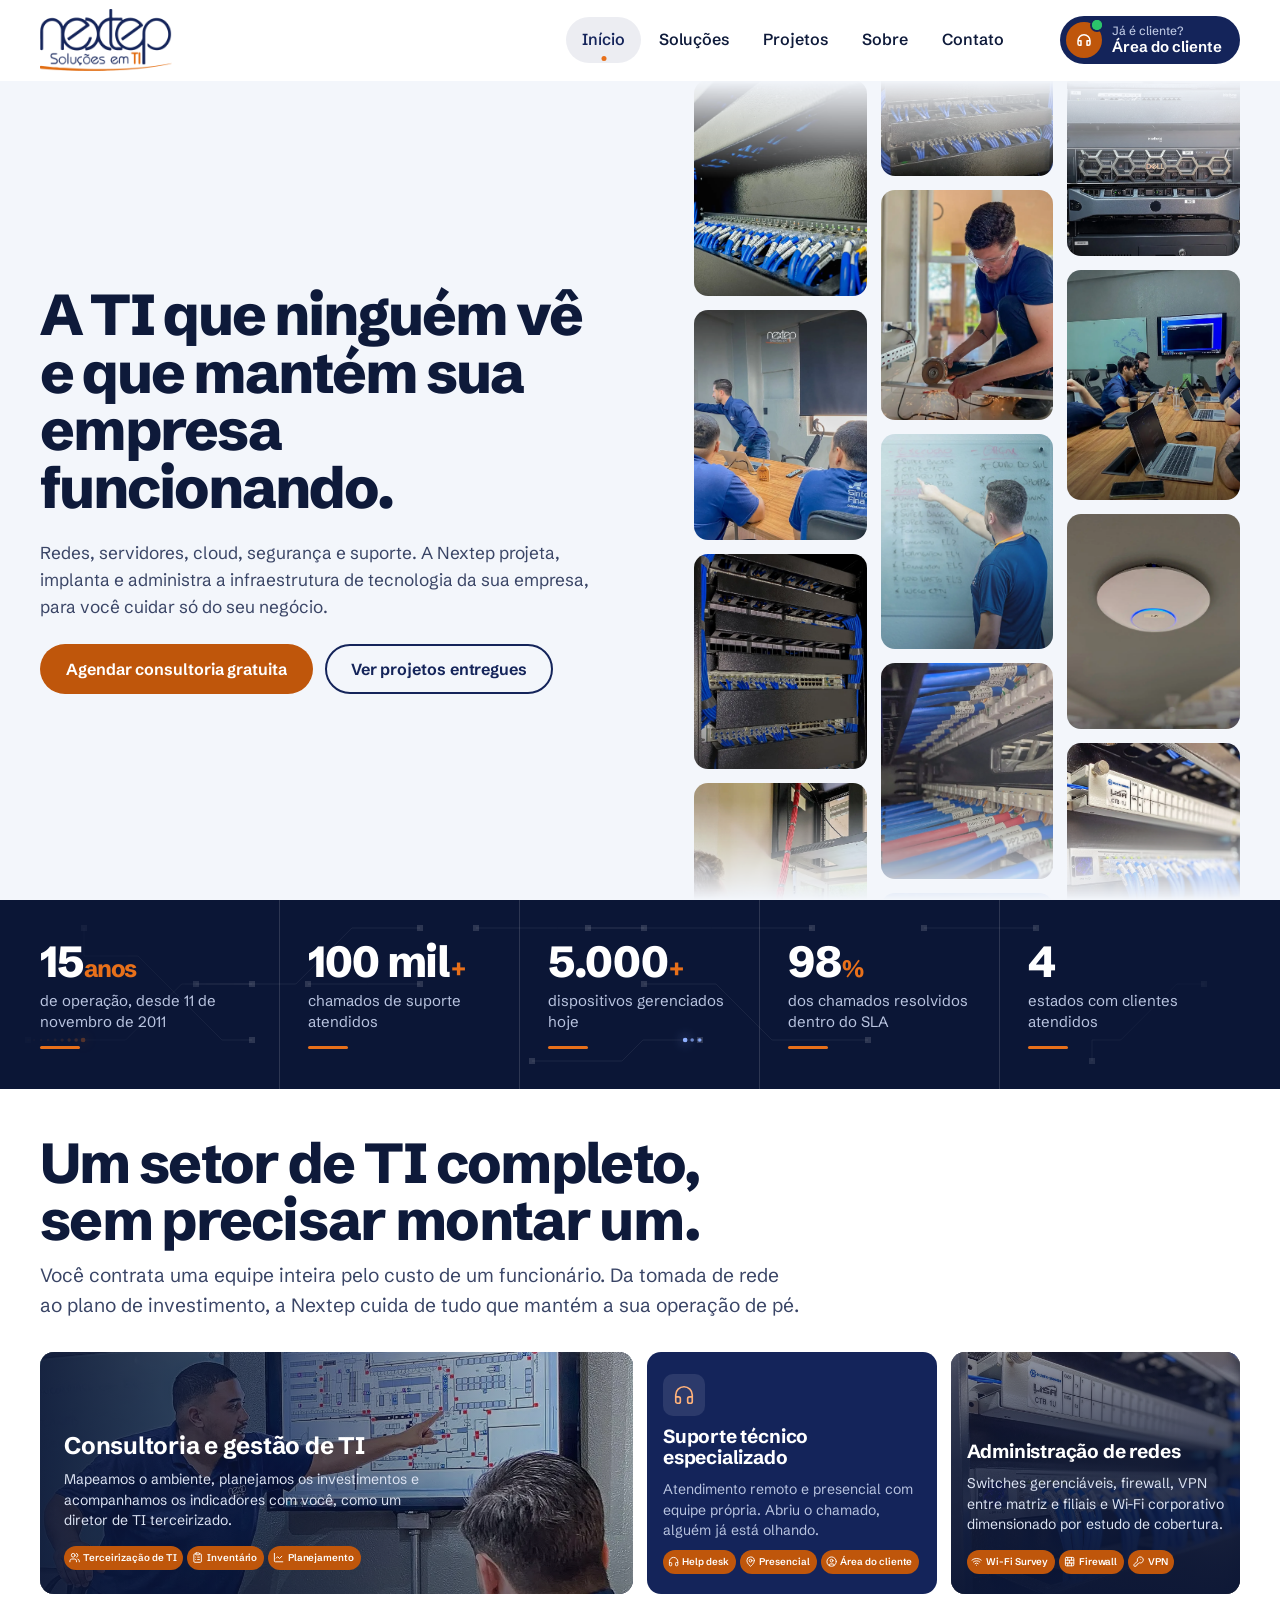
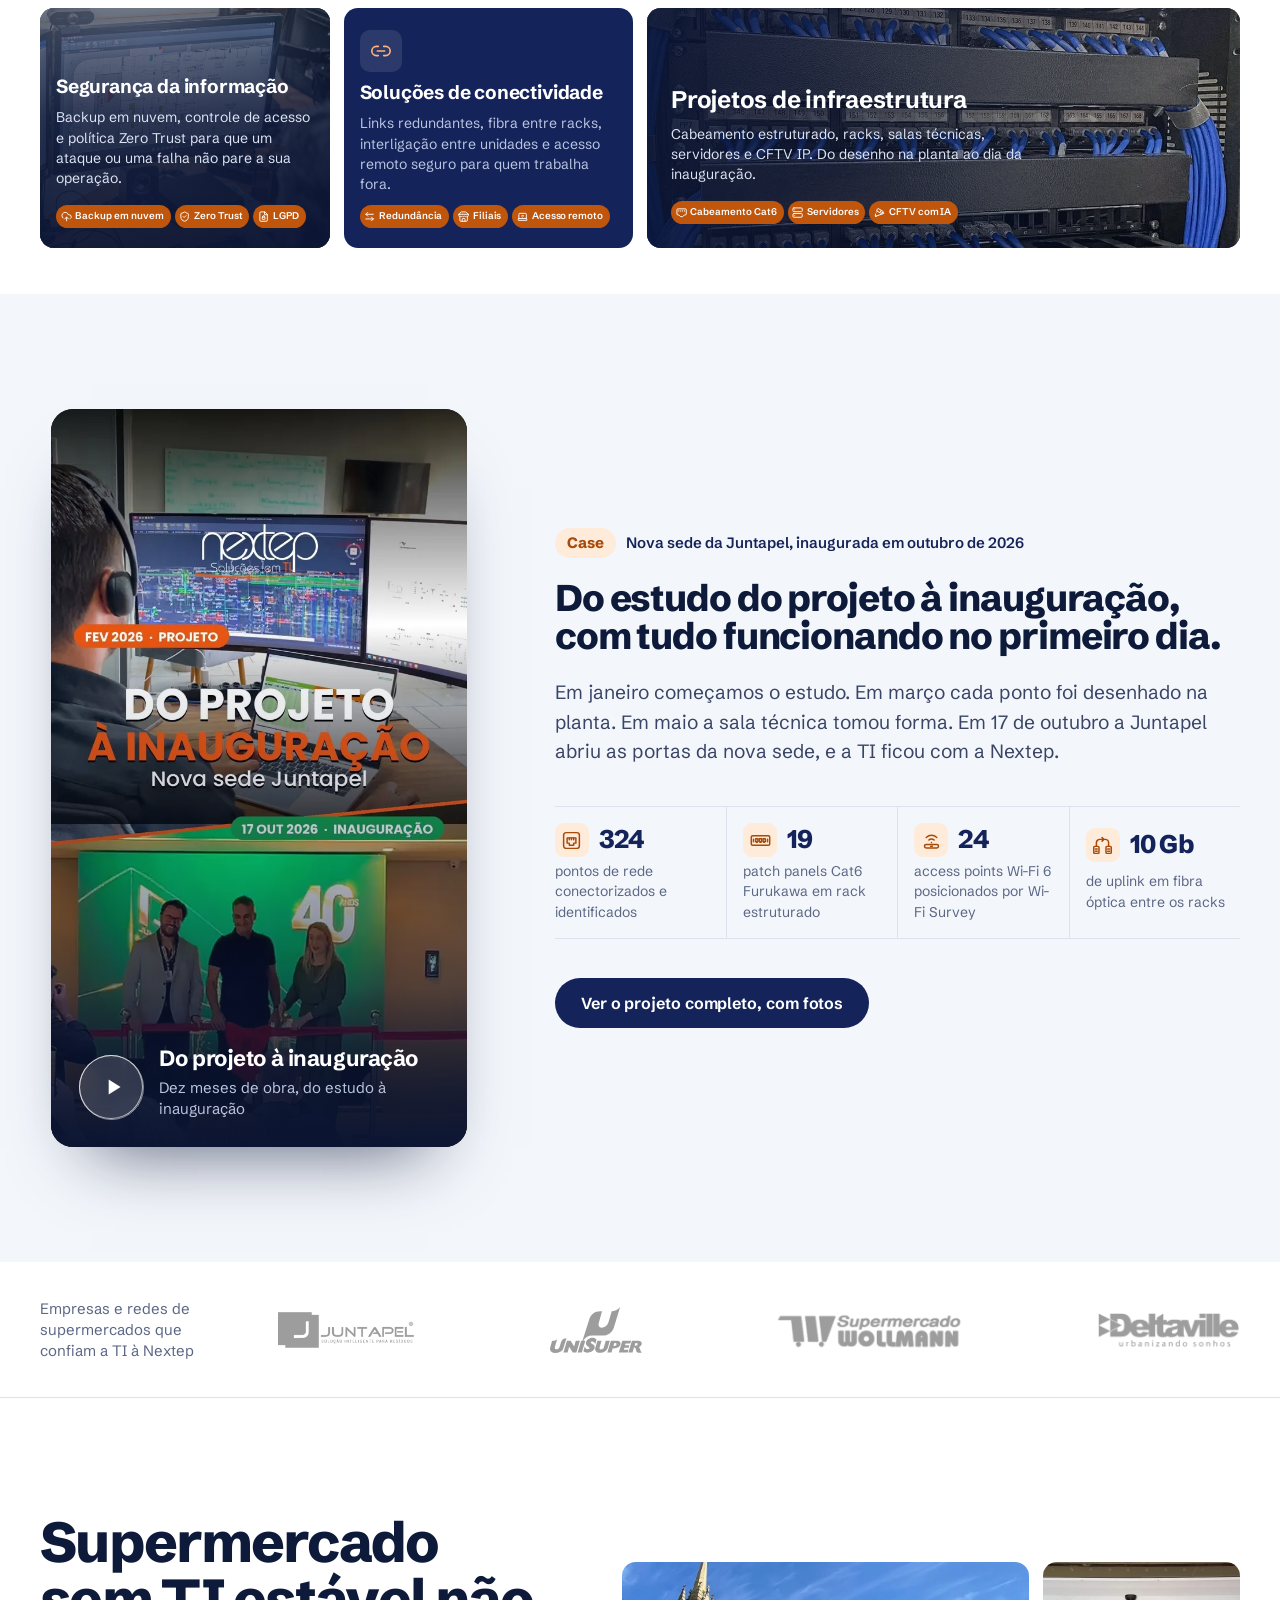
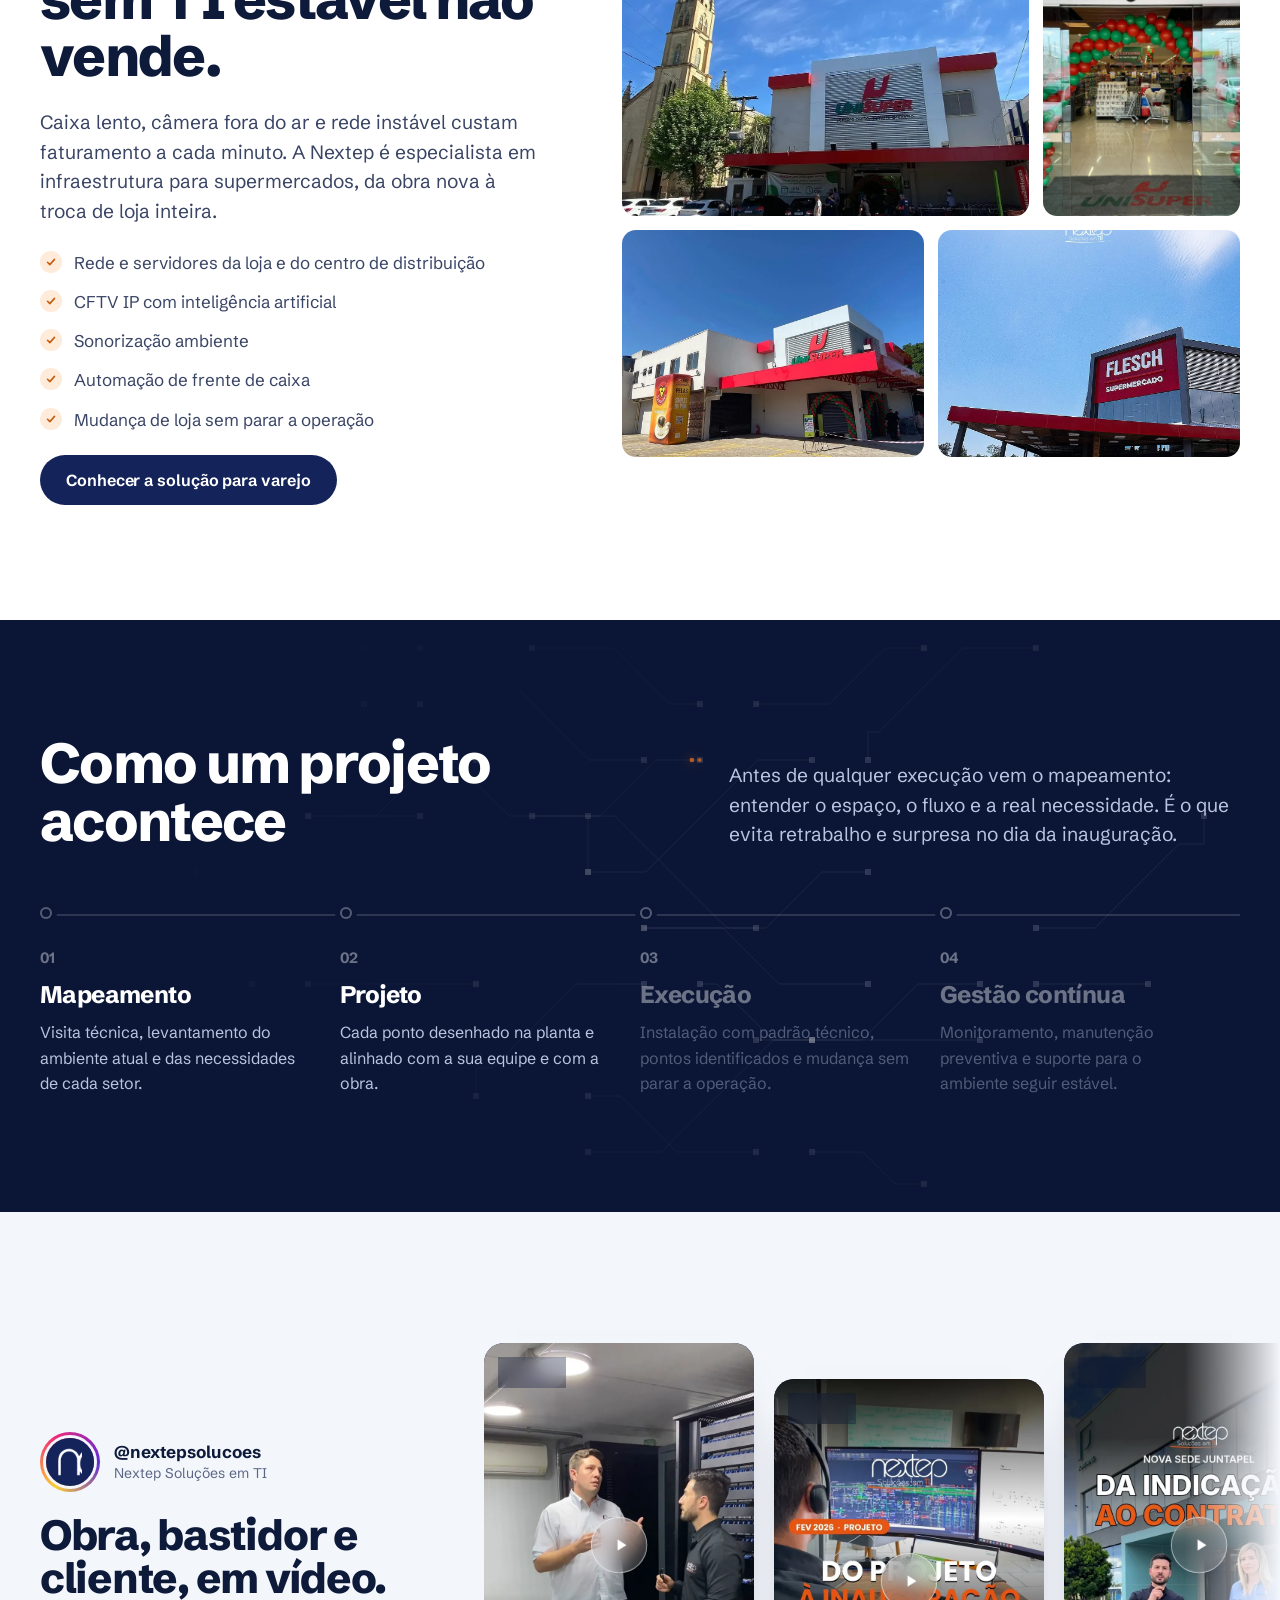
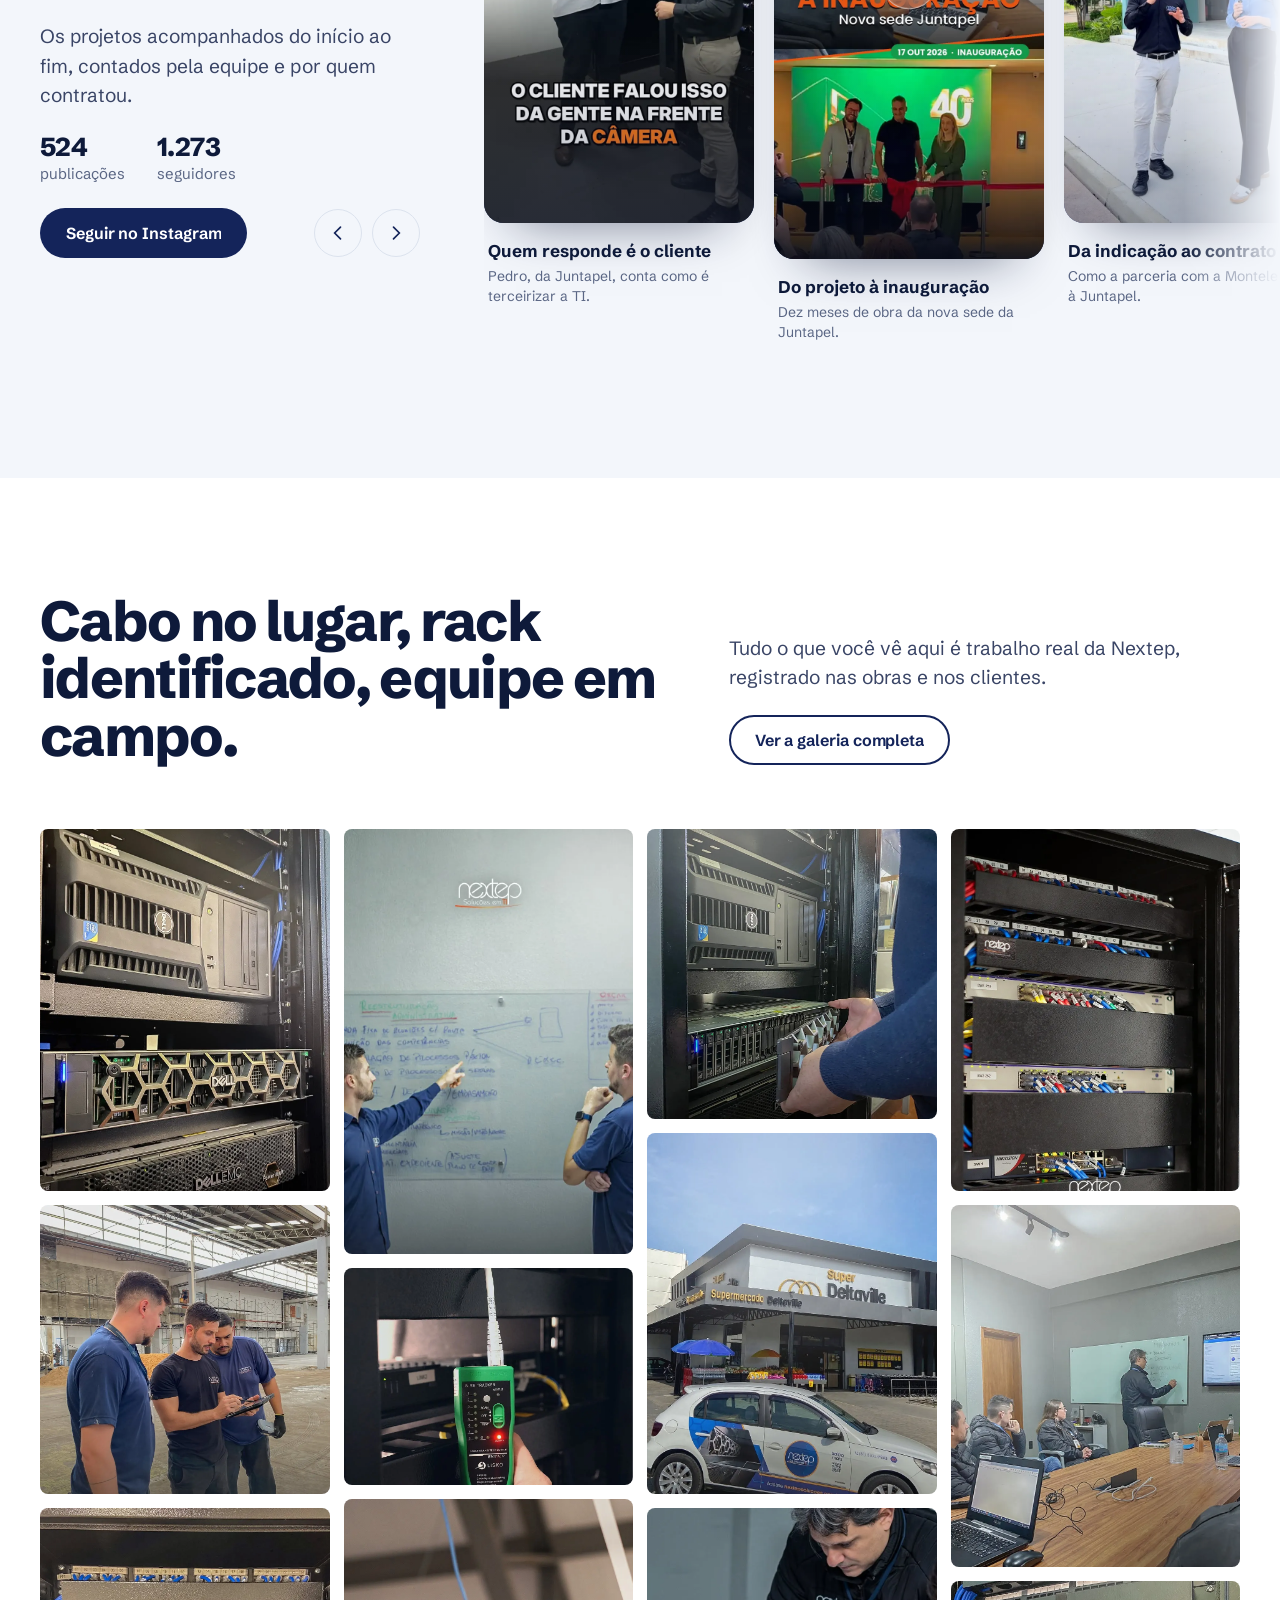
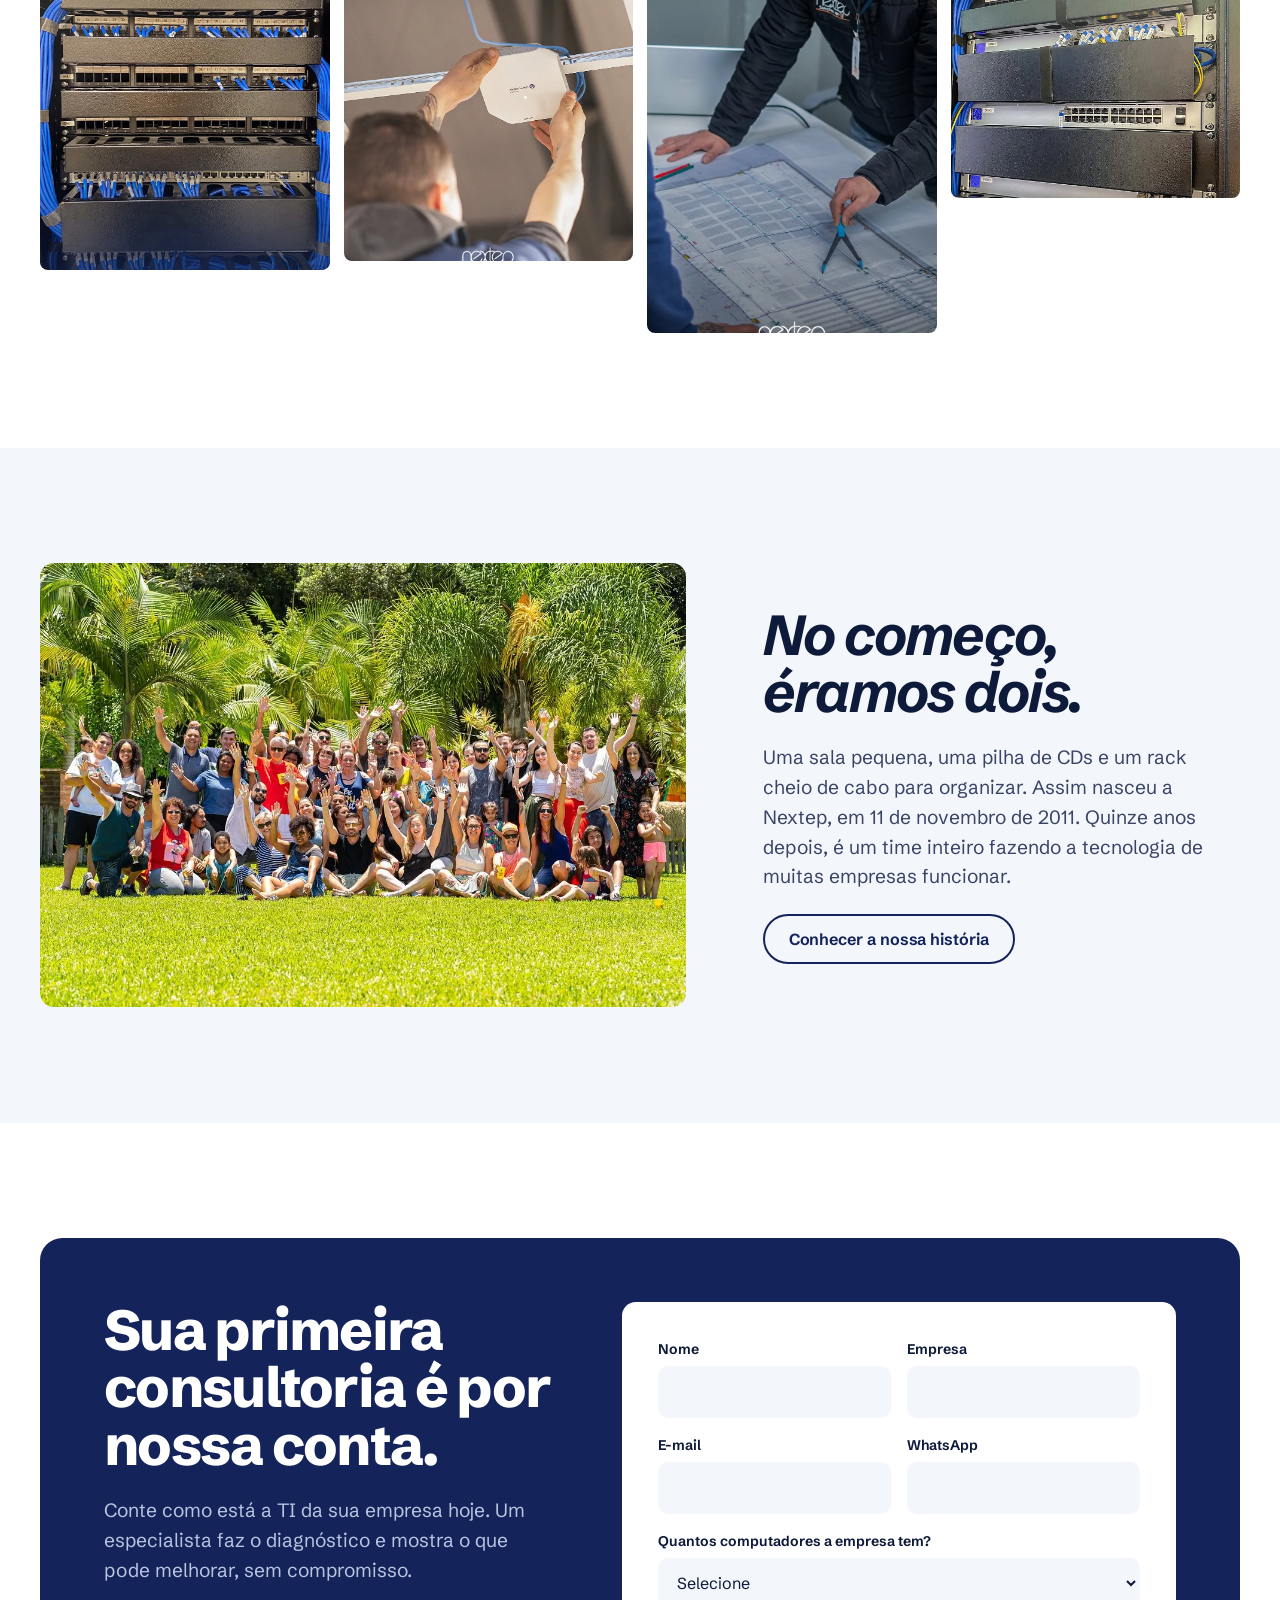
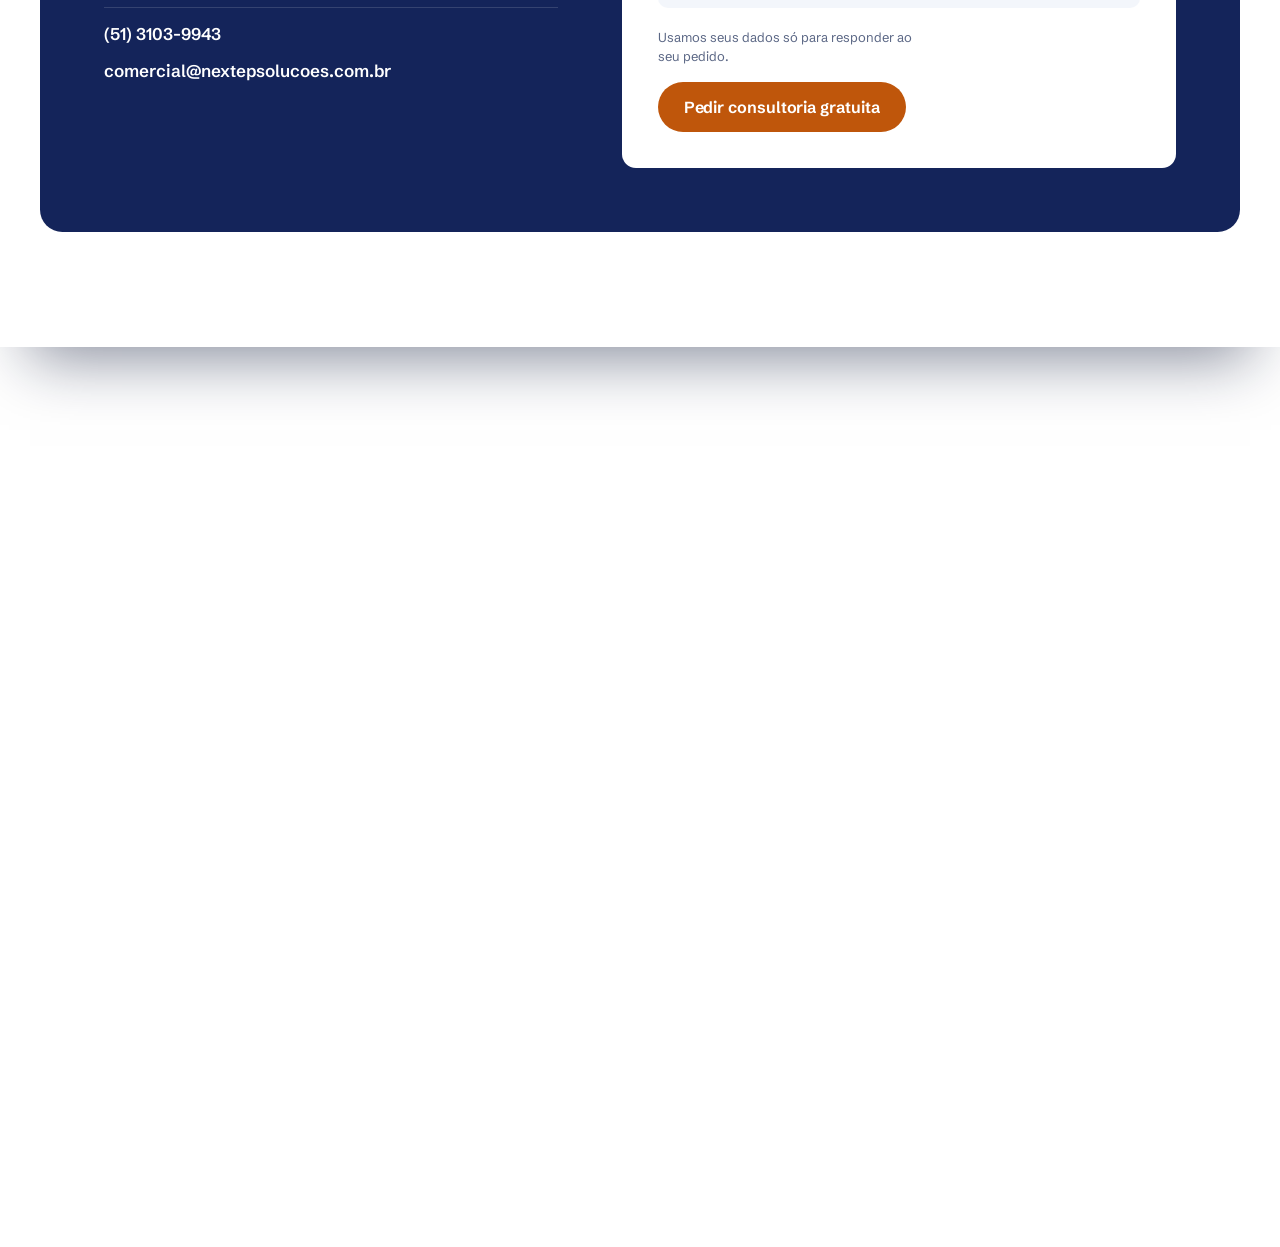
==== commit 27a084c9: "Mobile: assinatura animada sem hover, conector menor e texto dos clientes centralizado Co-Authored-B" ====
--- a/public/index.html
+++ b/public/index.html
@@ -18,9 +18,9 @@
 <link rel="preconnect" href="https://fonts.googleapis.com">
 <link rel="preconnect" href="https://fonts.gstatic.com" crossorigin>
 <link href="https://fonts.googleapis.com/css2?family=Schibsted+Grotesk:ital,wght@0,400..900;1,400..700&display=swap" rel="stylesheet">
-<link rel="stylesheet" href="assets/css/site.css?v=1795055419">
+<link rel="stylesheet" href="assets/css/site.css?v=1795096011">
 <script type="application/ld+json">{"@context":"https://schema.org","@type":"LocalBusiness","name":"Nextep Soluções em TI","url":"https://nextepsolucoes.com.br/","telephone":"+55 51 3103-9943","email":"comercial@nextepsolucoes.com.br","foundingDate":"2011-11-11","address":{"@type":"PostalAddress","streetAddress":"Av. Saturnino de Brito, 30, Sala 401","addressLocality":"Porto Alegre","addressRegion":"RS","addressCountry":"BR"},"sameAs":["https://www.instagram.com/nextepsolucoes/","https://www.linkedin.com/company/nextepsolucoes/"]}</script>
-<script src="assets/js/site.js?v=1795055419" defer></script>
+<script src="assets/js/site.js?v=1795096011" defer></script>
 
 </head>
 <body data-page="home">
@@ -385,7 +385,7 @@
   <div class="wrap rodape__base">
     <p>Nextep Soluções em TI, desde 2011. Protótipo de proposta, não indexado.</p>
     <a class="assina" href="https://www.freelainhome.com.br/" target="_blank" rel="noopener" data-assina>
-      <svg class="assina__cabo" viewBox="0 0 120 28" width="120" height="28" aria-hidden="true">
+      <svg class="assina__cabo" viewBox="0 0 120 28" width="120" height="28" preserveAspectRatio="xMaxYMid slice" aria-hidden="true">
         <path class="assina__fio" d="M2 14 H38 C50 14 50 6 62 6 H84" pathLength="100" fill="none" stroke="currentColor" stroke-width="2" stroke-linecap="round"/>
         <path class="assina__pulso" d="M2 14 H38 C50 14 50 6 62 6 H84" fill="none" stroke-width="2.4" stroke-linecap="round" pathLength="100"/>
         <g class="assina__plug"><rect x="78" y="1" width="16" height="10" rx="2"/><rect x="94" y="3" width="4" height="6" rx="1"/></g>
--- a/public/assets/css/site.css
+++ b/public/assets/css/site.css
@@ -1011,3 +1011,17 @@
   .clientes__logos li { padding: 0 24px 0 0; }
   .clientes__logos .clientes__clone { display: none; }
 }
+
+/* ===== v15 (mobile): assinatura animada sem hover; texto dos clientes centralizado ===== */
+@media (hover: none) and (prefers-reduced-motion: no-preference) {
+  .assina.is-ligado b { background-size: 100% 1.5px; transition-delay: 1.4s; }
+  .assina.is-ligado .assina__pulso { opacity: 1; animation: assina-dados 1.6s linear 1.4s infinite; }
+  .assina.is-ligado .assina__led { animation: assina-led-toque 3.2s steps(1) 1.4s infinite; }
+}
+@keyframes assina-led-toque { 0%, 40% { fill: #2BC46B; } 45%, 55%, 65% { fill: var(--laranja); } 50%, 60%, 70%, 100% { fill: #2BC46B; } }
+@media (max-width: 640px) {
+  .clientes__in { align-items: center; }
+  .clientes__in > p { text-align: center; max-width: 30ch; margin: 0 auto; }
+}
+@media (max-width: 640px) { .assina b { width: fit-content; } }
+@media (max-width: 640px) { .assina { gap: 10px; } .assina__cabo { width: 88px; overflow: hidden; } }
